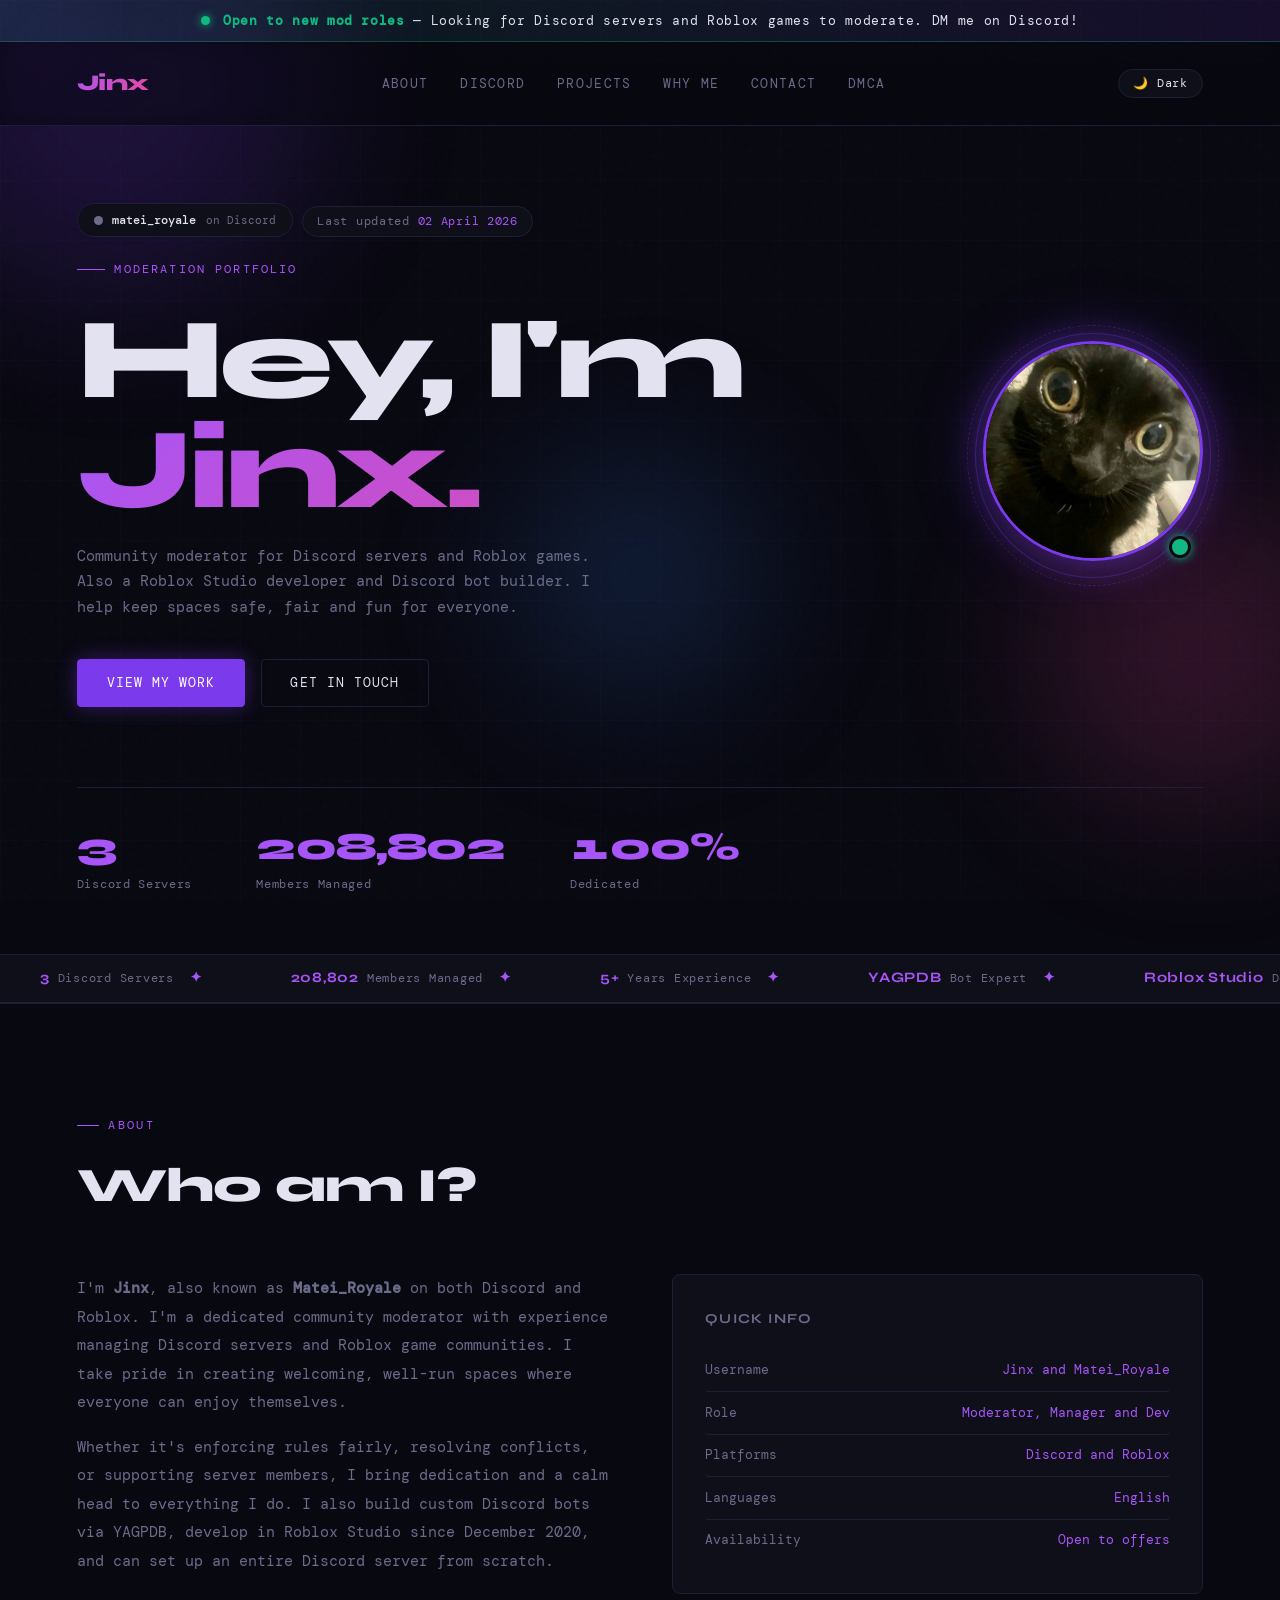
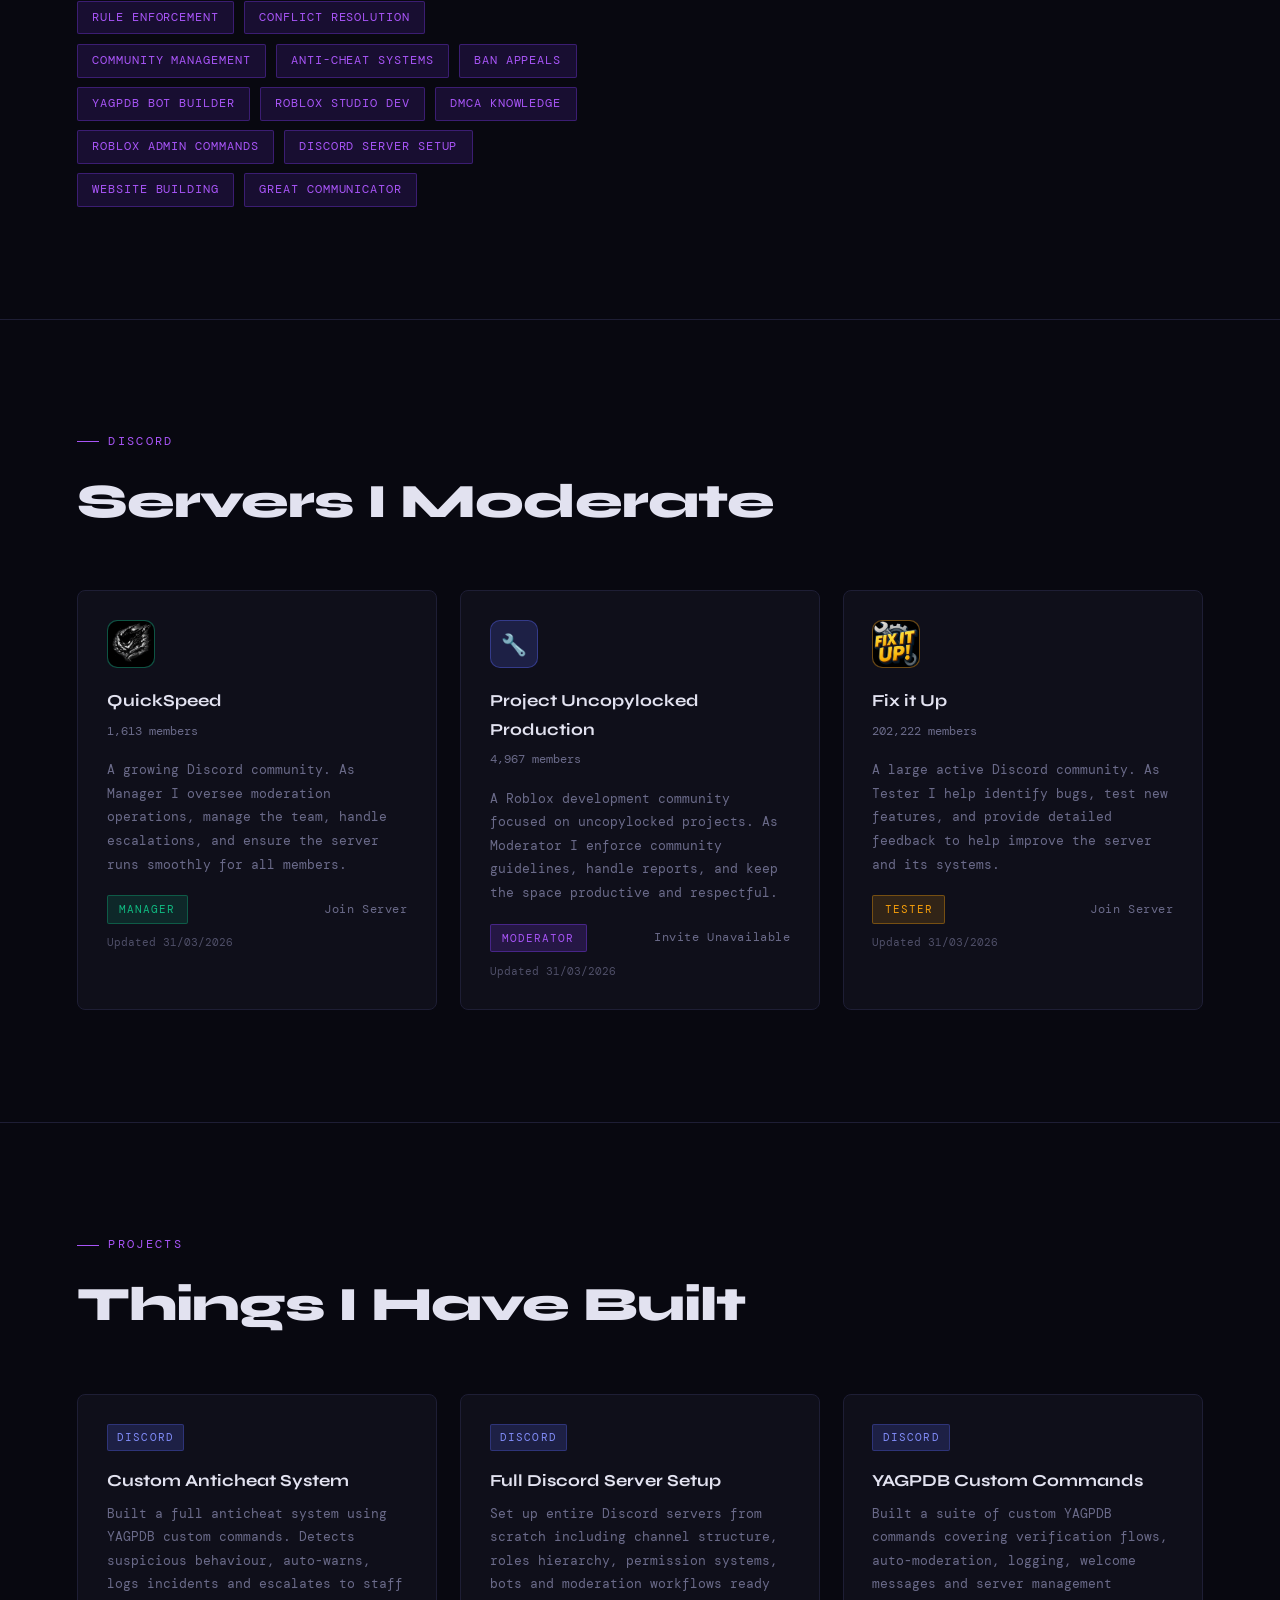
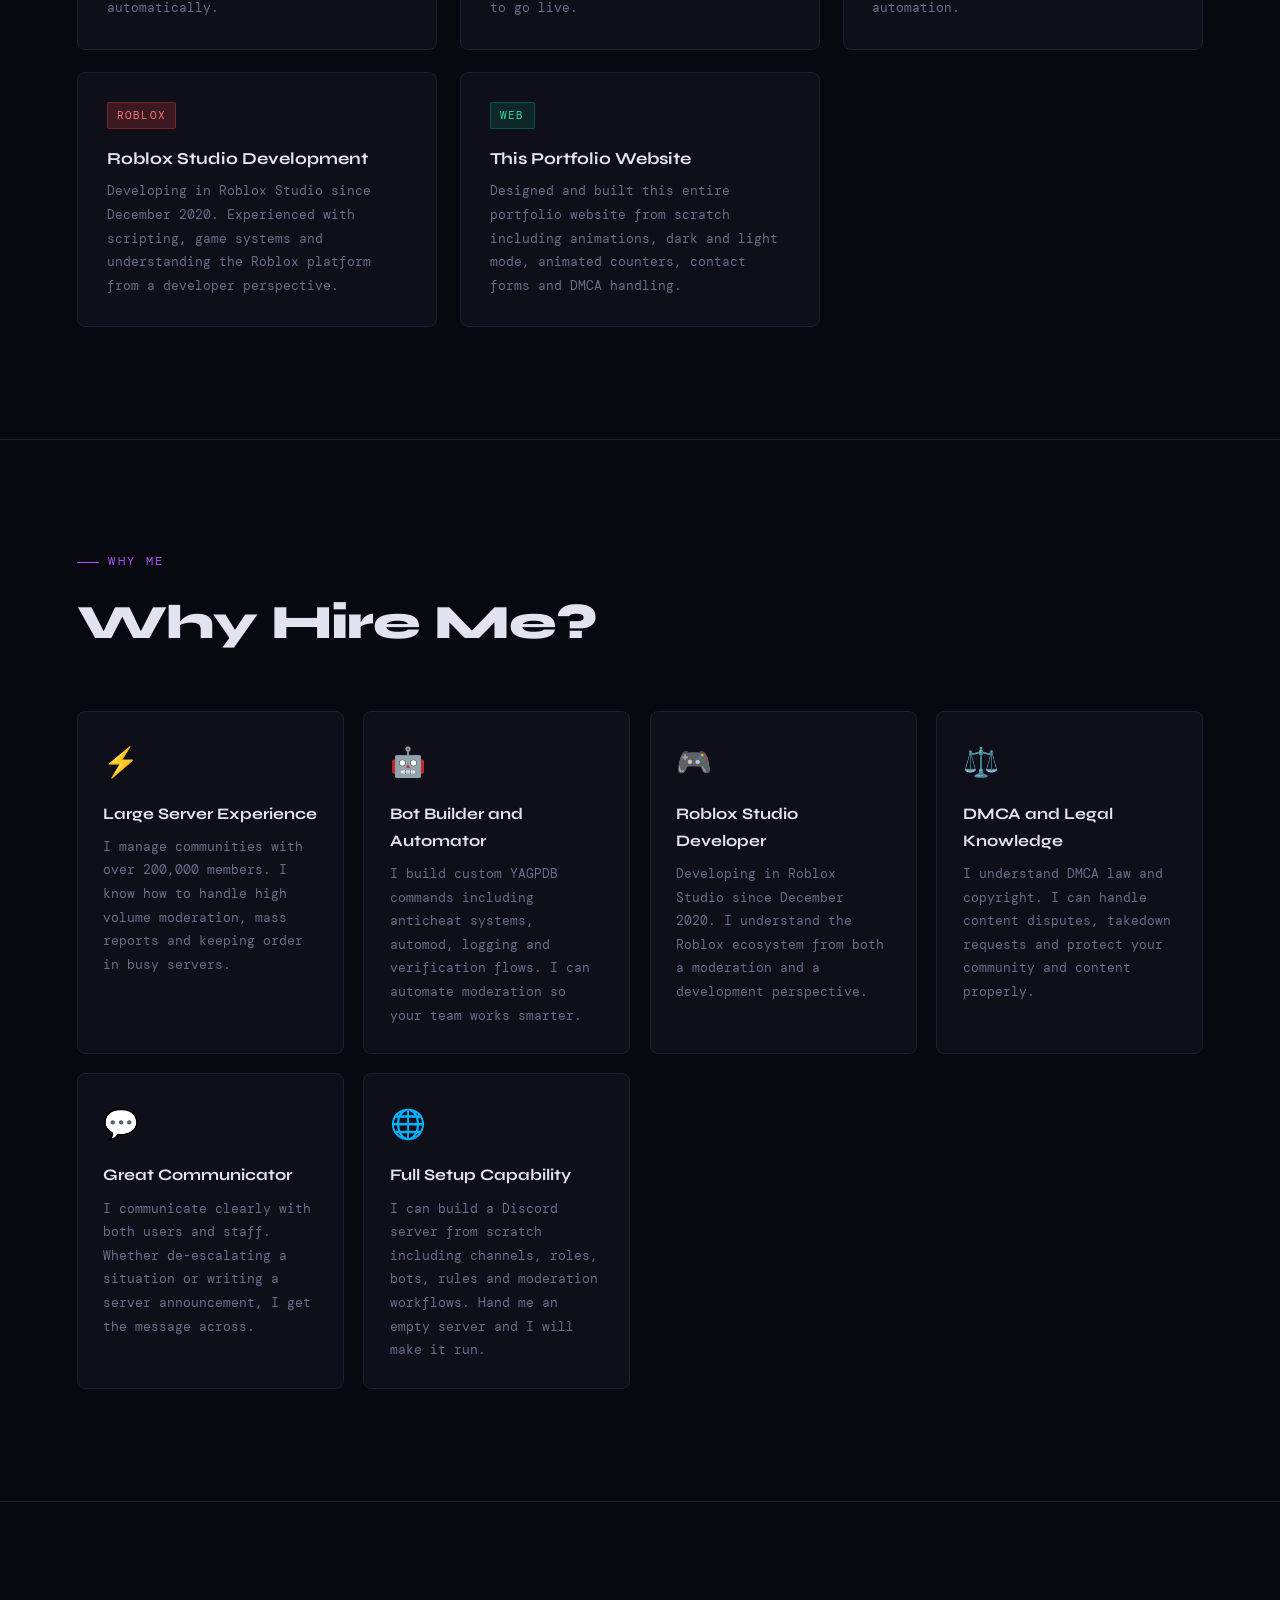
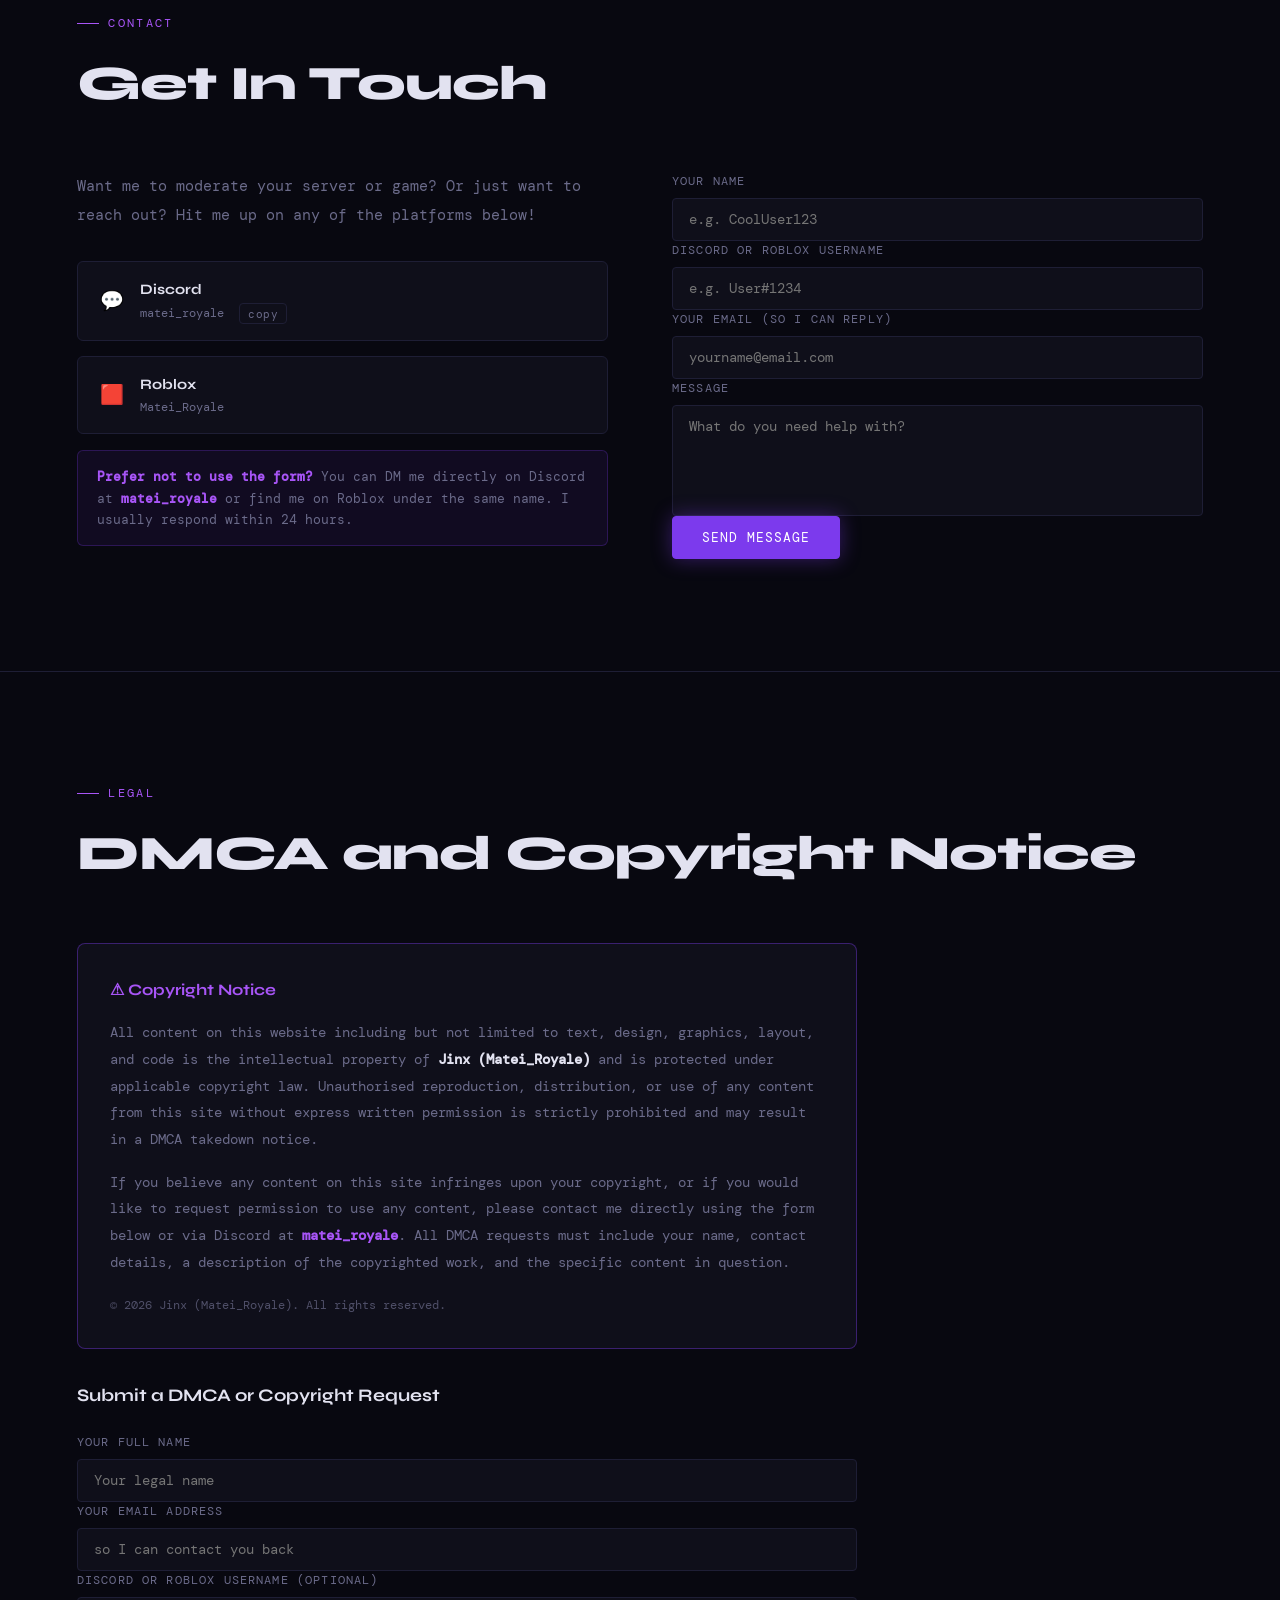
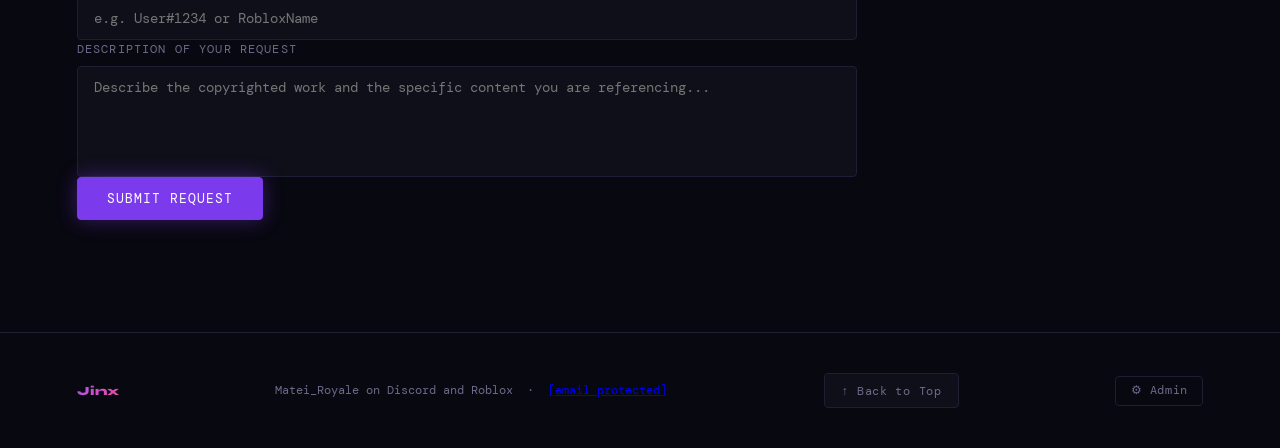
==== index.html @ ed0e7737 "Update index.html" ====
<!DOCTYPE html>
<html lang="en">
<head>
  <meta charset="UTF-8" />
  <meta name="viewport" content="width=device-width, initial-scale=1.0"/>
  <title>Jinx Moderation Portfolio</title>
  <link href="https://fonts.googleapis.com/css2?family=Syne:wght@400;700;800&family=DM+Mono:wght@300;400;500&display=swap" rel="stylesheet"/>
  <style>
    :root {
      --bg:        #080810;
      --surface:   #0f0f1a;
      --border:    #1e1e35;
      --purple:    #7c3aed;
      --purple-lt: #a855f7;
      --pink:      #ec4899;
      --text:      #e2e2f0;
      --muted:     #6b6b8a;
      --glow:      0 0 30px rgba(124,58,237,0.35);
    }

    /* ── LIGHT THEME ── */
    body.light {
      --bg:        #f4f3ff;
      --surface:   #ffffff;
      --border:    #ddd8f5;
      --text:      #1a1a2e;
      --muted:     #6b6b8a;
      --glow:      0 0 30px rgba(124,58,237,0.2);
    }
    body.light::after { opacity: .3; }
    body.light::before { opacity: .15; }

    /* ── THEME TOGGLE ── */
    .theme-toggle {
      background: var(--surface); border: 1px solid var(--border);
      color: var(--text); border-radius: 20px;
      padding: .35rem .9rem; font-family: 'DM Mono', monospace;
      font-size: .75rem; cursor: pointer; letter-spacing: .06em;
      transition: all .2s; display: flex; align-items: center; gap: .4rem;
    }
    .theme-toggle:hover { border-color: var(--purple-lt); color: var(--purple-lt); }

    /* ── AVAILABILITY BANNER ── */
    .avail-banner {
      background: linear-gradient(90deg, rgba(16,185,129,.12), rgba(124,58,237,.12));
      border-bottom: 1px solid rgba(16,185,129,.3);
      padding: .6rem 6vw;
      display: flex; align-items: center; justify-content: center; gap: .8rem;
      font-size: .8rem; letter-spacing: .05em;
      position: relative; z-index: 99;
    }
    .avail-dot {
      width: 9px; height: 9px; border-radius: 50%;
      background: #10b981;
      box-shadow: 0 0 8px #10b981;
      animation: pulse-dot 2s infinite;
      flex-shrink: 0;
    }
    @keyframes pulse-dot {
      0%, 100% { opacity: 1; transform: scale(1); }
      50% { opacity: .6; transform: scale(1.3); }
    }
    .avail-text { color: var(--text); }
    .avail-text strong { color: #10b981; }

    /* ── STATS TICKER ── */
    .ticker-wrap {
      overflow: hidden; border-top: 1px solid var(--border);
      border-bottom: 1px solid var(--border);
      background: var(--surface);
      padding: .7rem 0; position: relative; z-index: 1;
    }
    .ticker-track {
      display: flex; gap: 0;
      animation: ticker-scroll 28s linear infinite;
      width: max-content;
    }
    .ticker-wrap:hover .ticker-track { animation-play-state: paused; }
    @keyframes ticker-scroll {
      from { transform: translateX(0); }
      to   { transform: translateX(-50%); }
    }
    .ticker-item {
      display: flex; align-items: center; gap: .5rem;
      padding: 0 2.5rem; white-space: nowrap;
      font-size: .78rem; color: var(--muted); letter-spacing: .06em;
    }
    .ticker-item span { color: var(--purple-lt); font-weight: 700; font-family: 'Syne', sans-serif; font-size: .9rem; }
    .ticker-sep { color: var(--border); margin: 0 .5rem; }

    /* ── WHY HIRE ME ── */
    .why-grid {
      display: grid; grid-template-columns: repeat(auto-fill, minmax(240px, 1fr)); gap: 1.2rem;
    }
    .why-card {
      background: var(--surface); border: 1px solid var(--border);
      border-radius: 8px; padding: 1.6rem;
      transition: border-color .25s, transform .25s, box-shadow .25s;
    }
    .why-card:hover { border-color: var(--purple); transform: translateY(-3px); box-shadow: var(--glow); }
    .why-icon { font-size: 1.8rem; margin-bottom: .8rem; }
    .why-title { font-family: 'Syne', sans-serif; font-weight: 700; font-size: 1rem; margin-bottom: .5rem; }
    .why-desc { font-size: .82rem; color: var(--muted); line-height: 1.8; }

    *, *::before, *::after { box-sizing: border-box; margin: 0; padding: 0; }
    html { scroll-behavior: smooth; }
    body {
      background: var(--bg);
      color: var(--text);
      font-family: 'DM Mono', monospace;
      font-size: 15px;
      line-height: 1.7;
      overflow-x: hidden;
    }
    body::before {
      content: '';
      position: fixed; inset: 0; z-index: 0;
      background-image: url("data:image/svg+xml,%3Csvg viewBox='0 0 200 200' xmlns='http://www.w3.org/2000/svg'%3E%3Cfilter id='n'%3E%3CfeTurbulence type='fractalNoise' baseFrequency='0.9' numOctaves='4' stitchTiles='stitch'/%3E%3C/filter%3E%3Crect width='100%25' height='100%25' filter='url(%23n)' opacity='0.03'/%3E%3C/svg%3E");
      pointer-events: none; opacity: .6;
    }
    body::after {
      content: '';
      position: fixed; inset: 0; z-index: 0;
      background-image:
        linear-gradient(rgba(124,58,237,.04) 1px, transparent 1px),
        linear-gradient(90deg, rgba(124,58,237,.04) 1px, transparent 1px);
      background-size: 60px 60px;
      pointer-events: none;
    }
    section, nav, footer { position: relative; z-index: 1; }

    nav {
      display: flex; align-items: center; justify-content: space-between;
      padding: 1.4rem 6vw;
      border-bottom: 1px solid var(--border);
      backdrop-filter: blur(12px);
      background: rgba(8,8,16,.7);
      position: sticky; top: 0; z-index: 100;
    }
    .nav-logo {
      font-family: 'Syne', sans-serif;
      font-weight: 800; font-size: 1.4rem;
      letter-spacing: -.02em;
      background: linear-gradient(135deg, var(--purple-lt), var(--pink));
      -webkit-background-clip: text; -webkit-text-fill-color: transparent;
    }
    .nav-links { display: flex; gap: 2rem; list-style: none; }
    .nav-links a {
      color: var(--muted); text-decoration: none;
      font-size: .8rem; letter-spacing: .1em; text-transform: uppercase;
      transition: color .2s;
    }
    .nav-links a:hover { color: var(--purple-lt); }

    #hero {
      min-height: 92vh;
      display: flex; flex-direction: column; justify-content: center;
      padding: 8vh 6vw 6vh;
    }
    .hero-tag {
      font-size: .75rem; letter-spacing: .18em; text-transform: uppercase;
      color: var(--purple-lt);
      display: flex; align-items: center; gap: .6rem;
      margin-bottom: 1.6rem;
      opacity: 0; animation: fadeUp .6s .2s forwards;
    }
    .hero-tag::before {
      content: ''; display: block;
      width: 28px; height: 1px; background: var(--purple-lt);
    }
    h1 {
      font-family: 'Syne', sans-serif;
      font-size: clamp(3.5rem, 9vw, 7.5rem);
      font-weight: 800; line-height: .95; letter-spacing: -.04em;
      margin-bottom: 1.2rem;
      opacity: 0; animation: fadeUp .7s .35s forwards;
    }
    h1 .name-highlight {
      display: block;
      background: linear-gradient(135deg, var(--purple-lt) 0%, var(--pink) 100%);
      -webkit-background-clip: text; -webkit-text-fill-color: transparent;
    }
    .hero-sub {
      max-width: 520px;
      color: var(--muted); font-size: .95rem; margin-bottom: 2.4rem;
      opacity: 0; animation: fadeUp .7s .5s forwards;
    }
    .btn-row {
      display: flex; gap: 1rem; flex-wrap: wrap;
      opacity: 0; animation: fadeUp .7s .65s forwards;
    }
    .btn {
      display: inline-flex; align-items: center; gap: .5rem;
      padding: .75rem 1.8rem; border-radius: 4px;
      font-family: 'DM Mono', monospace; font-size: .8rem;
      letter-spacing: .08em; text-transform: uppercase;
      text-decoration: none; transition: all .25s; cursor: pointer; border: none;
    }
    .btn-primary {
      background: var(--purple); color: #fff;
      border: 1px solid var(--purple);
      box-shadow: 0 0 20px rgba(124,58,237,.4);
    }
    .btn-primary:hover {
      background: var(--purple-lt);
      box-shadow: 0 0 35px rgba(168,85,247,.5);
    }
    .btn-ghost {
      background: transparent; color: var(--text);
      border: 1px solid var(--border);
    }
    .btn-ghost:hover { border-color: var(--purple-lt); color: var(--purple-lt); }

    .hero-stats {
      display: flex; gap: 4rem; margin-top: 5rem;
      padding-top: 2.5rem; border-top: 1px solid var(--border);
      opacity: 0; animation: fadeUp .7s .8s forwards;
      flex-wrap: wrap;
    }
    .hero-stats > div {
      display: flex;
      flex-direction: column;
      align-items: flex-start;
      min-width: 0;
    }
    .stat-num {
      font-family: 'Syne', sans-serif;
      font-size: 2.4rem;
      font-weight: 800;
      color: var(--purple-lt);
      line-height: 1;
      letter-spacing: -.03em;
      display: block;
      white-space: nowrap;
      font-variant-numeric: tabular-nums;
      font-feature-settings: "tnum" 1;
    }
    .stat-num.counted {
      animation: stat-pulse 2.4s ease-in-out infinite alternate;
    }
    @keyframes stat-pulse {
      0%   { transform: translateY(0); }
      50%  { transform: translateY(-5px); }
      100% { transform: translateY(0); }
    }
    .stat-label {
      font-size: .72rem;
      color: var(--muted);
      letter-spacing: .06em;
      margin-top: .5rem;
      display: block;
      white-space: nowrap;
    }

    .section { padding: 7rem 6vw; border-top: 1px solid var(--border); }
    .section-label {
      font-size: .72rem; letter-spacing: .2em; text-transform: uppercase;
      color: var(--purple-lt); margin-bottom: .6rem;
      display: flex; align-items: center; gap: .6rem;
    }
    .section-label::before {
      content: ''; display: block; width: 22px; height: 1px; background: var(--purple-lt);
    }
    .section-title {
      font-family: 'Syne', sans-serif; font-weight: 800;
      font-size: clamp(1.8rem, 4vw, 3rem);
      letter-spacing: -.02em; margin-bottom: 3rem;
    }

    .about-grid {
      display: grid; grid-template-columns: 1fr 1fr; gap: 4rem; align-items: start;
    }
    .about-body { color: var(--muted); line-height: 1.9; }
    .about-body p + p { margin-top: 1rem; }
    .skills-list { display: flex; flex-wrap: wrap; gap: .6rem; margin-top: 1.6rem; }
    .skill-tag {
      background: rgba(124,58,237,.15); border: 1px solid rgba(124,58,237,.35);
      color: var(--purple-lt); font-size: .72rem;
      letter-spacing: .08em; text-transform: uppercase;
      padding: .3rem .9rem; border-radius: 2px;
    }
    .about-aside {
      background: var(--surface); border: 1px solid var(--border);
      border-radius: 8px; padding: 2rem;
    }
    .aside-title {
      font-family: 'Syne', sans-serif; font-size: .85rem; font-weight: 700;
      text-transform: uppercase; letter-spacing: .1em;
      color: var(--muted); margin-bottom: 1.2rem;
    }
    .info-row {
      display: flex; justify-content: space-between;
      padding: .6rem 0; border-bottom: 1px solid var(--border); font-size: .82rem;
    }
    .info-row:last-child { border-bottom: none; }
    .info-key { color: var(--muted); }
    .info-val { color: var(--purple-lt); }

    .cards { display: grid; grid-template-columns: repeat(auto-fill, minmax(290px, 1fr)); gap: 1.4rem; }
    .card {
      background: var(--surface); border: 1px solid var(--border);
      border-radius: 8px; padding: 1.8rem;
      transition: border-color .25s, box-shadow .25s, transform .25s;
      position: relative; overflow: hidden;
    }
    .card::before {
      content: ''; position: absolute; inset: 0;
      background: linear-gradient(135deg, rgba(124,58,237,.06), transparent 60%);
      opacity: 0; transition: opacity .3s;
    }
    .card:hover { border-color: var(--purple); box-shadow: var(--glow); transform: translateY(-3px); }
    .card:hover::before { opacity: 1; }

    .card-icon {
      width: 48px; height: 48px; border-radius: 10px; margin-bottom: 1.2rem;
      display: flex; align-items: center; justify-content: center;
      font-size: 1.3rem; overflow: hidden;
    }
    .card-icon img { width: 100%; height: 100%; object-fit: cover; border-radius: 10px; }
    .discord-icon { background: rgba(88,101,242,.2); border: 1px solid rgba(88,101,242,.4); }
    .roblox-icon  { background: rgba(239,68,68,.2);  border: 1px solid rgba(239,68,68,.4); }

    .card-name {
      font-family: 'Syne', sans-serif; font-weight: 700; font-size: 1.05rem; margin-bottom: .3rem;
    }
    .card-meta { font-size: .78rem; color: var(--muted); margin-bottom: 1rem; }
    .card-desc { font-size: .82rem; color: var(--muted); line-height: 1.8; }

    .card-footer {
      display: flex; align-items: center; justify-content: space-between;
      margin-top: 1.2rem; flex-wrap: wrap; gap: .6rem;
    }
    .card-badge {
      display: inline-block;
      font-size: .68rem; letter-spacing: .1em; text-transform: uppercase;
      padding: .25rem .7rem; border-radius: 2px;
    }
    .badge-mod   { background: rgba(124,58,237,.2); color: var(--purple-lt); border: 1px solid rgba(124,58,237,.4); }
    .badge-admin { background: rgba(236,72,153,.2); color: var(--pink);      border: 1px solid rgba(236,72,153,.4); }
    .badge-head  { background: rgba(245,158,11,.15); color: #f59e0b;         border: 1px solid rgba(245,158,11,.35); }
    .badge-mgr   { background: rgba(16,185,129,.15); color: #10b981;         border: 1px solid rgba(16,185,129,.35); }

    .card-link {
      font-size: .72rem; color: var(--muted); text-decoration: none;
      letter-spacing: .05em;
      transition: color .2s;
    }
    .card-link:hover { color: var(--purple-lt); }

    .card-updated {
      font-size: .68rem; color: var(--muted); margin-top: .6rem; opacity: .7;
    }

    .contact-wrap {
      display: grid; grid-template-columns: 1fr 1fr; gap: 4rem; align-items: start;
    }
    .contact-blurb { color: var(--muted); line-height: 1.9; }
    .socials { display: flex; flex-direction: column; gap: .9rem; margin-top: 2rem; }
    .social-link {
      display: flex; align-items: center; gap: 1rem;
      background: var(--surface); border: 1px solid var(--border);
      border-radius: 6px; padding: 1rem 1.4rem;
      text-decoration: none; color: var(--text);
      transition: border-color .2s, box-shadow .2s; font-size: .85rem;
    }
    .social-link:hover { border-color: var(--purple-lt); box-shadow: var(--glow); }
    .social-icon { font-size: 1.2rem; }
    .social-name { font-family: 'Syne', sans-serif; font-weight: 700; font-size: .9rem; }
    .social-handle { font-size: .75rem; color: var(--muted); }

    .contact-form { display: flex; flex-direction: column; gap: 1rem; }
    .form-field { display: flex; flex-direction: column; gap: .4rem; }
    .form-field label {
      font-size: .72rem; letter-spacing: .1em; text-transform: uppercase; color: var(--muted);
    }
    .form-field input, .form-field textarea {
      background: var(--surface); border: 1px solid var(--border);
      color: var(--text); border-radius: 4px;
      padding: .75rem 1rem; font-family: 'DM Mono', monospace; font-size: .85rem;
      outline: none; transition: border-color .2s, box-shadow .2s; resize: none;
    }
    .form-field input:focus, .form-field textarea:focus {
      border-color: var(--purple); box-shadow: 0 0 0 3px rgba(124,58,237,.15);
    }

    footer {
      border-top: 1px solid var(--border);
      padding: 2.5rem 6vw;
      display: flex; align-items: center; justify-content: space-between;
      flex-wrap: wrap; gap: 1rem;
      color: var(--muted); font-size: .78rem;
    }
    .footer-logo {
      font-family: 'Syne', sans-serif; font-weight: 800;
      background: linear-gradient(135deg, var(--purple-lt), var(--pink));
      -webkit-background-clip: text; -webkit-text-fill-color: transparent;
    }

    @keyframes fadeUp {
      from { opacity: 0; transform: translateY(22px); }
      to   { opacity: 1; transform: translateY(0); }
    }

    /* staggered reveal */
    .reveal { opacity: 0; transform: translateY(28px); transition: opacity .7s cubic-bezier(.22,1,.36,1), transform .7s cubic-bezier(.22,1,.36,1); }
    .reveal.visible { opacity: 1; transform: translateY(0); }

    /* floating orbs background */
    .orb {
      position: fixed; border-radius: 50%; pointer-events: none; z-index: 0;
      filter: blur(80px); opacity: .18;
      animation: orb-drift 14s ease-in-out infinite alternate;
    }
    .orb1 { width: 420px; height: 420px; background: var(--purple); top: -120px; left: -100px; animation-duration: 16s; }
    .orb2 { width: 320px; height: 320px; background: var(--pink); bottom: 10%; right: -80px; animation-duration: 20s; animation-delay: -6s; }
    .orb3 { width: 250px; height: 250px; background: #3b82f6; top: 50%; left: 40%; animation-duration: 18s; animation-delay: -3s; }
    @keyframes orb-drift {
      from { transform: translate(0, 0) scale(1); }
      to   { transform: translate(40px, 30px) scale(1.12); }
    }

    /* shimmer text on hero name */
    .name-highlight {
      background-size: 200% auto;
      background-image: linear-gradient(135deg, var(--purple-lt) 0%, var(--pink) 40%, #fff 60%, var(--purple-lt) 80%, var(--pink) 100%);
      -webkit-background-clip: text; -webkit-text-fill-color: transparent;
      animation: shimmer 4s linear infinite;
    }
    @keyframes shimmer {
      from { background-position: 0% center; }
      to   { background-position: 200% center; }
    }

    /* floating hero tag line */
    .hero-tag { animation: fadeUp .6s .2s forwards, float-tag 5s ease-in-out 1s infinite alternate; }
    @keyframes float-tag {
      from { transform: translateY(0); }
      to   { transform: translateY(-5px); }
    }

    /* card entrance with scale */
    .card {
      transition: border-color .3s, box-shadow .35s, transform .35s cubic-bezier(.22,1,.36,1);
    }
    .card:hover { transform: translateY(-6px) scale(1.02); }

    /* why-card pulse glow on hover */
    .why-card { transition: border-color .3s, box-shadow .35s, transform .35s cubic-bezier(.22,1,.36,1); }
    .why-card:hover { transform: translateY(-6px) scale(1.02); }
    .why-icon { display: inline-block; transition: transform .3s; }
    .why-card:hover .why-icon { transform: scale(1.25) rotate(-8deg); }

    /* skill tag pop-in */
    .skill-tag {
      transition: background .2s, color .2s, transform .2s, box-shadow .2s;
      display: inline-block;
    }
    .skill-tag:hover {
      background: rgba(124,58,237,.35); color: #fff;
      transform: translateY(-2px) scale(1.06);
      box-shadow: 0 4px 14px rgba(124,58,237,.3);
    }

    /* nav link underline animation */
    .nav-links a { position: relative; }
    .nav-links a::after {
      content: ''; position: absolute; bottom: -3px; left: 0;
      width: 0; height: 1px; background: var(--purple-lt);
      transition: width .25s;
    }
    .nav-links a:hover::after { width: 100%; }

    /* social link slide */
    .social-link { transition: border-color .2s, box-shadow .2s, transform .25s; }
    .social-link:hover { transform: translateX(6px); }

    /* btn pulse */
    .btn-primary { transition: background .25s, box-shadow .25s, transform .15s; }
    .btn-primary:hover { transform: translateY(-2px) scale(1.03); }
    .btn-ghost { transition: border-color .2s, color .2s, transform .15s; }
    .btn-ghost:hover { transform: translateY(-2px); }

    /* section label line grow */
    .section-label::before { transition: width .5s .2s; width: 0; }
    .section-label.visible::before { width: 22px; }

    /* info-row hover */
    .info-row { transition: background .2s, padding .2s; border-radius: 4px; }
    .info-row:hover { background: rgba(124,58,237,.07); padding-left: .5rem; }

    /* card-badge bounce */
    .card-badge { transition: transform .2s; display: inline-block; }
    .card:hover .card-badge { transform: scale(1.08); }

    /* page load fade in */
    body { animation: page-in .5s ease forwards; }
    @keyframes page-in {
      from { opacity: 0; } to { opacity: 1; }
    }

    /* cursor glow */
    #cursor-glow {
      width: 280px; height: 280px; border-radius: 50%;
      background: radial-gradient(circle, rgba(124,58,237,.08) 0%, transparent 70%);
      position: fixed; pointer-events: none; z-index: 0;
      transform: translate(-50%, -50%);
      transition: left .08s, top .08s;
    }


    /* ── AVATAR ── */
    .hero-layout {
      display: flex; align-items: center; gap: 4rem; flex-wrap: wrap;
    }
    .hero-text { flex: 1; min-width: 280px; }
    .hero-avatar-wrap {
      flex-shrink: 0;
      opacity: 0; animation: fadeUp .8s .4s forwards;
    }
    .hero-avatar {
      width: 220px; height: 220px; border-radius: 50%;
      border: 3px solid var(--purple);
      box-shadow: 0 0 40px rgba(124,58,237,.5), 0 0 80px rgba(124,58,237,.2);
      object-fit: cover;
      animation: avatar-float 6s ease-in-out infinite;
    }
    @keyframes avatar-float {
      0%, 100% { transform: translateY(0) rotate(-1deg); }
      50%       { transform: translateY(-12px) rotate(1deg); }
    }
    .avatar-ring { position: relative; display: inline-block; }
    .avatar-ring::before {
      content: ''; position: absolute; inset: -8px; border-radius: 50%;
      border: 1px solid rgba(124,58,237,.3);
      animation: ring-spin 8s linear infinite;
    }
    .avatar-ring::after {
      content: ''; position: absolute; inset: -16px; border-radius: 50%;
      border: 1px dashed rgba(168,85,247,.2);
      animation: ring-spin 14s linear infinite reverse;
    }
    @keyframes ring-spin {
      from { transform: rotate(0deg); }
      to   { transform: rotate(360deg); }
    }
    .online-badge {
      position: absolute; bottom: 12px; right: 12px;
      width: 22px; height: 22px; border-radius: 50%;
      background: #10b981; border: 3px solid var(--bg);
      box-shadow: 0 0 10px #10b981;
      animation: pulse-dot 2s infinite;
    }

    /* ── LAST UPDATED ── */
    .last-updated {
      display: inline-flex; align-items: center; gap: .5rem;
      font-size: .72rem; color: var(--muted); letter-spacing: .06em;
      background: var(--surface); border: 1px solid var(--border);
      border-radius: 20px; padding: .3rem .9rem;
      margin-bottom: 1.4rem;
    }
    .last-updated span { color: var(--purple-lt); }

    /* ── COPY BUTTON ── */
    .copy-btn {
      background: none; border: 1px solid var(--border); color: var(--muted);
      border-radius: 4px; padding: .15rem .5rem; font-size: .68rem;
      cursor: pointer; letter-spacing: .05em; font-family: 'DM Mono', monospace;
      transition: all .2s; margin-left: .5rem; vertical-align: middle;
    }
    .copy-btn:hover { border-color: var(--purple-lt); color: var(--purple-lt); }
    .copy-btn.copied { border-color: #10b981; color: #10b981; }

    /* ── FOOTER IMPROVED ── */
    .footer-inner {
      display: flex; align-items: center; justify-content: space-between;
      flex-wrap: wrap; gap: 1rem; width: 100%;
    }
    .footer-back {
      background: var(--surface); border: 1px solid var(--border);
      color: var(--muted); border-radius: 4px; padding: .4rem 1rem;
      font-family: 'DM Mono', monospace; font-size: .75rem;
      cursor: pointer; letter-spacing: .06em; text-decoration: none;
      transition: border-color .2s, color .2s, transform .2s;
      display: inline-flex; align-items: center; gap: .4rem;
    }
    .footer-back:hover { border-color: var(--purple-lt); color: var(--purple-lt); transform: translateY(-2px); }

    /* ── PROJECTS ── */
    .project-card {
      background: var(--surface); border: 1px solid var(--border);
      border-radius: 8px; padding: 1.8rem;
      transition: border-color .3s, box-shadow .3s, transform .35s cubic-bezier(.22,1,.36,1);
      position: relative; overflow: hidden;
    }
    .project-card::before {
      content: ''; position: absolute; inset: 0;
      background: linear-gradient(135deg, rgba(124,58,237,.06), transparent 60%);
      opacity: 0; transition: opacity .3s;
    }
    .project-card:hover { border-color: var(--purple); box-shadow: var(--glow); transform: translateY(-5px) scale(1.01); }
    .project-card:hover::before { opacity: 1; }
    .project-tag {
      font-size: .68rem; letter-spacing: .1em; text-transform: uppercase;
      padding: .2rem .6rem; border-radius: 2px; margin-bottom: 1rem; display: inline-block;
    }
    .tag-discord { background: rgba(88,101,242,.2); color: #818cf8; border: 1px solid rgba(88,101,242,.3); }
    .tag-roblox  { background: rgba(239,68,68,.2);  color: #f87171; border: 1px solid rgba(239,68,68,.3); }
    .tag-web     { background: rgba(16,185,129,.15); color: #34d399; border: 1px solid rgba(16,185,129,.3); }
    .project-name { font-family: 'Syne', sans-serif; font-weight: 700; font-size: 1.05rem; margin-bottom: .4rem; }
    .project-desc { font-size: .82rem; color: var(--muted); line-height: 1.8; }

    /* ── CONTACT NOTE ── */
    .contact-note {
      margin-top: 1rem; padding: .9rem 1.2rem;
      background: rgba(124,58,237,.08); border: 1px solid rgba(124,58,237,.25);
      border-radius: 6px; font-size: .8rem; color: var(--muted); line-height: 1.7;
    }
    .contact-note strong { color: var(--purple-lt); }


    /* ── PAGE TRANSITION ── */
    #page-transition {
      position: fixed; inset: 0; z-index: 9999;
      background: var(--purple);
      transform: scaleX(0); transform-origin: left;
      transition: transform .4s cubic-bezier(.77,0,.18,1);
      pointer-events: none;
    }
    #page-transition.slide-in  { transform: scaleX(1); transform-origin: left; }
    #page-transition.slide-out { transform: scaleX(0); transform-origin: right; }

    /* ── HAMBURGER MENU ── */
    .hamburger {
      display: none; flex-direction: column; gap: 5px;
      background: none; border: none; cursor: pointer; padding: .3rem;
    }
    .hamburger span {
      display: block; width: 24px; height: 2px;
      background: var(--text); border-radius: 2px;
      transition: transform .3s, opacity .3s;
    }
    .hamburger.open span:nth-child(1) { transform: translateY(7px) rotate(45deg); }
    .hamburger.open span:nth-child(2) { opacity: 0; }
    .hamburger.open span:nth-child(3) { transform: translateY(-7px) rotate(-45deg); }
    .mobile-nav {
      display: none; position: fixed; inset: 0; top: 60px;
      background: rgba(8,8,16,.97); backdrop-filter: blur(16px);
      z-index: 98; flex-direction: column; align-items: center;
      justify-content: center; gap: 2rem;
    }
    .mobile-nav.open { display: flex; }
    .mobile-nav a {
      color: var(--text); text-decoration: none;
      font-family: 'Syne', sans-serif; font-size: 1.8rem; font-weight: 700;
      letter-spacing: -.02em;
      transition: color .2s;
    }
    .mobile-nav a:hover { color: var(--purple-lt); }

    /* ── DISCORD STATUS ── */
    .discord-status-wrap {
      display: inline-flex; align-items: center; gap: .6rem;
      background: var(--surface); border: 1px solid var(--border);
      border-radius: 20px; padding: .35rem 1rem;
      font-size: .75rem; color: var(--muted); margin-bottom: 1rem;
    }
    .discord-status-dot {
      width: 9px; height: 9px; border-radius: 50%; flex-shrink: 0;
      background: var(--muted);
    }
    .discord-status-dot.online  { background: #23a55a; box-shadow: 0 0 6px #23a55a; }
    .discord-status-dot.idle    { background: #f0b232; box-shadow: 0 0 6px #f0b232; }
    .discord-status-dot.dnd     { background: #f23f43; box-shadow: 0 0 6px #f23f43; }
    .discord-status-dot.offline { background: #80848e; }
    .discord-status-text { color: var(--text); font-weight: 500; }

    /* ── ADMIN PANEL ── */
    #admin-overlay {
      display: none; position: fixed; inset: 0; z-index: 10000;
      background: rgba(0,0,0,.85); backdrop-filter: blur(10px);
      align-items: center; justify-content: center;
    }
    #admin-overlay.open { display: flex; }
    .admin-box {
      background: var(--surface); border: 1px solid var(--purple);
      border-radius: 12px; padding: 2.5rem; width: 90%; max-width: 520px;
      box-shadow: 0 0 60px rgba(124,58,237,.3);
    }
    .admin-title {
      font-family: 'Syne', sans-serif; font-weight: 800; font-size: 1.4rem;
      margin-bottom: 1.5rem; color: var(--purple-lt);
    }
    .admin-input {
      width: 100%; background: var(--bg); border: 1px solid var(--border);
      color: var(--text); border-radius: 4px; padding: .75rem 1rem;
      font-family: 'DM Mono', monospace; font-size: .9rem; outline: none;
      transition: border-color .2s; margin-bottom: 1rem;
    }
    .admin-input:focus { border-color: var(--purple); }
    .admin-close {
      position: absolute; top: 1rem; right: 1rem;
      background: none; border: none; color: var(--muted);
      font-size: 1.2rem; cursor: pointer; transition: color .2s;
    }
    .admin-close:hover { color: var(--text); }
    .admin-panel { display: none; }
    .admin-panel.open { display: block; }
    .admin-stat-grid {
      display: grid; grid-template-columns: 1fr 1fr; gap: 1rem; margin-bottom: 1.5rem;
    }
    .admin-stat-card {
      background: var(--bg); border: 1px solid var(--border);
      border-radius: 8px; padding: 1.2rem; text-align: center;
    }
    .admin-stat-num {
      font-family: 'Syne', sans-serif; font-size: 1.8rem;
      font-weight: 800; color: var(--purple-lt);
    }
    .admin-stat-label { font-size: .72rem; color: var(--muted); margin-top: .3rem; }
    .visitor-table {
      width: 100%; border-collapse: collapse; font-size: .75rem; margin-top: 1rem;
    }
    .visitor-table th {
      text-align: left; color: var(--muted); padding: .4rem .6rem;
      border-bottom: 1px solid var(--border); font-weight: 400; letter-spacing: .06em;
    }
    .visitor-table td {
      padding: .5rem .6rem; border-bottom: 1px solid rgba(255,255,255,.04);
      color: var(--text); vertical-align: top;
    }
    .visitor-table tr:last-child td { border-bottom: none; }
    .admin-btn-row { display: flex; gap: .6rem; margin-top: 1.2rem; flex-wrap: wrap; }
    .admin-danger {
      background: rgba(239,68,68,.15); border: 1px solid rgba(239,68,68,.4);
      color: #f87171; border-radius: 4px; padding: .4rem .9rem;
      font-family: 'DM Mono', monospace; font-size: .75rem; cursor: pointer;
      transition: background .2s;
    }
    .admin-danger:hover { background: rgba(239,68,68,.3); }

    @media (max-width: 700px) {
      .hamburger { display: flex; }
      .nav-links, .theme-toggle { display: none; }
      .about-grid, .contact-wrap { grid-template-columns: 1fr; gap: 2.5rem; }
      .hero-stats { gap: 2rem; }
      .hero-layout { flex-direction: column-reverse; gap: 2rem; }
      .hero-avatar { width: 150px; height: 150px; }
    }

  </style>
</head>
<body>

<div id="page-transition"></div>

<div class="orb orb1"></div>
<div class="orb orb2"></div>
<div class="orb orb3"></div>
<div id="cursor-glow"></div>

<div class="avail-banner">
  <div class="avail-dot"></div>
  <p class="avail-text"><strong>Open to new mod roles</strong> — Looking for Discord servers and Roblox games to moderate. DM me on Discord!</p>
</div>

<nav>
  <span class="nav-logo">Jinx</span>
  <ul class="nav-links">
    <li><a href="#about">About</a></li>
    <li><a href="#discord">Discord</a></li>
    <li><a href="#projects">Projects</a></li>
    <li><a href="#why">Why Me</a></li>
    <li><a href="#contact">Contact</a></li>
    <li><a href="#dmca">DMCA</a></li>
  </ul>
  <button class="theme-toggle" onclick="toggleTheme()" id="theme-btn">🌙 Dark</button>
  <button class="hamburger" id="hamburger" onclick="toggleMobileNav()" aria-label="Menu">
    <span></span><span></span><span></span>
  </button>
</nav>

<!-- MOBILE NAV -->
<div class="mobile-nav" id="mobile-nav">
  <a href="#about"    onclick="closeMobileNav()">About</a>
  <a href="#discord"  onclick="closeMobileNav()">Discord</a>
  <a href="#projects" onclick="closeMobileNav()">Projects</a>
  <a href="#why"      onclick="closeMobileNav()">Why Me</a>
  <a href="#contact"  onclick="closeMobileNav()">Contact</a>
  <a href="#dmca"     onclick="closeMobileNav()">DMCA</a>
</div>

<section id="hero">
  <div class="hero-layout">
    <div class="hero-text">
      <div class="discord-status-wrap" id="discord-status-wrap">
        <div class="discord-status-dot" id="discord-status-dot"></div>
        <span class="discord-status-text" id="discord-status-text">Fetching status...</span>
        <span style="color:var(--muted);font-size:.7rem;">on Discord</span>
      </div>
      <div class="last-updated">Last updated <span>02 April 2026</span></div>
      <p class="hero-tag">Moderation Portfolio</p>
      <h1>
        Hey, I'm
        <span class="name-highlight">Jinx.</span>
      </h1>
      <p class="hero-sub">
        Community moderator for Discord servers and Roblox games. Also a Roblox Studio developer and Discord bot builder. I help keep spaces safe, fair and fun for everyone.
      </p>
      <div class="btn-row">
        <a href="#discord" class="btn btn-primary">View My Work</a>
        <a href="#contact" class="btn btn-ghost">Get In Touch</a>
      </div>
    </div>
    <div class="hero-avatar-wrap">
      <div class="avatar-ring" style="position:relative;">
        <img class="hero-avatar" src="[data-uri]" alt="Jinx avatar"/>
        <div class="online-badge"></div>
      </div>
    </div>
  </div>
  <div class="hero-stats">
    <div>
      <div class="stat-num" data-count="3">0</div>
      <div class="stat-label">Discord Servers</div>
    </div>
    <div>
      <div class="stat-num" data-count="208802">0</div>
      <div class="stat-label">Members Managed</div>
    </div>
    <div>
      <div class="stat-num" data-count="100" data-suffix="%">0%</div>
      <div class="stat-label">Dedicated</div>
    </div>
  </div>
</section>

<div class="ticker-wrap">
  <div class="ticker-track" id="ticker">
    <div class="ticker-item"><span>3</span> Discord Servers <span class="ticker-sep">✦</span></div>
    <div class="ticker-item"><span>208,802</span> Members Managed <span class="ticker-sep">✦</span></div>
    <div class="ticker-item"><span>5+</span> Years Experience <span class="ticker-sep">✦</span></div>
    <div class="ticker-item"><span>YAGPDB</span> Bot Expert <span class="ticker-sep">✦</span></div>
    <div class="ticker-item"><span>Roblox Studio</span> Developer since 2020 <span class="ticker-sep">✦</span></div>
    <div class="ticker-item"><span>DMCA</span> Knowledgeable <span class="ticker-sep">✦</span></div>
    <div class="ticker-item"><span>Anti-Cheat</span> Systems Builder <span class="ticker-sep">✦</span></div>
    <div class="ticker-item"><span>202,222</span> Fix it Up Members <span class="ticker-sep">✦</span></div>
    <div class="ticker-item"><span>100%</span> Dedicated <span class="ticker-sep">✦</span></div>
    <div class="ticker-item"><span>3</span> Discord Servers <span class="ticker-sep">✦</span></div>
    <div class="ticker-item"><span>208,802</span> Members Managed <span class="ticker-sep">✦</span></div>
    <div class="ticker-item"><span>5+</span> Years Experience <span class="ticker-sep">✦</span></div>
    <div class="ticker-item"><span>YAGPDB</span> Bot Expert <span class="ticker-sep">✦</span></div>
    <div class="ticker-item"><span>Roblox Studio</span> Developer since 2020 <span class="ticker-sep">✦</span></div>
    <div class="ticker-item"><span>DMCA</span> Knowledgeable <span class="ticker-sep">✦</span></div>
    <div class="ticker-item"><span>Anti-Cheat</span> Systems Builder <span class="ticker-sep">✦</span></div>
    <div class="ticker-item"><span>202,222</span> Fix it Up Members <span class="ticker-sep">✦</span></div>
    <div class="ticker-item"><span>100%</span> Dedicated <span class="ticker-sep">✦</span></div>
  </div>
</div>

<section id="about" class="section">
  <p class="section-label reveal">About</p>
  <h2 class="section-title reveal">Who am I?</h2>
  <div class="about-grid">
    <div class="about-body reveal">
      <p>
        I'm <strong>Jinx</strong>, also known as <strong>Matei_Royale</strong> on both Discord and Roblox. I'm a dedicated community moderator with experience managing Discord servers and Roblox game communities. I take pride in creating welcoming, well-run spaces where everyone can enjoy themselves.
      </p>
      <p>
        Whether it's enforcing rules fairly, resolving conflicts, or supporting server members, I bring dedication and a calm head to everything I do. I also build custom Discord bots via YAGPDB, develop in Roblox Studio since December 2020, and can set up an entire Discord server from scratch.
      </p>
      <div class="skills-list">
        <span class="skill-tag">Rule Enforcement</span>
        <span class="skill-tag">Conflict Resolution</span>
        <span class="skill-tag">Community Management</span>
        <span class="skill-tag">Anti-Cheat Systems</span>
        <span class="skill-tag">Ban Appeals</span>
        <span class="skill-tag">YAGPDB Bot Builder</span>
        <span class="skill-tag">Roblox Studio Dev</span>
        <span class="skill-tag">DMCA Knowledge</span>
        <span class="skill-tag">Roblox Admin Commands</span>
        <span class="skill-tag">Discord Server Setup</span>
        <span class="skill-tag">Website Building</span>
        <span class="skill-tag">Great Communicator</span>
      </div>
    </div>
    <div class="about-aside reveal">
      <p class="aside-title">Quick Info</p>
      <div class="info-row"><span class="info-key">Username</span><span class="info-val">Jinx and Matei_Royale</span></div>
      <div class="info-row"><span class="info-key">Role</span><span class="info-val">Moderator, Manager and Dev</span></div>
      <div class="info-row"><span class="info-key">Platforms</span><span class="info-val">Discord and Roblox</span></div>
      <div class="info-row"><span class="info-key">Languages</span><span class="info-val">English</span></div>
      <div class="info-row"><span class="info-key">Availability</span><span class="info-val">Open to offers</span></div>
    </div>
  </div>
</section>

<section id="discord" class="section">
  <p class="section-label reveal">Discord</p>
  <h2 class="section-title reveal">Servers I Moderate</h2>
  <div class="cards">

    <div class="card reveal">
      <div class="card-icon" style="background:rgba(16,185,129,.15); border:1px solid rgba(16,185,129,.3);">
        <img id="quickspeed-icon" src="[data-uri]" alt="QuickSpeed icon" style="width:100%;height:100%;object-fit:cover;border-radius:10px;" />
      </div>
      <div class="card-name">QuickSpeed</div>
      <div class="card-meta"><span class="count-badge" data-count="1613">0</span> members</div>
      <div class="card-desc">A growing Discord community. As Manager I oversee moderation operations, manage the team, handle escalations, and ensure the server runs smoothly for all members.</div>
      <div class="card-footer">
        <span class="card-badge badge-mgr">Manager</span>
        <a href="https://discord.gg/vthSqS5PZz" target="_blank" class="card-link">Join Server</a>
      </div>
      <div class="card-updated">Updated 31/03/2026</div>
    </div>

    <div class="card reveal">
      <div class="card-icon discord-icon">🔧</div>
      <div class="card-name">Project Uncopylocked Production</div>
      <div class="card-meta"><span class="count-badge" data-count="4967">0</span> members</div>
      <div class="card-desc">A Roblox development community focused on uncopylocked projects. As Moderator I enforce community guidelines, handle reports, and keep the space productive and respectful.</div>
      <div class="card-footer">
        <span class="card-badge badge-mod">Moderator</span>
        <span class="card-link" style="cursor:default;">Invite Unavailable</span>
      </div>
      <div class="card-updated">Updated 31/03/2026</div>
    </div>


    <div class="card reveal">
      <div class="card-icon" style="background:rgba(245,158,11,.15); border:1px solid rgba(245,158,11,.3); width:48px; height:48px; border-radius:10px; overflow:hidden;">
        <img src="[data-uri]" style="width:100%; height:100%; object-fit:cover; border-radius:10px;" alt="Fix it Up icon"/>
      </div>
      <div class="card-name">Fix it Up</div>
      <div class="card-meta"><span class="count-badge" data-count="202222">0</span> members</div>
      <div class="card-desc">A large active Discord community. As Tester I help identify bugs, test new features, and provide detailed feedback to help improve the server and its systems.</div>
      <div class="card-footer">
        <span class="card-badge badge-head">Tester</span>
        <a href="https://discord.gg/3YJSu28ca" target="_blank" class="card-link">Join Server</a>
      </div>
      <div class="card-updated">Updated 31/03/2026</div>
    </div>

  </div>
</section>

<section id="projects" class="section">
  <p class="section-label reveal">Projects</p>
  <h2 class="section-title reveal">Things I Have Built</h2>
  <div class="cards">

    <div class="project-card reveal">
      <span class="project-tag tag-discord">Discord</span>
      <div class="project-name">Custom Anticheat System</div>
      <div class="project-desc">Built a full anticheat system using YAGPDB custom commands. Detects suspicious behaviour, auto-warns, logs incidents and escalates to staff automatically.</div>
    </div>

    <div class="project-card reveal">
      <span class="project-tag tag-discord">Discord</span>
      <div class="project-name">Full Discord Server Setup</div>
      <div class="project-desc">Set up entire Discord servers from scratch including channel structure, roles hierarchy, permission systems, bots and moderation workflows ready to go live.</div>
    </div>

    <div class="project-card reveal">
      <span class="project-tag tag-discord">Discord</span>
      <div class="project-name">YAGPDB Custom Commands</div>
      <div class="project-desc">Built a suite of custom YAGPDB commands covering verification flows, auto-moderation, logging, welcome messages and server management automation.</div>
    </div>

    <div class="project-card reveal">
      <span class="project-tag tag-roblox">Roblox</span>
      <div class="project-name">Roblox Studio Development</div>
      <div class="project-desc">Developing in Roblox Studio since December 2020. Experienced with scripting, game systems and understanding the Roblox platform from a developer perspective.</div>
    </div>

    <div class="project-card reveal">
      <span class="project-tag tag-web">Web</span>
      <div class="project-name">This Portfolio Website</div>
      <div class="project-desc">Designed and built this entire portfolio website from scratch including animations, dark and light mode, animated counters, contact forms and DMCA handling.</div>
    </div>

  </div>
</section>

<section id="why" class="section">
  <p class="section-label reveal">Why Me</p>
  <h2 class="section-title reveal">Why Hire Me?</h2>
  <div class="why-grid">
    <div class="why-card reveal">
      <div class="why-icon">⚡</div>
      <div class="why-title">Large Server Experience</div>
      <div class="why-desc">I manage communities with over 200,000 members. I know how to handle high volume moderation, mass reports and keeping order in busy servers.</div>
    </div>
    <div class="why-card reveal">
      <div class="why-icon">🤖</div>
      <div class="why-title">Bot Builder and Automator</div>
      <div class="why-desc">I build custom YAGPDB commands including anticheat systems, automod, logging and verification flows. I can automate moderation so your team works smarter.</div>
    </div>
    <div class="why-card reveal">
      <div class="why-icon">🎮</div>
      <div class="why-title">Roblox Studio Developer</div>
      <div class="why-desc">Developing in Roblox Studio since December 2020. I understand the Roblox ecosystem from both a moderation and a development perspective.</div>
    </div>
    <div class="why-card reveal">
      <div class="why-icon">⚖️</div>
      <div class="why-title">DMCA and Legal Knowledge</div>
      <div class="why-desc">I understand DMCA law and copyright. I can handle content disputes, takedown requests and protect your community and content properly.</div>
    </div>
    <div class="why-card reveal">
      <div class="why-icon">💬</div>
      <div class="why-title">Great Communicator</div>
      <div class="why-desc">I communicate clearly with both users and staff. Whether de-escalating a situation or writing a server announcement, I get the message across.</div>
    </div>
    <div class="why-card reveal">
      <div class="why-icon">🌐</div>
      <div class="why-title">Full Setup Capability</div>
      <div class="why-desc">I can build a Discord server from scratch including channels, roles, bots, rules and moderation workflows. Hand me an empty server and I will make it run.</div>
    </div>
  </div>
</section>

<section id="contact" class="section">
  <p class="section-label reveal">Contact</p>
  <h2 class="section-title reveal">Get In Touch</h2>
  <div class="contact-wrap">
    <div>
      <p class="contact-blurb reveal">
        Want me to moderate your server or game? Or just want to reach out?
        Hit me up on any of the platforms below!
      </p>
      <div class="socials reveal">
        <a href="https://discord.com/users/matei_royale" target="_blank" class="social-link">
          <span class="social-icon">💬</span>
          <div>
            <div class="social-name">Discord</div>
            <div class="social-handle">matei_royale <button class="copy-btn" onclick="copyDiscord(this)">copy</button></div>
          </div>
        </a>
        <a href="#" class="social-link">
          <span class="social-icon">🟥</span>
          <div>
            <div class="social-name">Roblox</div>
            <div class="social-handle">Matei_Royale</div>
          </div>
        </a>
      </div>
      <div class="contact-note reveal">
        <strong>Prefer not to use the form?</strong> You can DM me directly on Discord at <strong>matei_royale</strong> or find me on Roblox under the same name. I usually respond within 24 hours.
      </div>
    </div>
    <div class="contact-form reveal">
      <form id="contact-form" action="https://formspree.io/f/xreokjey" method="POST" onsubmit="handleContact(event)">
        <div class="form-field">
          <label>Your Name</label>
          <input type="text" name="name" id="contact-name" placeholder="e.g. CoolUser123" required/>
        </div>
        <div class="form-field">
          <label>Discord or Roblox Username</label>
          <input type="text" name="username" placeholder="e.g. User#1234"/>
        </div>
        <div class="form-field">
          <label>Your Email (so I can reply)</label>
          <input type="email" name="_replyto" placeholder="yourname@email.com" required/>
        </div>
        <div class="form-field">
          <label>Message</label>
          <textarea rows="5" name="message" placeholder="What do you need help with?" required></textarea>
        </div>
        <input type="hidden" name="_subject" value="New message from Jinx Portfolio"/>
        <button type="submit" class="btn btn-primary" style="align-self:flex-start;" id="contact-btn">Send Message</button>
        <p id="contact-status" style="font-size:.8rem; color:var(--purple-lt); margin-top:.8rem; display:none;"></p>
      </form>
    </div>
  </div>
</section>

<section id="dmca" class="section">
  <p class="section-label reveal">Legal</p>
  <h2 class="section-title reveal">DMCA and Copyright Notice</h2>
  <div class="reveal" style="max-width:780px;">
    <div style="background:var(--surface); border:1px solid rgba(124,58,237,.4); border-radius:8px; padding:2rem; margin-bottom:2rem;">
      <p style="font-family:'Syne',sans-serif; font-weight:700; font-size:1rem; color:var(--purple-lt); margin-bottom:1rem;">&#9888; Copyright Notice</p>
      <p style="color:var(--muted); line-height:1.9; font-size:.88rem;">
        All content on this website including but not limited to text, design, graphics, layout, and code is the intellectual property of <strong style="color:var(--text);">Jinx (Matei_Royale)</strong> and is protected under applicable copyright law. Unauthorised reproduction, distribution, or use of any content from this site without express written permission is strictly prohibited and may result in a DMCA takedown notice.
      </p>
      <p style="color:var(--muted); line-height:1.9; font-size:.88rem; margin-top:1rem;">
        If you believe any content on this site infringes upon your copyright, or if you would like to request permission to use any content, please contact me directly using the form below or via Discord at <strong style="color:var(--purple-lt);">matei_royale</strong>. All DMCA requests must include your name, contact details, a description of the copyrighted work, and the specific content in question.
      </p>
      <p style="color:var(--muted); font-size:.78rem; margin-top:1.2rem; opacity:.7;">
        &copy; 2026 Jinx (Matei_Royale). All rights reserved.
      </p>
    </div>

    <h3 style="font-family:'Syne',sans-serif; font-weight:700; font-size:1.1rem; margin-bottom:1.4rem;">Submit a DMCA or Copyright Request</h3>
    <div class="contact-form">
      <form id="dmca-form" action="https://formspree.io/f/xreokjey" method="POST" onsubmit="handleDMCA(event)">
        <div class="form-field">
          <label>Your Full Name</label>
          <input type="text" name="name" id="dmca-name" placeholder="Your legal name" required/>
        </div>
        <div class="form-field">
          <label>Your Email Address</label>
          <input type="email" name="_replyto" id="dmca-email" placeholder="so I can contact you back" required/>
        </div>
        <div class="form-field">
          <label>Discord or Roblox Username (optional)</label>
          <input type="text" name="username" id="dmca-user" placeholder="e.g. User#1234 or RobloxName"/>
        </div>
        <div class="form-field">
          <label>Description of your Request</label>
          <textarea rows="5" name="message" id="dmca-msg" placeholder="Describe the copyrighted work and the specific content you are referencing..." required></textarea>
        </div>
        <input type="hidden" name="_subject" value="DMCA Request via Jinx Portfolio"/>
        <button type="submit" class="btn btn-primary" style="align-self:flex-start;" id="dmca-btn">Submit Request</button>
        <p id="dmca-status" style="font-size:.8rem; color:var(--purple-lt); margin-top:.8rem; display:none;"></p>
      </form>
    </div>
  </div>
</section>


<footer>
  <div class="footer-inner">
    <span class="footer-logo">Jinx</span>
    <span style="color:var(--muted); font-size:.78rem;">Matei_Royale on Discord and Roblox &nbsp;·&nbsp; <a href="/cdn-cgi/l/email-protection" class="__cf_email__" data-cfemail="7f1516110708100d140f100b19101613103f18121e1613511c1012">[email&#160;protected]</a></span>
    <a href="#hero" class="footer-back">↑ Back to Top</a>
    <button onclick="openAdmin()" style="background:none;border:1px solid var(--border);color:var(--muted);border-radius:4px;padding:.4rem .9rem;font-family:'DM Mono',monospace;font-size:.72rem;cursor:pointer;letter-spacing:.05em;transition:all .2s;" onmouseover="this.style.borderColor='var(--purple-lt)';this.style.color='var(--purple-lt)'" onmouseout="this.style.borderColor='var(--border)';this.style.color='var(--muted)'">⚙ Admin</button>
  </div>
</footer>
<script>
document.addEventListener('DOMContentLoaded', function() {

  // Copy Discord username
  function copyDiscord(btn) {
    navigator.clipboard.writeText('matei_royale').then(function() {
      btn.textContent = 'copied!';
      btn.classList.add('copied');
      setTimeout(function() { btn.textContent = 'copy'; btn.classList.remove('copied'); }, 2000);
    });
  }
  window.copyDiscord = copyDiscord;

  // Cursor glow follow
  var cursorGlow = document.getElementById('cursor-glow');
  if (cursorGlow) {
    document.addEventListener('mousemove', function(e) {
      cursorGlow.style.left = e.clientX + 'px';
      cursorGlow.style.top  = e.clientY + 'px';
    });
  }

  // Particle burst on click
  function spawnParticles(x, y) {
    for (var i = 0; i < 8; i++) {
      (function(i) {
        var p = document.createElement('div');
        var angle = (i / 8) * Math.PI * 2;
        var dist  = 40 + Math.random() * 40;
        p.style.cssText = 'position:fixed;width:6px;height:6px;border-radius:50%;background:hsl(' + (270 + Math.random()*60) + ',80%,65%);left:' + x + 'px;top:' + y + 'px;pointer-events:none;z-index:9999;transform:translate(-50%,-50%);transition:transform .6s ease-out,opacity .6s ease-out;';
        document.body.appendChild(p);
        requestAnimationFrame(function() {
          p.style.transform = 'translate(calc(-50% + ' + (Math.cos(angle)*dist) + 'px), calc(-50% + ' + (Math.sin(angle)*dist) + 'px))';
          p.style.opacity = '0';
        });
        setTimeout(function() { p.remove(); }, 650);
      })(i);
    }
  }
  document.addEventListener('click', function(e) { spawnParticles(e.clientX, e.clientY); });

  // Theme toggle
  function toggleTheme() {
    var body = document.body;
    var btn = document.getElementById('theme-btn');
    body.classList.toggle('light');
    btn.textContent = body.classList.contains('light') ? '☀️ Light' : '🌙 Dark';
  }
  window.toggleTheme = toggleTheme;

  // Animate count
  function animateCount(el, target, suffix, duration, callback) {
    var start = performance.now();
    function update(now) {
      var progress = Math.min((now - start) / duration, 1);
      var ease = 1 - Math.pow(1 - progress, 3);
      var current = Math.floor(ease * target);
      el.textContent = current.toLocaleString() + (suffix || '');
      if (progress < 1) {
        requestAnimationFrame(update);
      } else {
        el.textContent = target.toLocaleString() + (suffix || '');
        if (callback) callback();
      }
    }
    requestAnimationFrame(update);
  }

  // Animate hero stats via IntersectionObserver
  var statObserver = new IntersectionObserver(function(entries) {
    entries.forEach(function(entry) {
      if (entry.isIntersecting) {
        var el = entry.target;
        var target = parseInt(el.dataset.count);
        var suffix = el.dataset.suffix || '';
        var delay = parseInt(el.dataset.delay || '0');
        setTimeout(function() {
          animateCount(el, target, suffix, 1800, function() {
            // stagger the pulse so each stat bounces at slightly different times
            setTimeout(function() { el.classList.add('counted'); }, delay * 150);
          });
        }, 200 + delay * 100);
        statObserver.unobserve(el);
      }
    });
  }, { threshold: 0.2 });
  var statEls = document.querySelectorAll('.stat-num[data-count]');
  statEls.forEach(function(el, i) {
    el.textContent = '0' + (el.dataset.suffix || '');
    el.dataset.delay = i;
    statObserver.observe(el);
  });

  // Animate card member counts
  var countObserver = new IntersectionObserver(function(entries) {
    entries.forEach(function(entry) {
      if (entry.isIntersecting) {
        var el = entry.target;
        animateCount(el, parseInt(el.dataset.count), '', 1400);
        countObserver.unobserve(el);
      }
    });
  }, { threshold: 0.2 });
  document.querySelectorAll('.count-badge[data-count]').forEach(function(el) {
    el.textContent = '0';
    countObserver.observe(el);
  });

  // Scroll reveal
  var reveals = document.querySelectorAll('.reveal');
  var revealObserver = new IntersectionObserver(function(entries) {
    entries.forEach(function(e, i) {
      if (e.isIntersecting) {
        setTimeout(function() { e.target.classList.add('visible'); }, i * 80);
        revealObserver.unobserve(e.target);
      }
    });
  }, { threshold: 0.08 });
  reveals.forEach(function(el) { revealObserver.observe(el); });

  // Contact form
  var contactForm = document.getElementById('contact-form');
  if (contactForm) {
    contactForm.addEventListener('submit', function(e) {
      e.preventDefault();
      var btn = document.getElementById('contact-btn');
      var status = document.getElementById('contact-status');
      btn.textContent = 'Sending...';
      btn.disabled = true;
      fetch('https://formspree.io/f/xreokjey', {
        method: 'POST',
        body: new FormData(contactForm),
        headers: { 'Accept': 'application/json' }
      }).then(function(res) {
        if (res.ok) {
          status.textContent = 'Message sent! Jinx will get back to you soon.';
          status.style.color = 'var(--purple-lt)';
          status.style.display = 'block';
          contactForm.reset();
        } else {
          status.textContent = 'Something went wrong. Please contact via Discord.';
          status.style.color = 'var(--pink)';
          status.style.display = 'block';
        }
        btn.textContent = 'Send Message';
        btn.disabled = false;
      }).catch(function() {
        status.textContent = 'Connection error. Please try again.';
        status.style.color = 'var(--pink)';
        status.style.display = 'block';
        btn.textContent = 'Send Message';
        btn.disabled = false;
      });
    });
  }

  // DMCA form
  var dmcaForm = document.getElementById('dmca-form');
  if (dmcaForm) {
    dmcaForm.addEventListener('submit', function(e) {
      e.preventDefault();
      var btn = document.getElementById('dmca-btn');
      var status = document.getElementById('dmca-status');
      btn.textContent = 'Submitting...';
      btn.disabled = true;
      fetch('https://formspree.io/f/xreokjey', {
        method: 'POST',
        body: new FormData(dmcaForm),
        headers: { 'Accept': 'application/json' }
      }).then(function(res) {
        if (res.ok) {
          status.textContent = 'Request submitted! Jinx will contact you at your email.';
          status.style.color = 'var(--purple-lt)';
          status.style.display = 'block';
          dmcaForm.reset();
        } else {
          status.textContent = 'Something went wrong. Please contact via Discord.';
          status.style.color = 'var(--pink)';
          status.style.display = 'block';
        }
        btn.textContent = 'Submit Request';
        btn.disabled = false;
      }).catch(function() {
        status.textContent = 'Connection error. Please try again.';
        status.style.color = 'var(--pink)';
        status.style.display = 'block';
        btn.textContent = 'Submit Request';
        btn.disabled = false;
      });
    });
  }

  // ── HAMBURGER MENU ──
  function toggleMobileNav() {
    var nav = document.getElementById('mobile-nav');
    var btn = document.getElementById('hamburger');
    nav.classList.toggle('open');
    btn.classList.toggle('open');
  }
  function closeMobileNav() {
    document.getElementById('mobile-nav').classList.remove('open');
    document.getElementById('hamburger').classList.remove('open');
  }
  window.toggleMobileNav = toggleMobileNav;
  window.closeMobileNav = closeMobileNav;

  // ── PAGE TRANSITION on nav clicks ──
  var pt = document.getElementById('page-transition');
  function doTransition(href) {
    pt.classList.add('slide-in');
    setTimeout(function() {
      var target = document.querySelector(href);
      if (target) target.scrollIntoView({ behavior: 'auto' });
      pt.classList.remove('slide-in');
      pt.classList.add('slide-out');
      setTimeout(function() { pt.classList.remove('slide-out'); }, 400);
    }, 400);
  }
  document.querySelectorAll('a[href^="#"]').forEach(function(a) {
    a.addEventListener('click', function(e) {
      var href = a.getAttribute('href');
      if (href && href.length > 1) {
        e.preventDefault();
        closeMobileNav();
        doTransition(href);
      }
    });
  });

  // ── DISCORD STATUS via Lanyard ──
  var DISCORD_ID = '790275674785972245';
  fetch('https://api.lanyard.rest/v1/users/' + DISCORD_ID)
    .then(function(r) { return r.json(); })
    .then(function(data) {
      if (!data.success) return;
      var dot  = document.getElementById('discord-status-dot');
      var text = document.getElementById('discord-status-text');
      var s = data.data.discord_status;
      var labels = { online: 'Online', idle: 'Idle', dnd: 'Do Not Disturb', offline: 'Offline' };
      dot.className  = 'discord-status-dot ' + s;
      text.textContent = labels[s] || 'Unknown';

      // also update the online badge on avatar
      var badge = document.querySelector('.online-badge');
      if (badge) {
        var colors = { online:'#23a55a', idle:'#f0b232', dnd:'#f23f43', offline:'#80848e' };
        badge.style.background = colors[s] || '#80848e';
        badge.style.boxShadow  = '0 0 10px ' + (colors[s] || '#80848e');
      }
    })
    .catch(function() {
      var text = document.getElementById('discord-status-text');
      if (text) text.textContent = 'matei_royale';
    });

  // ── VISITOR TRACKING (localStorage) ──
  var ADMIN_PASS = 'Jinx2026';

  function getVisitors() {
    try { return JSON.parse(localStorage.getItem('jx_visitors') || '[]'); } catch(e) { return []; }
  }
  function saveVisitors(v) {
    try { localStorage.setItem('jx_visitors', JSON.stringify(v)); } catch(e) {}
  }
  function getTotalVisits() {
    return parseInt(localStorage.getItem('jx_total') || '0');
  }
  function incVisits() {
    var t = getTotalVisits() + 1;
    localStorage.setItem('jx_total', t);
    return t;
  }
  function getTodayKey() {
    return new Date().toISOString().slice(0,10);
  }
  function getTodayVisits() {
    var key = 'jx_today_' + getTodayKey();
    return parseInt(localStorage.getItem(key) || '0');
  }
  function incTodayVisits() {
    var key = 'jx_today_' + getTodayKey();
    var t = getTodayVisits() + 1;
    localStorage.setItem(key, t);
    return t;
  }
  function getUniqueVisitors() {
    var ids = JSON.parse(localStorage.getItem('jx_unique_ids') || '[]');
    return ids.length;
  }

  // Record this visit
  (function recordVisit() {
    var ua = navigator.userAgent;

    // ── Detect browser ──
    var browser = 'Unknown';
    if (ua.indexOf('Edg') !== -1) browser = 'Edge';
    else if (ua.indexOf('OPR') !== -1 || ua.indexOf('Opera') !== -1) browser = 'Opera';
    else if (ua.indexOf('Firefox') !== -1) browser = 'Firefox';
    else if (ua.indexOf('Chrome') !== -1) browser = 'Chrome';
    else if (ua.indexOf('Safari') !== -1) browser = 'Safari';

    // ── Detect OS / device name ──
    var os = 'Unknown OS';
    if (/Windows NT 10/.test(ua)) os = 'Windows 10/11';
    else if (/Windows NT 6/.test(ua)) os = 'Windows 7/8';
    else if (/Mac OS X/.test(ua) && !/iPhone|iPad/.test(ua)) os = 'macOS';
    else if (/iPhone/.test(ua)) os = 'iPhone';
    else if (/iPad/.test(ua)) os = 'iPad';
    else if (/Android/.test(ua)) os = 'Android';
    else if (/Linux/.test(ua)) os = 'Linux';
    var isMobile = /Mobi|Android|iPhone|iPad/i.test(ua);
    var deviceType = isMobile ? 'Mobile' : 'Desktop';
    var deviceName = os + ' / ' + browser;

    var ref = document.referrer ? (function(){ try { return new URL(document.referrer).hostname; } catch(e) { return 'Direct'; } })() : 'Direct';

    // ── Unique visitor fingerprint (per device+browser, persists across sessions) ──
    var fp = localStorage.getItem('jx_fp');
    if (!fp) {
      fp = Math.random().toString(36).slice(2) + Math.random().toString(36).slice(2);
      localStorage.setItem('jx_fp', fp);
    }

    // ── Only count as a new visit once per day per device ──
    var todayKey = 'jx_visited_' + new Date().toISOString().slice(0,10) + '_' + fp;
    var alreadyVisitedToday = localStorage.getItem(todayKey);

    // ── Track unique visitors (one per device ever) ──
    var isNewUnique = !localStorage.getItem('jx_unique_' + fp);
    if (isNewUnique) {
      localStorage.setItem('jx_unique_' + fp, '1');
      var ids = JSON.parse(localStorage.getItem('jx_unique_ids') || '[]');
      ids.push(fp);
      localStorage.setItem('jx_unique_ids', JSON.stringify(ids));
    }

    if (!alreadyVisitedToday) {
      // Mark visited today
      localStorage.setItem(todayKey, '1');
      incVisits();
      incTodayVisits();

      // ── Fetch location and save visitor record ──
      fetch('https://ipapi.co/json/')
        .then(function(r) { return r.json(); })
        .then(function(d) {
          var flag = '';
          if (d.country_code) {
            try {
              flag = Array.from(d.country_code).map(function(c) {
                return String.fromCodePoint(0x1F1E6 + c.charCodeAt(0) - 65);
              }).join('');
            } catch(e) {}
          }
          var visitor = {
            time: new Date().toLocaleString(),
            country: d.country_name || 'Unknown',
            city: d.city || '',
            flag: flag,
            browser: browser,
            device: deviceType,
            deviceName: deviceName,
            referrer: ref,
            isNew: isNewUnique ? 'First visit' : 'Returning'
          };
          var visitors = getVisitors();
          visitors.unshift(visitor);
          if (visitors.length > 100) visitors = visitors.slice(0, 100);
          saveVisitors(visitors);
        })
        .catch(function() {
          var visitor = {
            time: new Date().toLocaleString(),
            country: 'Unknown', city: '', flag: '',
            browser: browser, device: deviceType,
            deviceName: deviceName, referrer: ref,
            isNew: isNewUnique ? 'First visit' : 'Returning'
          };
          var visitors = getVisitors();
          visitors.unshift(visitor);
          if (visitors.length > 100) visitors = visitors.slice(0, 100);
          saveVisitors(visitors);
        });
    }
  })();

  // TOTP helpers
  var TOTP_SECRET_KEY = 'YAFUXLMH2WIMVZBP';
  function base32ToBytes(b32) {
    var alpha = 'ABCDEFGHIJKLMNOPQRSTUVWXYZ234567';
    var bits = 0, val = 0, out = [];
    // Remove spaces, padding, lowercase
    b32 = b32.replace(/\s/g,'').replace(/=+$/,'').toUpperCase();
    for (var i = 0; i < b32.length; i++) {
      var idx = alpha.indexOf(b32[i]);
      if (idx === -1) continue; // skip invalid chars
      val = (val << 5) | idx;
      bits += 5;
      if (bits >= 8) { out.push((val >>> (bits - 8)) & 0xff); bits -= 8; }
    }
    return new Uint8Array(out);
  }
  async function getTOTPCode(ts) {
    var counter = Math.floor((ts || Date.now() / 1000) / 30);
    var key = base32ToBytes(TOTP_SECRET_KEY);
    var msg = new Uint8Array(8);
    for (var i = 7; i >= 0; i--) { msg[i] = counter & 0xff; counter = counter >>> 8; }
    var ck = await crypto.subtle.importKey('raw', key, {name:'HMAC',hash:'SHA-1'}, false, ['sign']);
    var sig = new Uint8Array(await crypto.subtle.sign('HMAC', ck, msg));
    var off = sig[19] & 0x0f;
    var code = ((sig[off]&0x7f)<<24)|(sig[off+1]<<16)|(sig[off+2]<<8)|sig[off+3];
    return String(code % 1000000).padStart(6, '0');
  }
  async function verifyTOTP(input) {
    var now = Math.floor(Date.now() / 1000);
    for (var d = -1; d <= 1; d++) {
      if ((await getTOTPCode(now + d * 30)) === input) return true;
    }
    return false;
  }
  var totpTimer = null;
  function startTOTPTimer() {
    function tick() {
      var sec = 30 - (Math.floor(Date.now() / 1000) % 30);
      var ring = document.getElementById('totp-ring-circle');
      var num  = document.getElementById('totp-timer-num');
      if (ring) { ring.setAttribute('stroke-dashoffset', 94.25 - (94.25 * sec / 30)); ring.setAttribute('stroke', sec <= 5 ? '#f23f43' : 'var(--purple-lt)'); }
      if (num)  num.textContent = sec;
    }
    tick(); totpTimer = setInterval(tick, 1000);
  }
  function stopTOTPTimer() { if (totpTimer) { clearInterval(totpTimer); totpTimer = null; } }

  // ── ADMIN PANEL ──
  function openAdmin() {
    document.getElementById('admin-overlay').classList.add('open');
    document.getElementById('admin-login').style.display = 'block';
    document.getElementById('admin-panel').classList.remove('open');
    document.getElementById('admin-step1').style.display = 'block';
    document.getElementById('admin-step2').style.display = 'none';
    document.getElementById('admin-setup').style.display = 'none';
    document.getElementById('admin-pass').value = '';
    document.getElementById('admin-err').style.display = 'none';
  }
  function closeAdmin() { document.getElementById('admin-overlay').classList.remove('open'); stopTOTPTimer(); }
  function backToStep1() {
    document.getElementById('admin-step1').style.display = 'block';
    document.getElementById('admin-step2').style.display = 'none';
    document.getElementById('admin-setup').style.display = 'none';
    stopTOTPTimer();
  }
  function checkAdminPass() {
    var pass = document.getElementById('admin-pass').value;
    if (pass === ADMIN_PASS) {
      document.getElementById('admin-step1').style.display = 'none';
      document.getElementById('admin-err').style.display = 'none';
      if (localStorage.getItem('jx_totp_setup') === '1') {
        document.getElementById('admin-step2').style.display = 'block';
        document.getElementById('admin-totp').value = '';
        document.getElementById('admin-totp-err').style.display = 'none';
        startTOTPTimer();
        setTimeout(function() { document.getElementById('admin-totp').focus(); }, 100);
      } else {
        document.getElementById('admin-setup').style.display = 'block';
      }
    } else {
      document.getElementById('admin-err').style.display = 'block';
      document.getElementById('admin-pass').value = '';
    }
  }
  async function checkTOTP() {
    var input = document.getElementById('admin-totp').value.trim();
    if (input.length !== 6) { document.getElementById('admin-totp-err').style.display = 'block'; return; }
    var ok = await verifyTOTP(input);
    if (ok) {
      stopTOTPTimer();
      document.getElementById('admin-login').style.display = 'none';
      document.getElementById('admin-panel').classList.add('open');
      loadAdminData();
    } else {
      document.getElementById('admin-totp-err').style.display = 'block';
      document.getElementById('admin-totp').value = '';
      document.getElementById('admin-totp').focus();
    }
  }
  async function confirmSetup() {
    var input = document.getElementById('admin-setup-code').value.trim();
    var ok = await verifyTOTP(input);
    if (ok) {
      localStorage.setItem('jx_totp_setup', '1');
      document.getElementById('admin-setup').style.display = 'none';
      document.getElementById('admin-step2').style.display = 'block';
      document.getElementById('admin-totp').value = '';
      document.getElementById('admin-totp-err').style.display = 'none';
      startTOTPTimer();
    } else {
      document.getElementById('admin-setup-err').style.display = 'block';
    }
  }
  window.checkTOTP = checkTOTP;
  window.confirmSetup = confirmSetup;
  window.backToStep1 = backToStep1;

  function loadAdminData() {
    var visitors = getVisitors();
    document.getElementById('adm-total').textContent  = getTotalVisits().toLocaleString();
    document.getElementById('adm-today').textContent  = getTodayVisits().toLocaleString();
    document.getElementById('adm-unique').textContent = getUniqueVisitors().toLocaleString();
    document.getElementById('adm-pages').textContent  = getTotalVisits().toLocaleString();

    var tbody = document.getElementById('visitor-tbody');
    if (visitors.length === 0) {
      tbody.innerHTML = '<tr><td colspan="5" style="color:var(--muted);text-align:center;padding:1rem;">No visitors recorded yet.</td></tr>';
      return;
    }
    tbody.innerHTML = visitors.map(function(v) {
      var statusColor = v.isNew === 'First visit' ? '#23a55a' : '#a855f7';
      return '<tr>'
        + '<td>' + (v.time||'') + '</td>'
        + '<td>' + (v.flag||'') + ' ' + (v.country||'Unknown') + (v.city ? ' ('+v.city+')' : '') + '</td>'
        + '<td>' + (v.deviceName||v.device||'Unknown') + '</td>'
        + '<td>' + (v.browser||'Unknown') + '</td>'
        + '<td style="color:'+statusColor+';">' + (v.isNew||'Returning') + '</td>'
        + '<td>' + (v.referrer||'Direct') + '</td>'
        + '</tr>';
    }).join('');
  }
  function clearVisitors() {
    if (confirm('Clear all visitor data? This cannot be undone.')) {
      // Remove all jx_ keys
      var toRemove = [];
      for (var i = 0; i < localStorage.length; i++) {
        var k = localStorage.key(i);
        if (k && k.indexOf('jx_') === 0) toRemove.push(k);
      }
      toRemove.forEach(function(k) { localStorage.removeItem(k); });
      // Re-render panel
      document.getElementById('adm-total').textContent  = '0';
      document.getElementById('adm-today').textContent  = '0';
      document.getElementById('adm-unique').textContent = '0';
      document.getElementById('adm-pages').textContent  = '0';
      document.getElementById('visitor-tbody').innerHTML = '<tr><td colspan="6" style="color:var(--muted);text-align:center;padding:1rem;">No visitors recorded yet.</td></tr>';
    }
  }
  window.openAdmin = openAdmin;
  window.closeAdmin = closeAdmin;
  window.checkAdminPass = checkAdminPass;
  window.clearVisitors = clearVisitors;

  // Close admin on overlay click
  document.getElementById('admin-overlay').addEventListener('click', function(e) {
    if (e.target === this) closeAdmin();
  });

}); // end DOMContentLoaded
</script>

<!-- ADMIN PANEL -->
<div id="admin-overlay">
  <div class="admin-box" style="position:relative; max-height:85vh; overflow-y:auto;">
    <button class="admin-close" onclick="closeAdmin()">✕</button>
    <div id="admin-login">
      <div id="admin-step1">
        <div class="admin-title">&#x1F510; Admin Access</div>
        <p style="font-size:.78rem;color:var(--muted);margin-bottom:1rem;">Step 1 of 2 &#8212; Enter your password</p>
        <input class="admin-input" type="password" id="admin-pass" placeholder="Enter password..." onkeydown="if(event.key==='Enter')checkAdminPass()"/>
        <button class="btn btn-primary" style="width:100%;margin-top:.3rem;" onclick="checkAdminPass()">Continue</button>
        <p id="admin-err" style="color:var(--pink);font-size:.78rem;margin-top:.6rem;display:none;">Incorrect password.</p>
      </div>
      <div id="admin-step2" style="display:none;">
        <div class="admin-title">&#x1F4F1; Authenticator Code</div>
        <p style="font-size:.78rem;color:var(--muted);margin-bottom:1rem;">Step 2 of 2 &#8212; Enter the 6-digit code from your authenticator app</p>
        <div style="display:flex;align-items:center;gap:.6rem;margin-bottom:1rem;">
          <div style="position:relative;width:38px;height:38px;flex-shrink:0;">
            <svg width="38" height="38" style="transform:rotate(-90deg);">
              <circle cx="19" cy="19" r="15" fill="none" stroke="var(--border)" stroke-width="3"/>
              <circle id="totp-ring-circle" cx="19" cy="19" r="15" fill="none" stroke="var(--purple-lt)" stroke-width="3" stroke-dasharray="94.25" stroke-dashoffset="0"/>
            </svg>
            <span id="totp-timer-num" style="position:absolute;inset:0;display:flex;align-items:center;justify-content:center;font-size:.6rem;color:var(--purple-lt);font-family:DM Mono,monospace;">30</span>
          </div>
          <p style="font-size:.72rem;color:var(--muted);">Code refreshes every 30 seconds</p>
        </div>
        <input class="admin-input" type="text" id="admin-totp" placeholder="000000" maxlength="6" style="font-size:1.4rem;letter-spacing:.3em;text-align:center;" onkeydown="if(event.key==='Enter')checkTOTP()" oninput="this.value=this.value.replace(/[^0-9]/g,'')"/>
        <button class="btn btn-primary" style="width:100%;margin-top:.3rem;" onclick="checkTOTP()">Verify</button>
        <p id="admin-totp-err" style="color:var(--pink);font-size:.78rem;margin-top:.6rem;display:none;">Incorrect code. Try again.</p>
        <button onclick="backToStep1()" style="background:none;border:none;color:var(--muted);font-size:.75rem;cursor:pointer;margin-top:.8rem;font-family:'DM Mono',monospace;">Back</button>
      </div>
      <div id="admin-setup" style="display:none;">
        <div class="admin-title">&#x1F4F2; First Time Setup</div>
        <p style="font-size:.78rem;color:var(--muted);margin-bottom:1rem;">Scan this QR code with Google Authenticator, then enter the code shown to confirm.</p>
        <div style="text-align:center;margin-bottom:1rem;">
          <img src="https://api.qrserver.com/v1/create-qr-code/?size=200x200&data=otpauth%3A%2F%2Ftotp%2FJinxPortfolio%3Fsecret%3DYAFUXLMH2WIMVZBP%26issuer%3DJinxPortfolio" style="border-radius:8px;border:4px solid var(--bg);"/>
        </div>
        <p style="font-size:.68rem;color:var(--muted);text-align:center;margin-bottom:1rem;">Manual key (type exactly): <span style="color:var(--purple-lt);letter-spacing:.2em;font-size:.8rem;">YAFUXLMH2WIMVZBP</span></p>
        <input class="admin-input" type="text" id="admin-setup-code" placeholder="Enter 6-digit code to confirm" maxlength="6" style="text-align:center;letter-spacing:.2em;" onkeydown="if(event.key==='Enter')confirmSetup()"/>
        <button class="btn btn-primary" style="width:100%;margin-top:.3rem;" onclick="confirmSetup()">Confirm Setup</button>
        <p id="admin-setup-err" style="color:var(--pink);font-size:.78rem;margin-top:.6rem;display:none;">Code incorrect. Check your app and try again.</p>
      </div>
    </div>
    <div class="admin-panel" id="admin-panel">
      <div class="admin-title">📊 Site Dashboard</div>
      <div class="admin-stat-grid">
        <div class="admin-stat-card">
          <div class="admin-stat-num" id="adm-total">0</div>
          <div class="admin-stat-label">Total Visits</div>
        </div>
        <div class="admin-stat-card">
          <div class="admin-stat-num" id="adm-today">0</div>
          <div class="admin-stat-label">Visits Today</div>
        </div>
        <div class="admin-stat-card">
          <div class="admin-stat-num" id="adm-unique">0</div>
          <div class="admin-stat-label">Unique Visitors</div>
        </div>
        <div class="admin-stat-card">
          <div class="admin-stat-num" id="adm-pages">0</div>
          <div class="admin-stat-label">Page Views</div>
        </div>
      </div>
      <div style="font-family:'Syne',sans-serif;font-weight:700;font-size:.85rem;margin-bottom:.8rem;color:var(--muted);">RECENT VISITORS</div>
      <div style="overflow-x:auto;">
        <table class="visitor-table">
          <thead>
            <tr>
              <th>Time</th>
              <th>Country</th>
              <th>Device</th>
              <th>Browser / OS</th>
              <th>Status</th>
              <th>Referrer</th>
            </tr>
          </thead>
          <tbody id="visitor-tbody">
            <tr><td colspan="5" style="color:var(--muted);text-align:center;padding:1rem;">Loading visitor data...</td></tr>
          </tbody>
        </table>
      </div>
      <div class="admin-btn-row">
        <button class="admin-danger" onclick="clearVisitors()">Clear All Data</button>
      </div>
    </div>
  </div>
</div>

</body>
</html>
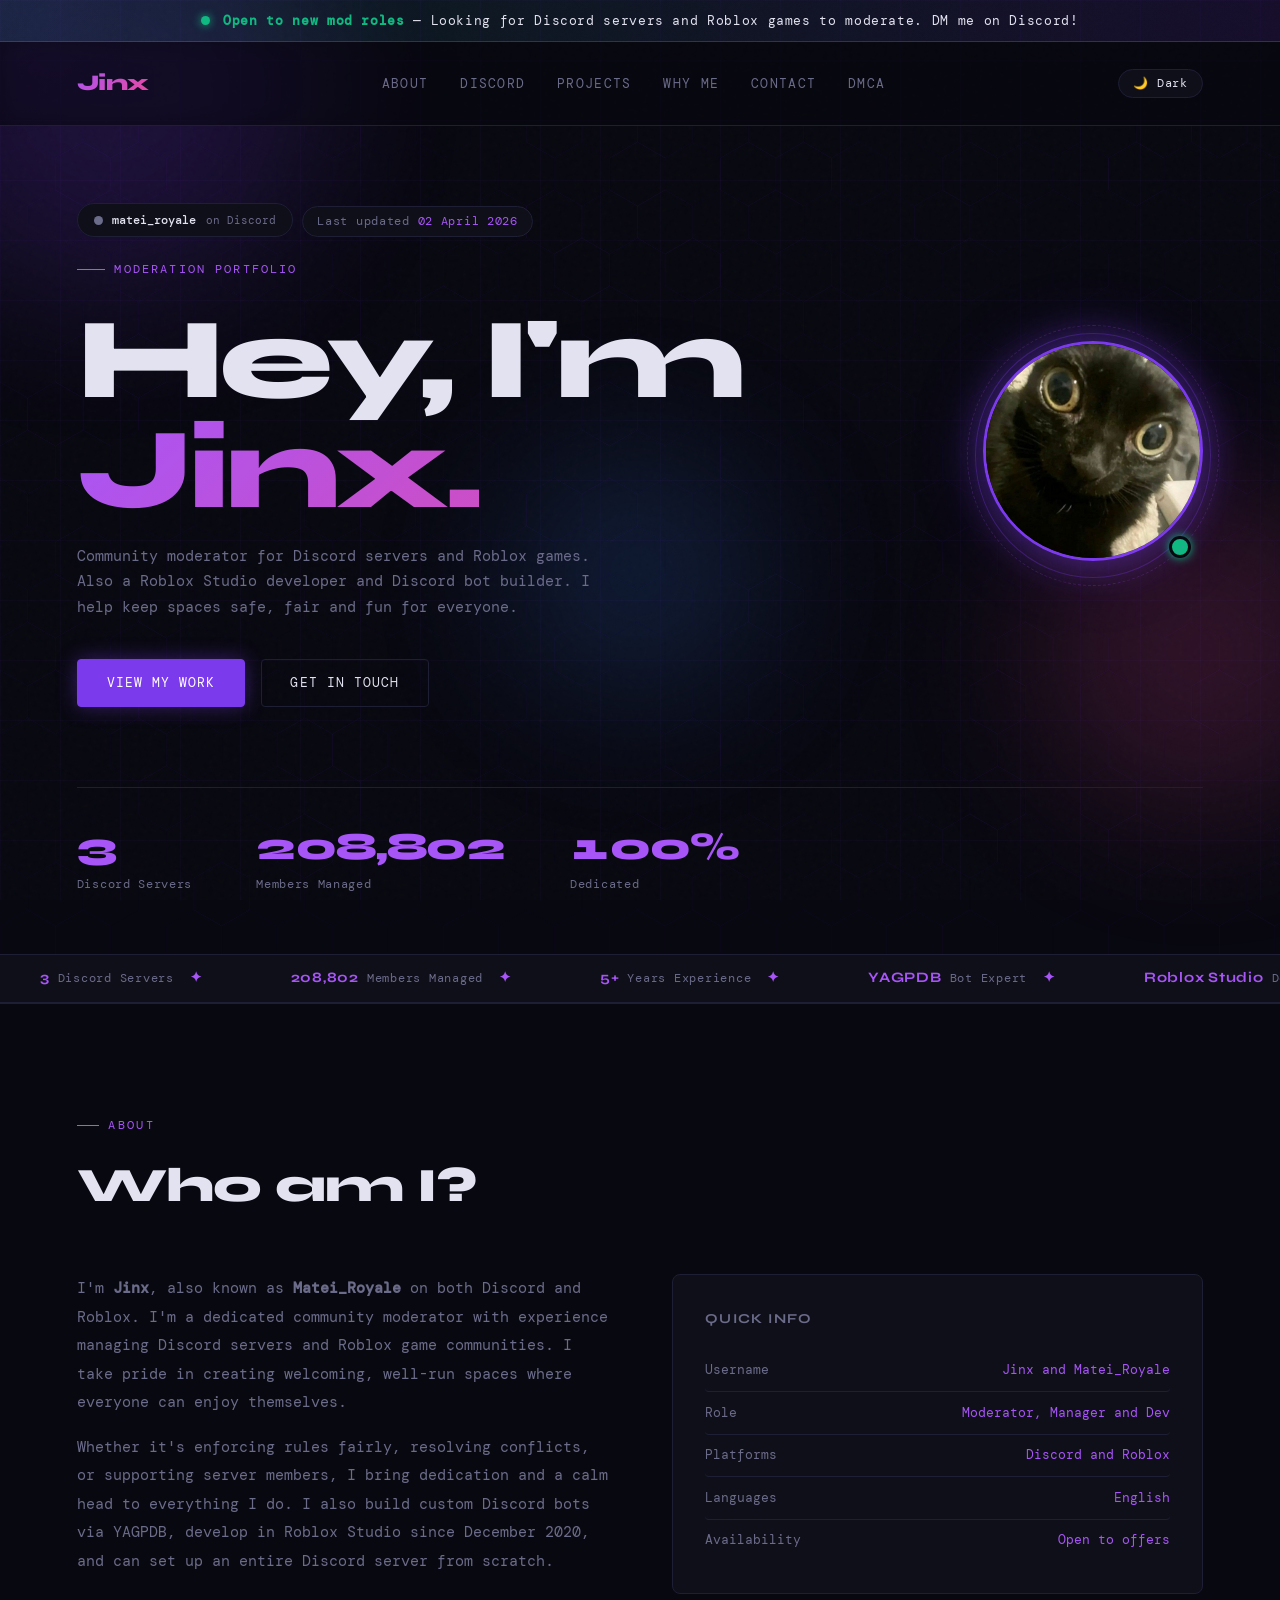
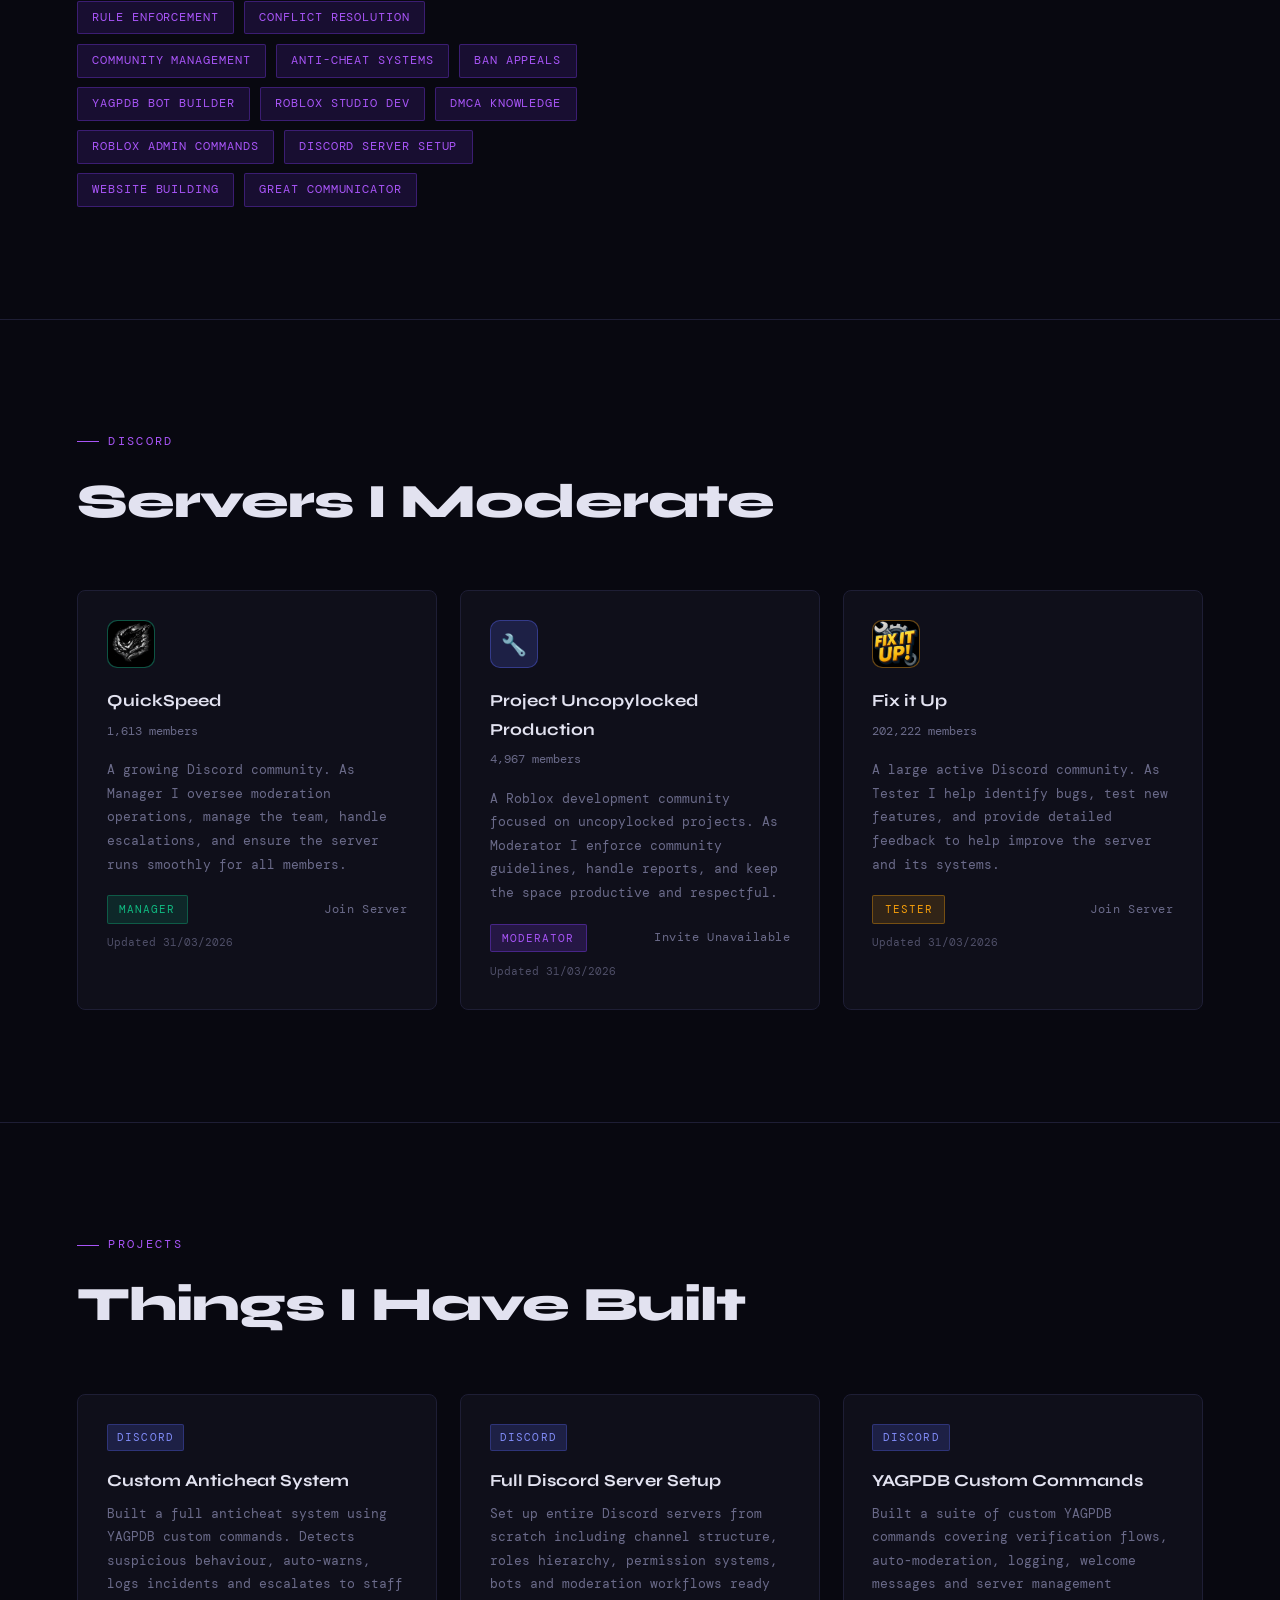
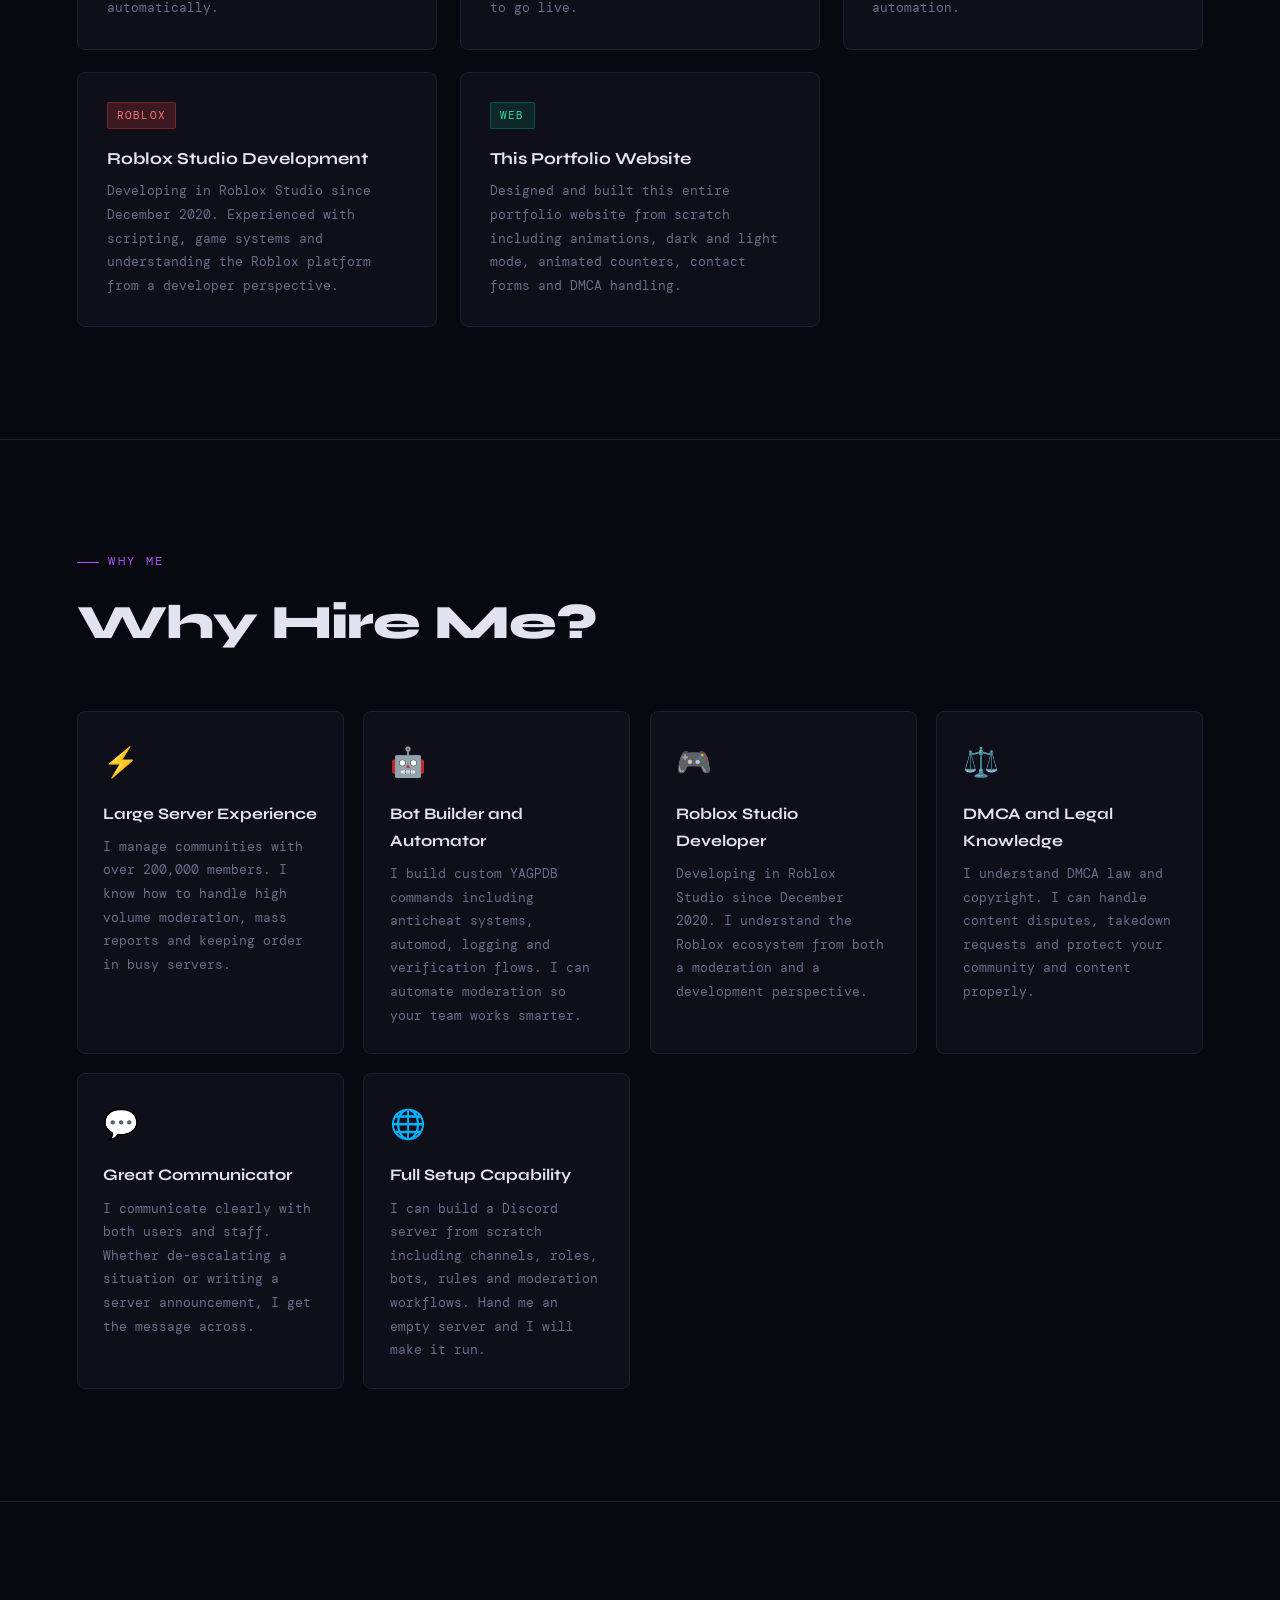
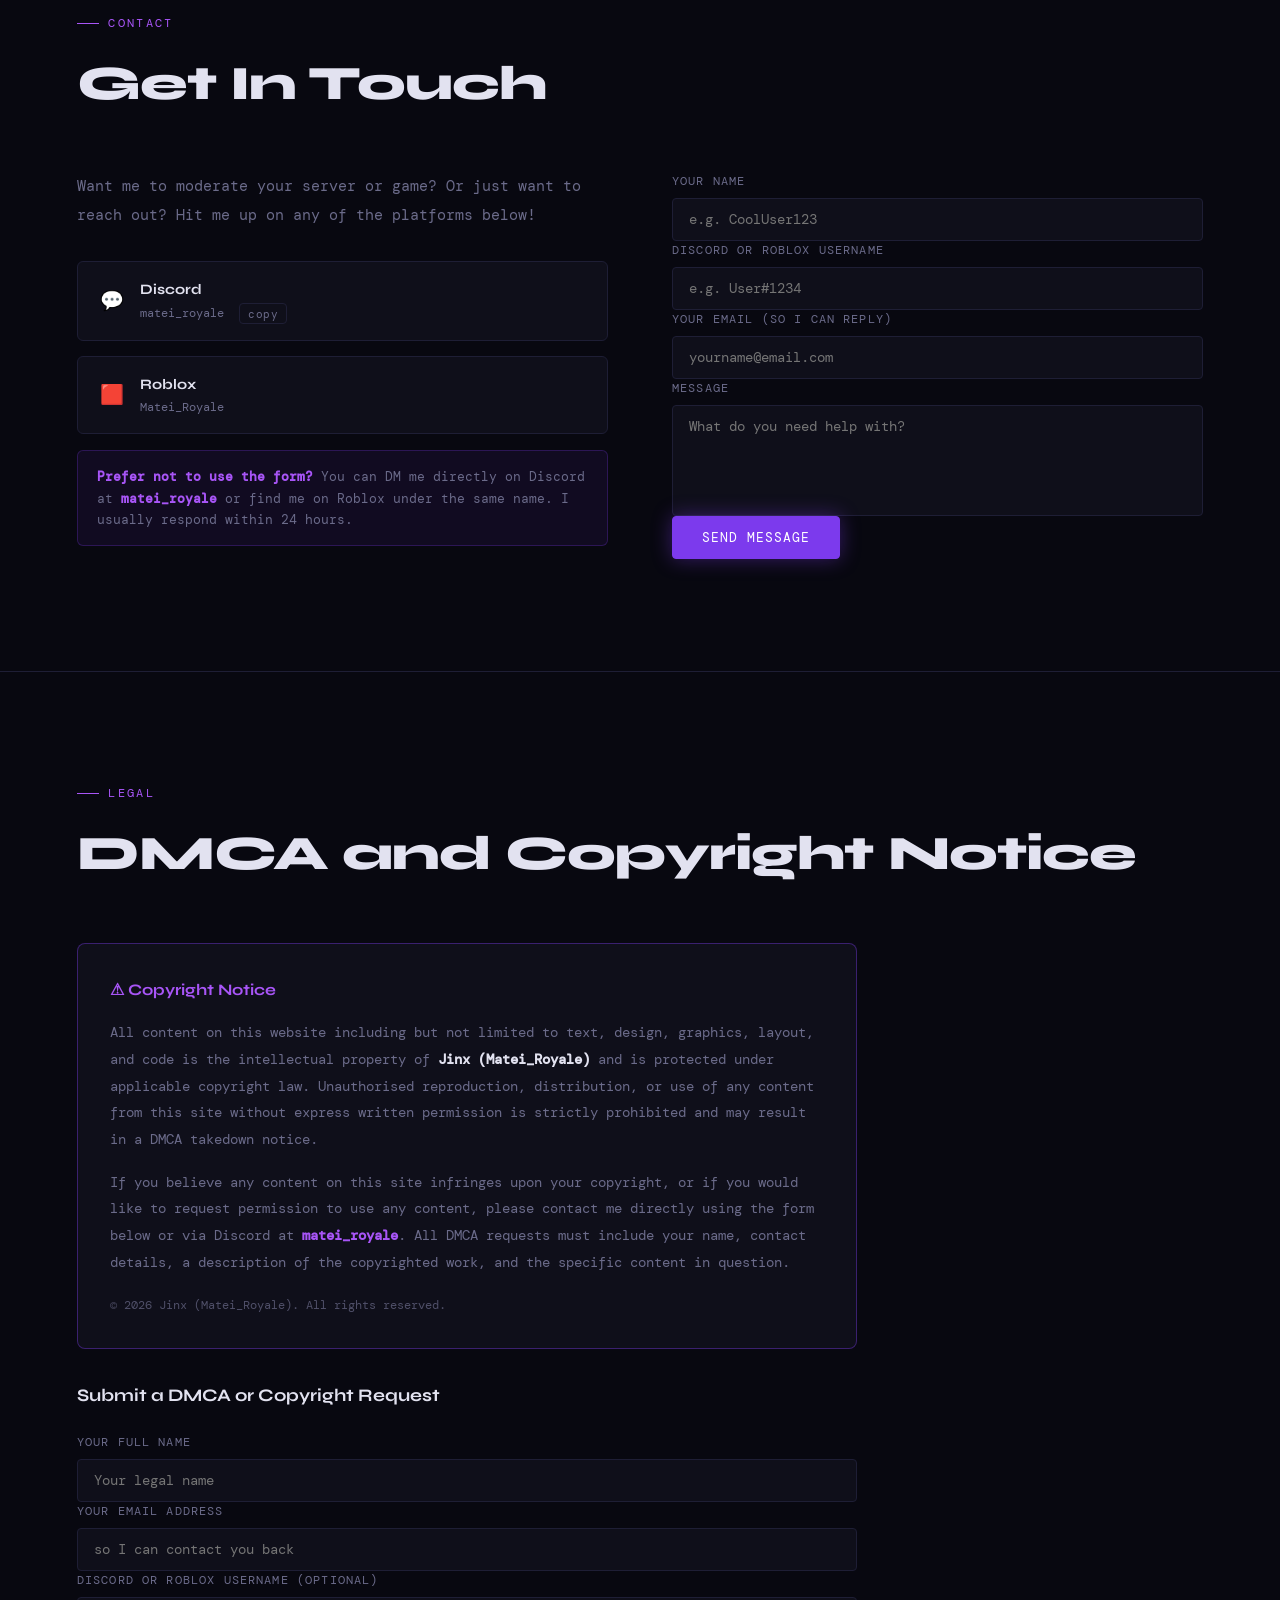
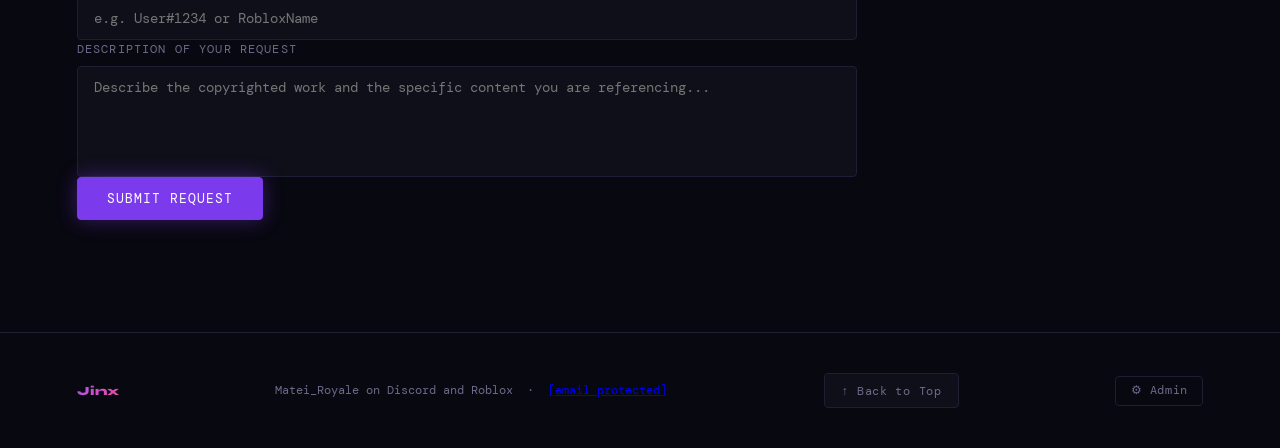
==== commit 791ce10a: "Update index.html" ====
--- a/index.html
+++ b/index.html
@@ -622,13 +622,14 @@
     /* ── PAGE TRANSITION ── */
     #page-transition {
       position: fixed; inset: 0; z-index: 9999;
-      background: var(--purple);
-      transform: scaleX(0); transform-origin: left;
-      transition: transform .4s cubic-bezier(.77,0,.18,1);
+      background: linear-gradient(135deg, var(--purple) 0%, var(--pink) 100%);
+      clip-path: inset(0 100% 0 0);
+      transition: clip-path .55s cubic-bezier(.77,0,.18,1);
       pointer-events: none;
-    }
-    #page-transition.slide-in  { transform: scaleX(1); transform-origin: left; }
-    #page-transition.slide-out { transform: scaleX(0); transform-origin: right; }
+      will-change: clip-path;
+    }
+    #page-transition.wipe-in  { clip-path: inset(0 0% 0 0); }
+    #page-transition.wipe-out { clip-path: inset(0 0 0 100%); transition: clip-path .45s cubic-bezier(.77,0,.18,1); }
 
     /* ── HAMBURGER MENU ── */
     .hamburger {
@@ -790,13 +791,21 @@
   <a href="#dmca"     onclick="closeMobileNav()">DMCA</a>
 </div>
 
-<section id="hero">
-  <div class="hero-layout">
+<section id="hero" style="position:relative;">
+  <canvas id="hero-canvas" style="position:absolute;inset:0;width:100%;height:100%;pointer-events:none;z-index:0;opacity:.55;"></canvas>
+  <div class="hero-layout" style="position:relative;z-index:1;">
     <div class="hero-text">
       <div class="discord-status-wrap" id="discord-status-wrap">
         <div class="discord-status-dot" id="discord-status-dot"></div>
         <span class="discord-status-text" id="discord-status-text">Fetching status...</span>
         <span style="color:var(--muted);font-size:.7rem;">on Discord</span>
+      </div>
+      <div id="spotify-wrap" style="display:none;align-items:center;gap:.6rem;background:var(--surface);border:1px solid rgba(30,215,96,.3);border-radius:20px;padding:.35rem 1rem;margin-bottom:.6rem;font-size:.72rem;">
+        <span style="color:#1ed760;font-size:.85rem;">♫</span>
+        <span style="color:var(--muted);">Listening to</span>
+        <span id="spotify-track" style="color:var(--text);font-weight:500;max-width:200px;white-space:nowrap;overflow:hidden;text-overflow:ellipsis;"></span>
+        <span style="color:var(--muted);">by</span>
+        <span id="spotify-artist" style="color:#1ed760;max-width:120px;white-space:nowrap;overflow:hidden;text-overflow:ellipsis;"></span>
       </div>
       <div class="last-updated">Last updated <span>02 April 2026</span></div>
       <p class="hero-tag">Moderation Portfolio</p>
@@ -819,7 +828,7 @@
       </div>
     </div>
   </div>
-  <div class="hero-stats">
+  <div class="hero-stats" style="position:relative;z-index:1;">
     <div>
       <div class="stat-num" data-count="3">0</div>
       <div class="stat-label">Discord Servers</div>
@@ -1335,15 +1344,25 @@
 
   // ── PAGE TRANSITION on nav clicks ──
   var pt = document.getElementById('page-transition');
+  var ptBusy = false;
   function doTransition(href) {
-    pt.classList.add('slide-in');
+    if (ptBusy) return;
+    ptBusy = true;
+    // Wipe IN (covers screen)
+    pt.classList.remove('wipe-out');
+    pt.classList.add('wipe-in');
     setTimeout(function() {
+      // Scroll while covered
       var target = document.querySelector(href);
       if (target) target.scrollIntoView({ behavior: 'auto' });
-      pt.classList.remove('slide-in');
-      pt.classList.add('slide-out');
-      setTimeout(function() { pt.classList.remove('slide-out'); }, 400);
-    }, 400);
+      // Wipe OUT (reveals new view)
+      pt.classList.remove('wipe-in');
+      pt.classList.add('wipe-out');
+      setTimeout(function() {
+        pt.classList.remove('wipe-out');
+        ptBusy = false;
+      }, 500);
+    }, 580);
   }
   document.querySelectorAll('a[href^="#"]').forEach(function(a) {
     a.addEventListener('click', function(e) {
@@ -1355,6 +1374,102 @@
       }
     });
   });
+
+  // ── HERO CANVAS: Hex grid + falling particles ──
+  (function initHeroCanvas() {
+    var canvas = document.getElementById('hero-canvas');
+    if (!canvas) return;
+    var ctx = canvas.getContext('2d');
+    var W, H, particles = [], hexes = [];
+
+    function resize() {
+      var section = canvas.parentElement;
+      W = canvas.width  = section.offsetWidth;
+      H = canvas.height = section.offsetHeight;
+      buildHexGrid();
+    }
+
+    // Hex grid
+    function buildHexGrid() {
+      hexes = [];
+      var size = 32, hx = size * Math.sqrt(3), hy = size * 1.5;
+      for (var row = -1; row < H / hy + 2; row++) {
+        for (var col = -1; col < W / hx + 2; col++) {
+          var x = col * hx + (row % 2) * hx / 2;
+          var y = row * hy;
+          hexes.push({ x: x, y: y, size: size, alpha: Math.random() * 0.06 + 0.02, pulse: Math.random() * Math.PI * 2 });
+        }
+      }
+    }
+
+    function drawHex(x, y, size, alpha) {
+      ctx.beginPath();
+      for (var i = 0; i < 6; i++) {
+        var angle = Math.PI / 180 * (60 * i - 30);
+        var px = x + size * Math.cos(angle);
+        var py = y + size * Math.sin(angle);
+        i === 0 ? ctx.moveTo(px, py) : ctx.lineTo(px, py);
+      }
+      ctx.closePath();
+      ctx.strokeStyle = 'rgba(124,58,237,' + alpha + ')';
+      ctx.lineWidth = .8;
+      ctx.stroke();
+    }
+
+    // Particles
+    function Particle() {
+      this.reset();
+    }
+    Particle.prototype.reset = function() {
+      this.x = Math.random() * W;
+      this.y = -10;
+      this.size = Math.random() * 2.5 + .5;
+      this.speed = Math.random() * .6 + .2;
+      this.opacity = Math.random() * .5 + .2;
+      this.drift = (Math.random() - .5) * .3;
+      var colors = ['124,58,237', '168,85,247', '236,72,153', '99,102,241'];
+      this.color = colors[Math.floor(Math.random() * colors.length)];
+    };
+    Particle.prototype.update = function() {
+      this.y += this.speed;
+      this.x += this.drift;
+      this.opacity -= .0008;
+      if (this.y > H + 10 || this.opacity <= 0) this.reset();
+    };
+    Particle.prototype.draw = function() {
+      ctx.beginPath();
+      ctx.arc(this.x, this.y, this.size, 0, Math.PI * 2);
+      ctx.fillStyle = 'rgba(' + this.color + ',' + this.opacity + ')';
+      ctx.fill();
+    };
+
+    for (var i = 0; i < 55; i++) {
+      var p = new Particle();
+      p.y = Math.random() * H; // start spread out
+      particles.push(p);
+    }
+
+    var t = 0;
+    function animate() {
+      ctx.clearRect(0, 0, W, H);
+      t += 0.012;
+
+      // Draw hex grid
+      hexes.forEach(function(h) {
+        var pulse = h.alpha + Math.sin(t + h.pulse) * 0.025;
+        drawHex(h.x, h.y, h.size, Math.max(0, pulse));
+      });
+
+      // Draw particles
+      particles.forEach(function(p) { p.update(); p.draw(); });
+
+      requestAnimationFrame(animate);
+    }
+
+    window.addEventListener('resize', resize);
+    resize();
+    animate();
+  })();
 
   // ── DISCORD STATUS via Lanyard ──
   var DISCORD_ID = '790275674785972245';
@@ -1369,12 +1484,23 @@
       dot.className  = 'discord-status-dot ' + s;
       text.textContent = labels[s] || 'Unknown';
 
-      // also update the online badge on avatar
+      // Update avatar online badge colour
       var badge = document.querySelector('.online-badge');
       if (badge) {
         var colors = { online:'#23a55a', idle:'#f0b232', dnd:'#f23f43', offline:'#80848e' };
         badge.style.background = colors[s] || '#80848e';
         badge.style.boxShadow  = '0 0 10px ' + (colors[s] || '#80848e');
+      }
+
+      // Spotify now playing
+      var sp = data.data.spotify;
+      var spWrap = document.getElementById('spotify-wrap');
+      if (sp && spWrap) {
+        document.getElementById('spotify-track').textContent  = sp.song   || '';
+        document.getElementById('spotify-artist').textContent = sp.artist || '';
+        spWrap.style.display = 'flex';
+      } else if (spWrap) {
+        spWrap.style.display = 'none';
       }
     })
     .catch(function() {
@@ -1677,6 +1803,18 @@
   window.checkAdminPass = checkAdminPass;
   window.clearVisitors = clearVisitors;
 
+  // Close mobile nav when tapping outside
+  document.addEventListener('click', function(e) {
+    var nav = document.getElementById('mobile-nav');
+    var burger = document.getElementById('hamburger');
+    if (nav && nav.classList.contains('open')) {
+      if (!nav.contains(e.target) && e.target !== burger && !burger.contains(e.target)) {
+        nav.classList.remove('open');
+        burger.classList.remove('open');
+      }
+    }
+  });
+
   // Close admin on overlay click
   document.getElementById('admin-overlay').addEventListener('click', function(e) {
     if (e.target === this) closeAdmin();
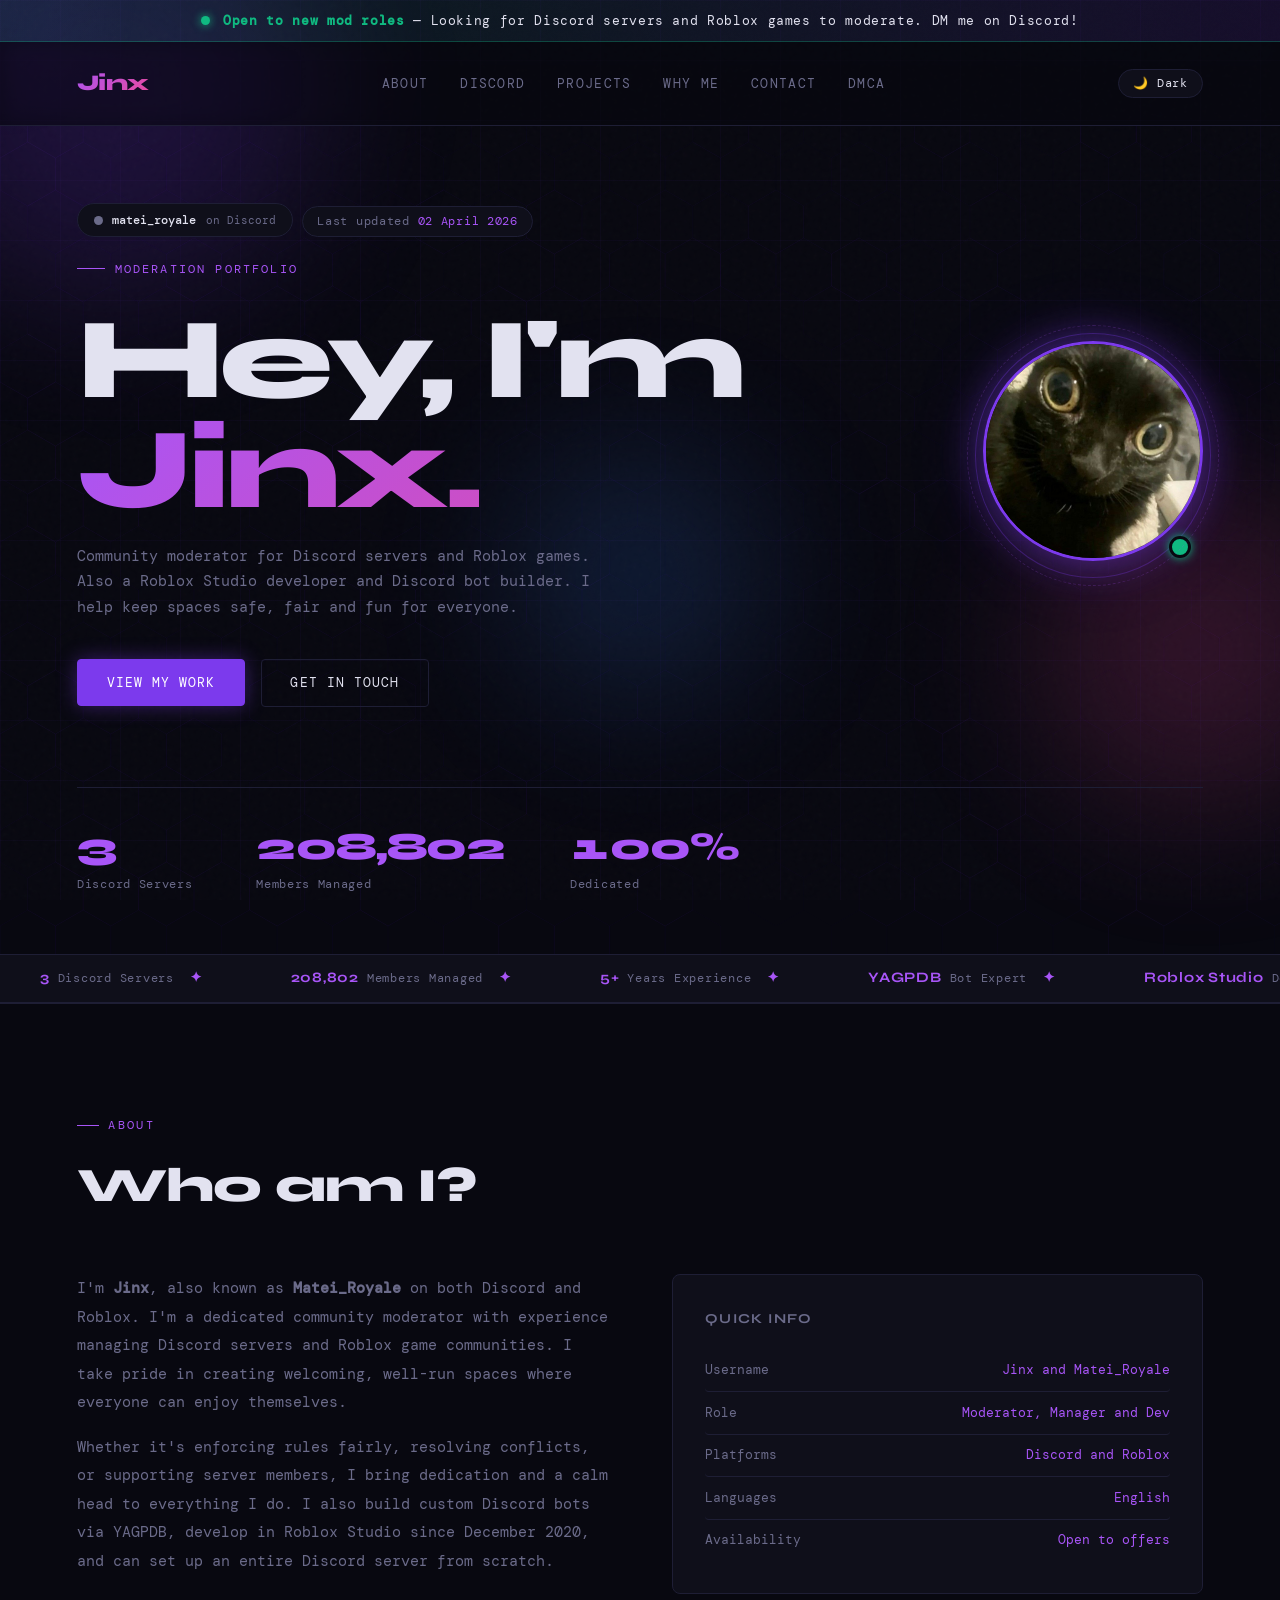
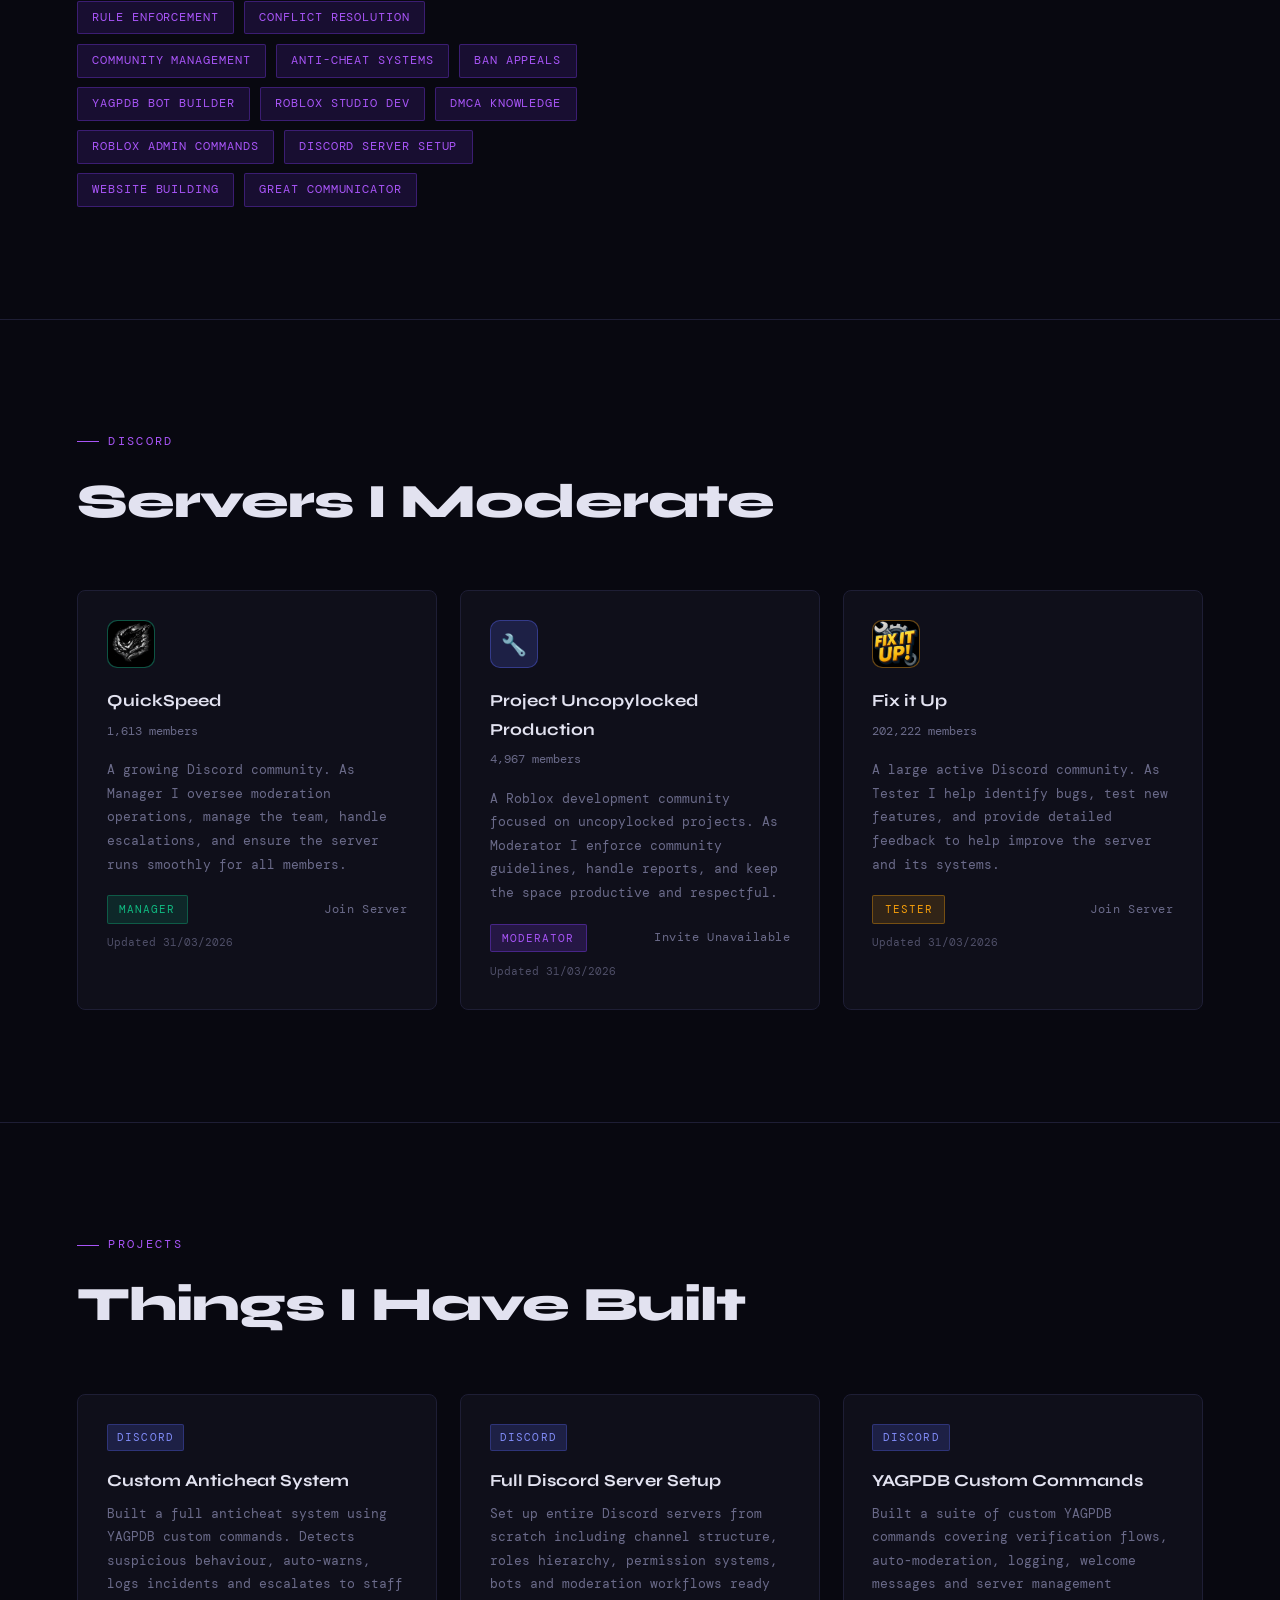
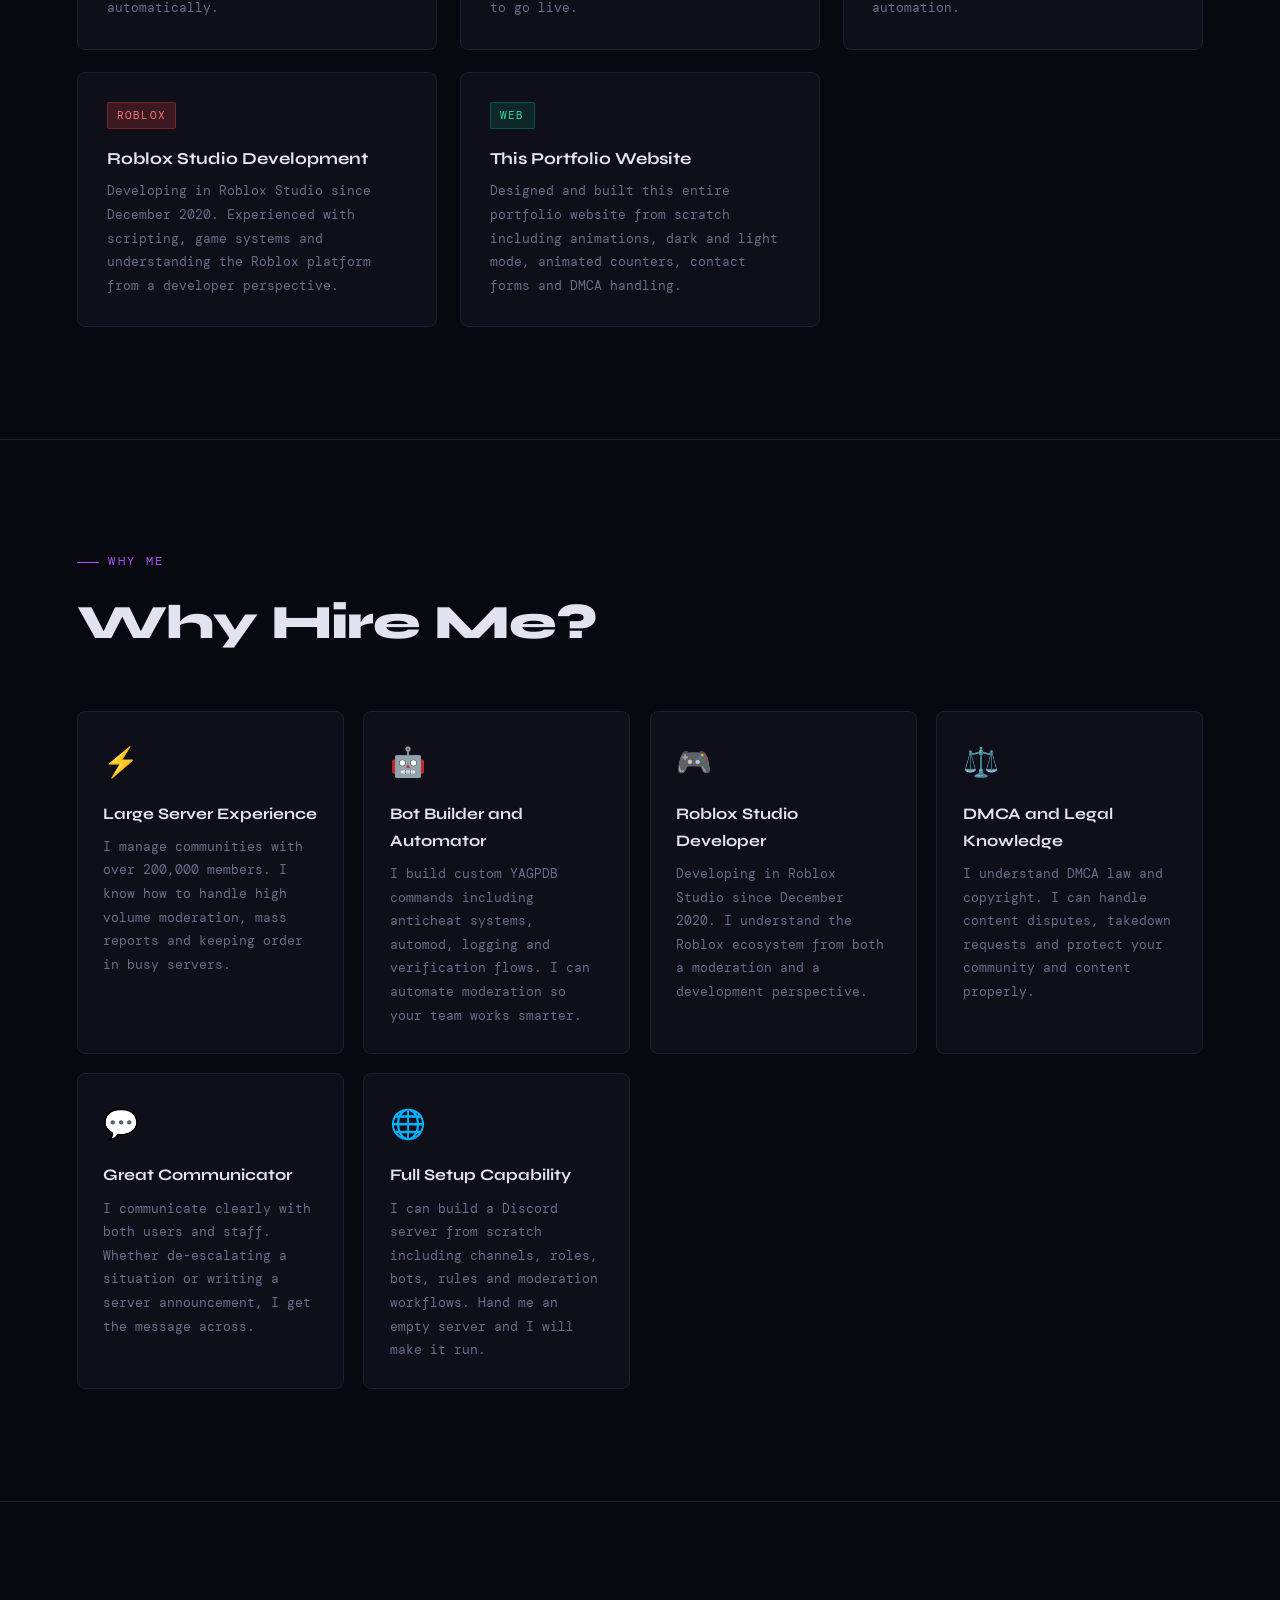
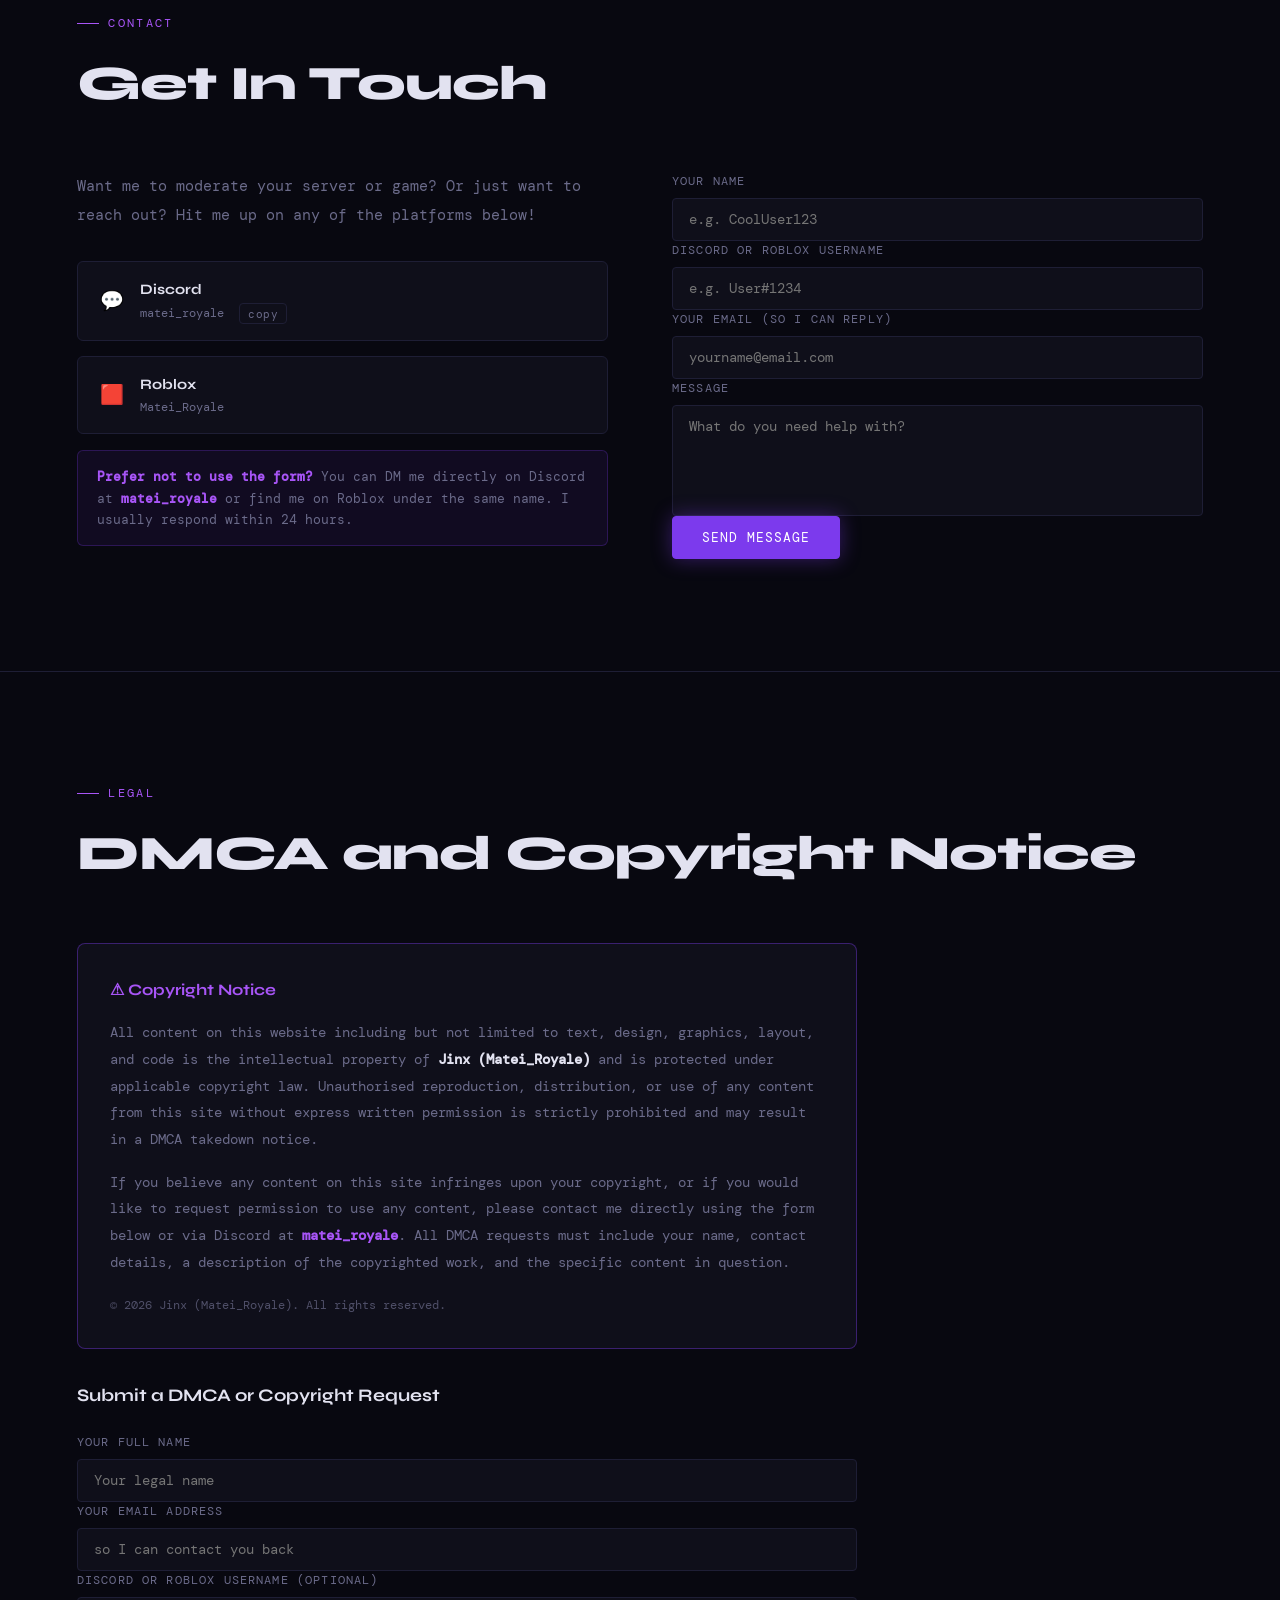
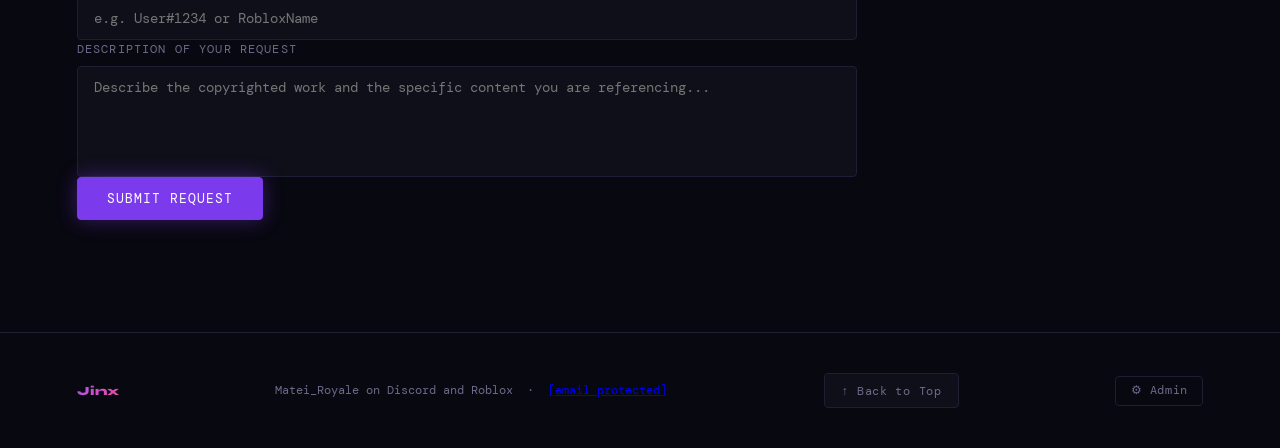
==== commit 7b350ec0: "Remove admin setup functionality from index.html Removed admin setup code and related elements from " ====
--- a/index.html
+++ b/index.html
@@ -1694,7 +1694,6 @@
     document.getElementById('admin-panel').classList.remove('open');
     document.getElementById('admin-step1').style.display = 'block';
     document.getElementById('admin-step2').style.display = 'none';
-    document.getElementById('admin-setup').style.display = 'none';
     document.getElementById('admin-pass').value = '';
     document.getElementById('admin-err').style.display = 'none';
   }
@@ -1702,7 +1701,6 @@
   function backToStep1() {
     document.getElementById('admin-step1').style.display = 'block';
     document.getElementById('admin-step2').style.display = 'none';
-    document.getElementById('admin-setup').style.display = 'none';
     stopTOTPTimer();
   }
   function checkAdminPass() {
@@ -1710,15 +1708,12 @@
     if (pass === ADMIN_PASS) {
       document.getElementById('admin-step1').style.display = 'none';
       document.getElementById('admin-err').style.display = 'none';
-      if (localStorage.getItem('jx_totp_setup') === '1') {
-        document.getElementById('admin-step2').style.display = 'block';
-        document.getElementById('admin-totp').value = '';
-        document.getElementById('admin-totp-err').style.display = 'none';
-        startTOTPTimer();
-        setTimeout(function() { document.getElementById('admin-totp').focus(); }, 100);
-      } else {
-        document.getElementById('admin-setup').style.display = 'block';
-      }
+      // Always require TOTP — setup is permanent via the app
+      document.getElementById('admin-step2').style.display = 'block';
+      document.getElementById('admin-totp').value = '';
+      document.getElementById('admin-totp-err').style.display = 'none';
+      startTOTPTimer();
+      setTimeout(function() { document.getElementById('admin-totp').focus(); }, 100);
     } else {
       document.getElementById('admin-err').style.display = 'block';
       document.getElementById('admin-pass').value = '';
@@ -1739,22 +1734,7 @@
       document.getElementById('admin-totp').focus();
     }
   }
-  async function confirmSetup() {
-    var input = document.getElementById('admin-setup-code').value.trim();
-    var ok = await verifyTOTP(input);
-    if (ok) {
-      localStorage.setItem('jx_totp_setup', '1');
-      document.getElementById('admin-setup').style.display = 'none';
-      document.getElementById('admin-step2').style.display = 'block';
-      document.getElementById('admin-totp').value = '';
-      document.getElementById('admin-totp-err').style.display = 'none';
-      startTOTPTimer();
-    } else {
-      document.getElementById('admin-setup-err').style.display = 'block';
-    }
-  }
   window.checkTOTP = checkTOTP;
-  window.confirmSetup = confirmSetup;
   window.backToStep1 = backToStep1;
 
   function loadAdminData() {
@@ -1853,17 +1833,7 @@
         <p id="admin-totp-err" style="color:var(--pink);font-size:.78rem;margin-top:.6rem;display:none;">Incorrect code. Try again.</p>
         <button onclick="backToStep1()" style="background:none;border:none;color:var(--muted);font-size:.75rem;cursor:pointer;margin-top:.8rem;font-family:'DM Mono',monospace;">Back</button>
       </div>
-      <div id="admin-setup" style="display:none;">
-        <div class="admin-title">&#x1F4F2; First Time Setup</div>
-        <p style="font-size:.78rem;color:var(--muted);margin-bottom:1rem;">Scan this QR code with Google Authenticator, then enter the code shown to confirm.</p>
-        <div style="text-align:center;margin-bottom:1rem;">
-          <img src="https://api.qrserver.com/v1/create-qr-code/?size=200x200&data=otpauth%3A%2F%2Ftotp%2FJinxPortfolio%3Fsecret%3DYAFUXLMH2WIMVZBP%26issuer%3DJinxPortfolio" style="border-radius:8px;border:4px solid var(--bg);"/>
-        </div>
-        <p style="font-size:.68rem;color:var(--muted);text-align:center;margin-bottom:1rem;">Manual key (type exactly): <span style="color:var(--purple-lt);letter-spacing:.2em;font-size:.8rem;">YAFUXLMH2WIMVZBP</span></p>
-        <input class="admin-input" type="text" id="admin-setup-code" placeholder="Enter 6-digit code to confirm" maxlength="6" style="text-align:center;letter-spacing:.2em;" onkeydown="if(event.key==='Enter')confirmSetup()"/>
-        <button class="btn btn-primary" style="width:100%;margin-top:.3rem;" onclick="confirmSetup()">Confirm Setup</button>
-        <p id="admin-setup-err" style="color:var(--pink);font-size:.78rem;margin-top:.6rem;display:none;">Code incorrect. Check your app and try again.</p>
-      </div>
+
     </div>
     <div class="admin-panel" id="admin-panel">
       <div class="admin-title">📊 Site Dashboard</div>
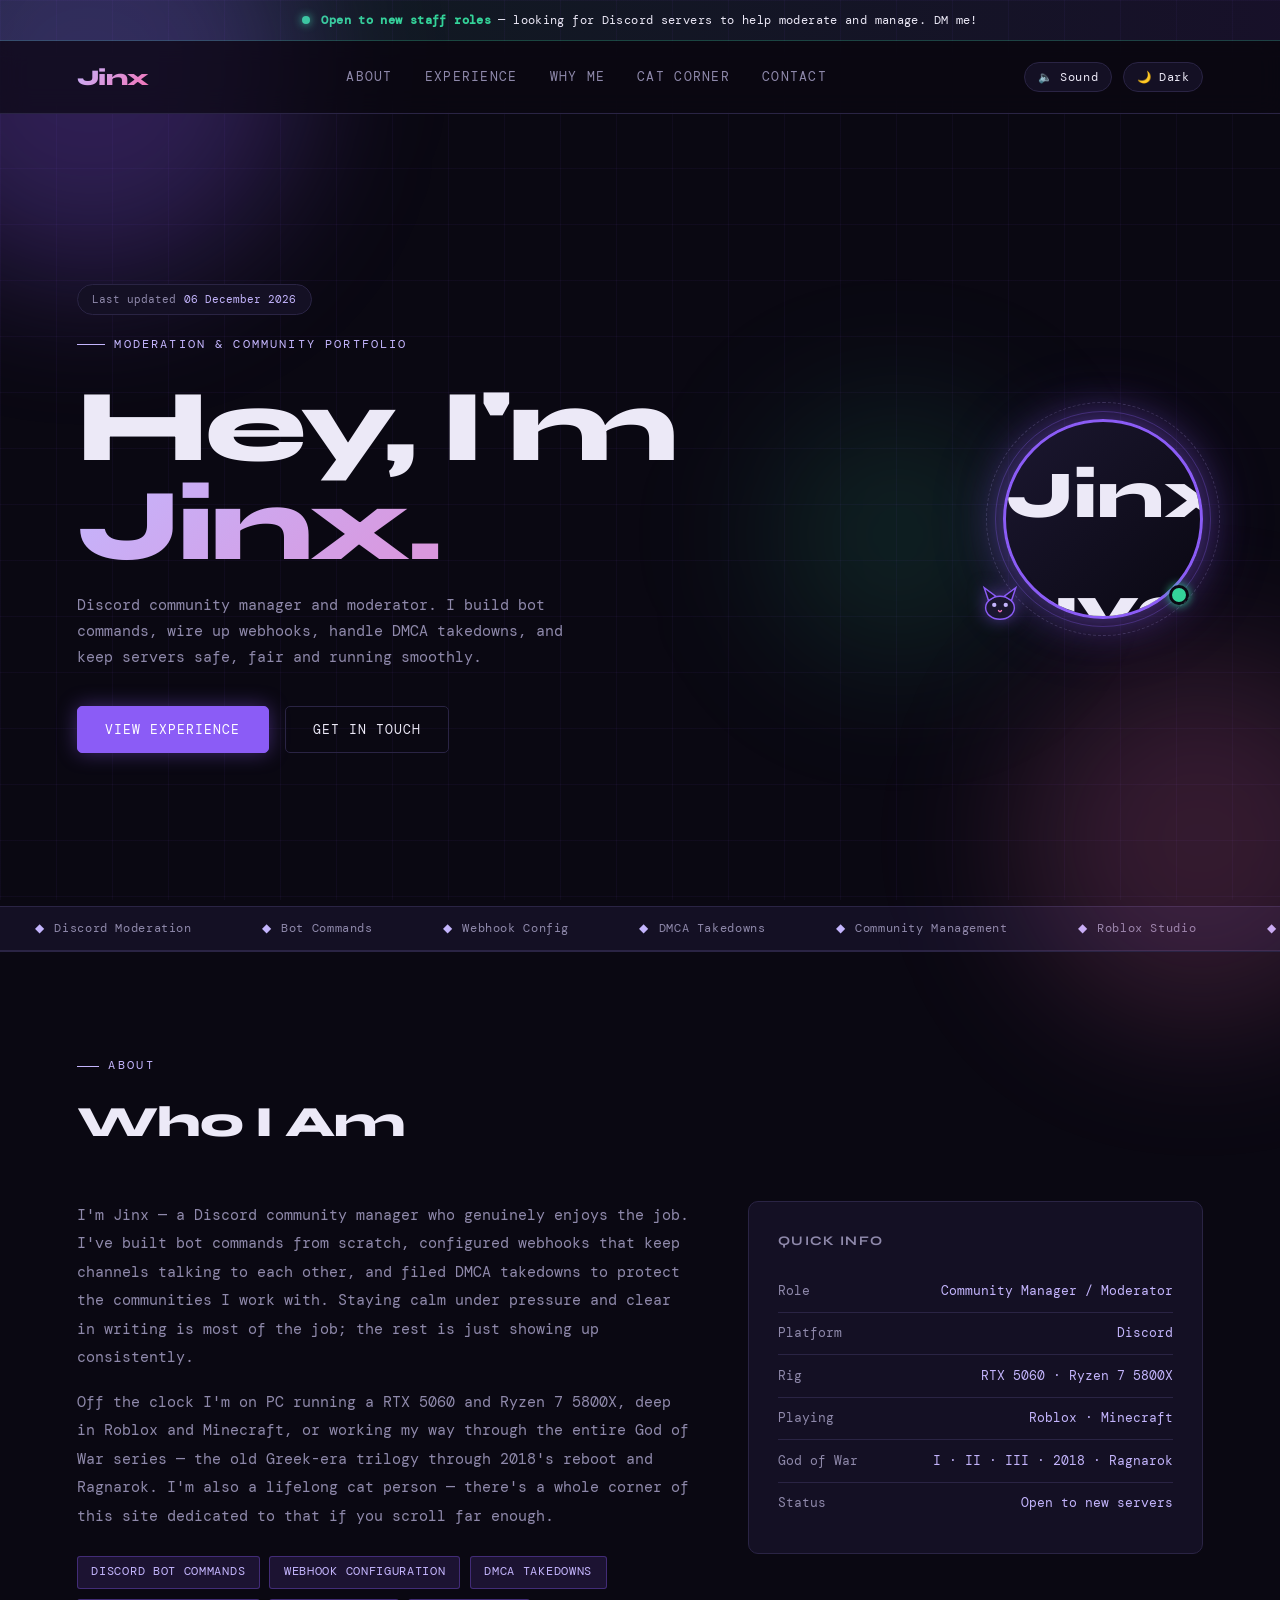
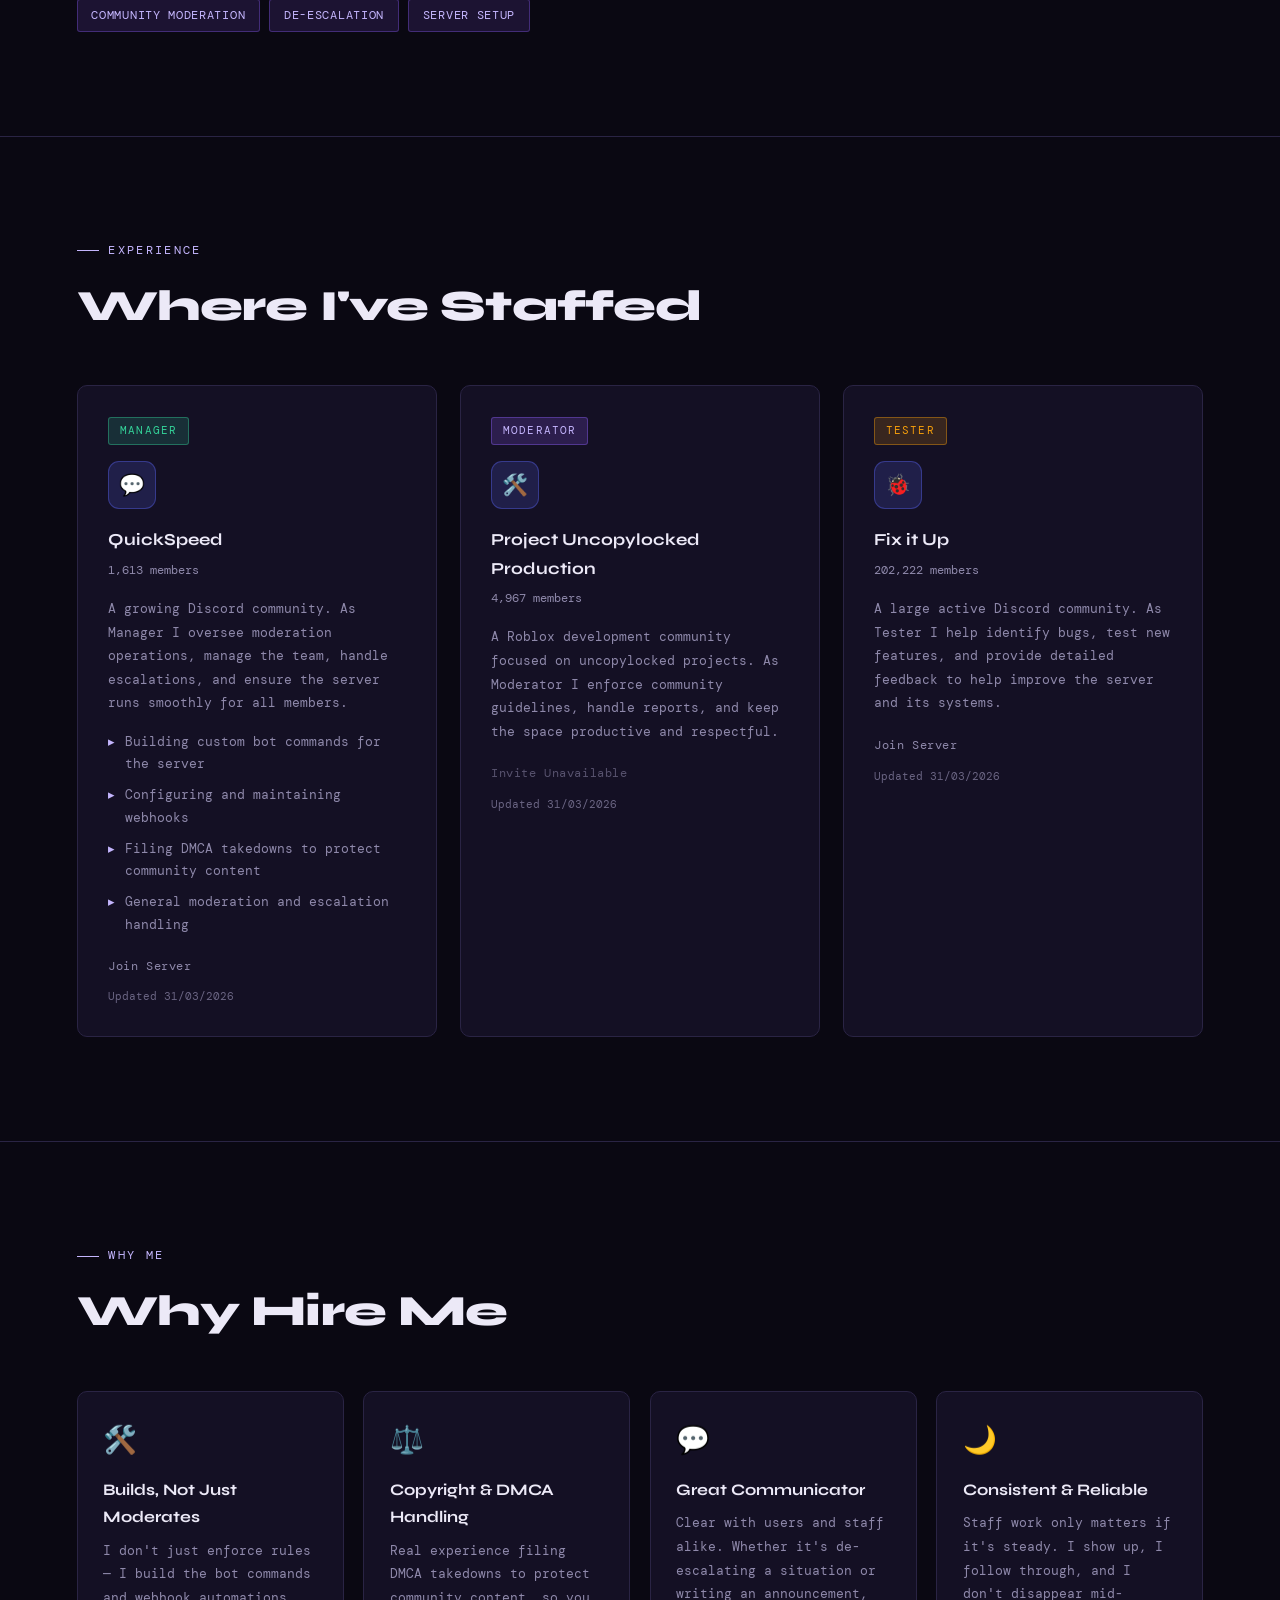
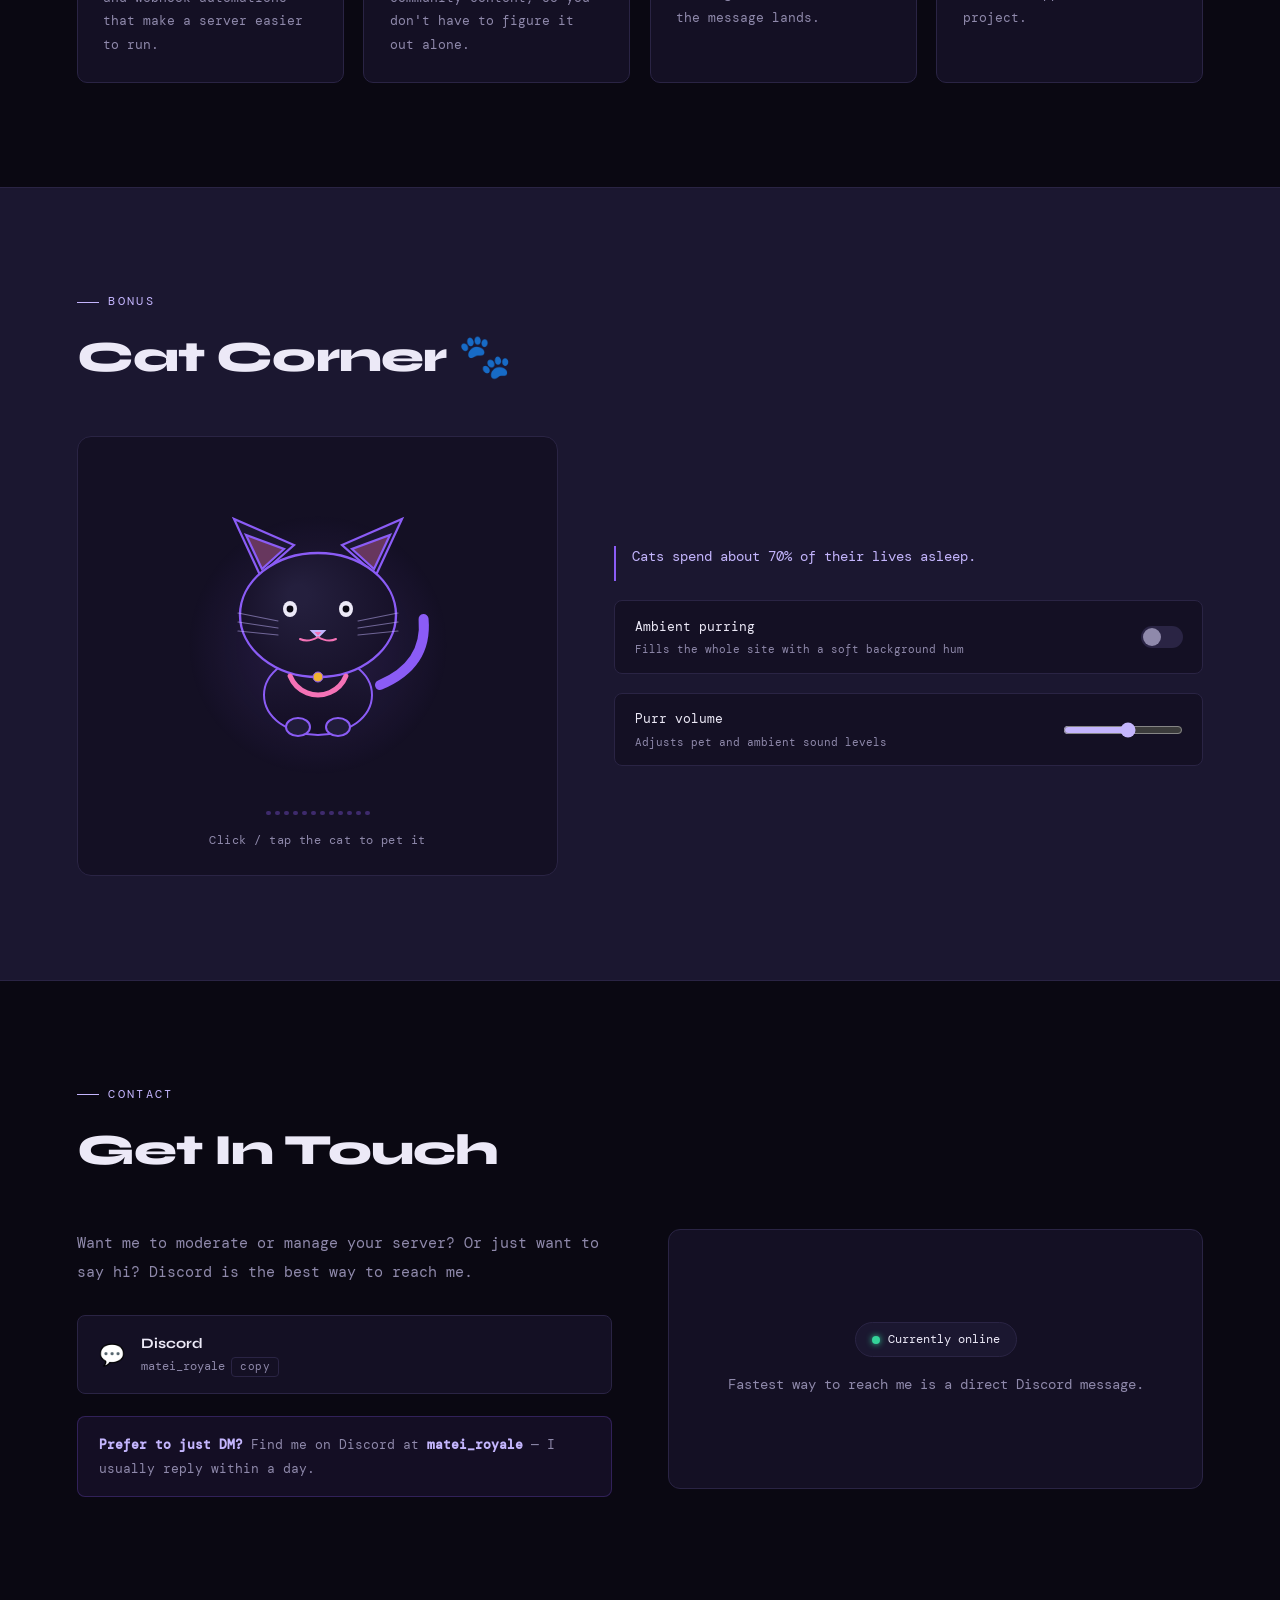
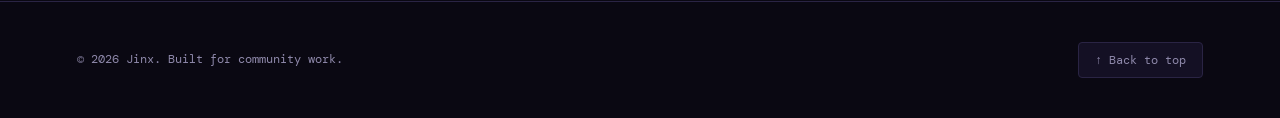
==== commit 1be14643: "Update print statement from 'Hello' to 'Goodbye'" ====
--- a/index.html
+++ b/index.html
@@ -1,760 +1,341 @@
 <!DOCTYPE html>
 <html lang="en">
 <head>
-  <meta charset="UTF-8" />
-  <meta name="viewport" content="width=device-width, initial-scale=1.0"/>
-  <title>Jinx Moderation Portfolio</title>
-  <link href="https://fonts.googleapis.com/css2?family=Syne:wght@400;700;800&family=DM+Mono:wght@300;400;500&display=swap" rel="stylesheet"/>
-  <style>
-    :root {
-      --bg:        #080810;
-      --surface:   #0f0f1a;
-      --border:    #1e1e35;
-      --purple:    #7c3aed;
-      --purple-lt: #a855f7;
-      --pink:      #ec4899;
-      --text:      #e2e2f0;
-      --muted:     #6b6b8a;
-      --glow:      0 0 30px rgba(124,58,237,0.35);
-    }
-
-    /* ── LIGHT THEME ── */
-    body.light {
-      --bg:        #f4f3ff;
-      --surface:   #ffffff;
-      --border:    #ddd8f5;
-      --text:      #1a1a2e;
-      --muted:     #6b6b8a;
-      --glow:      0 0 30px rgba(124,58,237,0.2);
-    }
-    body.light::after { opacity: .3; }
-    body.light::before { opacity: .15; }
-
-    /* ── THEME TOGGLE ── */
-    .theme-toggle {
-      background: var(--surface); border: 1px solid var(--border);
-      color: var(--text); border-radius: 20px;
-      padding: .35rem .9rem; font-family: 'DM Mono', monospace;
-      font-size: .75rem; cursor: pointer; letter-spacing: .06em;
-      transition: all .2s; display: flex; align-items: center; gap: .4rem;
-    }
-    .theme-toggle:hover { border-color: var(--purple-lt); color: var(--purple-lt); }
-
-    /* ── AVAILABILITY BANNER ── */
-    .avail-banner {
-      background: linear-gradient(90deg, rgba(16,185,129,.12), rgba(124,58,237,.12));
-      border-bottom: 1px solid rgba(16,185,129,.3);
-      padding: .6rem 6vw;
-      display: flex; align-items: center; justify-content: center; gap: .8rem;
-      font-size: .8rem; letter-spacing: .05em;
-      position: relative; z-index: 99;
-    }
-    .avail-dot {
-      width: 9px; height: 9px; border-radius: 50%;
-      background: #10b981;
-      box-shadow: 0 0 8px #10b981;
-      animation: pulse-dot 2s infinite;
-      flex-shrink: 0;
-    }
-    @keyframes pulse-dot {
-      0%, 100% { opacity: 1; transform: scale(1); }
-      50% { opacity: .6; transform: scale(1.3); }
-    }
-    .avail-text { color: var(--text); }
-    .avail-text strong { color: #10b981; }
-
-    /* ── STATS TICKER ── */
-    .ticker-wrap {
-      overflow: hidden; border-top: 1px solid var(--border);
-      border-bottom: 1px solid var(--border);
-      background: var(--surface);
-      padding: .7rem 0; position: relative; z-index: 1;
-    }
-    .ticker-track {
-      display: flex; gap: 0;
-      animation: ticker-scroll 28s linear infinite;
-      width: max-content;
-    }
-    .ticker-wrap:hover .ticker-track { animation-play-state: paused; }
-    @keyframes ticker-scroll {
-      from { transform: translateX(0); }
-      to   { transform: translateX(-50%); }
-    }
-    .ticker-item {
-      display: flex; align-items: center; gap: .5rem;
-      padding: 0 2.5rem; white-space: nowrap;
-      font-size: .78rem; color: var(--muted); letter-spacing: .06em;
-    }
-    .ticker-item span { color: var(--purple-lt); font-weight: 700; font-family: 'Syne', sans-serif; font-size: .9rem; }
-    .ticker-sep { color: var(--border); margin: 0 .5rem; }
-
-    /* ── WHY HIRE ME ── */
-    .why-grid {
-      display: grid; grid-template-columns: repeat(auto-fill, minmax(240px, 1fr)); gap: 1.2rem;
-    }
-    .why-card {
-      background: var(--surface); border: 1px solid var(--border);
-      border-radius: 8px; padding: 1.6rem;
-      transition: border-color .25s, transform .25s, box-shadow .25s;
-    }
-    .why-card:hover { border-color: var(--purple); transform: translateY(-3px); box-shadow: var(--glow); }
-    .why-icon { font-size: 1.8rem; margin-bottom: .8rem; }
-    .why-title { font-family: 'Syne', sans-serif; font-weight: 700; font-size: 1rem; margin-bottom: .5rem; }
-    .why-desc { font-size: .82rem; color: var(--muted); line-height: 1.8; }
-
-    *, *::before, *::after { box-sizing: border-box; margin: 0; padding: 0; }
-    html { scroll-behavior: smooth; }
-    body {
-      background: var(--bg);
-      color: var(--text);
-      font-family: 'DM Mono', monospace;
-      font-size: 15px;
-      line-height: 1.7;
-      overflow-x: hidden;
-    }
-    body::before {
-      content: '';
-      position: fixed; inset: 0; z-index: 0;
-      background-image: url("data:image/svg+xml,%3Csvg viewBox='0 0 200 200' xmlns='http://www.w3.org/2000/svg'%3E%3Cfilter id='n'%3E%3CfeTurbulence type='fractalNoise' baseFrequency='0.9' numOctaves='4' stitchTiles='stitch'/%3E%3C/filter%3E%3Crect width='100%25' height='100%25' filter='url(%23n)' opacity='0.03'/%3E%3C/svg%3E");
-      pointer-events: none; opacity: .6;
-    }
-    body::after {
-      content: '';
-      position: fixed; inset: 0; z-index: 0;
-      background-image:
-        linear-gradient(rgba(124,58,237,.04) 1px, transparent 1px),
-        linear-gradient(90deg, rgba(124,58,237,.04) 1px, transparent 1px);
-      background-size: 60px 60px;
-      pointer-events: none;
-    }
-    section, nav, footer { position: relative; z-index: 1; }
-
-    nav {
-      display: flex; align-items: center; justify-content: space-between;
-      padding: 1.4rem 6vw;
-      border-bottom: 1px solid var(--border);
-      backdrop-filter: blur(12px);
-      background: rgba(8,8,16,.7);
-      position: sticky; top: 0; z-index: 100;
-    }
-    .nav-logo {
-      font-family: 'Syne', sans-serif;
-      font-weight: 800; font-size: 1.4rem;
-      letter-spacing: -.02em;
-      background: linear-gradient(135deg, var(--purple-lt), var(--pink));
-      -webkit-background-clip: text; -webkit-text-fill-color: transparent;
-    }
-    .nav-links { display: flex; gap: 2rem; list-style: none; }
-    .nav-links a {
-      color: var(--muted); text-decoration: none;
-      font-size: .8rem; letter-spacing: .1em; text-transform: uppercase;
-      transition: color .2s;
-    }
-    .nav-links a:hover { color: var(--purple-lt); }
-
-    #hero {
-      min-height: 92vh;
-      display: flex; flex-direction: column; justify-content: center;
-      padding: 8vh 6vw 6vh;
-    }
-    .hero-tag {
-      font-size: .75rem; letter-spacing: .18em; text-transform: uppercase;
-      color: var(--purple-lt);
-      display: flex; align-items: center; gap: .6rem;
-      margin-bottom: 1.6rem;
-      opacity: 0; animation: fadeUp .6s .2s forwards;
-    }
-    .hero-tag::before {
-      content: ''; display: block;
-      width: 28px; height: 1px; background: var(--purple-lt);
-    }
-    h1 {
-      font-family: 'Syne', sans-serif;
-      font-size: clamp(3.5rem, 9vw, 7.5rem);
-      font-weight: 800; line-height: .95; letter-spacing: -.04em;
-      margin-bottom: 1.2rem;
-      opacity: 0; animation: fadeUp .7s .35s forwards;
-    }
-    h1 .name-highlight {
-      display: block;
-      background: linear-gradient(135deg, var(--purple-lt) 0%, var(--pink) 100%);
-      -webkit-background-clip: text; -webkit-text-fill-color: transparent;
-    }
-    .hero-sub {
-      max-width: 520px;
-      color: var(--muted); font-size: .95rem; margin-bottom: 2.4rem;
-      opacity: 0; animation: fadeUp .7s .5s forwards;
-    }
-    .btn-row {
-      display: flex; gap: 1rem; flex-wrap: wrap;
-      opacity: 0; animation: fadeUp .7s .65s forwards;
-    }
-    .btn {
-      display: inline-flex; align-items: center; gap: .5rem;
-      padding: .75rem 1.8rem; border-radius: 4px;
-      font-family: 'DM Mono', monospace; font-size: .8rem;
-      letter-spacing: .08em; text-transform: uppercase;
-      text-decoration: none; transition: all .25s; cursor: pointer; border: none;
-    }
-    .btn-primary {
-      background: var(--purple); color: #fff;
-      border: 1px solid var(--purple);
-      box-shadow: 0 0 20px rgba(124,58,237,.4);
-    }
-    .btn-primary:hover {
-      background: var(--purple-lt);
-      box-shadow: 0 0 35px rgba(168,85,247,.5);
-    }
-    .btn-ghost {
-      background: transparent; color: var(--text);
-      border: 1px solid var(--border);
-    }
-    .btn-ghost:hover { border-color: var(--purple-lt); color: var(--purple-lt); }
-
-    .hero-stats {
-      display: flex; gap: 4rem; margin-top: 5rem;
-      padding-top: 2.5rem; border-top: 1px solid var(--border);
-      opacity: 0; animation: fadeUp .7s .8s forwards;
-      flex-wrap: wrap;
-    }
-    .hero-stats > div {
-      display: flex;
-      flex-direction: column;
-      align-items: flex-start;
-      min-width: 0;
-    }
-    .stat-num {
-      font-family: 'Syne', sans-serif;
-      font-size: 2.4rem;
-      font-weight: 800;
-      color: var(--purple-lt);
-      line-height: 1;
-      letter-spacing: -.03em;
-      display: block;
-      white-space: nowrap;
-      font-variant-numeric: tabular-nums;
-      font-feature-settings: "tnum" 1;
-    }
-    .stat-num.counted {
-      animation: stat-pulse 2.4s ease-in-out infinite alternate;
-    }
-    @keyframes stat-pulse {
-      0%   { transform: translateY(0); }
-      50%  { transform: translateY(-5px); }
-      100% { transform: translateY(0); }
-    }
-    .stat-label {
-      font-size: .72rem;
-      color: var(--muted);
-      letter-spacing: .06em;
-      margin-top: .5rem;
-      display: block;
-      white-space: nowrap;
-    }
-
-    .section { padding: 7rem 6vw; border-top: 1px solid var(--border); }
-    .section-label {
-      font-size: .72rem; letter-spacing: .2em; text-transform: uppercase;
-      color: var(--purple-lt); margin-bottom: .6rem;
-      display: flex; align-items: center; gap: .6rem;
-    }
-    .section-label::before {
-      content: ''; display: block; width: 22px; height: 1px; background: var(--purple-lt);
-    }
-    .section-title {
-      font-family: 'Syne', sans-serif; font-weight: 800;
-      font-size: clamp(1.8rem, 4vw, 3rem);
-      letter-spacing: -.02em; margin-bottom: 3rem;
-    }
-
-    .about-grid {
-      display: grid; grid-template-columns: 1fr 1fr; gap: 4rem; align-items: start;
-    }
-    .about-body { color: var(--muted); line-height: 1.9; }
-    .about-body p + p { margin-top: 1rem; }
-    .skills-list { display: flex; flex-wrap: wrap; gap: .6rem; margin-top: 1.6rem; }
-    .skill-tag {
-      background: rgba(124,58,237,.15); border: 1px solid rgba(124,58,237,.35);
-      color: var(--purple-lt); font-size: .72rem;
-      letter-spacing: .08em; text-transform: uppercase;
-      padding: .3rem .9rem; border-radius: 2px;
-    }
-    .about-aside {
-      background: var(--surface); border: 1px solid var(--border);
-      border-radius: 8px; padding: 2rem;
-    }
-    .aside-title {
-      font-family: 'Syne', sans-serif; font-size: .85rem; font-weight: 700;
-      text-transform: uppercase; letter-spacing: .1em;
-      color: var(--muted); margin-bottom: 1.2rem;
-    }
-    .info-row {
-      display: flex; justify-content: space-between;
-      padding: .6rem 0; border-bottom: 1px solid var(--border); font-size: .82rem;
-    }
-    .info-row:last-child { border-bottom: none; }
-    .info-key { color: var(--muted); }
-    .info-val { color: var(--purple-lt); }
-
-    .cards { display: grid; grid-template-columns: repeat(auto-fill, minmax(290px, 1fr)); gap: 1.4rem; }
-    .card {
-      background: var(--surface); border: 1px solid var(--border);
-      border-radius: 8px; padding: 1.8rem;
-      transition: border-color .25s, box-shadow .25s, transform .25s;
-      position: relative; overflow: hidden;
-    }
-    .card::before {
-      content: ''; position: absolute; inset: 0;
-      background: linear-gradient(135deg, rgba(124,58,237,.06), transparent 60%);
-      opacity: 0; transition: opacity .3s;
-    }
-    .card:hover { border-color: var(--purple); box-shadow: var(--glow); transform: translateY(-3px); }
-    .card:hover::before { opacity: 1; }
-
-    .card-icon {
-      width: 48px; height: 48px; border-radius: 10px; margin-bottom: 1.2rem;
-      display: flex; align-items: center; justify-content: center;
-      font-size: 1.3rem; overflow: hidden;
-    }
-    .card-icon img { width: 100%; height: 100%; object-fit: cover; border-radius: 10px; }
-    .discord-icon { background: rgba(88,101,242,.2); border: 1px solid rgba(88,101,242,.4); }
-    .roblox-icon  { background: rgba(239,68,68,.2);  border: 1px solid rgba(239,68,68,.4); }
-
-    .card-name {
-      font-family: 'Syne', sans-serif; font-weight: 700; font-size: 1.05rem; margin-bottom: .3rem;
-    }
-    .card-meta { font-size: .78rem; color: var(--muted); margin-bottom: 1rem; }
-    .card-desc { font-size: .82rem; color: var(--muted); line-height: 1.8; }
-
-    .card-footer {
-      display: flex; align-items: center; justify-content: space-between;
-      margin-top: 1.2rem; flex-wrap: wrap; gap: .6rem;
-    }
-    .card-badge {
-      display: inline-block;
-      font-size: .68rem; letter-spacing: .1em; text-transform: uppercase;
-      padding: .25rem .7rem; border-radius: 2px;
-    }
-    .badge-mod   { background: rgba(124,58,237,.2); color: var(--purple-lt); border: 1px solid rgba(124,58,237,.4); }
-    .badge-admin { background: rgba(236,72,153,.2); color: var(--pink);      border: 1px solid rgba(236,72,153,.4); }
-    .badge-head  { background: rgba(245,158,11,.15); color: #f59e0b;         border: 1px solid rgba(245,158,11,.35); }
-    .badge-mgr   { background: rgba(16,185,129,.15); color: #10b981;         border: 1px solid rgba(16,185,129,.35); }
-
-    .card-link {
-      font-size: .72rem; color: var(--muted); text-decoration: none;
-      letter-spacing: .05em;
-      transition: color .2s;
-    }
-    .card-link:hover { color: var(--purple-lt); }
-
-    .card-updated {
-      font-size: .68rem; color: var(--muted); margin-top: .6rem; opacity: .7;
-    }
-
-    .contact-wrap {
-      display: grid; grid-template-columns: 1fr 1fr; gap: 4rem; align-items: start;
-    }
-    .contact-blurb { color: var(--muted); line-height: 1.9; }
-    .socials { display: flex; flex-direction: column; gap: .9rem; margin-top: 2rem; }
-    .social-link {
-      display: flex; align-items: center; gap: 1rem;
-      background: var(--surface); border: 1px solid var(--border);
-      border-radius: 6px; padding: 1rem 1.4rem;
-      text-decoration: none; color: var(--text);
-      transition: border-color .2s, box-shadow .2s; font-size: .85rem;
-    }
-    .social-link:hover { border-color: var(--purple-lt); box-shadow: var(--glow); }
-    .social-icon { font-size: 1.2rem; }
-    .social-name { font-family: 'Syne', sans-serif; font-weight: 700; font-size: .9rem; }
-    .social-handle { font-size: .75rem; color: var(--muted); }
-
-    .contact-form { display: flex; flex-direction: column; gap: 1rem; }
-    .form-field { display: flex; flex-direction: column; gap: .4rem; }
-    .form-field label {
-      font-size: .72rem; letter-spacing: .1em; text-transform: uppercase; color: var(--muted);
-    }
-    .form-field input, .form-field textarea {
-      background: var(--surface); border: 1px solid var(--border);
-      color: var(--text); border-radius: 4px;
-      padding: .75rem 1rem; font-family: 'DM Mono', monospace; font-size: .85rem;
-      outline: none; transition: border-color .2s, box-shadow .2s; resize: none;
-    }
-    .form-field input:focus, .form-field textarea:focus {
-      border-color: var(--purple); box-shadow: 0 0 0 3px rgba(124,58,237,.15);
-    }
-
-    footer {
-      border-top: 1px solid var(--border);
-      padding: 2.5rem 6vw;
-      display: flex; align-items: center; justify-content: space-between;
-      flex-wrap: wrap; gap: 1rem;
-      color: var(--muted); font-size: .78rem;
-    }
-    .footer-logo {
-      font-family: 'Syne', sans-serif; font-weight: 800;
-      background: linear-gradient(135deg, var(--purple-lt), var(--pink));
-      -webkit-background-clip: text; -webkit-text-fill-color: transparent;
-    }
-
-    @keyframes fadeUp {
-      from { opacity: 0; transform: translateY(22px); }
-      to   { opacity: 1; transform: translateY(0); }
-    }
-
-    /* staggered reveal */
-    .reveal { opacity: 0; transform: translateY(28px); transition: opacity .7s cubic-bezier(.22,1,.36,1), transform .7s cubic-bezier(.22,1,.36,1); }
-    .reveal.visible { opacity: 1; transform: translateY(0); }
-
-    /* floating orbs background */
-    .orb {
-      position: fixed; border-radius: 50%; pointer-events: none; z-index: 0;
-      filter: blur(80px); opacity: .18;
-      animation: orb-drift 14s ease-in-out infinite alternate;
-    }
-    .orb1 { width: 420px; height: 420px; background: var(--purple); top: -120px; left: -100px; animation-duration: 16s; }
-    .orb2 { width: 320px; height: 320px; background: var(--pink); bottom: 10%; right: -80px; animation-duration: 20s; animation-delay: -6s; }
-    .orb3 { width: 250px; height: 250px; background: #3b82f6; top: 50%; left: 40%; animation-duration: 18s; animation-delay: -3s; }
-    @keyframes orb-drift {
-      from { transform: translate(0, 0) scale(1); }
-      to   { transform: translate(40px, 30px) scale(1.12); }
-    }
-
-    /* shimmer text on hero name */
-    .name-highlight {
-      background-size: 200% auto;
-      background-image: linear-gradient(135deg, var(--purple-lt) 0%, var(--pink) 40%, #fff 60%, var(--purple-lt) 80%, var(--pink) 100%);
-      -webkit-background-clip: text; -webkit-text-fill-color: transparent;
-      animation: shimmer 4s linear infinite;
-    }
-    @keyframes shimmer {
-      from { background-position: 0% center; }
-      to   { background-position: 200% center; }
-    }
-
-    /* floating hero tag line */
-    .hero-tag { animation: fadeUp .6s .2s forwards, float-tag 5s ease-in-out 1s infinite alternate; }
-    @keyframes float-tag {
-      from { transform: translateY(0); }
-      to   { transform: translateY(-5px); }
-    }
-
-    /* card entrance with scale */
-    .card {
-      transition: border-color .3s, box-shadow .35s, transform .35s cubic-bezier(.22,1,.36,1);
-    }
-    .card:hover { transform: translateY(-6px) scale(1.02); }
-
-    /* why-card pulse glow on hover */
-    .why-card { transition: border-color .3s, box-shadow .35s, transform .35s cubic-bezier(.22,1,.36,1); }
-    .why-card:hover { transform: translateY(-6px) scale(1.02); }
-    .why-icon { display: inline-block; transition: transform .3s; }
-    .why-card:hover .why-icon { transform: scale(1.25) rotate(-8deg); }
-
-    /* skill tag pop-in */
-    .skill-tag {
-      transition: background .2s, color .2s, transform .2s, box-shadow .2s;
-      display: inline-block;
-    }
-    .skill-tag:hover {
-      background: rgba(124,58,237,.35); color: #fff;
-      transform: translateY(-2px) scale(1.06);
-      box-shadow: 0 4px 14px rgba(124,58,237,.3);
-    }
-
-    /* nav link underline animation */
-    .nav-links a { position: relative; }
-    .nav-links a::after {
-      content: ''; position: absolute; bottom: -3px; left: 0;
-      width: 0; height: 1px; background: var(--purple-lt);
-      transition: width .25s;
-    }
-    .nav-links a:hover::after { width: 100%; }
-
-    /* social link slide */
-    .social-link { transition: border-color .2s, box-shadow .2s, transform .25s; }
-    .social-link:hover { transform: translateX(6px); }
-
-    /* btn pulse */
-    .btn-primary { transition: background .25s, box-shadow .25s, transform .15s; }
-    .btn-primary:hover { transform: translateY(-2px) scale(1.03); }
-    .btn-ghost { transition: border-color .2s, color .2s, transform .15s; }
-    .btn-ghost:hover { transform: translateY(-2px); }
-
-    /* section label line grow */
-    .section-label::before { transition: width .5s .2s; width: 0; }
-    .section-label.visible::before { width: 22px; }
-
-    /* info-row hover */
-    .info-row { transition: background .2s, padding .2s; border-radius: 4px; }
-    .info-row:hover { background: rgba(124,58,237,.07); padding-left: .5rem; }
-
-    /* card-badge bounce */
-    .card-badge { transition: transform .2s; display: inline-block; }
-    .card:hover .card-badge { transform: scale(1.08); }
-
-    /* page load fade in */
-    body { animation: page-in .5s ease forwards; }
-    @keyframes page-in {
-      from { opacity: 0; } to { opacity: 1; }
-    }
-
-    /* cursor glow */
-    #cursor-glow {
-      width: 280px; height: 280px; border-radius: 50%;
-      background: radial-gradient(circle, rgba(124,58,237,.08) 0%, transparent 70%);
-      position: fixed; pointer-events: none; z-index: 0;
-      transform: translate(-50%, -50%);
-      transition: left .08s, top .08s;
-    }
-
-
-    /* ── AVATAR ── */
-    .hero-layout {
-      display: flex; align-items: center; gap: 4rem; flex-wrap: wrap;
-    }
-    .hero-text { flex: 1; min-width: 280px; }
-    .hero-avatar-wrap {
-      flex-shrink: 0;
-      opacity: 0; animation: fadeUp .8s .4s forwards;
-    }
-    .hero-avatar {
-      width: 220px; height: 220px; border-radius: 50%;
-      border: 3px solid var(--purple);
-      box-shadow: 0 0 40px rgba(124,58,237,.5), 0 0 80px rgba(124,58,237,.2);
-      object-fit: cover;
-      animation: avatar-float 6s ease-in-out infinite;
-    }
-    @keyframes avatar-float {
-      0%, 100% { transform: translateY(0) rotate(-1deg); }
-      50%       { transform: translateY(-12px) rotate(1deg); }
-    }
-    .avatar-ring { position: relative; display: inline-block; }
-    .avatar-ring::before {
-      content: ''; position: absolute; inset: -8px; border-radius: 50%;
-      border: 1px solid rgba(124,58,237,.3);
-      animation: ring-spin 8s linear infinite;
-    }
-    .avatar-ring::after {
-      content: ''; position: absolute; inset: -16px; border-radius: 50%;
-      border: 1px dashed rgba(168,85,247,.2);
-      animation: ring-spin 14s linear infinite reverse;
-    }
-    @keyframes ring-spin {
-      from { transform: rotate(0deg); }
-      to   { transform: rotate(360deg); }
-    }
-    .online-badge {
-      position: absolute; bottom: 12px; right: 12px;
-      width: 22px; height: 22px; border-radius: 50%;
-      background: #10b981; border: 3px solid var(--bg);
-      box-shadow: 0 0 10px #10b981;
-      animation: pulse-dot 2s infinite;
-    }
-
-    /* ── LAST UPDATED ── */
-    .last-updated {
-      display: inline-flex; align-items: center; gap: .5rem;
-      font-size: .72rem; color: var(--muted); letter-spacing: .06em;
-      background: var(--surface); border: 1px solid var(--border);
-      border-radius: 20px; padding: .3rem .9rem;
-      margin-bottom: 1.4rem;
-    }
-    .last-updated span { color: var(--purple-lt); }
-
-    /* ── COPY BUTTON ── */
-    .copy-btn {
-      background: none; border: 1px solid var(--border); color: var(--muted);
-      border-radius: 4px; padding: .15rem .5rem; font-size: .68rem;
-      cursor: pointer; letter-spacing: .05em; font-family: 'DM Mono', monospace;
-      transition: all .2s; margin-left: .5rem; vertical-align: middle;
-    }
-    .copy-btn:hover { border-color: var(--purple-lt); color: var(--purple-lt); }
-    .copy-btn.copied { border-color: #10b981; color: #10b981; }
-
-    /* ── FOOTER IMPROVED ── */
-    .footer-inner {
-      display: flex; align-items: center; justify-content: space-between;
-      flex-wrap: wrap; gap: 1rem; width: 100%;
-    }
-    .footer-back {
-      background: var(--surface); border: 1px solid var(--border);
-      color: var(--muted); border-radius: 4px; padding: .4rem 1rem;
-      font-family: 'DM Mono', monospace; font-size: .75rem;
-      cursor: pointer; letter-spacing: .06em; text-decoration: none;
-      transition: border-color .2s, color .2s, transform .2s;
-      display: inline-flex; align-items: center; gap: .4rem;
-    }
-    .footer-back:hover { border-color: var(--purple-lt); color: var(--purple-lt); transform: translateY(-2px); }
-
-    /* ── PROJECTS ── */
-    .project-card {
-      background: var(--surface); border: 1px solid var(--border);
-      border-radius: 8px; padding: 1.8rem;
-      transition: border-color .3s, box-shadow .3s, transform .35s cubic-bezier(.22,1,.36,1);
-      position: relative; overflow: hidden;
-    }
-    .project-card::before {
-      content: ''; position: absolute; inset: 0;
-      background: linear-gradient(135deg, rgba(124,58,237,.06), transparent 60%);
-      opacity: 0; transition: opacity .3s;
-    }
-    .project-card:hover { border-color: var(--purple); box-shadow: var(--glow); transform: translateY(-5px) scale(1.01); }
-    .project-card:hover::before { opacity: 1; }
-    .project-tag {
-      font-size: .68rem; letter-spacing: .1em; text-transform: uppercase;
-      padding: .2rem .6rem; border-radius: 2px; margin-bottom: 1rem; display: inline-block;
-    }
-    .tag-discord { background: rgba(88,101,242,.2); color: #818cf8; border: 1px solid rgba(88,101,242,.3); }
-    .tag-roblox  { background: rgba(239,68,68,.2);  color: #f87171; border: 1px solid rgba(239,68,68,.3); }
-    .tag-web     { background: rgba(16,185,129,.15); color: #34d399; border: 1px solid rgba(16,185,129,.3); }
-    .project-name { font-family: 'Syne', sans-serif; font-weight: 700; font-size: 1.05rem; margin-bottom: .4rem; }
-    .project-desc { font-size: .82rem; color: var(--muted); line-height: 1.8; }
-
-    /* ── CONTACT NOTE ── */
-    .contact-note {
-      margin-top: 1rem; padding: .9rem 1.2rem;
-      background: rgba(124,58,237,.08); border: 1px solid rgba(124,58,237,.25);
-      border-radius: 6px; font-size: .8rem; color: var(--muted); line-height: 1.7;
-    }
-    .contact-note strong { color: var(--purple-lt); }
-
-
-    /* ── PAGE TRANSITION ── */
-    #page-transition {
-      position: fixed; inset: 0; z-index: 9999;
-      background: linear-gradient(135deg, var(--purple) 0%, var(--pink) 100%);
-      clip-path: inset(0 100% 0 0);
-      transition: clip-path .55s cubic-bezier(.77,0,.18,1);
-      pointer-events: none;
-      will-change: clip-path;
-    }
-    #page-transition.wipe-in  { clip-path: inset(0 0% 0 0); }
-    #page-transition.wipe-out { clip-path: inset(0 0 0 100%); transition: clip-path .45s cubic-bezier(.77,0,.18,1); }
-
-    /* ── HAMBURGER MENU ── */
-    .hamburger {
-      display: none; flex-direction: column; gap: 5px;
-      background: none; border: none; cursor: pointer; padding: .3rem;
-    }
-    .hamburger span {
-      display: block; width: 24px; height: 2px;
-      background: var(--text); border-radius: 2px;
-      transition: transform .3s, opacity .3s;
-    }
-    .hamburger.open span:nth-child(1) { transform: translateY(7px) rotate(45deg); }
-    .hamburger.open span:nth-child(2) { opacity: 0; }
-    .hamburger.open span:nth-child(3) { transform: translateY(-7px) rotate(-45deg); }
-    .mobile-nav {
-      display: none; position: fixed; inset: 0; top: 60px;
-      background: rgba(8,8,16,.97); backdrop-filter: blur(16px);
-      z-index: 98; flex-direction: column; align-items: center;
-      justify-content: center; gap: 2rem;
-    }
-    .mobile-nav.open { display: flex; }
-    .mobile-nav a {
-      color: var(--text); text-decoration: none;
-      font-family: 'Syne', sans-serif; font-size: 1.8rem; font-weight: 700;
-      letter-spacing: -.02em;
-      transition: color .2s;
-    }
-    .mobile-nav a:hover { color: var(--purple-lt); }
-
-    /* ── DISCORD STATUS ── */
-    .discord-status-wrap {
-      display: inline-flex; align-items: center; gap: .6rem;
-      background: var(--surface); border: 1px solid var(--border);
-      border-radius: 20px; padding: .35rem 1rem;
-      font-size: .75rem; color: var(--muted); margin-bottom: 1rem;
-    }
-    .discord-status-dot {
-      width: 9px; height: 9px; border-radius: 50%; flex-shrink: 0;
-      background: var(--muted);
-    }
-    .discord-status-dot.online  { background: #23a55a; box-shadow: 0 0 6px #23a55a; }
-    .discord-status-dot.idle    { background: #f0b232; box-shadow: 0 0 6px #f0b232; }
-    .discord-status-dot.dnd     { background: #f23f43; box-shadow: 0 0 6px #f23f43; }
-    .discord-status-dot.offline { background: #80848e; }
-    .discord-status-text { color: var(--text); font-weight: 500; }
-
-    /* ── ADMIN PANEL ── */
-    #admin-overlay {
-      display: none; position: fixed; inset: 0; z-index: 10000;
-      background: rgba(0,0,0,.85); backdrop-filter: blur(10px);
-      align-items: center; justify-content: center;
-    }
-    #admin-overlay.open { display: flex; }
-    .admin-box {
-      background: var(--surface); border: 1px solid var(--purple);
-      border-radius: 12px; padding: 2.5rem; width: 90%; max-width: 520px;
-      box-shadow: 0 0 60px rgba(124,58,237,.3);
-    }
-    .admin-title {
-      font-family: 'Syne', sans-serif; font-weight: 800; font-size: 1.4rem;
-      margin-bottom: 1.5rem; color: var(--purple-lt);
-    }
-    .admin-input {
-      width: 100%; background: var(--bg); border: 1px solid var(--border);
-      color: var(--text); border-radius: 4px; padding: .75rem 1rem;
-      font-family: 'DM Mono', monospace; font-size: .9rem; outline: none;
-      transition: border-color .2s; margin-bottom: 1rem;
-    }
-    .admin-input:focus { border-color: var(--purple); }
-    .admin-close {
-      position: absolute; top: 1rem; right: 1rem;
-      background: none; border: none; color: var(--muted);
-      font-size: 1.2rem; cursor: pointer; transition: color .2s;
-    }
-    .admin-close:hover { color: var(--text); }
-    .admin-panel { display: none; }
-    .admin-panel.open { display: block; }
-    .admin-stat-grid {
-      display: grid; grid-template-columns: 1fr 1fr; gap: 1rem; margin-bottom: 1.5rem;
-    }
-    .admin-stat-card {
-      background: var(--bg); border: 1px solid var(--border);
-      border-radius: 8px; padding: 1.2rem; text-align: center;
-    }
-    .admin-stat-num {
-      font-family: 'Syne', sans-serif; font-size: 1.8rem;
-      font-weight: 800; color: var(--purple-lt);
-    }
-    .admin-stat-label { font-size: .72rem; color: var(--muted); margin-top: .3rem; }
-    .visitor-table {
-      width: 100%; border-collapse: collapse; font-size: .75rem; margin-top: 1rem;
-    }
-    .visitor-table th {
-      text-align: left; color: var(--muted); padding: .4rem .6rem;
-      border-bottom: 1px solid var(--border); font-weight: 400; letter-spacing: .06em;
-    }
-    .visitor-table td {
-      padding: .5rem .6rem; border-bottom: 1px solid rgba(255,255,255,.04);
-      color: var(--text); vertical-align: top;
-    }
-    .visitor-table tr:last-child td { border-bottom: none; }
-    .admin-btn-row { display: flex; gap: .6rem; margin-top: 1.2rem; flex-wrap: wrap; }
-    .admin-danger {
-      background: rgba(239,68,68,.15); border: 1px solid rgba(239,68,68,.4);
-      color: #f87171; border-radius: 4px; padding: .4rem .9rem;
-      font-family: 'DM Mono', monospace; font-size: .75rem; cursor: pointer;
-      transition: background .2s;
-    }
-    .admin-danger:hover { background: rgba(239,68,68,.3); }
-
-    @media (max-width: 700px) {
-      .hamburger { display: flex; }
-      .nav-links, .theme-toggle { display: none; }
-      .about-grid, .contact-wrap { grid-template-columns: 1fr; gap: 2.5rem; }
-      .hero-stats { gap: 2rem; }
-      .hero-layout { flex-direction: column-reverse; gap: 2rem; }
-      .hero-avatar { width: 150px; height: 150px; }
-    }
-
-  </style>
+<meta charset="UTF-8" />
+<meta name="viewport" content="width=device-width, initial-scale=1.0"/>
+<title>Jinx — Discord Staff Portfolio</title>
+<meta name="description" content="Jinx — Discord community manager and moderator. Bot commands, webhooks, DMCA handling, and community care."/>
+<link href="https://fonts.googleapis.com/css2?family=Syne:wght@400;700;800&family=DM+Mono:wght@300;400;500&display=swap" rel="stylesheet"/>
+<style>
+  :root{
+    --bg:        #0a0812;
+    --surface:   #141024;
+    --surface-2: #1b1730;
+    --border:    #2a2444;
+    --purple:    #8b5cf6;
+    --purple-lt: #c4b5fd;
+    --pink:      #f472b6;
+    --mint:      #34d399;
+    --text:      #ece9f7;
+    --muted:     #8f89ab;
+    --glow: 0 0 30px rgba(139,92,246,.35);
+  }
+  body.light{
+    --bg:        #f6f4ff;
+    --surface:   #ffffff;
+    --surface-2: #f0ecff;
+    --border:    #ddd6f5;
+    --text:      #1a1730;
+    --muted:     #6f6a8a;
+    --glow: 0 0 30px rgba(139,92,246,.18);
+  }
+  body.light .orb{ opacity:.25; }
+  body.light .grid-overlay{ opacity:.4; }
+
+  *,*::before,*::after{ box-sizing:border-box; margin:0; padding:0; }
+  html{ scroll-behavior:smooth; }
+  body{
+    background:var(--bg); color:var(--text);
+    font-family:'DM Mono',monospace; font-size:15px; line-height:1.7;
+    overflow-x:hidden;
+  }
+  ::selection{ background:rgba(139,92,246,.35); color:#fff; }
+
+  .grid-overlay{
+    position:fixed; inset:0; z-index:0; pointer-events:none;
+    background-image:
+      linear-gradient(rgba(139,92,246,.05) 1px, transparent 1px),
+      linear-gradient(90deg, rgba(139,92,246,.05) 1px, transparent 1px);
+    background-size:56px 56px;
+    transition:opacity .4s;
+  }
+  .orb{
+    position:fixed; border-radius:50%; filter:blur(70px); z-index:0; pointer-events:none;
+    transition:opacity .4s;
+  }
+  .orb1{ width:420px; height:420px; top:-140px; left:-120px; background:rgba(139,92,246,.28); }
+  .orb2{ width:360px; height:360px; bottom:-120px; right:-100px; background:rgba(244,114,182,.18); }
+  .orb3{ width:260px; height:260px; top:45%; left:60%; background:rgba(52,211,153,.12); }
+
+  #cursor-glow{
+    position:fixed; width:260px; height:260px; border-radius:50%;
+    background:radial-gradient(circle, rgba(139,92,246,.10), transparent 70%);
+    pointer-events:none; z-index:1; transform:translate(-50%,-50%);
+    transition:opacity .3s; opacity:0;
+  }
+
+  section, nav, footer{ position:relative; z-index:2; }
+
+  /* NAV */
+  nav{
+    display:flex; align-items:center; justify-content:space-between;
+    padding:1.3rem 6vw; border-bottom:1px solid var(--border);
+    backdrop-filter:blur(12px); background:rgba(10,8,18,.7);
+    position:sticky; top:0; z-index:100;
+  }
+  body.light nav{ background:rgba(246,244,255,.8); }
+  .nav-logo{
+    font-family:'Syne',sans-serif; font-weight:800; font-size:1.4rem; letter-spacing:-.02em;
+    background:linear-gradient(135deg, var(--purple-lt), var(--pink));
+    -webkit-background-clip:text; -webkit-text-fill-color:transparent;
+    cursor:pointer; border:none; background-color:transparent;
+  }
+  .nav-links{ display:flex; gap:2rem; list-style:none; }
+  .nav-links a{
+    color:var(--muted); text-decoration:none; font-size:.8rem;
+    letter-spacing:.1em; text-transform:uppercase; transition:color .2s;
+  }
+  .nav-links a:hover{ color:var(--purple-lt); }
+  .nav-right{ display:flex; align-items:center; gap:.7rem; }
+  .icon-btn{
+    background:var(--surface); border:1px solid var(--border); color:var(--text);
+    border-radius:20px; padding:.4rem .8rem; font-family:'DM Mono',monospace;
+    font-size:.72rem; cursor:pointer; letter-spacing:.05em; transition:all .2s;
+    display:flex; align-items:center; gap:.4rem;
+  }
+  .icon-btn:hover{ border-color:var(--purple-lt); color:var(--purple-lt); }
+  .icon-btn.active{ border-color:var(--mint); color:var(--mint); }
+  .hamburger{ display:none; flex-direction:column; gap:5px; background:none; border:none; cursor:pointer; padding:.3rem; }
+  .hamburger span{ display:block; width:24px; height:2px; background:var(--text); border-radius:2px; transition:.3s; }
+  .hamburger.open span:nth-child(1){ transform:translateY(7px) rotate(45deg); }
+  .hamburger.open span:nth-child(2){ opacity:0; }
+  .hamburger.open span:nth-child(3){ transform:translateY(-7px) rotate(-45deg); }
+  .mobile-nav{
+    display:none; position:fixed; inset:0; top:60px; background:rgba(10,8,18,.97);
+    backdrop-filter:blur(16px); z-index:98; flex-direction:column;
+    align-items:center; justify-content:center; gap:2rem;
+  }
+  .mobile-nav.open{ display:flex; }
+  .mobile-nav a{ color:var(--text); text-decoration:none; font-family:'Syne',sans-serif; font-size:1.7rem; font-weight:700; }
+  .mobile-nav a:hover{ color:var(--purple-lt); }
+
+  /* BANNER */
+  .avail-banner{
+    background:linear-gradient(90deg, rgba(52,211,153,.10), rgba(139,92,246,.10));
+    border-bottom:1px solid rgba(52,211,153,.25);
+    padding:.6rem 6vw; display:flex; align-items:center; justify-content:center; gap:.7rem;
+    font-size:.78rem; letter-spacing:.03em; text-align:center;
+  }
+  .avail-dot{ width:8px; height:8px; border-radius:50%; background:var(--mint); box-shadow:0 0 8px var(--mint); animation:pulse 2s infinite; flex-shrink:0; }
+  @keyframes pulse{ 0%,100%{opacity:1;transform:scale(1);} 50%{opacity:.6;transform:scale(1.3);} }
+  .avail-banner strong{ color:var(--mint); }
+
+  /* HERO */
+  #hero{ min-height:88vh; display:flex; flex-direction:column; justify-content:center; padding:8vh 6vw 6vh; }
+  .hero-layout{ display:flex; align-items:center; gap:4rem; flex-wrap:wrap; }
+  .hero-text{ flex:1; min-width:280px; }
+  .hero-tag{
+    font-size:.75rem; letter-spacing:.18em; text-transform:uppercase; color:var(--purple-lt);
+    display:flex; align-items:center; gap:.6rem; margin-bottom:1.4rem;
+    opacity:0; animation:fadeUp .6s .2s forwards;
+  }
+  .hero-tag::before{ content:''; width:28px; height:1px; background:var(--purple-lt); }
+  .last-updated{
+    display:inline-flex; align-items:center; gap:.5rem; font-size:.7rem; color:var(--muted);
+    background:var(--surface); border:1px solid var(--border); border-radius:20px;
+    padding:.3rem .9rem; margin-bottom:1.2rem;
+    opacity:0; animation:fadeUp .6s .1s forwards;
+  }
+  .last-updated span{ color:var(--purple-lt); }
+  h1{
+    font-family:'Syne',sans-serif; font-size:clamp(3rem,8vw,6.4rem); font-weight:800;
+    line-height:.97; letter-spacing:-.03em; margin-bottom:1.1rem;
+    opacity:0; animation:fadeUp .7s .35s forwards;
+  }
+  h1 .highlight{
+    display:block; background:linear-gradient(135deg, var(--purple-lt) 0%, var(--pink) 100%);
+    -webkit-background-clip:text; -webkit-text-fill-color:transparent;
+  }
+  .hero-sub{ max-width:520px; color:var(--muted); font-size:.95rem; margin-bottom:2.2rem; opacity:0; animation:fadeUp .7s .5s forwards; }
+  .btn-row{ display:flex; gap:1rem; flex-wrap:wrap; opacity:0; animation:fadeUp .7s .65s forwards; }
+  .btn{
+    display:inline-flex; align-items:center; gap:.5rem; padding:.75rem 1.7rem; border-radius:5px;
+    font-family:'DM Mono',monospace; font-size:.8rem; letter-spacing:.08em; text-transform:uppercase;
+    text-decoration:none; transition:all .25s; cursor:pointer; border:none;
+  }
+  .btn-primary{ background:var(--purple); color:#fff; border:1px solid var(--purple); box-shadow:0 0 20px rgba(139,92,246,.4); }
+  .btn-primary:hover{ background:var(--purple-lt); color:#0a0812; box-shadow:0 0 35px rgba(196,181,253,.55); transform:translateY(-2px); }
+  .btn-ghost{ background:transparent; color:var(--text); border:1px solid var(--border); }
+  .btn-ghost:hover{ border-color:var(--purple-lt); color:var(--purple-lt); transform:translateY(-2px); }
+
+  @keyframes fadeUp{ from{opacity:0; transform:translateY(16px);} to{opacity:1; transform:translateY(0);} }
+
+  /* AVATAR + CAT FAMILIAR */
+  .hero-avatar-wrap{ flex-shrink:0; opacity:0; animation:fadeUp .8s .4s forwards; position:relative; }
+  .avatar-ring{ position:relative; display:inline-block; }
+  .avatar-ring::before{ content:''; position:absolute; inset:-8px; border-radius:50%; border:1px solid rgba(139,92,246,.3); animation:ringspin 8s linear infinite; }
+  .avatar-ring::after{ content:''; position:absolute; inset:-17px; border-radius:50%; border:1px dashed rgba(196,181,253,.2); animation:ringspin 14s linear infinite reverse; }
+  @keyframes ringspin{ from{transform:rotate(0);} to{transform:rotate(360deg);} }
+  .hero-avatar{
+    width:200px; height:200px; border-radius:50%; border:3px solid var(--purple);
+    box-shadow:0 0 40px rgba(139,92,246,.5), 0 0 80px rgba(139,92,246,.2);
+    animation:float 6s ease-in-out infinite;
+    display:flex; align-items:center; justify-content:center; overflow:hidden;
+    background:linear-gradient(135deg, #1b1730, #0a0812);
+    font-family:'Syne',sans-serif; font-weight:800; font-size:4.2rem;
+    background-clip:padding-box;
+  }
+  .hero-avatar img{ width:100%; height:100%; object-fit:cover; }
+  .hero-avatar span{ background:linear-gradient(135deg,var(--purple-lt),var(--pink)); -webkit-background-clip:text; -webkit-text-fill-color:transparent; }
+  @keyframes float{ 0%,100%{transform:translateY(0) rotate(-1deg);} 50%{transform:translateY(-12px) rotate(1deg);} }
+  .online-badge{
+    position:absolute; bottom:14px; right:14px; width:20px; height:20px; border-radius:50%;
+    background:var(--mint); border:3px solid var(--bg); box-shadow:0 0 10px var(--mint); animation:pulse 2s infinite;
+  }
+  .familiar{
+    position:absolute; bottom:-6px; left:-26px; width:46px; height:46px; cursor:pointer;
+    filter:drop-shadow(0 0 8px rgba(139,92,246,.5)); transition:transform .2s;
+  }
+  .familiar:hover{ transform:scale(1.12) rotate(-4deg); }
+
+  /* TICKER */
+  .ticker-wrap{ overflow:hidden; border-top:1px solid var(--border); border-bottom:1px solid var(--border); background:var(--surface); padding:.7rem 0; }
+  .ticker-track{ display:flex; width:max-content; animation:tickerscroll 32s linear infinite; }
+  .ticker-wrap:hover .ticker-track{ animation-play-state:paused; }
+  @keyframes tickerscroll{ from{transform:translateX(0);} to{transform:translateX(-50%);} }
+  .ticker-item{ display:flex; align-items:center; gap:.6rem; padding:0 2.2rem; white-space:nowrap; font-size:.78rem; color:var(--muted); letter-spacing:.05em; }
+  .ticker-item .dot{ color:var(--purple-lt); }
+
+  /* SECTIONS */
+  .section{ padding:6.5rem 6vw; border-top:1px solid var(--border); }
+  .section-label{ font-size:.72rem; letter-spacing:.2em; text-transform:uppercase; color:var(--purple-lt); margin-bottom:.6rem; display:flex; align-items:center; gap:.6rem; }
+  .section-label::before{ content:''; width:22px; height:1px; background:var(--purple-lt); }
+  .section-title{ font-family:'Syne',sans-serif; font-weight:800; font-size:clamp(1.7rem,4vw,2.7rem); letter-spacing:-.02em; margin-bottom:2.6rem; }
+
+  .reveal{ opacity:0; transform:translateY(24px); transition:opacity .6s ease, transform .6s ease; }
+  .reveal.in{ opacity:1; transform:translateY(0); }
+
+  /* ABOUT */
+  .about-grid{ display:grid; grid-template-columns:1.15fr .85fr; gap:3.5rem; align-items:start; }
+  @media (max-width:800px){ .about-grid, .contact-wrap{ grid-template-columns:1fr; } }
+  .about-body{ color:var(--muted); line-height:1.9; }
+  .about-body p+p{ margin-top:1rem; }
+  .skills-list{ display:flex; flex-wrap:wrap; gap:.6rem; margin-top:1.6rem; }
+  .skill-tag{
+    background:rgba(139,92,246,.14); border:1px solid rgba(139,92,246,.35); color:var(--purple-lt);
+    font-size:.72rem; letter-spacing:.06em; text-transform:uppercase; padding:.3rem .85rem; border-radius:3px;
+  }
+  .about-aside{ background:var(--surface); border:1px solid var(--border); border-radius:10px; padding:1.8rem; }
+  .aside-title{ font-family:'Syne',sans-serif; font-size:.82rem; font-weight:700; text-transform:uppercase; letter-spacing:.1em; color:var(--muted); margin-bottom:1.1rem; }
+  .info-row{ display:flex; justify-content:space-between; gap:1rem; padding:.6rem 0; border-bottom:1px solid var(--border); font-size:.82rem; }
+  .info-row:last-child{ border-bottom:none; }
+  .info-key{ color:var(--muted); }
+  .info-val{ color:var(--purple-lt); text-align:right; }
+
+  /* EXPERIENCE CARD */
+  .cards{ display:grid; grid-template-columns:repeat(auto-fill,minmax(300px,1fr)); gap:1.4rem; }
+  .card{
+    background:var(--surface); border:1px solid var(--border); border-radius:10px; padding:1.9rem;
+    transition:border-color .25s, box-shadow .25s, transform .25s; position:relative; overflow:hidden;
+  }
+  .card::before{ content:''; position:absolute; inset:0; background:linear-gradient(135deg, rgba(139,92,246,.07), transparent 60%); opacity:0; transition:opacity .3s; }
+  .card:hover{ border-color:var(--purple); box-shadow:var(--glow); transform:translateY(-3px); }
+  .card:hover::before{ opacity:1; }
+  .card-icon{ width:48px; height:48px; border-radius:11px; margin-bottom:1.1rem; display:flex; align-items:center; justify-content:center; font-size:1.3rem; background:rgba(88,101,242,.18); border:1px solid rgba(88,101,242,.4); }
+  .card-name{ font-family:'Syne',sans-serif; font-weight:700; font-size:1.05rem; margin-bottom:.3rem; }
+  .card-meta{ font-size:.78rem; color:var(--muted); margin-bottom:1rem; }
+  .card-desc{ font-size:.82rem; color:var(--muted); line-height:1.8; }
+  .card-badge{ display:inline-block; font-size:.66rem; letter-spacing:.1em; text-transform:uppercase; padding:.25rem .7rem; border-radius:3px; background:rgba(139,92,246,.2); color:var(--purple-lt); border:1px solid rgba(139,92,246,.4); margin-bottom:1rem; }
+  .card-badge.badge-manager{ background:rgba(52,211,153,.16); color:var(--mint); border-color:rgba(52,211,153,.4); }
+  .card-badge.badge-tester{ background:rgba(245,158,11,.16); color:#f59e0b; border-color:rgba(245,158,11,.4); }
+  .card-meta-row{ display:flex; align-items:center; justify-content:space-between; margin-top:1.3rem; flex-wrap:wrap; gap:.6rem; }
+  .card-link{ font-size:.72rem; color:var(--muted); text-decoration:none; letter-spacing:.05em; transition:color .2s; }
+  .card-link:hover{ color:var(--purple-lt); }
+  .card-link.disabled{ color:var(--muted); opacity:.55; pointer-events:none; }
+  .card-updated{ font-size:.68rem; color:var(--muted); margin-top:.7rem; opacity:.7; }
+  .responsibility-list{ list-style:none; margin-top:1rem; display:flex; flex-direction:column; gap:.55rem; }
+  .responsibility-list li{ font-size:.82rem; color:var(--muted); display:flex; gap:.6rem; align-items:flex-start; }
+  .responsibility-list li::before{ content:'▸'; color:var(--purple-lt); flex-shrink:0; }
+  .aside-note{ margin-top:1.4rem; font-size:.8rem; color:var(--muted); line-height:1.8; padding:1rem 1.2rem; background:var(--surface); border:1px solid var(--border); border-radius:8px; }
+
+  /* WHY GRID */
+  .why-grid{ display:grid; grid-template-columns:repeat(auto-fill,minmax(240px,1fr)); gap:1.2rem; }
+  .why-card{ background:var(--surface); border:1px solid var(--border); border-radius:10px; padding:1.6rem; transition:border-color .25s,transform .25s,box-shadow .25s; }
+  .why-card:hover{ border-color:var(--purple); transform:translateY(-3px); box-shadow:var(--glow); }
+  .why-icon{ font-size:1.7rem; margin-bottom:.8rem; }
+  .why-title{ font-family:'Syne',sans-serif; font-weight:700; font-size:1rem; margin-bottom:.5rem; }
+  .why-desc{ font-size:.82rem; color:var(--muted); line-height:1.8; }
+
+  /* CAT CORNER */
+  #cat-corner{ background:var(--surface-2); }
+  .cat-layout{ display:grid; grid-template-columns:.9fr 1.1fr; gap:3.5rem; align-items:center; }
+  @media (max-width:800px){ .cat-layout{ grid-template-columns:1fr; } }
+  .cat-stage{
+    background:var(--surface); border:1px solid var(--border); border-radius:14px;
+    padding:1.5rem; display:flex; flex-direction:column; align-items:center; gap:1rem;
+    box-shadow:0 0 0 rgba(0,0,0,0);
+  }
+  #cat-canvas{ width:100%; max-width:340px; height:320px; cursor:pointer; touch-action:none; }
+  .cat-hint{ font-size:.72rem; color:var(--muted); letter-spacing:.04em; text-align:center; }
+  .cat-controls{ display:flex; flex-direction:column; gap:1.2rem; }
+  .control-row{ display:flex; align-items:center; justify-content:space-between; gap:1rem; background:var(--surface); border:1px solid var(--border); border-radius:8px; padding:.9rem 1.2rem; }
+  .control-label{ font-size:.8rem; }
+  .control-label small{ display:block; color:var(--muted); font-size:.68rem; margin-top:.15rem; }
+  .toggle-switch{ position:relative; width:42px; height:22px; border-radius:20px; background:var(--border); border:none; cursor:pointer; flex-shrink:0; transition:background .25s; }
+  .toggle-switch::after{ content:''; position:absolute; top:2px; left:2px; width:18px; height:18px; border-radius:50%; background:var(--muted); transition:transform .25s, background .25s; }
+  .toggle-switch.on{ background:rgba(52,211,153,.3); }
+  .toggle-switch.on::after{ transform:translateX(20px); background:var(--mint); }
+  input[type=range]{ width:120px; accent-color:var(--purple-lt); }
+  .cat-fact{
+    font-size:.85rem; color:var(--purple-lt); min-height:2.6em; line-height:1.6;
+    border-left:2px solid var(--purple); padding-left:1rem;
+  }
+  .purr-meter{ display:flex; gap:4px; align-items:flex-end; height:18px; }
+  .purr-bar{ width:5px; background:var(--purple); border-radius:2px; height:4px; transition:height .1s; }
+
+  /* CONTACT */
+  .contact-wrap{ display:grid; grid-template-columns:1fr 1fr; gap:3.5rem; align-items:start; }
+  .contact-blurb{ color:var(--muted); line-height:1.9; }
+  .socials{ display:flex; flex-direction:column; gap:.9rem; margin-top:1.8rem; }
+  .social-link{
+    display:flex; align-items:center; gap:1rem; background:var(--surface); border:1px solid var(--border);
+    border-radius:8px; padding:1rem 1.3rem; text-decoration:none; color:var(--text);
+    transition:border-color .2s, box-shadow .2s; font-size:.85rem;
+  }
+  .social-link:hover{ border-color:var(--purple-lt); box-shadow:var(--glow); }
+  .social-icon{ font-size:1.3rem; }
+  .social-name{ font-family:'Syne',sans-serif; font-weight:700; font-size:.9rem; }
+  .social-handle{ font-size:.75rem; color:var(--muted); display:flex; align-items:center; gap:.4rem; }
+  .copy-btn{
+    background:none; border:1px solid var(--border); color:var(--muted); border-radius:4px;
+    padding:.15rem .5rem; font-size:.66rem; cursor:pointer; letter-spacing:.05em;
+    font-family:'DM Mono',monospace; transition:all .2s;
+  }
+  .copy-btn:hover{ border-color:var(--purple-lt); color:var(--purple-lt); }
+  .copy-btn.copied{ border-color:var(--mint); color:var(--mint); }
+  .contact-note{ margin-top:1.4rem; padding:1rem 1.3rem; background:rgba(139,92,246,.08); border:1px solid rgba(139,92,246,.25); border-radius:8px; font-size:.82rem; color:var(--muted); line-height:1.8; }
+  .contact-note strong{ color:var(--purple-lt); }
+  .contact-visual{
+    background:var(--surface); border:1px solid var(--border); border-radius:12px; padding:2rem;
+    display:flex; flex-direction:column; gap:1rem; align-items:center; justify-content:center; min-height:260px;
+  }
+  .status-pill{ display:inline-flex; align-items:center; gap:.5rem; background:var(--surface-2); border:1px solid var(--border); border-radius:20px; padding:.4rem 1rem; font-size:.75rem; }
+  .status-pill .dot{ width:8px; height:8px; border-radius:50%; background:var(--mint); box-shadow:0 0 6px var(--mint); }
+
+  /* FOOTER */
+  footer{ padding:2.5rem 6vw; border-top:1px solid var(--border); }
+  .footer-inner{ display:flex; align-items:center; justify-content:space-between; flex-wrap:wrap; gap:1rem; font-size:.78rem; color:var(--muted); }
+  .footer-back{
+    background:var(--surface); border:1px solid var(--border); color:var(--muted); border-radius:4px;
+    padding:.4rem 1rem; font-family:'DM Mono',monospace; font-size:.75rem; cursor:pointer;
+    text-decoration:none; display:inline-flex; align-items:center; gap:.4rem; transition:all .2s;
+  }
+  .footer-back:hover{ border-color:var(--purple-lt); color:var(--purple-lt); transform:translateY(-2px); }
+
+  @media (max-width:760px){
+    .nav-links{ display:none; }
+    .hamburger{ display:flex; }
+    #hero{ min-height:auto; padding-top:6vh; }
+    .hero-layout{ flex-direction:column-reverse; text-align:left; }
+  }
+  @media (prefers-reduced-motion: reduce){
+    *{ animation-duration:.001ms !important; animation-iteration-count:1 !important; transition-duration:.001ms !important; }
+  }
+</style>
 </head>
 <body>
 
-<div id="page-transition"></div>
-
+<div class="grid-overlay"></div>
 <div class="orb orb1"></div>
 <div class="orb orb2"></div>
 <div class="orb orb3"></div>
@@ -762,268 +343,193 @@
 
 <div class="avail-banner">
   <div class="avail-dot"></div>
-  <p class="avail-text"><strong>Open to new mod roles</strong> — Looking for Discord servers and Roblox games to moderate. DM me on Discord!</p>
+  <p><strong>Open to new staff roles</strong> — looking for Discord servers to help moderate and manage. DM me!</p>
 </div>
 
 <nav>
-  <span class="nav-logo">Jinx</span>
+  <button class="nav-logo" onclick="window.scrollTo({top:0,behavior:'smooth'})">Jinx</button>
   <ul class="nav-links">
     <li><a href="#about">About</a></li>
-    <li><a href="#discord">Discord</a></li>
-    <li><a href="#projects">Projects</a></li>
+    <li><a href="#experience">Experience</a></li>
     <li><a href="#why">Why Me</a></li>
+    <li><a href="#cat-corner">Cat Corner</a></li>
     <li><a href="#contact">Contact</a></li>
-    <li><a href="#dmca">DMCA</a></li>
   </ul>
-  <button class="theme-toggle" onclick="toggleTheme()" id="theme-btn">🌙 Dark</button>
-  <button class="hamburger" id="hamburger" onclick="toggleMobileNav()" aria-label="Menu">
-    <span></span><span></span><span></span>
-  </button>
+  <div class="nav-right">
+    <button class="icon-btn" id="ambient-btn" onclick="toggleAmbient()">🔈 Sound</button>
+    <button class="icon-btn" id="theme-btn" onclick="toggleTheme()">🌙 Dark</button>
+    <button class="hamburger" id="hamburger" onclick="toggleMobileNav()" aria-label="Menu"><span></span><span></span><span></span></button>
+  </div>
 </nav>
 
-<!-- MOBILE NAV -->
 <div class="mobile-nav" id="mobile-nav">
-  <a href="#about"    onclick="closeMobileNav()">About</a>
-  <a href="#discord"  onclick="closeMobileNav()">Discord</a>
-  <a href="#projects" onclick="closeMobileNav()">Projects</a>
-  <a href="#why"      onclick="closeMobileNav()">Why Me</a>
-  <a href="#contact"  onclick="closeMobileNav()">Contact</a>
-  <a href="#dmca"     onclick="closeMobileNav()">DMCA</a>
+  <a href="#about" onclick="closeMobileNav()">About</a>
+  <a href="#experience" onclick="closeMobileNav()">Experience</a>
+  <a href="#why" onclick="closeMobileNav()">Why Me</a>
+  <a href="#cat-corner" onclick="closeMobileNav()">Cat Corner</a>
+  <a href="#contact" onclick="closeMobileNav()">Contact</a>
 </div>
 
-<section id="hero" style="position:relative;">
-  <canvas id="hero-canvas" style="position:absolute;inset:0;width:100%;height:100%;pointer-events:none;z-index:0;opacity:.55;"></canvas>
-  <div class="hero-layout" style="position:relative;z-index:1;">
+<section id="hero">
+  <div class="hero-layout">
     <div class="hero-text">
-      <div class="discord-status-wrap" id="discord-status-wrap">
-        <div class="discord-status-dot" id="discord-status-dot"></div>
-        <span class="discord-status-text" id="discord-status-text">Fetching status...</span>
-        <span style="color:var(--muted);font-size:.7rem;">on Discord</span>
-      </div>
-      <div id="spotify-wrap" style="display:none;align-items:center;gap:.6rem;background:var(--surface);border:1px solid rgba(30,215,96,.3);border-radius:20px;padding:.35rem 1rem;margin-bottom:.6rem;font-size:.72rem;">
-        <span style="color:#1ed760;font-size:.85rem;">♫</span>
-        <span style="color:var(--muted);">Listening to</span>
-        <span id="spotify-track" style="color:var(--text);font-weight:500;max-width:200px;white-space:nowrap;overflow:hidden;text-overflow:ellipsis;"></span>
-        <span style="color:var(--muted);">by</span>
-        <span id="spotify-artist" style="color:#1ed760;max-width:120px;white-space:nowrap;overflow:hidden;text-overflow:ellipsis;"></span>
-      </div>
-      <div class="last-updated">Last updated <span>02 April 2026</span></div>
-      <p class="hero-tag">Moderation Portfolio</p>
-      <h1>
-        Hey, I'm
-        <span class="name-highlight">Jinx.</span>
-      </h1>
+      <div class="last-updated">Last updated <span id="last-updated-date">—</span></div>
+      <p class="hero-tag">Moderation &amp; Community Portfolio</p>
+      <h1>Hey, I'm<span class="highlight">Jinx.</span></h1>
       <p class="hero-sub">
-        Community moderator for Discord servers and Roblox games. Also a Roblox Studio developer and Discord bot builder. I help keep spaces safe, fair and fun for everyone.
+        Discord community manager and moderator. I build bot commands, wire up webhooks,
+        handle DMCA takedowns, and keep servers safe, fair and running smoothly.
       </p>
       <div class="btn-row">
-        <a href="#discord" class="btn btn-primary">View My Work</a>
-        <a href="#contact" class="btn btn-ghost">Get In Touch</a>
+        <a href="#experience" class="btn btn-primary" onmouseenter="Sound.hover()">View Experience</a>
+        <a href="#contact" class="btn btn-ghost" onmouseenter="Sound.hover()">Get In Touch</a>
       </div>
     </div>
     <div class="hero-avatar-wrap">
-      <div class="avatar-ring" style="position:relative;">
-        <img class="hero-avatar" src="[data-uri]" alt="Jinx avatar"/>
+      <div class="avatar-ring">
+        <div class="hero-avatar"><img src="https://static2.klipy.com/ii/39f2394ae36df6e199be9eb7c9fa1012/48/53/6uWKZpAD.gif" alt="Jinx avatar" loading="lazy"/></div>
         <div class="online-badge"></div>
       </div>
-    </div>
-  </div>
-  <div class="hero-stats" style="position:relative;z-index:1;">
-    <div>
-      <div class="stat-num" data-count="3">0</div>
-      <div class="stat-label">Discord Servers</div>
-    </div>
-    <div>
-      <div class="stat-num" data-count="208802">0</div>
-      <div class="stat-label">Members Managed</div>
-    </div>
-    <div>
-      <div class="stat-num" data-count="100" data-suffix="%">0%</div>
-      <div class="stat-label">Dedicated</div>
+      <svg class="familiar" id="familiar-svg" viewBox="0 0 64 64" onclick="Cat.petFromHero()">
+        <ellipse cx="32" cy="40" rx="20" ry="16" fill="#1b1730" stroke="#8b5cf6" stroke-width="2"/>
+        <path d="M16 30 L10 12 L26 24 Z" fill="#1b1730" stroke="#8b5cf6" stroke-width="2"/>
+        <path d="M48 30 L54 12 L38 24 Z" fill="#1b1730" stroke="#8b5cf6" stroke-width="2"/>
+        <circle cx="24" cy="36" r="3" fill="#c4b5fd"/>
+        <circle cx="40" cy="36" r="3" fill="#c4b5fd"/>
+        <path d="M30 44 Q32 47 34 44" stroke="#f472b6" stroke-width="2" fill="none" stroke-linecap="round"/>
+      </svg>
     </div>
   </div>
 </section>
 
 <div class="ticker-wrap">
-  <div class="ticker-track" id="ticker">
-    <div class="ticker-item"><span>3</span> Discord Servers <span class="ticker-sep">✦</span></div>
-    <div class="ticker-item"><span>208,802</span> Members Managed <span class="ticker-sep">✦</span></div>
-    <div class="ticker-item"><span>5+</span> Years Experience <span class="ticker-sep">✦</span></div>
-    <div class="ticker-item"><span>YAGPDB</span> Bot Expert <span class="ticker-sep">✦</span></div>
-    <div class="ticker-item"><span>Roblox Studio</span> Developer since 2020 <span class="ticker-sep">✦</span></div>
-    <div class="ticker-item"><span>DMCA</span> Knowledgeable <span class="ticker-sep">✦</span></div>
-    <div class="ticker-item"><span>Anti-Cheat</span> Systems Builder <span class="ticker-sep">✦</span></div>
-    <div class="ticker-item"><span>202,222</span> Fix it Up Members <span class="ticker-sep">✦</span></div>
-    <div class="ticker-item"><span>100%</span> Dedicated <span class="ticker-sep">✦</span></div>
-    <div class="ticker-item"><span>3</span> Discord Servers <span class="ticker-sep">✦</span></div>
-    <div class="ticker-item"><span>208,802</span> Members Managed <span class="ticker-sep">✦</span></div>
-    <div class="ticker-item"><span>5+</span> Years Experience <span class="ticker-sep">✦</span></div>
-    <div class="ticker-item"><span>YAGPDB</span> Bot Expert <span class="ticker-sep">✦</span></div>
-    <div class="ticker-item"><span>Roblox Studio</span> Developer since 2020 <span class="ticker-sep">✦</span></div>
-    <div class="ticker-item"><span>DMCA</span> Knowledgeable <span class="ticker-sep">✦</span></div>
-    <div class="ticker-item"><span>Anti-Cheat</span> Systems Builder <span class="ticker-sep">✦</span></div>
-    <div class="ticker-item"><span>202,222</span> Fix it Up Members <span class="ticker-sep">✦</span></div>
-    <div class="ticker-item"><span>100%</span> Dedicated <span class="ticker-sep">✦</span></div>
-  </div>
+  <div class="ticker-track" id="ticker-track"></div>
 </div>
 
 <section id="about" class="section">
   <p class="section-label reveal">About</p>
-  <h2 class="section-title reveal">Who am I?</h2>
+  <h2 class="section-title reveal">Who I Am</h2>
   <div class="about-grid">
     <div class="about-body reveal">
-      <p>
-        I'm <strong>Jinx</strong>, also known as <strong>Matei_Royale</strong> on both Discord and Roblox. I'm a dedicated community moderator with experience managing Discord servers and Roblox game communities. I take pride in creating welcoming, well-run spaces where everyone can enjoy themselves.
-      </p>
-      <p>
-        Whether it's enforcing rules fairly, resolving conflicts, or supporting server members, I bring dedication and a calm head to everything I do. I also build custom Discord bots via YAGPDB, develop in Roblox Studio since December 2020, and can set up an entire Discord server from scratch.
-      </p>
+      <p>I'm Jinx — a Discord community manager who genuinely enjoys the job. I've built bot commands
+      from scratch, configured webhooks that keep channels talking to each other, and filed DMCA
+      takedowns to protect the communities I work with. Staying calm under pressure and clear in
+      writing is most of the job; the rest is just showing up consistently.</p>
+      <p>Off the clock I'm on PC running a RTX 5060 and Ryzen 7 5800X, deep in Roblox and Minecraft,
+      or working my way through the entire God of War series — the old Greek-era trilogy through
+      2018's reboot and Ragnarok. I'm also a lifelong cat person — there's a whole corner of this
+      site dedicated to that if you scroll far enough.</p>
       <div class="skills-list">
-        <span class="skill-tag">Rule Enforcement</span>
-        <span class="skill-tag">Conflict Resolution</span>
-        <span class="skill-tag">Community Management</span>
-        <span class="skill-tag">Anti-Cheat Systems</span>
-        <span class="skill-tag">Ban Appeals</span>
-        <span class="skill-tag">YAGPDB Bot Builder</span>
-        <span class="skill-tag">Roblox Studio Dev</span>
-        <span class="skill-tag">DMCA Knowledge</span>
-        <span class="skill-tag">Roblox Admin Commands</span>
-        <span class="skill-tag">Discord Server Setup</span>
-        <span class="skill-tag">Website Building</span>
-        <span class="skill-tag">Great Communicator</span>
+        <span class="skill-tag">Discord Bot Commands</span>
+        <span class="skill-tag">Webhook Configuration</span>
+        <span class="skill-tag">DMCA Takedowns</span>
+        <span class="skill-tag">Community Moderation</span>
+        <span class="skill-tag">De-escalation</span>
+        <span class="skill-tag">Server Setup</span>
       </div>
     </div>
     <div class="about-aside reveal">
-      <p class="aside-title">Quick Info</p>
-      <div class="info-row"><span class="info-key">Username</span><span class="info-val">Jinx and Matei_Royale</span></div>
-      <div class="info-row"><span class="info-key">Role</span><span class="info-val">Moderator, Manager and Dev</span></div>
-      <div class="info-row"><span class="info-key">Platforms</span><span class="info-val">Discord and Roblox</span></div>
-      <div class="info-row"><span class="info-key">Languages</span><span class="info-val">English</span></div>
-      <div class="info-row"><span class="info-key">Availability</span><span class="info-val">Open to offers</span></div>
+      <div class="aside-title">Quick Info</div>
+      <div class="info-row"><span class="info-key">Role</span><span class="info-val">Community Manager / Moderator</span></div>
+      <div class="info-row"><span class="info-key">Platform</span><span class="info-val">Discord</span></div>
+      <div class="info-row"><span class="info-key">Rig</span><span class="info-val">RTX 5060 · Ryzen 7 5800X</span></div>
+      <div class="info-row"><span class="info-key">Playing</span><span class="info-val">Roblox · Minecraft</span></div>
+      <div class="info-row"><span class="info-key">God of War</span><span class="info-val">I · II · III · 2018 · Ragnarok</span></div>
+      <div class="info-row"><span class="info-key">Status</span><span class="info-val">Open to new servers</span></div>
     </div>
   </div>
 </section>
 
-<section id="discord" class="section">
-  <p class="section-label reveal">Discord</p>
-  <h2 class="section-title reveal">Servers I Moderate</h2>
+<section id="experience" class="section">
+  <p class="section-label reveal">Experience</p>
+  <h2 class="section-title reveal">Where I've Staffed</h2>
   <div class="cards">
-
     <div class="card reveal">
-      <div class="card-icon" style="background:rgba(16,185,129,.15); border:1px solid rgba(16,185,129,.3);">
-        <img id="quickspeed-icon" src="[data-uri]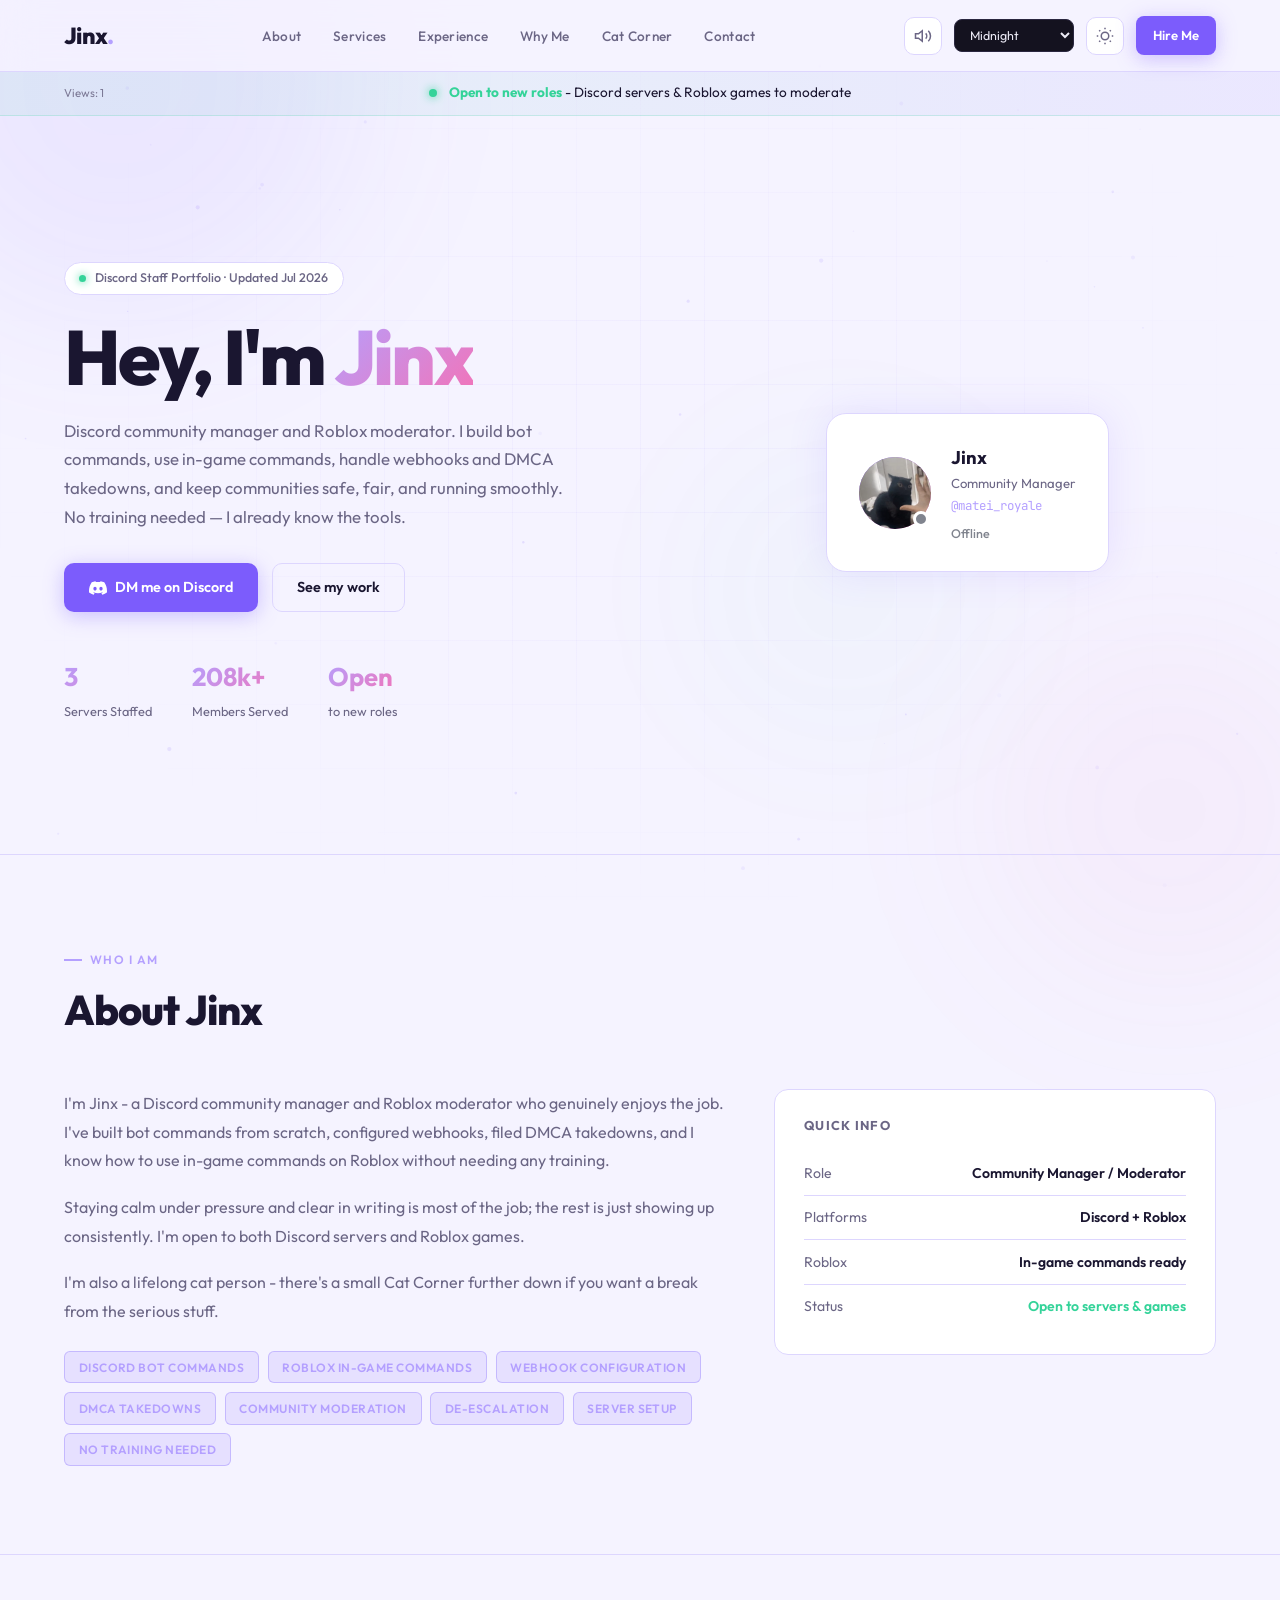
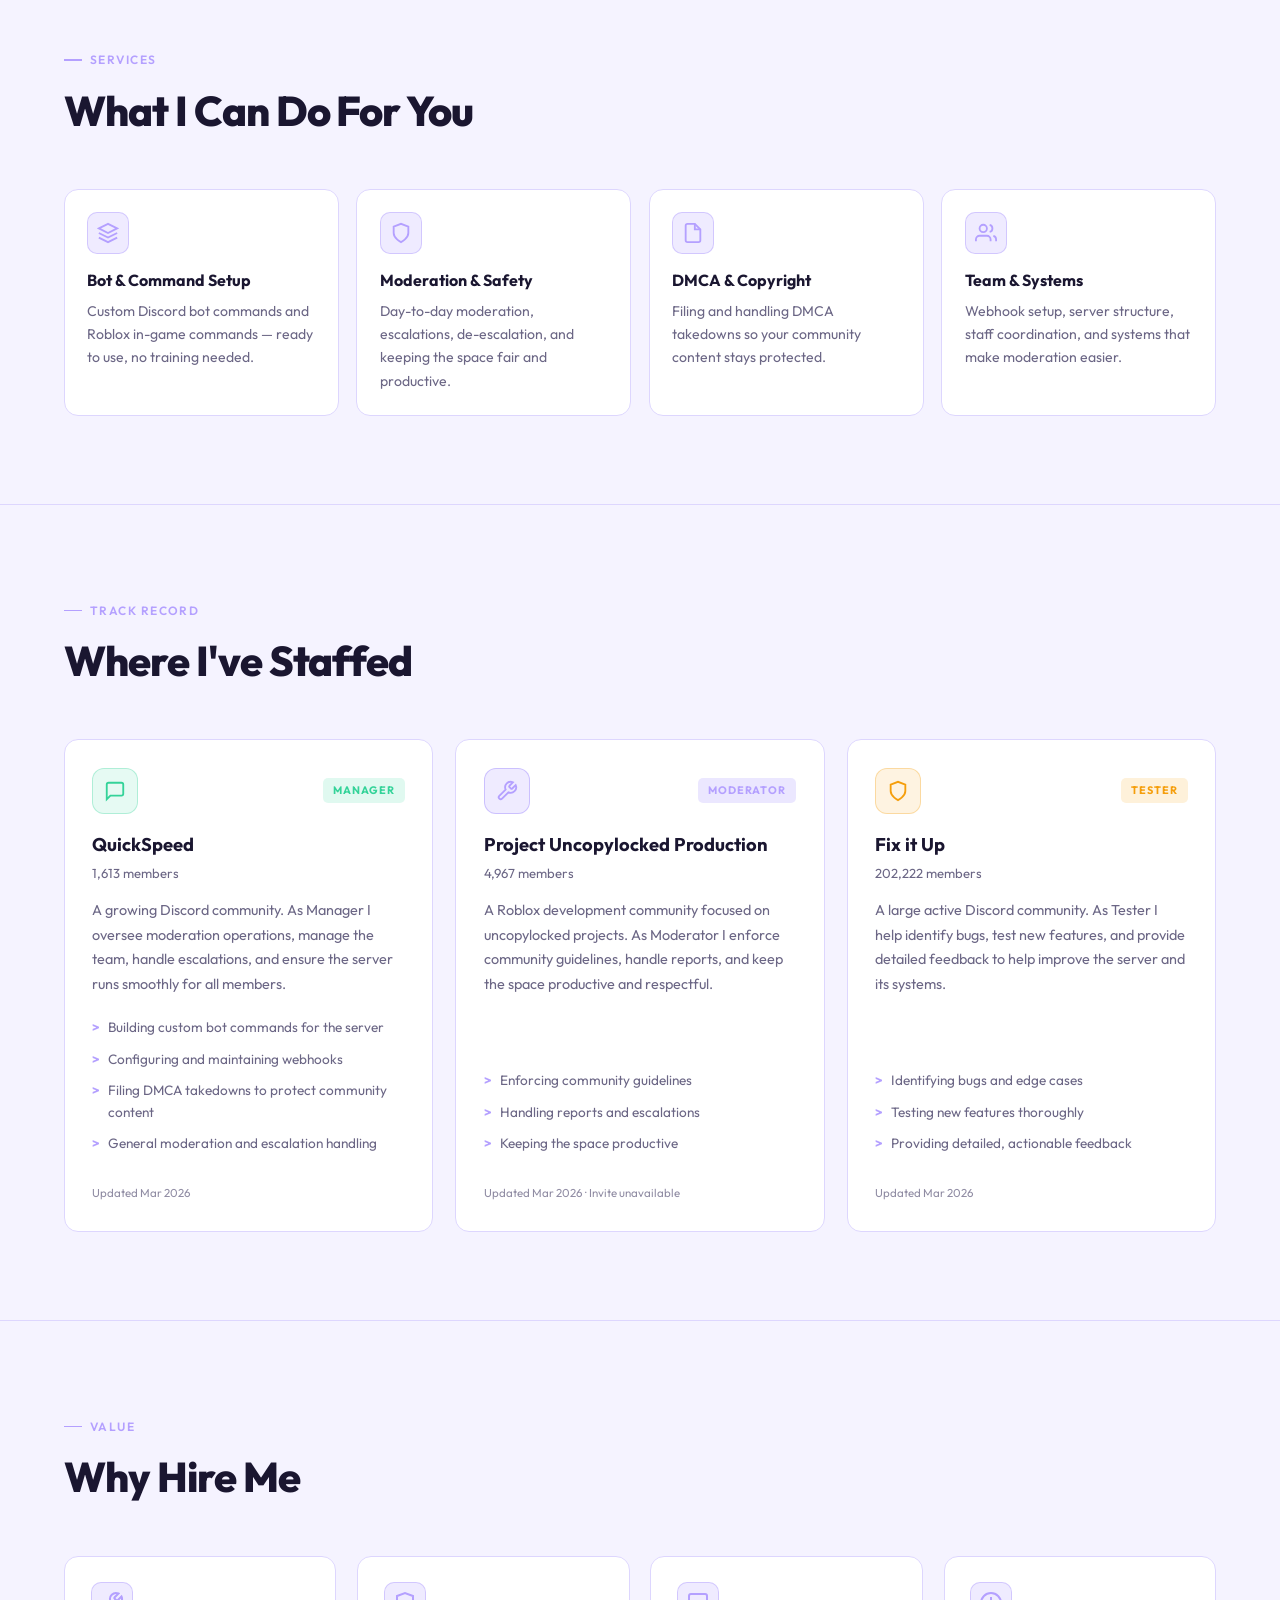
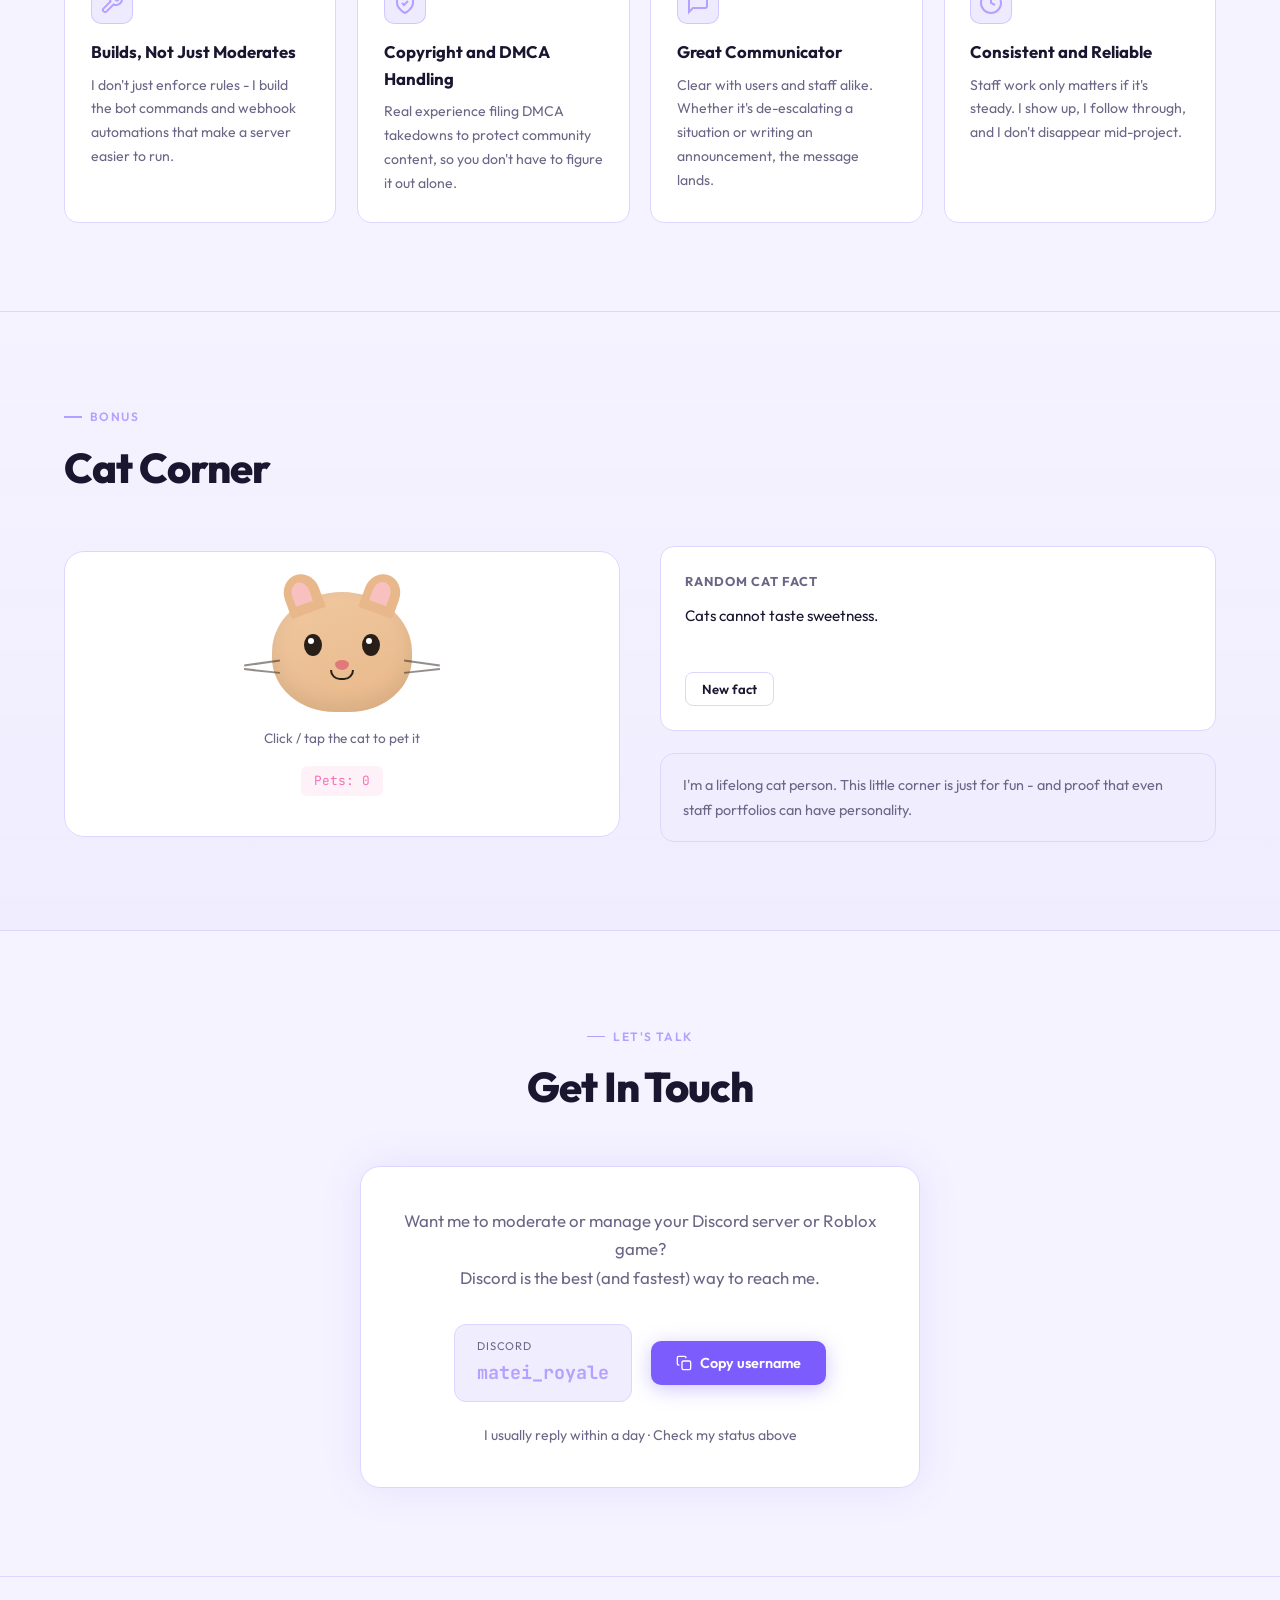
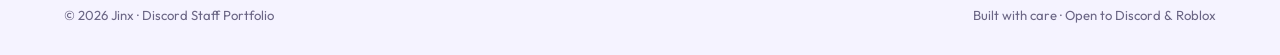
==== commit 39e22ea1: "Add files via upload" ====
--- a/index.html
+++ b/index.html
@@ -1,1041 +1,393 @@
 <!DOCTYPE html>
 <html lang="en">
 <head>
-<meta charset="UTF-8" />
-<meta name="viewport" content="width=device-width, initial-scale=1.0"/>
-<title>Jinx — Discord Staff Portfolio</title>
-<meta name="description" content="Jinx — Discord community manager and moderator. Bot commands, webhooks, DMCA handling, and community care."/>
-<link href="https://fonts.googleapis.com/css2?family=Syne:wght@400;700;800&family=DM+Mono:wght@300;400;500&display=swap" rel="stylesheet"/>
-<style>
-  :root{
-    --bg:        #0a0812;
-    --surface:   #141024;
-    --surface-2: #1b1730;
-    --border:    #2a2444;
-    --purple:    #8b5cf6;
-    --purple-lt: #c4b5fd;
-    --pink:      #f472b6;
-    --mint:      #34d399;
-    --text:      #ece9f7;
-    --muted:     #8f89ab;
-    --glow: 0 0 30px rgba(139,92,246,.35);
-  }
-  body.light{
-    --bg:        #f6f4ff;
-    --surface:   #ffffff;
-    --surface-2: #f0ecff;
-    --border:    #ddd6f5;
-    --text:      #1a1730;
-    --muted:     #6f6a8a;
-    --glow: 0 0 30px rgba(139,92,246,.18);
-  }
-  body.light .orb{ opacity:.25; }
-  body.light .grid-overlay{ opacity:.4; }
-
-  *,*::before,*::after{ box-sizing:border-box; margin:0; padding:0; }
-  html{ scroll-behavior:smooth; }
-  body{
-    background:var(--bg); color:var(--text);
-    font-family:'DM Mono',monospace; font-size:15px; line-height:1.7;
-    overflow-x:hidden;
-  }
-  ::selection{ background:rgba(139,92,246,.35); color:#fff; }
-
-  .grid-overlay{
-    position:fixed; inset:0; z-index:0; pointer-events:none;
-    background-image:
-      linear-gradient(rgba(139,92,246,.05) 1px, transparent 1px),
-      linear-gradient(90deg, rgba(139,92,246,.05) 1px, transparent 1px);
-    background-size:56px 56px;
-    transition:opacity .4s;
-  }
-  .orb{
-    position:fixed; border-radius:50%; filter:blur(70px); z-index:0; pointer-events:none;
-    transition:opacity .4s;
-  }
-  .orb1{ width:420px; height:420px; top:-140px; left:-120px; background:rgba(139,92,246,.28); }
-  .orb2{ width:360px; height:360px; bottom:-120px; right:-100px; background:rgba(244,114,182,.18); }
-  .orb3{ width:260px; height:260px; top:45%; left:60%; background:rgba(52,211,153,.12); }
-
-  #cursor-glow{
-    position:fixed; width:260px; height:260px; border-radius:50%;
-    background:radial-gradient(circle, rgba(139,92,246,.10), transparent 70%);
-    pointer-events:none; z-index:1; transform:translate(-50%,-50%);
-    transition:opacity .3s; opacity:0;
-  }
-
-  section, nav, footer{ position:relative; z-index:2; }
-
-  /* NAV */
-  nav{
-    display:flex; align-items:center; justify-content:space-between;
-    padding:1.3rem 6vw; border-bottom:1px solid var(--border);
-    backdrop-filter:blur(12px); background:rgba(10,8,18,.7);
-    position:sticky; top:0; z-index:100;
-  }
-  body.light nav{ background:rgba(246,244,255,.8); }
-  .nav-logo{
-    font-family:'Syne',sans-serif; font-weight:800; font-size:1.4rem; letter-spacing:-.02em;
-    background:linear-gradient(135deg, var(--purple-lt), var(--pink));
-    -webkit-background-clip:text; -webkit-text-fill-color:transparent;
-    cursor:pointer; border:none; background-color:transparent;
-  }
-  .nav-links{ display:flex; gap:2rem; list-style:none; }
-  .nav-links a{
-    color:var(--muted); text-decoration:none; font-size:.8rem;
-    letter-spacing:.1em; text-transform:uppercase; transition:color .2s;
-  }
-  .nav-links a:hover{ color:var(--purple-lt); }
-  .nav-right{ display:flex; align-items:center; gap:.7rem; }
-  .icon-btn{
-    background:var(--surface); border:1px solid var(--border); color:var(--text);
-    border-radius:20px; padding:.4rem .8rem; font-family:'DM Mono',monospace;
-    font-size:.72rem; cursor:pointer; letter-spacing:.05em; transition:all .2s;
-    display:flex; align-items:center; gap:.4rem;
-  }
-  .icon-btn:hover{ border-color:var(--purple-lt); color:var(--purple-lt); }
-  .icon-btn.active{ border-color:var(--mint); color:var(--mint); }
-  .hamburger{ display:none; flex-direction:column; gap:5px; background:none; border:none; cursor:pointer; padding:.3rem; }
-  .hamburger span{ display:block; width:24px; height:2px; background:var(--text); border-radius:2px; transition:.3s; }
-  .hamburger.open span:nth-child(1){ transform:translateY(7px) rotate(45deg); }
-  .hamburger.open span:nth-child(2){ opacity:0; }
-  .hamburger.open span:nth-child(3){ transform:translateY(-7px) rotate(-45deg); }
-  .mobile-nav{
-    display:none; position:fixed; inset:0; top:60px; background:rgba(10,8,18,.97);
-    backdrop-filter:blur(16px); z-index:98; flex-direction:column;
-    align-items:center; justify-content:center; gap:2rem;
-  }
-  .mobile-nav.open{ display:flex; }
-  .mobile-nav a{ color:var(--text); text-decoration:none; font-family:'Syne',sans-serif; font-size:1.7rem; font-weight:700; }
-  .mobile-nav a:hover{ color:var(--purple-lt); }
-
-  /* BANNER */
-  .avail-banner{
-    background:linear-gradient(90deg, rgba(52,211,153,.10), rgba(139,92,246,.10));
-    border-bottom:1px solid rgba(52,211,153,.25);
-    padding:.6rem 6vw; display:flex; align-items:center; justify-content:center; gap:.7rem;
-    font-size:.78rem; letter-spacing:.03em; text-align:center;
-  }
-  .avail-dot{ width:8px; height:8px; border-radius:50%; background:var(--mint); box-shadow:0 0 8px var(--mint); animation:pulse 2s infinite; flex-shrink:0; }
-  @keyframes pulse{ 0%,100%{opacity:1;transform:scale(1);} 50%{opacity:.6;transform:scale(1.3);} }
-  .avail-banner strong{ color:var(--mint); }
-
-  /* HERO */
-  #hero{ min-height:88vh; display:flex; flex-direction:column; justify-content:center; padding:8vh 6vw 6vh; }
-  .hero-layout{ display:flex; align-items:center; gap:4rem; flex-wrap:wrap; }
-  .hero-text{ flex:1; min-width:280px; }
-  .hero-tag{
-    font-size:.75rem; letter-spacing:.18em; text-transform:uppercase; color:var(--purple-lt);
-    display:flex; align-items:center; gap:.6rem; margin-bottom:1.4rem;
-    opacity:0; animation:fadeUp .6s .2s forwards;
-  }
-  .hero-tag::before{ content:''; width:28px; height:1px; background:var(--purple-lt); }
-  .last-updated{
-    display:inline-flex; align-items:center; gap:.5rem; font-size:.7rem; color:var(--muted);
-    background:var(--surface); border:1px solid var(--border); border-radius:20px;
-    padding:.3rem .9rem; margin-bottom:1.2rem;
-    opacity:0; animation:fadeUp .6s .1s forwards;
-  }
-  .last-updated span{ color:var(--purple-lt); }
-  h1{
-    font-family:'Syne',sans-serif; font-size:clamp(3rem,8vw,6.4rem); font-weight:800;
-    line-height:.97; letter-spacing:-.03em; margin-bottom:1.1rem;
-    opacity:0; animation:fadeUp .7s .35s forwards;
-  }
-  h1 .highlight{
-    display:block; background:linear-gradient(135deg, var(--purple-lt) 0%, var(--pink) 100%);
-    -webkit-background-clip:text; -webkit-text-fill-color:transparent;
-  }
-  .hero-sub{ max-width:520px; color:var(--muted); font-size:.95rem; margin-bottom:2.2rem; opacity:0; animation:fadeUp .7s .5s forwards; }
-  .btn-row{ display:flex; gap:1rem; flex-wrap:wrap; opacity:0; animation:fadeUp .7s .65s forwards; }
-  .btn{
-    display:inline-flex; align-items:center; gap:.5rem; padding:.75rem 1.7rem; border-radius:5px;
-    font-family:'DM Mono',monospace; font-size:.8rem; letter-spacing:.08em; text-transform:uppercase;
-    text-decoration:none; transition:all .25s; cursor:pointer; border:none;
-  }
-  .btn-primary{ background:var(--purple); color:#fff; border:1px solid var(--purple); box-shadow:0 0 20px rgba(139,92,246,.4); }
-  .btn-primary:hover{ background:var(--purple-lt); color:#0a0812; box-shadow:0 0 35px rgba(196,181,253,.55); transform:translateY(-2px); }
-  .btn-ghost{ background:transparent; color:var(--text); border:1px solid var(--border); }
-  .btn-ghost:hover{ border-color:var(--purple-lt); color:var(--purple-lt); transform:translateY(-2px); }
-
-  @keyframes fadeUp{ from{opacity:0; transform:translateY(16px);} to{opacity:1; transform:translateY(0);} }
-
-  /* AVATAR + CAT FAMILIAR */
-  .hero-avatar-wrap{ flex-shrink:0; opacity:0; animation:fadeUp .8s .4s forwards; position:relative; }
-  .avatar-ring{ position:relative; display:inline-block; }
-  .avatar-ring::before{ content:''; position:absolute; inset:-8px; border-radius:50%; border:1px solid rgba(139,92,246,.3); animation:ringspin 8s linear infinite; }
-  .avatar-ring::after{ content:''; position:absolute; inset:-17px; border-radius:50%; border:1px dashed rgba(196,181,253,.2); animation:ringspin 14s linear infinite reverse; }
-  @keyframes ringspin{ from{transform:rotate(0);} to{transform:rotate(360deg);} }
-  .hero-avatar{
-    width:200px; height:200px; border-radius:50%; border:3px solid var(--purple);
-    box-shadow:0 0 40px rgba(139,92,246,.5), 0 0 80px rgba(139,92,246,.2);
-    animation:float 6s ease-in-out infinite;
-    display:flex; align-items:center; justify-content:center; overflow:hidden;
-    background:linear-gradient(135deg, #1b1730, #0a0812);
-    font-family:'Syne',sans-serif; font-weight:800; font-size:4.2rem;
-    background-clip:padding-box;
-  }
-  .hero-avatar img{ width:100%; height:100%; object-fit:cover; }
-  .hero-avatar span{ background:linear-gradient(135deg,var(--purple-lt),var(--pink)); -webkit-background-clip:text; -webkit-text-fill-color:transparent; }
-  @keyframes float{ 0%,100%{transform:translateY(0) rotate(-1deg);} 50%{transform:translateY(-12px) rotate(1deg);} }
-  .online-badge{
-    position:absolute; bottom:14px; right:14px; width:20px; height:20px; border-radius:50%;
-    background:var(--mint); border:3px solid var(--bg); box-shadow:0 0 10px var(--mint); animation:pulse 2s infinite;
-  }
-  .familiar{
-    position:absolute; bottom:-6px; left:-26px; width:46px; height:46px; cursor:pointer;
-    filter:drop-shadow(0 0 8px rgba(139,92,246,.5)); transition:transform .2s;
-  }
-  .familiar:hover{ transform:scale(1.12) rotate(-4deg); }
-
-  /* TICKER */
-  .ticker-wrap{ overflow:hidden; border-top:1px solid var(--border); border-bottom:1px solid var(--border); background:var(--surface); padding:.7rem 0; }
-  .ticker-track{ display:flex; width:max-content; animation:tickerscroll 32s linear infinite; }
-  .ticker-wrap:hover .ticker-track{ animation-play-state:paused; }
-  @keyframes tickerscroll{ from{transform:translateX(0);} to{transform:translateX(-50%);} }
-  .ticker-item{ display:flex; align-items:center; gap:.6rem; padding:0 2.2rem; white-space:nowrap; font-size:.78rem; color:var(--muted); letter-spacing:.05em; }
-  .ticker-item .dot{ color:var(--purple-lt); }
-
-  /* SECTIONS */
-  .section{ padding:6.5rem 6vw; border-top:1px solid var(--border); }
-  .section-label{ font-size:.72rem; letter-spacing:.2em; text-transform:uppercase; color:var(--purple-lt); margin-bottom:.6rem; display:flex; align-items:center; gap:.6rem; }
-  .section-label::before{ content:''; width:22px; height:1px; background:var(--purple-lt); }
-  .section-title{ font-family:'Syne',sans-serif; font-weight:800; font-size:clamp(1.7rem,4vw,2.7rem); letter-spacing:-.02em; margin-bottom:2.6rem; }
-
-  .reveal{ opacity:0; transform:translateY(24px); transition:opacity .6s ease, transform .6s ease; }
-  .reveal.in{ opacity:1; transform:translateY(0); }
-
-  /* ABOUT */
-  .about-grid{ display:grid; grid-template-columns:1.15fr .85fr; gap:3.5rem; align-items:start; }
-  @media (max-width:800px){ .about-grid, .contact-wrap{ grid-template-columns:1fr; } }
-  .about-body{ color:var(--muted); line-height:1.9; }
-  .about-body p+p{ margin-top:1rem; }
-  .skills-list{ display:flex; flex-wrap:wrap; gap:.6rem; margin-top:1.6rem; }
-  .skill-tag{
-    background:rgba(139,92,246,.14); border:1px solid rgba(139,92,246,.35); color:var(--purple-lt);
-    font-size:.72rem; letter-spacing:.06em; text-transform:uppercase; padding:.3rem .85rem; border-radius:3px;
-  }
-  .about-aside{ background:var(--surface); border:1px solid var(--border); border-radius:10px; padding:1.8rem; }
-  .aside-title{ font-family:'Syne',sans-serif; font-size:.82rem; font-weight:700; text-transform:uppercase; letter-spacing:.1em; color:var(--muted); margin-bottom:1.1rem; }
-  .info-row{ display:flex; justify-content:space-between; gap:1rem; padding:.6rem 0; border-bottom:1px solid var(--border); font-size:.82rem; }
-  .info-row:last-child{ border-bottom:none; }
-  .info-key{ color:var(--muted); }
-  .info-val{ color:var(--purple-lt); text-align:right; }
-
-  /* EXPERIENCE CARD */
-  .cards{ display:grid; grid-template-columns:repeat(auto-fill,minmax(300px,1fr)); gap:1.4rem; }
-  .card{
-    background:var(--surface); border:1px solid var(--border); border-radius:10px; padding:1.9rem;
-    transition:border-color .25s, box-shadow .25s, transform .25s; position:relative; overflow:hidden;
-  }
-  .card::before{ content:''; position:absolute; inset:0; background:linear-gradient(135deg, rgba(139,92,246,.07), transparent 60%); opacity:0; transition:opacity .3s; }
-  .card:hover{ border-color:var(--purple); box-shadow:var(--glow); transform:translateY(-3px); }
-  .card:hover::before{ opacity:1; }
-  .card-icon{ width:48px; height:48px; border-radius:11px; margin-bottom:1.1rem; display:flex; align-items:center; justify-content:center; font-size:1.3rem; background:rgba(88,101,242,.18); border:1px solid rgba(88,101,242,.4); }
-  .card-name{ font-family:'Syne',sans-serif; font-weight:700; font-size:1.05rem; margin-bottom:.3rem; }
-  .card-meta{ font-size:.78rem; color:var(--muted); margin-bottom:1rem; }
-  .card-desc{ font-size:.82rem; color:var(--muted); line-height:1.8; }
-  .card-badge{ display:inline-block; font-size:.66rem; letter-spacing:.1em; text-transform:uppercase; padding:.25rem .7rem; border-radius:3px; background:rgba(139,92,246,.2); color:var(--purple-lt); border:1px solid rgba(139,92,246,.4); margin-bottom:1rem; }
-  .card-badge.badge-manager{ background:rgba(52,211,153,.16); color:var(--mint); border-color:rgba(52,211,153,.4); }
-  .card-badge.badge-tester{ background:rgba(245,158,11,.16); color:#f59e0b; border-color:rgba(245,158,11,.4); }
-  .card-meta-row{ display:flex; align-items:center; justify-content:space-between; margin-top:1.3rem; flex-wrap:wrap; gap:.6rem; }
-  .card-link{ font-size:.72rem; color:var(--muted); text-decoration:none; letter-spacing:.05em; transition:color .2s; }
-  .card-link:hover{ color:var(--purple-lt); }
-  .card-link.disabled{ color:var(--muted); opacity:.55; pointer-events:none; }
-  .card-updated{ font-size:.68rem; color:var(--muted); margin-top:.7rem; opacity:.7; }
-  .responsibility-list{ list-style:none; margin-top:1rem; display:flex; flex-direction:column; gap:.55rem; }
-  .responsibility-list li{ font-size:.82rem; color:var(--muted); display:flex; gap:.6rem; align-items:flex-start; }
-  .responsibility-list li::before{ content:'▸'; color:var(--purple-lt); flex-shrink:0; }
-  .aside-note{ margin-top:1.4rem; font-size:.8rem; color:var(--muted); line-height:1.8; padding:1rem 1.2rem; background:var(--surface); border:1px solid var(--border); border-radius:8px; }
-
-  /* WHY GRID */
-  .why-grid{ display:grid; grid-template-columns:repeat(auto-fill,minmax(240px,1fr)); gap:1.2rem; }
-  .why-card{ background:var(--surface); border:1px solid var(--border); border-radius:10px; padding:1.6rem; transition:border-color .25s,transform .25s,box-shadow .25s; }
-  .why-card:hover{ border-color:var(--purple); transform:translateY(-3px); box-shadow:var(--glow); }
-  .why-icon{ font-size:1.7rem; margin-bottom:.8rem; }
-  .why-title{ font-family:'Syne',sans-serif; font-weight:700; font-size:1rem; margin-bottom:.5rem; }
-  .why-desc{ font-size:.82rem; color:var(--muted); line-height:1.8; }
-
-  /* CAT CORNER */
-  #cat-corner{ background:var(--surface-2); }
-  .cat-layout{ display:grid; grid-template-columns:.9fr 1.1fr; gap:3.5rem; align-items:center; }
-  @media (max-width:800px){ .cat-layout{ grid-template-columns:1fr; } }
-  .cat-stage{
-    background:var(--surface); border:1px solid var(--border); border-radius:14px;
-    padding:1.5rem; display:flex; flex-direction:column; align-items:center; gap:1rem;
-    box-shadow:0 0 0 rgba(0,0,0,0);
-  }
-  #cat-canvas{ width:100%; max-width:340px; height:320px; cursor:pointer; touch-action:none; }
-  .cat-hint{ font-size:.72rem; color:var(--muted); letter-spacing:.04em; text-align:center; }
-  .cat-controls{ display:flex; flex-direction:column; gap:1.2rem; }
-  .control-row{ display:flex; align-items:center; justify-content:space-between; gap:1rem; background:var(--surface); border:1px solid var(--border); border-radius:8px; padding:.9rem 1.2rem; }
-  .control-label{ font-size:.8rem; }
-  .control-label small{ display:block; color:var(--muted); font-size:.68rem; margin-top:.15rem; }
-  .toggle-switch{ position:relative; width:42px; height:22px; border-radius:20px; background:var(--border); border:none; cursor:pointer; flex-shrink:0; transition:background .25s; }
-  .toggle-switch::after{ content:''; position:absolute; top:2px; left:2px; width:18px; height:18px; border-radius:50%; background:var(--muted); transition:transform .25s, background .25s; }
-  .toggle-switch.on{ background:rgba(52,211,153,.3); }
-  .toggle-switch.on::after{ transform:translateX(20px); background:var(--mint); }
-  input[type=range]{ width:120px; accent-color:var(--purple-lt); }
-  .cat-fact{
-    font-size:.85rem; color:var(--purple-lt); min-height:2.6em; line-height:1.6;
-    border-left:2px solid var(--purple); padding-left:1rem;
-  }
-  .purr-meter{ display:flex; gap:4px; align-items:flex-end; height:18px; }
-  .purr-bar{ width:5px; background:var(--purple); border-radius:2px; height:4px; transition:height .1s; }
-
-  /* CONTACT */
-  .contact-wrap{ display:grid; grid-template-columns:1fr 1fr; gap:3.5rem; align-items:start; }
-  .contact-blurb{ color:var(--muted); line-height:1.9; }
-  .socials{ display:flex; flex-direction:column; gap:.9rem; margin-top:1.8rem; }
-  .social-link{
-    display:flex; align-items:center; gap:1rem; background:var(--surface); border:1px solid var(--border);
-    border-radius:8px; padding:1rem 1.3rem; text-decoration:none; color:var(--text);
-    transition:border-color .2s, box-shadow .2s; font-size:.85rem;
-  }
-  .social-link:hover{ border-color:var(--purple-lt); box-shadow:var(--glow); }
-  .social-icon{ font-size:1.3rem; }
-  .social-name{ font-family:'Syne',sans-serif; font-weight:700; font-size:.9rem; }
-  .social-handle{ font-size:.75rem; color:var(--muted); display:flex; align-items:center; gap:.4rem; }
-  .copy-btn{
-    background:none; border:1px solid var(--border); color:var(--muted); border-radius:4px;
-    padding:.15rem .5rem; font-size:.66rem; cursor:pointer; letter-spacing:.05em;
-    font-family:'DM Mono',monospace; transition:all .2s;
-  }
-  .copy-btn:hover{ border-color:var(--purple-lt); color:var(--purple-lt); }
-  .copy-btn.copied{ border-color:var(--mint); color:var(--mint); }
-  .contact-note{ margin-top:1.4rem; padding:1rem 1.3rem; background:rgba(139,92,246,.08); border:1px solid rgba(139,92,246,.25); border-radius:8px; font-size:.82rem; color:var(--muted); line-height:1.8; }
-  .contact-note strong{ color:var(--purple-lt); }
-  .contact-visual{
-    background:var(--surface); border:1px solid var(--border); border-radius:12px; padding:2rem;
-    display:flex; flex-direction:column; gap:1rem; align-items:center; justify-content:center; min-height:260px;
-  }
-  .status-pill{ display:inline-flex; align-items:center; gap:.5rem; background:var(--surface-2); border:1px solid var(--border); border-radius:20px; padding:.4rem 1rem; font-size:.75rem; }
-  .status-pill .dot{ width:8px; height:8px; border-radius:50%; background:var(--mint); box-shadow:0 0 6px var(--mint); }
-
-  /* FOOTER */
-  footer{ padding:2.5rem 6vw; border-top:1px solid var(--border); }
-  .footer-inner{ display:flex; align-items:center; justify-content:space-between; flex-wrap:wrap; gap:1rem; font-size:.78rem; color:var(--muted); }
-  .footer-back{
-    background:var(--surface); border:1px solid var(--border); color:var(--muted); border-radius:4px;
-    padding:.4rem 1rem; font-family:'DM Mono',monospace; font-size:.75rem; cursor:pointer;
-    text-decoration:none; display:inline-flex; align-items:center; gap:.4rem; transition:all .2s;
-  }
-  .footer-back:hover{ border-color:var(--purple-lt); color:var(--purple-lt); transform:translateY(-2px); }
-
-  @media (max-width:760px){
-    .nav-links{ display:none; }
-    .hamburger{ display:flex; }
-    #hero{ min-height:auto; padding-top:6vh; }
-    .hero-layout{ flex-direction:column-reverse; text-align:left; }
-  }
-  @media (prefers-reduced-motion: reduce){
-    *{ animation-duration:.001ms !important; animation-iteration-count:1 !important; transition-duration:.001ms !important; }
-  }
-</style>
+  <meta charset="UTF-8" />
+  <meta name="viewport" content="width=device-width, initial-scale=1.0" />
+  <title>Jinx - Discord Staff Portfolio</title>
+  <meta name="description" content="Jinx - Discord community manager and moderator. Bot commands, webhooks, DMCA handling, and community care." />
+  <meta name="theme-color" content="#0b0a14" />
+  <link rel="preconnect" href="https://fonts.googleapis.com" />
+  <link rel="preconnect" href="https://fonts.gstatic.com" crossorigin />
+  <link href="https://fonts.googleapis.com/css2?family=Outfit:wght@300;400;500;600;700;800&family=JetBrains+Mono:wght@400;500&display=swap" rel="stylesheet" />
+  <link rel="stylesheet" href="styles.css" />
 </head>
 <body>
-
-<div class="grid-overlay"></div>
-<div class="orb orb1"></div>
-<div class="orb orb2"></div>
-<div class="orb orb3"></div>
-<div id="cursor-glow"></div>
-
-<div class="avail-banner">
-  <div class="avail-dot"></div>
-  <p><strong>Open to new staff roles</strong> — looking for Discord servers to help moderate and manage. DM me!</p>
-</div>
-
-<nav>
-  <button class="nav-logo" onclick="window.scrollTo({top:0,behavior:'smooth'})">Jinx</button>
-  <ul class="nav-links">
-    <li><a href="#about">About</a></li>
-    <li><a href="#experience">Experience</a></li>
-    <li><a href="#why">Why Me</a></li>
-    <li><a href="#cat-corner">Cat Corner</a></li>
-    <li><a href="#contact">Contact</a></li>
-  </ul>
-  <div class="nav-right">
-    <button class="icon-btn" id="ambient-btn" onclick="toggleAmbient()">🔈 Sound</button>
-    <button class="icon-btn" id="theme-btn" onclick="toggleTheme()">🌙 Dark</button>
-    <button class="hamburger" id="hamburger" onclick="toggleMobileNav()" aria-label="Menu"><span></span><span></span><span></span></button>
+  <div id="cursor-glow" aria-hidden="true"></div>
+  <canvas id="particles" aria-hidden="true"></canvas>
+  <div class="orb orb-1" aria-hidden="true"></div>
+  <div class="orb orb-2" aria-hidden="true"></div>
+  <div class="orb orb-3" aria-hidden="true"></div>
+  <div class="grid-bg" aria-hidden="true"></div>
+
+  <nav class="nav" id="nav">
+    <a href="#hero" class="logo">Jinx<span>.</span></a>
+    <ul class="nav-links">
+      <li><a href="#about">About</a></li>
+      <li><a href="#offer">Services</a></li>
+      <li><a href="#experience">Experience</a></li>
+      <li><a href="#why">Why Me</a></li>
+      <li><a href="#cat">Cat Corner</a></li>
+      <li><a href="#contact">Contact</a></li>
+    </ul>
+    <div class="nav-actions">
+      <button class="sound-toggle" id="soundToggle" aria-label="Toggle sounds" title="Toggle sounds">
+        <svg class="icon-sound-on" width="18" height="18" viewBox="0 0 24 24" fill="none" stroke="currentColor" stroke-width="2"><polygon points="11 5 6 9 2 9 2 15 6 15 11 19 11 5"/><path d="M19.07 4.93a10 10 0 0 1 0 14.14M15.54 8.46a5 5 0 0 1 0 7.07"/></svg>
+        <svg class="icon-sound-off" width="18" height="18" viewBox="0 0 24 24" fill="none" stroke="currentColor" stroke-width="2"><polygon points="11 5 6 9 2 9 2 15 6 15 11 19 11 5"/><line x1="23" y1="9" x2="17" y2="15"/><line x1="17" y1="9" x2="23" y2="15"/></svg>
+      </button>
+      <select id="themePicker" class="theme-picker" title="Switch design">
+        <option value="midnight">Midnight</option>
+        <option value="minimal">Minimal Light</option>
+        <option value="cyber">Cyber Neon</option>
+        <option value="pastel">Soft Pastel</option>
+        <option value="terminal">Terminal</option>
+        <option value="glass">Glass</option>
+        <option value="brutalist">Brutalist</option>
+      </select>
+      <button class="theme-toggle" id="themeToggle" aria-label="Toggle theme" title="Toggle light/dark">
+        <svg class="icon-sun" width="18" height="18" viewBox="0 0 24 24" fill="none" stroke="currentColor" stroke-width="2"><circle cx="12" cy="12" r="5"/><path d="M12 1v2M12 21v2M4.22 4.22l1.42 1.42M18.36 18.36l1.42 1.42M1 12h2M21 12h2M4.22 19.78l1.42-1.42M18.36 5.64l1.42-1.42"/></svg>
+        <svg class="icon-moon" width="18" height="18" viewBox="0 0 24 24" fill="none" stroke="currentColor" stroke-width="2"><path d="M21 12.79A9 9 0 1 1 11.21 3 7 7 0 0 0 21 12.79z"/></svg>
+      </button>
+      <a href="#contact" class="btn btn-sm btn-primary">Hire Me</a>
+      <button class="hamburger" id="hamburger" aria-label="Menu">
+        <span></span><span></span><span></span>
+      </button>
+    </div>
+  </nav>
+
+  <div class="mobile-menu" id="mobileMenu">
+    <a href="#about">About</a>
+    <a href="#offer">Services</a>
+    <a href="#experience">Experience</a>
+    <a href="#why">Why Me</a>
+    <a href="#cat">Cat Corner</a>
+    <a href="#contact">Contact</a>
   </div>
-</nav>
-
-<div class="mobile-nav" id="mobile-nav">
-  <a href="#about" onclick="closeMobileNav()">About</a>
-  <a href="#experience" onclick="closeMobileNav()">Experience</a>
-  <a href="#why" onclick="closeMobileNav()">Why Me</a>
-  <a href="#cat-corner" onclick="closeMobileNav()">Cat Corner</a>
-  <a href="#contact" onclick="closeMobileNav()">Contact</a>
-</div>
-
-<section id="hero">
-  <div class="hero-layout">
-    <div class="hero-text">
-      <div class="last-updated">Last updated <span id="last-updated-date">—</span></div>
-      <p class="hero-tag">Moderation &amp; Community Portfolio</p>
-      <h1>Hey, I'm<span class="highlight">Jinx.</span></h1>
-      <p class="hero-sub">
-        Discord community manager and moderator. I build bot commands, wire up webhooks,
-        handle DMCA takedowns, and keep servers safe, fair and running smoothly.
+
+  <div class="banner"><span class="views" id="viewCount" title="Unique views">—</span>
+    <span class="dot"></span>
+    <span><strong>Open to new roles</strong> - Discord servers &amp; Roblox games to moderate</span>
+  </div>
+
+  <header id="hero" class="hero">
+    <div class="hero-content">
+      <div class="hero-badge">
+        <span class="pulse"></span>
+        Discord Staff Portfolio · Updated Jul 2026
+      </div>
+      <h1>Hey, I'm <span class="gradient">Jinx</span></h1>
+      <p class="hero-lead">
+        Discord community manager and Roblox moderator. I build bot commands, use in-game commands,
+        handle webhooks and DMCA takedowns, and keep communities safe, fair, and running smoothly.
+        No training needed — I already know the tools.
       </p>
-      <div class="btn-row">
-        <a href="#experience" class="btn btn-primary" onmouseenter="Sound.hover()">View Experience</a>
-        <a href="#contact" class="btn btn-ghost" onmouseenter="Sound.hover()">Get In Touch</a>
-      </div>
-    </div>
-    <div class="hero-avatar-wrap">
-      <div class="avatar-ring">
-        <div class="hero-avatar"><img src="https://static2.klipy.com/ii/39f2394ae36df6e199be9eb7c9fa1012/48/53/6uWKZpAD.gif" alt="Jinx avatar" loading="lazy"/></div>
-        <div class="online-badge"></div>
-      </div>
-      <svg class="familiar" id="familiar-svg" viewBox="0 0 64 64" onclick="Cat.petFromHero()">
-        <ellipse cx="32" cy="40" rx="20" ry="16" fill="#1b1730" stroke="#8b5cf6" stroke-width="2"/>
-        <path d="M16 30 L10 12 L26 24 Z" fill="#1b1730" stroke="#8b5cf6" stroke-width="2"/>
-        <path d="M48 30 L54 12 L38 24 Z" fill="#1b1730" stroke="#8b5cf6" stroke-width="2"/>
-        <circle cx="24" cy="36" r="3" fill="#c4b5fd"/>
-        <circle cx="40" cy="36" r="3" fill="#c4b5fd"/>
-        <path d="M30 44 Q32 47 34 44" stroke="#f472b6" stroke-width="2" fill="none" stroke-linecap="round"/>
-      </svg>
-    </div>
+      <div class="hero-cta">
+        <a href="#contact" class="btn btn-primary">
+          <svg width="18" height="18" viewBox="0 0 24 24" fill="currentColor"><path d="M20.317 4.37a19.791 19.791 0 0 0-4.885-1.515.074.074 0 0 0-.079.037c-.21.375-.444.864-.608 1.25a18.27 18.27 0 0 0-5.487 0 12.64 12.64 0 0 0-.617-1.25.077.077 0 0 0-.079-.037A19.736 19.736 0 0 0 3.677 4.37a.07.07 0 0 0-.032.027C.533 9.046-.32 13.58.099 18.057a.082.082 0 0 0 .031.057 19.9 19.9 0 0 0 5.993 3.03.078.078 0 0 0 .084-.028 14.09 14.09 0 0 0 1.226-1.994.076.076 0 0 0-.041-.106 13.107 13.107 0 0 1-1.872-.892.077.077 0 0 1-.008-.128 10.2 10.2 0 0 0 .372-.292.074.074 0 0 1 .077-.01c3.928 1.793 8.18 1.793 12.062 0a.074.074 0 0 1 .078.01c.12.098.246.198.373.292a.077.077 0 0 1-.006.127 12.299 12.299 0 0 1-1.873.892.077.077 0 0 0-.041.107c.36.698.772 1.362 1.225 1.993a.076.076 0 0 0 .084.028 19.839 19.839 0 0 0 6.002-3.03.077.077 0 0 0 .032-.054c.5-5.177-.838-9.674-3.549-13.66a.061.061 0 0 0-.031-.03zM8.02 15.33c-1.183 0-2.157-1.085-2.157-2.419 0-1.333.956-2.419 2.157-2.419 1.21 0 2.176 1.096 2.157 2.42 0 1.333-.956 2.418-2.157 2.418zm7.975 0c-1.183 0-2.157-1.085-2.157-2.419 0-1.333.955-2.419 2.157-2.419 1.21 0 2.176 1.096 2.157 2.42 0 1.333-.946 2.418-2.157 2.418z"/></svg>
+          DM me on Discord
+        </a>
+        <a href="#experience" class="btn btn-ghost">See my work</a>
+      </div>
+      <div class="hero-stats">
+        <div class="stat">
+          <strong>3</strong>
+          <span>Servers Staffed</span>
+        </div>
+        <div class="stat">
+          <strong>208k+</strong>
+          <span>Members Served</span>
+        </div>
+        <div class="stat">
+          <strong>Open</strong>
+          <span>to new roles</span>
+        </div>
+      </div>
+    </div>
+    <div class="hero-visual">
+      <div class="avatar-card">
+        <div class="avatar">
+          <img src="avatar.png" alt="Jinx profile picture" />
+          <div class="status-dot" id="statusDot" data-status="online" title="Online"></div>
+        </div>
+        <div class="avatar-info">
+          <div class="name">Jinx</div>
+          <div class="role">Community Manager</div>
+          <div class="handle">@matei_royale</div>
+          <div class="badges" id="discordBadges"></div>
+          <div class="presence" id="presenceText">
+            <span class="presence-status" id="presenceStatus">Online</span>
+            <span class="presence-game" id="presenceGame"></span>
+          </div>
+        </div>
+      </div>
+    </div>
+  </header>
+
+  <section id="about" class="section">
+    <div class="section-header">
+      <span class="label">Who I Am</span>
+      <h2>About Jinx</h2>
+    </div>
+    <div class="about-grid">
+      <div class="about-text">
+        <p>
+          I'm Jinx - a Discord community manager and Roblox moderator who genuinely enjoys the job.
+          I've built bot commands from scratch, configured webhooks, filed DMCA takedowns,
+          and I know how to use in-game commands on Roblox without needing any training.
+        </p>
+        <p>
+          Staying calm under pressure and clear in writing is most of the job;
+          the rest is just showing up consistently. I'm open to both Discord servers and Roblox games.
+        </p>
+        <p>
+          I'm also a lifelong cat person - there's a small Cat Corner further down if you want a break from the serious stuff.
+        </p>
+        <div class="skills">
+          <span>Discord Bot Commands</span>
+          <span>Roblox In-Game Commands</span>
+          <span>Webhook Configuration</span>
+          <span>DMCA Takedowns</span>
+          <span>Community Moderation</span>
+          <span>De-escalation</span>
+          <span>Server Setup</span>
+          <span>No Training Needed</span>
+        </div>
+      </div>
+      <aside class="about-card">
+        <h3>Quick Info</h3>
+        <ul>
+          <li><span>Role</span><strong>Community Manager / Moderator</strong></li>
+          <li><span>Platforms</span><strong>Discord + Roblox</strong></li>
+          <li><span>Roblox</span><strong>In-game commands ready</strong></li>
+          <li><span>Status</span><strong class="mint">Open to servers &amp; games</strong></li>
+        </ul>
+      </aside>
+    </div>
+  </section>
+
+  
+  <section id="offer" class="section">
+    <div class="section-header">
+      <span class="label">Services</span>
+      <h2>What I Can Do For You</h2>
+    </div>
+    <div class="offer-grid">
+      <div class="offer-card">
+        <div class="offer-icon">
+          <svg width="22" height="22" viewBox="0 0 24 24" fill="none" stroke="currentColor" stroke-width="2"><path d="M12 2L2 7l10 5 10-5-10-5z"/><path d="M2 17l10 5 10-5"/><path d="M2 12l10 5 10-5"/></svg>
+        </div>
+        <h3>Bot &amp; Command Setup</h3>
+        <p>Custom Discord bot commands and Roblox in-game commands — ready to use, no training needed.</p>
+      </div>
+      <div class="offer-card">
+        <div class="offer-icon">
+          <svg width="22" height="22" viewBox="0 0 24 24" fill="none" stroke="currentColor" stroke-width="2"><path d="M12 22s8-4 8-10V5l-8-3-8 3v7c0 6 8 10 8 10z"/></svg>
+        </div>
+        <h3>Moderation &amp; Safety</h3>
+        <p>Day-to-day moderation, escalations, de-escalation, and keeping the space fair and productive.</p>
+      </div>
+      <div class="offer-card">
+        <div class="offer-icon">
+          <svg width="22" height="22" viewBox="0 0 24 24" fill="none" stroke="currentColor" stroke-width="2"><path d="M14 2H6a2 2 0 0 0-2 2v16a2 2 0 0 0 2 2h12a2 2 0 0 0 2-2V8z"/><polyline points="14 2 14 8 20 8"/></svg>
+        </div>
+        <h3>DMCA &amp; Copyright</h3>
+        <p>Filing and handling DMCA takedowns so your community content stays protected.</p>
+      </div>
+      <div class="offer-card">
+        <div class="offer-icon">
+          <svg width="22" height="22" viewBox="0 0 24 24" fill="none" stroke="currentColor" stroke-width="2"><path d="M17 21v-2a4 4 0 0 0-4-4H5a4 4 0 0 0-4 4v2"/><circle cx="9" cy="7" r="4"/><path d="M23 21v-2a4 4 0 0 0-3-3.87"/><path d="M16 3.13a4 4 0 0 1 0 7.75"/></svg>
+        </div>
+        <h3>Team &amp; Systems</h3>
+        <p>Webhook setup, server structure, staff coordination, and systems that make moderation easier.</p>
+      </div>
+    </div>
+  </section>
+
+  <section id="experience" class="section">
+    <div class="section-header">
+      <span class="label">Track Record</span>
+      <h2>Where I've Staffed</h2>
+    </div>
+    <div class="exp-grid">
+      <article class="exp-card">
+        <div class="exp-top">
+          <div class="exp-icon manager">
+            <svg width="22" height="22" viewBox="0 0 24 24" fill="none" stroke="currentColor" stroke-width="2"><path d="M21 15a2 2 0 0 1-2 2H7l-4 4V5a2 2 0 0 1 2-2h14a2 2 0 0 1 2 2z"/></svg>
+          </div>
+          <span class="badge manager">Manager</span>
+        </div>
+        <h3>QuickSpeed</h3>
+        <p class="members">1,613 members</p>
+        <p class="desc">
+          A growing Discord community. As Manager I oversee moderation operations,
+          manage the team, handle escalations, and ensure the server runs smoothly for all members.
+        </p>
+        <ul class="duties">
+          <li>Building custom bot commands for the server</li>
+          <li>Configuring and maintaining webhooks</li>
+          <li>Filing DMCA takedowns to protect community content</li>
+          <li>General moderation and escalation handling</li>
+        </ul>
+        <div class="exp-footer">
+          <span class="updated">Updated Mar 2026</span>
+        </div>
+      </article>
+
+      <article class="exp-card">
+        <div class="exp-top">
+          <div class="exp-icon mod">
+            <svg width="22" height="22" viewBox="0 0 24 24" fill="none" stroke="currentColor" stroke-width="2"><path d="M14.7 6.3a1 1 0 0 0 0 1.4l1.6 1.6a1 1 0 0 0 1.4 0l3.77-3.77a6 6 0 0 1-7.94 7.94l-6.91 6.91a2.12 2.12 0 0 1-3-3l6.91-6.91a6 6 0 0 1 7.94-7.94l-3.76 3.76z"/></svg>
+          </div>
+          <span class="badge mod">Moderator</span>
+        </div>
+        <h3>Project Uncopylocked Production</h3>
+        <p class="members">4,967 members</p>
+        <p class="desc">
+          A Roblox development community focused on uncopylocked projects.
+          As Moderator I enforce community guidelines, handle reports, and keep the space productive and respectful.
+        </p>
+        <ul class="duties">
+          <li>Enforcing community guidelines</li>
+          <li>Handling reports and escalations</li>
+          <li>Keeping the space productive</li>
+        </ul>
+        <div class="exp-footer">
+          <span class="updated">Updated Mar 2026 · Invite unavailable</span>
+        </div>
+      </article>
+
+      <article class="exp-card">
+        <div class="exp-top">
+          <div class="exp-icon tester">
+            <svg width="22" height="22" viewBox="0 0 24 24" fill="none" stroke="currentColor" stroke-width="2"><path d="M12 22s8-4 8-10V5l-8-3-8 3v7c0 6 8 10 8 10z"/></svg>
+          </div>
+          <span class="badge tester">Tester</span>
+        </div>
+        <h3>Fix it Up</h3>
+        <p class="members">202,222 members</p>
+        <p class="desc">
+          A large active Discord community. As Tester I help identify bugs,
+          test new features, and provide detailed feedback to help improve the server and its systems.
+        </p>
+        <ul class="duties">
+          <li>Identifying bugs and edge cases</li>
+          <li>Testing new features thoroughly</li>
+          <li>Providing detailed, actionable feedback</li>
+        </ul>
+        <div class="exp-footer">
+          <span class="updated">Updated Mar 2026</span>
+        </div>
+      </article>
+    </div>
+  </section>
+
+  <section id="why" class="section">
+    <div class="section-header">
+      <span class="label">Value</span>
+      <h2>Why Hire Me</h2>
+    </div>
+    <div class="why-grid">
+      <div class="why-card">
+        <div class="why-icon">
+          <svg width="24" height="24" viewBox="0 0 24 24" fill="none" stroke="currentColor" stroke-width="2"><path d="M14.7 6.3a1 1 0 0 0 0 1.4l1.6 1.6a1 1 0 0 0 1.4 0l3.77-3.77a6 6 0 0 1-7.94 7.94l-6.91 6.91a2.12 2.12 0 0 1-3-3l6.91-6.91a6 6 0 0 1 7.94-7.94l-3.76 3.76z"/></svg>
+        </div>
+        <h3>Builds, Not Just Moderates</h3>
+        <p>I don't just enforce rules - I build the bot commands and webhook automations that make a server easier to run.</p>
+      </div>
+      <div class="why-card">
+        <div class="why-icon">
+          <svg width="24" height="24" viewBox="0 0 24 24" fill="none" stroke="currentColor" stroke-width="2"><path d="M12 22s8-4 8-10V5l-8-3-8 3v7c0 6 8 10 8 10z"/><path d="M9 12l2 2 4-4"/></svg>
+        </div>
+        <h3>Copyright and DMCA Handling</h3>
+        <p>Real experience filing DMCA takedowns to protect community content, so you don't have to figure it out alone.</p>
+      </div>
+      <div class="why-card">
+        <div class="why-icon">
+          <svg width="24" height="24" viewBox="0 0 24 24" fill="none" stroke="currentColor" stroke-width="2"><path d="M21 15a2 2 0 0 1-2 2H7l-4 4V5a2 2 0 0 1 2-2h14a2 2 0 0 1 2 2z"/></svg>
+        </div>
+        <h3>Great Communicator</h3>
+        <p>Clear with users and staff alike. Whether it's de-escalating a situation or writing an announcement, the message lands.</p>
+      </div>
+      <div class="why-card">
+        <div class="why-icon">
+          <svg width="24" height="24" viewBox="0 0 24 24" fill="none" stroke="currentColor" stroke-width="2"><circle cx="12" cy="12" r="10"/><polyline points="12 6 12 12 16 14"/></svg>
+        </div>
+        <h3>Consistent and Reliable</h3>
+        <p>Staff work only matters if it's steady. I show up, I follow through, and I don't disappear mid-project.</p>
+      </div>
+    </div>
+  </section>
+
+  <section id="cat" class="section cat-section">
+    <div class="section-header">
+      <span class="label">Bonus</span>
+      <h2>Cat Corner</h2>
+    </div>
+    <div class="cat-box">
+      <div class="cat-visual" id="catVisual">
+        <div class="cat-face" id="catFace">
+          <div class="ear left"></div>
+          <div class="ear right"></div>
+          <div class="eye left"></div>
+          <div class="eye right"></div>
+          <div class="nose"></div>
+          <div class="mouth"></div>
+          <div class="whisker w1"></div>
+          <div class="whisker w2"></div>
+          <div class="whisker w3"></div>
+          <div class="whisker w4"></div>
+        </div>
+        <p class="pet-hint">Click / tap the cat to pet it</p>
+        <div class="pet-count" id="petCount">Pets: 0</div>
+      </div>
+      <div class="cat-info">
+        <div class="cat-fact-box">
+          <h4>Random Cat Fact</h4>
+          <p id="catFact">Loading a cat fact...</p>
+          <button class="btn btn-ghost btn-sm" id="newFact">New fact</button>
+        </div>
+        <div class="cat-note">
+          <p>I'm a lifelong cat person. This little corner is just for fun - and proof that even staff portfolios can have personality.</p>
+        </div>
+      </div>
+    </div>
+  </section>
+
+  <section id="contact" class="section contact-section">
+    <div class="section-header">
+      <span class="label">Let's Talk</span>
+      <h2>Get In Touch</h2>
+    </div>
+    <div class="contact-card">
+      <p class="contact-lead">
+        Want me to moderate or manage your Discord server or Roblox game?<br />
+        Discord is the best (and fastest) way to reach me.
+      </p>
+      <div class="discord-box">
+        <div class="discord-handle">
+          <span class="label-sm">Discord</span>
+          <strong id="discordHandle">matei_royale</strong>
+        </div>
+        <button class="btn btn-primary" id="copyDiscord">
+          <svg width="16" height="16" viewBox="0 0 24 24" fill="none" stroke="currentColor" stroke-width="2"><rect x="9" y="9" width="13" height="13" rx="2"/><path d="M5 15H4a2 2 0 0 1-2-2V4a2 2 0 0 1 2-2h9a2 2 0 0 1 2 2v1"/></svg>
+          Copy username
+        </button>
+      </div>
+      <p class="reply-note">I usually reply within a day · Check my status above</p>
+    </div>
+  </section>
+
+  <div class="hire-bar" id="hireBar">
+    <span>Open to staff roles</span>
+    <a href="#contact" class="btn btn-sm btn-primary">Hire Me</a>
   </div>
-</section>
-
-<div class="ticker-wrap">
-  <div class="ticker-track" id="ticker-track"></div>
-</div>
-
-<section id="about" class="section">
-  <p class="section-label reveal">About</p>
-  <h2 class="section-title reveal">Who I Am</h2>
-  <div class="about-grid">
-    <div class="about-body reveal">
-      <p>I'm Jinx — a Discord community manager who genuinely enjoys the job. I've built bot commands
-      from scratch, configured webhooks that keep channels talking to each other, and filed DMCA
-      takedowns to protect the communities I work with. Staying calm under pressure and clear in
-      writing is most of the job; the rest is just showing up consistently.</p>
-      <p>Off the clock I'm on PC running a RTX 5060 and Ryzen 7 5800X, deep in Roblox and Minecraft,
-      or working my way through the entire God of War series — the old Greek-era trilogy through
-      2018's reboot and Ragnarok. I'm also a lifelong cat person — there's a whole corner of this
-      site dedicated to that if you scroll far enough.</p>
-      <div class="skills-list">
-        <span class="skill-tag">Discord Bot Commands</span>
-        <span class="skill-tag">Webhook Configuration</span>
-        <span class="skill-tag">DMCA Takedowns</span>
-        <span class="skill-tag">Community Moderation</span>
-        <span class="skill-tag">De-escalation</span>
-        <span class="skill-tag">Server Setup</span>
-      </div>
-    </div>
-    <div class="about-aside reveal">
-      <div class="aside-title">Quick Info</div>
-      <div class="info-row"><span class="info-key">Role</span><span class="info-val">Community Manager / Moderator</span></div>
-      <div class="info-row"><span class="info-key">Platform</span><span class="info-val">Discord</span></div>
-      <div class="info-row"><span class="info-key">Rig</span><span class="info-val">RTX 5060 · Ryzen 7 5800X</span></div>
-      <div class="info-row"><span class="info-key">Playing</span><span class="info-val">Roblox · Minecraft</span></div>
-      <div class="info-row"><span class="info-key">God of War</span><span class="info-val">I · II · III · 2018 · Ragnarok</span></div>
-      <div class="info-row"><span class="info-key">Status</span><span class="info-val">Open to new servers</span></div>
-    </div>
-  </div>
-</section>
-
-<section id="experience" class="section">
-  <p class="section-label reveal">Experience</p>
-  <h2 class="section-title reveal">Where I've Staffed</h2>
-  <div class="cards">
-    <div class="card reveal">
-      <div class="card-badge badge-manager">Manager</div>
-      <div class="card-icon">💬</div>
-      <div class="card-name">QuickSpeed</div>
-      <div class="card-meta">1,613 members</div>
-      <div class="card-desc">A growing Discord community. As Manager I oversee moderation operations,
-      manage the team, handle escalations, and ensure the server runs smoothly for all members.</div>
-      <ul class="responsibility-list">
-        <li>Building custom bot commands for the server</li>
-        <li>Configuring and maintaining webhooks</li>
-        <li>Filing DMCA takedowns to protect community content</li>
-        <li>General moderation and escalation handling</li>
-      </ul>
-      <div class="card-meta-row"><a href="#" class="card-link">Join Server</a></div>
-      <div class="card-updated">Updated 31/03/2026</div>
-    </div>
-    <div class="card reveal">
-      <div class="card-badge">Moderator</div>
-      <div class="card-icon">🛠️</div>
-      <div class="card-name">Project Uncopylocked Production</div>
-      <div class="card-meta">4,967 members</div>
-      <div class="card-desc">A Roblox development community focused on uncopylocked projects. As
-      Moderator I enforce community guidelines, handle reports, and keep the space productive and
-      respectful.</div>
-      <div class="card-meta-row"><span class="card-link disabled">Invite Unavailable</span></div>
-      <div class="card-updated">Updated 31/03/2026</div>
-    </div>
-    <div class="card reveal">
-      <div class="card-badge badge-tester">Tester</div>
-      <div class="card-icon">🐞</div>
-      <div class="card-name">Fix it Up</div>
-      <div class="card-meta">202,222 members</div>
-      <div class="card-desc">A large active Discord community. As Tester I help identify bugs, test
-      new features, and provide detailed feedback to help improve the server and its systems.</div>
-      <div class="card-meta-row"><a href="#" class="card-link">Join Server</a></div>
-      <div class="card-updated">Updated 31/03/2026</div>
-    </div>
-  </div>
-</section>
-
-<section id="why" class="section">
-  <p class="section-label reveal">Why Me</p>
-  <h2 class="section-title reveal">Why Hire Me</h2>
-  <div class="why-grid">
-    <div class="why-card reveal">
-      <div class="why-icon">🛠️</div>
-      <div class="why-title">Builds, Not Just Moderates</div>
-      <div class="why-desc">I don't just enforce rules — I build the bot commands and webhook automations that make a server easier to run.</div>
-    </div>
-    <div class="why-card reveal">
-      <div class="why-icon">⚖️</div>
-      <div class="why-title">Copyright &amp; DMCA Handling</div>
-      <div class="why-desc">Real experience filing DMCA takedowns to protect community content, so you don't have to figure it out alone.</div>
-    </div>
-    <div class="why-card reveal">
-      <div class="why-icon">💬</div>
-      <div class="why-title">Great Communicator</div>
-      <div class="why-desc">Clear with users and staff alike. Whether it's de-escalating a situation or writing an announcement, the message lands.</div>
-    </div>
-    <div class="why-card reveal">
-      <div class="why-icon">🌙</div>
-      <div class="why-title">Consistent &amp; Reliable</div>
-      <div class="why-desc">Staff work only matters if it's steady. I show up, I follow through, and I don't disappear mid-project.</div>
-    </div>
-  </div>
-</section>
-
-<section id="cat-corner" class="section">
-  <p class="section-label reveal">Bonus</p>
-  <h2 class="section-title reveal">Cat Corner 🐾</h2>
-  <div class="cat-layout">
-    <div class="cat-stage reveal">
-      <canvas id="cat-canvas" width="340" height="320" aria-label="Interactive cat mascot, click or tap to pet"></canvas>
-      <div class="purr-meter" id="purr-meter"></div>
-      <p class="cat-hint">Click / tap the cat to pet it</p>
-    </div>
-    <div class="cat-controls reveal">
-      <div class="cat-fact" id="cat-fact">Loading a cat fact…</div>
-      <div class="control-row">
-        <div class="control-label">Ambient purring<small>Fills the whole site with a soft background hum</small></div>
-        <button class="toggle-switch" id="ambient-toggle" onclick="toggleAmbient()" aria-label="Toggle ambient sound"></button>
-      </div>
-      <div class="control-row">
-        <div class="control-label">Purr volume<small>Adjusts pet and ambient sound levels</small></div>
-        <input type="range" id="volume-slider" min="0" max="100" value="55" oninput="Sound.setVolume(this.value)"/>
-      </div>
-    </div>
-  </div>
-</section>
-
-<section id="contact" class="section">
-  <p class="section-label reveal">Contact</p>
-  <h2 class="section-title reveal">Get In Touch</h2>
-  <div class="contact-wrap">
-    <div>
-      <p class="contact-blurb reveal">Want me to moderate or manage your server? Or just want to say hi?
-      Discord is the best way to reach me.</p>
-      <div class="socials reveal">
-        <a href="https://discord.com/users/matei_royale" target="_blank" class="social-link" onmouseenter="Sound.hover()">
-          <span class="social-icon">💬</span>
-          <div>
-            <div class="social-name">Discord</div>
-            <div class="social-handle">matei_royale <button class="copy-btn" onclick="copyDiscord(event, this)">copy</button></div>
-          </div>
-        </a>
-      </div>
-      <div class="contact-note reveal"><strong>Prefer to just DM?</strong> Find me on Discord at
-      <strong>matei_royale</strong> — I usually reply within a day.</div>
-    </div>
-    <div class="contact-visual reveal">
-      <div class="status-pill"><span class="dot"></span> Currently online</div>
-      <p style="font-size:.85rem;color:var(--muted);text-align:center;">Fastest way to reach me is a direct Discord message.</p>
-    </div>
-  </div>
-</section>
-
-<footer>
-  <div class="footer-inner">
-    <span>© <span id="footer-year"></span> Jinx. Built for community work.</span>
-    <a href="#hero" class="footer-back">↑ Back to top</a>
-  </div>
-</footer>
-
-<script>
-document.addEventListener('DOMContentLoaded', function(){
-
-  /* ---------- date ---------- */
-  var today = new Date();
-  var dateStr = today.toLocaleDateString('en-GB', { day:'2-digit', month:'long', year:'numeric' });
-  document.getElementById('last-updated-date').textContent = dateStr;
-  document.getElementById('footer-year').textContent = today.getFullYear();
-
-  /* ---------- theme toggle ---------- */
-  window.toggleTheme = function(){
-    var isLight = document.body.classList.toggle('light');
-    document.getElementById('theme-btn').innerHTML = isLight ? '☀️ Light' : '🌙 Dark';
-    Sound.click();
-  };
-
-  /* ---------- mobile nav ---------- */
-  window.toggleMobileNav = function(){
-    document.getElementById('mobile-nav').classList.toggle('open');
-    document.getElementById('hamburger').classList.toggle('open');
-  };
-  window.closeMobileNav = function(){
-    document.getElementById('mobile-nav').classList.remove('open');
-    document.getElementById('hamburger').classList.remove('open');
-  };
-  document.addEventListener('click', function(e){
-    var nav = document.getElementById('mobile-nav');
-    var burger = document.getElementById('hamburger');
-    if(nav.classList.contains('open') && !nav.contains(e.target) && e.target !== burger && !burger.contains(e.target)){
-      nav.classList.remove('open'); burger.classList.remove('open');
-    }
-  });
-
-  /* ---------- cursor glow ---------- */
-  var glow = document.getElementById('cursor-glow');
-  window.addEventListener('mousemove', function(e){
-    glow.style.opacity = 1;
-    glow.style.left = e.clientX + 'px';
-    glow.style.top = e.clientY + 'px';
-  });
-  window.addEventListener('mouseleave', function(){ glow.style.opacity = 0; });
-
-  /* ---------- reveal on scroll ---------- */
-  var revealEls = document.querySelectorAll('.reveal');
-  var io = new IntersectionObserver(function(entries){
-    entries.forEach(function(en){
-      if(en.isIntersecting){ en.target.classList.add('in'); io.unobserve(en.target); }
-    });
-  }, { threshold:.15 });
-  revealEls.forEach(function(el){ io.observe(el); });
-
-  /* ---------- ticker ---------- */
-  var tickerWords = ['Discord Moderation','Bot Commands','Webhook Config','DMCA Takedowns','Community Management',
-    'Roblox Studio','Minecraft','God of War I–III','God of War Ragnarok','Cat Person','De-escalation','Server Setup'];
-  var track = document.getElementById('ticker-track');
-  var html = '';
-  for(var r=0; r<2; r++){
-    tickerWords.forEach(function(w){
-      html += '<div class="ticker-item"><span class="dot">◆</span>' + w + '</div>';
-    });
-  }
-  track.innerHTML = html;
-
-  /* ---------- copy discord ---------- */
-  window.copyDiscord = function(ev, btn){
-    ev.preventDefault(); ev.stopPropagation();
-    navigator.clipboard.writeText('matei_royale').then(function(){
-      btn.textContent = 'copied!'; btn.classList.add('copied');
-      Sound.click();
-      setTimeout(function(){ btn.textContent = 'copy'; btn.classList.remove('copied'); }, 1600);
-    });
-  };
-
-  /* ---------- cat facts ---------- */
-  var facts = [
-    "Cats spend about 70% of their lives asleep.",
-    "A group of cats is called a clowder.",
-    "Cats can rotate their ears 180 degrees.",
-    "A cat's purr can operate at a frequency that promotes healing.",
-    "Cats have a third eyelid called a haw.",
-    "Most cats have no eyelashes.",
-    "A cat's nose print is unique, just like a human fingerprint."
-  ];
-  var factEl = document.getElementById('cat-fact');
-  var fi = 0;
-  function rotateFact(){ factEl.textContent = facts[fi % facts.length]; fi++; }
-  rotateFact();
-  setInterval(rotateFact, 5000);
-
-  /* ---------- nav hover sounds ---------- */
-  document.querySelectorAll('.nav-links a, .mobile-nav a, .icon-btn').forEach(function(el){
-    el.addEventListener('mouseenter', function(){ Sound.hover(); });
-  });
-
-  /* ---------- cat canvas + petting ---------- */
-  Cat.init();
-
-}); // DOMContentLoaded
-
-/* ================= SOUND ENGINE =================
-   Reworked to stay pleasant under rapid/repeated interaction:
-   - hover/click are throttled (can't be spammed faster than a set interval)
-   - a hard cap on simultaneous transient voices stops pile-up
-   - the purr reuses ONE persistent oscillator chain instead of spawning a
-     new one per click, so mashing the cat never stacks dissonant tones
-   - everything routes through a limiter so nothing can clip or turn harsh
-*/
-var Sound = (function(){
-  var ctx = null;
-  var master = null;
-  var limiter = null;
-  var volume = 0.4;
-  var ambientNodes = null;
-
-  var lastHover = 0, lastClick = 0;
-  var HOVER_COOLDOWN = 260;   // ms between hover blips
-  var CLICK_COOLDOWN = 300;   // ms between click blips
-  var activeVoices = 0, MAX_VOICES = 3;
-
-  var purrChain = null; // persistent, lazily created, reused for every pet
-
-  function getCtx(){
-    if(!ctx){
-      ctx = new (window.AudioContext || window.webkitAudioContext)();
-      limiter = ctx.createDynamicsCompressor();
-      limiter.threshold.value = -26; limiter.knee.value = 18;
-      limiter.ratio.value = 8; limiter.attack.value = 0.006; limiter.release.value = 0.2;
-      master = ctx.createGain();
-      master.gain.value = volume;
-      master.connect(limiter); limiter.connect(ctx.destination);
-    }
-    if(ctx.state === 'suspended') ctx.resume();
-    return ctx;
-  }
-
-  // short one-shot blip, voice-limited and pitch-varied so repeats feel organic
-  function blip(freq, dur, type, peak){
-    if(activeVoices >= MAX_VOICES) return;
-    activeVoices++;
-    var c = getCtx();
-    var osc = c.createOscillator();
-    var gain = c.createGain();
-    osc.type = type || 'sine';
-    osc.frequency.value = freq;
-    osc.detune.value = (Math.random() * 12 - 6);
-    var t0 = c.currentTime;
-    gain.gain.setValueAtTime(0.0001, t0);
-    gain.gain.exponentialRampToValueAtTime(Math.max(peak, 0.0003), t0 + 0.015);
-    gain.gain.exponentialRampToValueAtTime(0.0001, t0 + dur);
-    osc.connect(gain).connect(master);
-    osc.start(t0);
-    osc.stop(t0 + dur + 0.05);
-    osc.onended = function(){ activeVoices = Math.max(0, activeVoices - 1); };
-  }
-
-  // one persistent low oscillator + tremolo LFO, gain ramped per pet — never duplicated
-  function ensurePurrChain(){
-    if(purrChain) return purrChain;
-    var c = getCtx();
-    var osc = c.createOscillator();
-    var lfo = c.createOscillator();
-    var lfoGain = c.createGain();
-    var gain = c.createGain();
-    osc.type = 'sine'; osc.frequency.value = 50;
-    lfo.type = 'sine'; lfo.frequency.value = 19;
-    lfoGain.gain.value = 0.4;
-    gain.gain.value = 0.0001;
-    lfo.connect(lfoGain); lfoGain.connect(gain.gain);
-    osc.connect(gain).connect(master);
-    osc.start(); lfo.start();
-    purrChain = { osc:osc, lfo:lfo, gain:gain };
-    return purrChain;
-  }
-
-  return {
-    setVolume: function(v){
-      volume = v / 100;
-      if(master) master.gain.setTargetAtTime(volume, getCtx().currentTime, 0.05);
-    },
-    hover: function(){
-      var now = performance.now();
-      if(now - lastHover < HOVER_COOLDOWN) return;
-      lastHover = now;
-      blip(1180 + Math.random() * 30, 0.08, 'sine', 0.014);
-    },
-    click: function(){
-      var now = performance.now();
-      if(now - lastClick < CLICK_COOLDOWN) return;
-      lastClick = now;
-      blip(680 + Math.random() * 20, 0.09, 'triangle', 0.03);
-    },
-    purr: function(strength){
-      var chain = ensurePurrChain();
-      var c = getCtx();
-      var peak = 0.15 * (strength || 1);
-      chain.gain.gain.cancelScheduledValues(c.currentTime);
-      chain.gain.gain.setValueAtTime(Math.max(chain.gain.gain.value, 0.0001), c.currentTime);
-      chain.gain.gain.exponentialRampToValueAtTime(Math.max(peak, 0.0005), c.currentTime + 0.12);
-      chain.gain.gain.exponentialRampToValueAtTime(0.0001, c.currentTime + 1.6);
-    },
-    toggleAmbient: function(on){
-      var c = getCtx();
-      if(on && !ambientNodes){
-        var osc1 = c.createOscillator();
-        var osc2 = c.createOscillator();
-        var lfo = c.createOscillator();
-        var lfoGain = c.createGain();
-        var gain = c.createGain();
-        osc1.type = 'sine'; osc1.frequency.value = 58;
-        osc2.type = 'sine'; osc2.frequency.value = 87;
-        lfo.type = 'sine'; lfo.frequency.value = 0.12;
-        lfoGain.gain.value = 0.02;
-        gain.gain.value = 0.0001;
-        lfo.connect(lfoGain); lfoGain.connect(gain.gain);
-        osc1.connect(gain); osc2.connect(gain); gain.connect(master);
-        gain.gain.setTargetAtTime(0.035, c.currentTime, 1.4);
-        osc1.start(); osc2.start(); lfo.start();
-        ambientNodes = { osc1:osc1, osc2:osc2, lfo:lfo, gain:gain };
-      } else if(!on && ambientNodes){
-        ambientNodes.gain.gain.setTargetAtTime(0.0001, c.currentTime, 0.7);
-        var nodes = ambientNodes;
-        setTimeout(function(){
-          nodes.osc1.stop(); nodes.osc2.stop(); nodes.lfo.stop();
-        }, 1100);
-        ambientNodes = null;
-      }
-    }
-  };
-})();
-
-window.toggleAmbient = function(){
-  var btn = document.getElementById('ambient-btn');
-  var toggle = document.getElementById('ambient-toggle');
-  var isOn = toggle.classList.toggle('on');
-  btn.classList.toggle('active', isOn);
-  btn.innerHTML = isOn ? '🔊 Sound' : '🔈 Sound';
-  Sound.toggleAmbient(isOn);
-};
-
-/* ================= CAT MASCOT ================= */
-var Cat = (function(){
-  var canvas, cx, w, h;
-  var pointer = { x:0, y:0, active:false };
-  var petting = 0;       // 0..1 how squinted/happy the cat is
-  var hover = 0;         // 0..1 ear-twitch amount when mouse is near
-  var blink = 0;         // 0..1 current blink amount
-  var nextBlinkAt = 0;
-  var tailPhase = 0;
-  var hearts = [];
-  var sparkles = [];
-  var nextSparkleAt = 0;
-  var raf = null;
-
-  function draw(t){
-    cx.clearRect(0,0,w,h);
-    var cxp = w/2, cyp = h/2 - 6;
-
-    // soft glow behind the cat
-    var glow = cx.createRadialGradient(cxp, cyp+30, 10, cxp, cyp+30, 130);
-    glow.addColorStop(0, 'rgba(139,92,246,.16)');
-    glow.addColorStop(1, 'rgba(139,92,246,0)');
-    cx.fillStyle = glow;
-    cx.fillRect(0,0,w,h);
-
-    // tail (swishes gently, curls up faster when happy)
-    var tailSwing = Math.sin(tailPhase) * (10 + petting*10);
-    cx.strokeStyle = '#8b5cf6'; cx.lineWidth = 10; cx.lineCap = 'round';
-    cx.beginPath();
-    cx.moveTo(cxp+62, cyp+70);
-    cx.quadraticCurveTo(cxp+100+tailSwing, cyp+50, cxp+92+tailSwing*1.4, cyp+4-petting*14);
-    cx.stroke();
-
-    // body
-    var bodyGrad = cx.createLinearGradient(cxp, cyp+30, cxp, cyp+110);
-    bodyGrad.addColorStop(0, '#211c3a'); bodyGrad.addColorStop(1, '#150f26');
-    cx.beginPath();
-    cx.ellipse(cxp, cyp+80, 54, 40, 0, 0, Math.PI*2);
-    cx.fillStyle = bodyGrad; cx.fill();
-    cx.strokeStyle = '#8b5cf6'; cx.lineWidth = 2; cx.stroke();
-
-    // front paws
-    cx.fillStyle = '#211c3a'; cx.strokeStyle = '#8b5cf6'; cx.lineWidth = 2;
-    [ -20, 20 ].forEach(function(ox){
-      cx.beginPath();
-      cx.ellipse(cxp+ox, cyp+112, 12, 9, 0, 0, Math.PI*2);
-      cx.fill(); cx.stroke();
-    });
-
-    // ears (twitch outward slightly on hover)
-    var earSpread = hover * 6;
-    cx.fillStyle = '#1b1730'; cx.strokeStyle = '#8b5cf6'; cx.lineWidth = 2.2;
-    triangle(cxp-58-earSpread, cyp-40, cxp-84-earSpread, cyp-96, cxp-24, cyp-70);
-    triangle(cxp+58+earSpread, cyp-40, cxp+84+earSpread, cyp-96, cxp+24, cyp-70);
-    cx.fillStyle = 'rgba(244,114,182,.35)';
-    triangle(cxp-56-earSpread, cyp-46, cxp-72-earSpread, cyp-80, cxp-34, cyp-66);
-    triangle(cxp+56+earSpread, cyp-46, cxp+72+earSpread, cyp-80, cxp+34, cyp-66);
-
-    // head
-    var headGrad = cx.createRadialGradient(cxp-20, cyp-20, 10, cxp, cyp, 90);
-    headGrad.addColorStop(0, '#241f3d'); headGrad.addColorStop(1, '#150f26');
-    cx.beginPath();
-    cx.ellipse(cxp, cyp, 78, 62, 0, 0, Math.PI*2);
-    cx.fillStyle = headGrad; cx.fill();
-    cx.strokeStyle = '#8b5cf6'; cx.lineWidth = 2.4; cx.stroke();
-
-    // collar + bell
-    cx.strokeStyle = '#f472b6'; cx.lineWidth = 5; cx.lineCap='round';
-    cx.beginPath();
-    cx.arc(cxp, cyp+50, 30, Math.PI*0.12, Math.PI*0.88);
-    cx.stroke();
-    cx.beginPath();
-    cx.arc(cxp, cyp+62, 5, 0, Math.PI*2);
-    cx.fillStyle = '#f0b232'; cx.fill();
-    cx.strokeStyle = '#8b5cf6'; cx.lineWidth = 1; cx.stroke();
-
-    // eyes (track pointer, close on blink or pet)
-    var maxOff = 8;
-    var dx = pointer.active ? Math.max(-1, Math.min(1, (pointer.x - cxp)/120)) * maxOff : 0;
-    var dy = pointer.active ? Math.max(-1, Math.min(1, (pointer.y - cyp)/120)) * maxOff : 0;
-    var squint = Math.max(petting, blink);
-    drawEye(cxp-28, cyp-6, dx, dy, squint);
-    drawEye(cxp+28, cyp-6, dx, dy, squint);
-
-    // nose
-    cx.fillStyle = '#f472b6';
-    triangle(cxp-6, cyp+16, cxp+6, cyp+16, cxp, cyp+22);
-
-    // mouth
-    cx.strokeStyle = '#f472b6'; cx.lineWidth = 2;
-    cx.beginPath();
-    cx.moveTo(cxp, cyp+22);
-    cx.quadraticCurveTo(cxp-10, cyp + (28 + petting*6), cxp-18, cyp+24);
-    cx.moveTo(cxp, cyp+22);
-    cx.quadraticCurveTo(cxp+10, cyp + (28 + petting*6), cxp+18, cyp+24);
-    cx.stroke();
-
-    // whiskers
-    cx.strokeStyle = 'rgba(196,181,253,.5)'; cx.lineWidth = 1.2;
-    [ -1, 1 ].forEach(function(side){
-      for(var i=0;i<3;i++){
-        cx.beginPath();
-        cx.moveTo(cxp + side*40, cyp + 6 + i*7);
-        cx.lineTo(cxp + side*80, cyp - 2 + i*9);
-        cx.stroke();
-      }
-    });
-
-    // ambient sparkles
-    sparkles.forEach(function(s){
-      cx.globalAlpha = s.alpha;
-      cx.font = s.size + 'px sans-serif';
-      cx.fillStyle = '#c4b5fd';
-      cx.fillText('✦', s.x, s.y);
-      cx.globalAlpha = 1;
-    });
-
-    // hearts
-    hearts.forEach(function(hpt){
-      cx.globalAlpha = hpt.alpha;
-      cx.font = '18px sans-serif';
-      cx.fillStyle = '#f472b6';
-      cx.fillText('❤', hpt.x, hpt.y);
-      cx.globalAlpha = 1;
-    });
-  }
-
-  function triangle(x1,y1,x2,y2,x3,y3){
-    cx.beginPath(); cx.moveTo(x1,y1); cx.lineTo(x2,y2); cx.lineTo(x3,y3); cx.closePath();
-    cx.fill(); cx.stroke();
-  }
-
-  function drawEye(ex, ey, dx, dy, squint){
-    cx.strokeStyle = '#c4b5fd'; cx.lineWidth = 2;
-    if(squint > 0.15){
-      cx.beginPath();
-      cx.moveTo(ex-7, ey);
-      cx.quadraticCurveTo(ex, ey+6*squint, ex+7, ey);
-      cx.stroke();
-    } else {
-      cx.beginPath();
-      cx.ellipse(ex, ey, 7, 8, 0, 0, Math.PI*2);
-      cx.fillStyle = '#ece9f7'; cx.fill();
-      cx.beginPath();
-      cx.arc(ex+dx*0.6, ey+dy*0.6, 3.4, 0, Math.PI*2);
-      cx.fillStyle = '#0a0812'; cx.fill();
-    }
-  }
-
-  function loop(ts){
-    if(petting > 0) petting = Math.max(0, petting - 0.012);
-    hover += ((pointer.active ? 1 : 0) - hover) * 0.08;
-    tailPhase += 0.02 + petting*0.05;
-
-    // blinking, independent of petting
-    if(!nextBlinkAt) nextBlinkAt = ts + 3000;
-    if(ts > nextBlinkAt && petting < 0.1){
-      blink = 1; nextBlinkAt = ts + 2600 + Math.random()*3200;
-    }
-    if(blink > 0) blink = Math.max(0, blink - 0.15);
-
-    // occasional idle sparkle
-    if(!nextSparkleAt) nextSparkleAt = ts + 4000;
-    if(ts > nextSparkleAt){
-      sparkles.push({ x: w/2 + (Math.random()*100-50), y: h/2 - 60 - Math.random()*20, alpha:1, size: 10+Math.random()*8 });
-      nextSparkleAt = ts + 3500 + Math.random()*3500;
-    }
-    sparkles.forEach(function(s){ s.y -= 0.3; s.alpha -= 0.008; });
-    sparkles = sparkles.filter(function(s){ return s.alpha > 0; });
-
-    hearts.forEach(function(hp){ hp.y -= hp.vy; hp.alpha -= 0.012; });
-    hearts = hearts.filter(function(hp){ return hp.alpha > 0; });
-
-    updatePurrMeter();
-    draw(ts || 0);
-    raf = requestAnimationFrame(loop);
-  }
-
-  function updatePurrMeter(){
-    var meter = document.getElementById('purr-meter');
-    if(!meter) return;
-    if(meter.children.length === 0){
-      for(var i=0;i<12;i++){
-        var bar = document.createElement('div');
-        bar.className = 'purr-bar';
-        meter.appendChild(bar);
-      }
-    }
-    var bars = meter.children;
-    for(var j=0;j<bars.length;j++){
-      var base = petting > 0.05 ? (4 + Math.sin(Date.now()/90 + j) * 6 * petting + petting*8) : 4;
-      bars[j].style.height = Math.max(3, base) + 'px';
-      bars[j].style.opacity = petting > 0.05 ? 1 : .35;
-    }
-  }
-
-  function pet(){
-    petting = 1; blink = 0;
-    Sound.purr(1);
-    for(var i=0;i<6;i++){
-      hearts.push({
-        x: w/2 + (Math.random()*60-30),
-        y: h/2 - 20,
-        vy: 0.6 + Math.random()*0.6,
-        alpha: 1
-      });
-    }
-  }
-
-  return {
-    init: function(){
-      canvas = document.getElementById('cat-canvas');
-      if(!canvas) return;
-      cx = canvas.getContext('2d');
-      w = canvas.width; h = canvas.height;
-      canvas.addEventListener('mousemove', function(e){
-        var r = canvas.getBoundingClientRect();
-        pointer.x = (e.clientX - r.left) * (w / r.width);
-        pointer.y = (e.clientY - r.top) * (h / r.height);
-        pointer.active = true;
-      });
-      canvas.addEventListener('mouseleave', function(){ pointer.active = false; });
-      canvas.addEventListener('click', pet);
-      canvas.addEventListener('touchstart', function(e){ e.preventDefault(); pet(); }, { passive:false });
-      raf = requestAnimationFrame(loop);
-    },
-    petFromHero: function(){ Sound.purr(0.6); }
-  };
-})();
-</script>
-
+
+  <footer class="footer">
+    <div class="footer-inner">
+      <span>© 2026 Jinx · Discord Staff Portfolio</span>
+      <span class="footer-links">Built with care · Open to Discord &amp; Roblox</span>
+    </div>
+  </footer>
+
+  <script src="script.js"></script>
 </body>
 </html>
--- a/styles.css
+++ b/styles.css
@@ -0,0 +1,964 @@
+/* ===== CSS Variables & Reset ===== */
+:root {
+  --bg: #0b0a14;
+  --surface: #14121f;
+  --surface-2: #1c1a2a;
+  --border: #2a2740;
+  --text: #eceaf5;
+  --muted: #9b96b0;
+  --purple: #7c5cfc;
+  --purple-lt: #b4a0ff;
+  --pink: #f472b6;
+  --mint: #34d399;
+  --discord: #5865f2;
+  --radius: 14px;
+  --glow: 0 0 40px rgba(124, 92, 252, 0.25);
+  --font: 'Outfit', system-ui, sans-serif;
+  --mono: 'JetBrains Mono', monospace;
+}
+
+body.light {
+  --bg: #f5f3ff;
+  --surface: #ffffff;
+  --surface-2: #f0edff;
+  --border: #ddd6fe;
+  --text: #1a1630;
+  --muted: #6b6685;
+  --glow: 0 0 40px rgba(124, 92, 252, 0.12);
+}
+
+*, *::before, *::after { box-sizing: border-box; margin: 0; padding: 0; }
+
+html { scroll-behavior: smooth; }
+
+body {
+  background: var(--bg);
+  color: var(--text);
+  font-family: var(--font);
+  font-size: 16px;
+  line-height: 1.6;
+  overflow-x: hidden;
+  transition: background 0.35s, color 0.35s;
+}
+
+::selection { background: rgba(124, 92, 252, 0.35); color: #fff; }
+
+a { color: inherit; text-decoration: none; }
+ul { list-style: none; }
+button { font-family: inherit; cursor: pointer; border: none; background: none; }
+
+/* ===== Ambient ===== */
+.grid-bg {
+  position: fixed; inset: 0; z-index: 0; pointer-events: none;
+  background-image:
+    linear-gradient(rgba(124, 92, 252, 0.04) 1px, transparent 1px),
+    linear-gradient(90deg, rgba(124, 92, 252, 0.04) 1px, transparent 1px);
+  background-size: 64px 64px;
+  mask-image: radial-gradient(ellipse at center, black 20%, transparent 75%);
+}
+
+.orb {
+  position: fixed; border-radius: 50%; filter: blur(90px); z-index: 0; pointer-events: none;
+  transition: opacity 0.4s;
+}
+.orb-1 { width: 480px; height: 480px; top: -160px; left: -120px; background: rgba(124, 92, 252, 0.22); }
+.orb-2 { width: 380px; height: 380px; bottom: -100px; right: -80px; background: rgba(244, 114, 182, 0.15); }
+.orb-3 { width: 280px; height: 280px; top: 50%; left: 55%; background: rgba(52, 211, 153, 0.1); }
+
+body.light .orb { opacity: 0.35; }
+
+/* Cursor glow */
+#cursor-glow {
+  position: fixed; width: 280px; height: 280px; border-radius: 50%;
+  background: radial-gradient(circle, rgba(124,92,252,0.12), transparent 70%);
+  pointer-events: none; z-index: 1; transform: translate(-50%,-50%);
+  opacity: 0; transition: opacity 0.3s; mix-blend-mode: screen;
+}
+body.light #cursor-glow { mix-blend-mode: multiply; background: radial-gradient(circle, rgba(124,92,252,0.08), transparent 70%); }
+
+/* Particles canvas */
+#particles {
+  position: fixed; inset: 0; z-index: 0; pointer-events: none;
+  opacity: 0.6;
+}
+
+/* Sound toggle */
+.sound-toggle {
+  width: 38px; height: 38px; border-radius: 10px;
+  border: 1px solid var(--border); background: var(--surface);
+  display: flex; align-items: center; justify-content: center;
+  color: var(--muted); transition: all 0.2s; position: relative;
+}
+.sound-toggle:hover { border-color: var(--purple); color: var(--purple-lt); }
+.sound-toggle .icon-sound-off { display: none; }
+.sound-toggle.muted .icon-sound-on { display: none; }
+.sound-toggle.muted .icon-sound-off { display: block; }
+.sound-toggle.active { border-color: var(--mint); color: var(--mint); }
+
+/* Scroll progress */
+.scroll-progress {
+  position: fixed; top: 0; left: 0; height: 3px; z-index: 200;
+  background: linear-gradient(90deg, var(--purple), var(--pink));
+  width: 0%; transition: width 0.1s linear;
+}
+
+/* Extra dynamic card hover */
+.exp-card, .why-card {
+  position: relative; overflow: hidden;
+}
+.exp-card::after, .why-card::after {
+  content: ''; position: absolute; inset: 0;
+  background: linear-gradient(135deg, rgba(124,92,252,0.08), transparent 60%);
+  opacity: 0; transition: opacity 0.3s;
+}
+.exp-card:hover::after, .why-card:hover::after { opacity: 1; }
+
+/* Pet particles hint */
+.cat-visual.petting {
+  box-shadow: 0 0 40px rgba(244,114,182,0.3);
+}
+
+/* Typing cursor for badge */
+.hero-badge .cursor-blink {
+  display: inline-block; width: 2px; height: 0.9em;
+  background: var(--mint); margin-left: 2px;
+  animation: blink 1s step-end infinite; vertical-align: text-bottom;
+}
+@keyframes blink { 50% { opacity: 0; } }
+
+
+/* ===== Nav ===== */
+.nav {
+  position: sticky; top: 0; z-index: 100;
+  display: flex; align-items: center; justify-content: space-between;
+  padding: 1rem 5vw;
+  background: rgba(11, 10, 20, 0.75);
+  backdrop-filter: blur(16px);
+  border-bottom: 1px solid var(--border);
+  transition: background 0.35s;
+}
+body.light .nav { background: rgba(245, 243, 255, 0.8); }
+
+.logo {
+  font-weight: 800; font-size: 1.45rem; letter-spacing: -0.03em;
+}
+.logo span { color: var(--purple-lt); }
+
+.nav-links {
+  display: flex; gap: 2rem;
+}
+.nav-links a {
+  font-size: 0.85rem; font-weight: 500; color: var(--muted);
+  letter-spacing: 0.02em; transition: color 0.2s;
+}
+.nav-links a:hover { color: var(--purple-lt); }
+
+.nav-actions { display: flex; align-items: center; gap: 0.75rem; }
+
+.theme-toggle {
+  width: 38px; height: 38px; border-radius: 10px;
+  border: 1px solid var(--border); background: var(--surface);
+  display: flex; align-items: center; justify-content: center;
+  color: var(--muted); transition: all 0.2s;
+}
+.theme-toggle:hover { border-color: var(--purple); color: var(--purple-lt); }
+.theme-toggle .icon-sun { display: none; }
+body.light .theme-toggle .icon-sun { display: block; }
+body.light .theme-toggle .icon-moon { display: none; }
+
+.hamburger {
+  display: none; flex-direction: column; gap: 5px; padding: 6px;
+}
+.hamburger span {
+  display: block; width: 22px; height: 2px; background: var(--text);
+  border-radius: 2px; transition: 0.3s;
+}
+.hamburger.open span:nth-child(1) { transform: translateY(7px) rotate(45deg); }
+.hamburger.open span:nth-child(2) { opacity: 0; }
+.hamburger.open span:nth-child(3) { transform: translateY(-7px) rotate(-45deg); }
+
+.mobile-menu {
+  display: none; position: fixed; inset: 0; top: 60px;
+  background: rgba(11, 10, 20, 0.97); backdrop-filter: blur(20px);
+  z-index: 99; flex-direction: column; align-items: center; justify-content: center; gap: 1.8rem;
+}
+.mobile-menu.open { display: flex; }
+.mobile-menu a {
+  font-size: 1.6rem; font-weight: 700; color: var(--text);
+}
+.mobile-menu a:hover { color: var(--purple-lt); }
+
+/* ===== Banner ===== */
+.banner {
+  display: flex; align-items: center; justify-content: center; gap: 0.7rem;
+  padding: 0.65rem 5vw;
+  background: linear-gradient(90deg, rgba(52, 211, 153, 0.08), rgba(124, 92, 252, 0.08));
+  border-bottom: 1px solid rgba(52, 211, 153, 0.2);
+  font-size: 0.85rem; text-align: center;
+}
+.banner .dot {
+  width: 8px; height: 8px; border-radius: 50%; background: var(--mint);
+  box-shadow: 0 0 10px var(--mint); animation: pulse 2s infinite; flex-shrink: 0;
+}
+.banner strong { color: var(--mint); }
+
+@keyframes pulse {
+  0%, 100% { opacity: 1; transform: scale(1); }
+  50% { opacity: 0.55; transform: scale(1.25); }
+}
+
+/* ===== Buttons ===== */
+.btn {
+  display: inline-flex; align-items: center; gap: 0.5rem;
+  padding: 0.75rem 1.5rem; border-radius: 10px;
+  font-weight: 600; font-size: 0.9rem;
+  transition: all 0.25s; border: 1px solid transparent;
+}
+.btn-primary {
+  background: var(--purple); color: #fff;
+  box-shadow: 0 4px 20px rgba(124, 92, 252, 0.35);
+}
+.btn-primary:hover {
+  background: var(--purple-lt); color: #0b0a14;
+  transform: translateY(-2px); box-shadow: 0 8px 30px rgba(180, 160, 255, 0.4);
+}
+.btn-ghost {
+  background: transparent; color: var(--text); border-color: var(--border);
+}
+.btn-ghost:hover {
+  border-color: var(--purple-lt); color: var(--purple-lt); transform: translateY(-2px);
+}
+.btn-sm { padding: 0.5rem 1rem; font-size: 0.82rem; border-radius: 8px; }
+
+/* ===== Hero ===== */
+.hero {
+  position: relative; z-index: 2;
+  display: grid; grid-template-columns: 1.1fr 0.9fr;
+  gap: 3rem; align-items: center;
+  min-height: 82vh; padding: 5rem 5vw 4rem;
+}
+
+.hero-badge {
+  display: inline-flex; align-items: center; gap: 0.55rem;
+  font-size: 0.78rem; font-weight: 500; color: var(--muted);
+  background: var(--surface); border: 1px solid var(--border);
+  padding: 0.35rem 0.9rem; border-radius: 100px; margin-bottom: 1.4rem;
+}
+.hero-badge .pulse {
+  width: 7px; height: 7px; border-radius: 50%; background: var(--mint);
+  box-shadow: 0 0 8px var(--mint); animation: pulse 2s infinite;
+}
+
+h1 {
+  font-size: clamp(2.8rem, 6.5vw, 4.8rem);
+  font-weight: 800; line-height: 1.05; letter-spacing: -0.035em;
+  margin-bottom: 1.2rem;
+}
+.gradient {
+  background: linear-gradient(135deg, var(--purple-lt), var(--pink));
+  -webkit-background-clip: text; -webkit-text-fill-color: transparent;
+  background-clip: text;
+}
+
+.hero-lead {
+  max-width: 520px; color: var(--muted); font-size: 1.05rem;
+  margin-bottom: 2rem; line-height: 1.7;
+}
+
+.hero-cta { display: flex; flex-wrap: wrap; gap: 0.9rem; margin-bottom: 2.8rem; }
+
+.hero-stats {
+  display: flex; gap: 2.5rem; flex-wrap: wrap;
+}
+.stat strong {
+  display: block; font-size: 1.6rem; font-weight: 700;
+  background: linear-gradient(135deg, var(--purple-lt), var(--pink));
+  -webkit-background-clip: text; -webkit-text-fill-color: transparent;
+}
+.stat span { font-size: 0.8rem; color: var(--muted); }
+
+/* Hero visual */
+.hero-visual {
+  position: relative; display: flex; justify-content: center; align-items: center;
+}
+
+.avatar-card {
+  background: var(--surface); border: 1px solid var(--border);
+  border-radius: 20px; padding: 1.8rem 2rem;
+  display: flex; align-items: center; gap: 1.3rem;
+  box-shadow: var(--glow); position: relative; z-index: 2;
+  animation: float 6s ease-in-out infinite;
+}
+
+@keyframes float {
+  0%, 100% { transform: translateY(0); }
+  50% { transform: translateY(-10px); }
+}
+
+.avatar {
+  width: 72px; height: 72px; border-radius: 50%;
+  background: linear-gradient(135deg, var(--purple), var(--pink));
+  display: flex; align-items: center; justify-content: center;
+  font-size: 1.9rem; font-weight: 800; color: #fff;
+  position: relative; flex-shrink: 0;
+  overflow: hidden;
+}
+.avatar img {
+  width: 100%; height: 100%; object-fit: cover;
+  border-radius: 50%;
+}
+.status-dot {
+  position: absolute; bottom: 2px; right: 2px;
+  width: 16px; height: 16px; border-radius: 50%;
+  border: 3px solid var(--surface);
+  background: #23a559; /* online */
+  box-shadow: 0 0 8px #23a559;
+  transition: background 0.25s, box-shadow 0.25s;
+  z-index: 2;
+}
+.status-dot[data-status="online"] { background: #23a559; box-shadow: 0 0 8px #23a559; }
+.status-dot[data-status="idle"]   { background: #f0b232; box-shadow: 0 0 8px #f0b232; }
+.status-dot[data-status="dnd"]    { background: #f23f43; box-shadow: 0 0 8px #f23f43; }
+.status-dot[data-status="offline"]{ background: #80848e; box-shadow: none; }
+
+.presence {
+  margin-top: 0.35rem; font-size: 0.78rem;
+  display: flex; flex-direction: column; gap: 0.1rem;
+}
+.presence-status { color: var(--muted); font-weight: 500; }
+.presence-status.online { color: #23a559; }
+.presence-status.idle { color: #f0b232; }
+.presence-status.dnd { color: #f23f43; }
+.presence-status.offline { color: #80848e; }
+.presence-game {
+  color: var(--purple-lt); font-family: var(--mono); font-size: 0.72rem;
+  display: none;
+}
+.presence-game.show { display: block; }
+.presence-game::before { content: "Playing "; color: var(--muted); font-family: var(--font); }
+
+
+.avatar-info .name { font-weight: 700; font-size: 1.15rem; }
+.avatar-info .role { font-size: 0.82rem; color: var(--muted); }
+.avatar-info .handle { font-family: var(--mono); font-size: 0.78rem; color: var(--purple-lt); margin-top: 0.15rem; }
+
+.floating-tag {
+  position: absolute; font-size: 0.72rem; font-weight: 600;
+  background: var(--surface-2); border: 1px solid var(--border);
+  padding: 0.35rem 0.75rem; border-radius: 8px; color: var(--purple-lt);
+  animation: float 5s ease-in-out infinite;
+}
+.tag-1 { top: 8%; left: 5%; animation-delay: -1s; }
+.tag-2 { bottom: 18%; right: 0; animation-delay: -2.5s; }
+.tag-3 { top: 55%; left: -5%; animation-delay: -0.5s; }
+
+/* ===== Sections ===== */
+.section {
+  position: relative; z-index: 2;
+  padding: 5.5rem 5vw;
+  border-top: 1px solid var(--border);
+}
+
+.section-header { margin-bottom: 2.8rem; }
+.label {
+  display: inline-flex; align-items: center; gap: 0.5rem;
+  font-size: 0.75rem; font-weight: 600; letter-spacing: 0.12em;
+  text-transform: uppercase; color: var(--purple-lt); margin-bottom: 0.5rem;
+}
+.label::before {
+  content: ''; width: 18px; height: 1.5px; background: var(--purple-lt);
+}
+.section-header h2 {
+  font-size: clamp(1.8rem, 4vw, 2.6rem); font-weight: 800; letter-spacing: -0.025em;
+}
+
+/* ===== About ===== */
+.about-grid {
+  display: grid; grid-template-columns: 1.2fr 0.8fr; gap: 3rem; align-items: start;
+}
+
+.about-text p { color: var(--muted); margin-bottom: 1.1rem; line-height: 1.8; }
+.about-text strong { color: var(--text); }
+
+.skills {
+  display: flex; flex-wrap: wrap; gap: 0.55rem; margin-top: 1.6rem;
+}
+.skills span {
+  font-size: 0.75rem; font-weight: 600; letter-spacing: 0.04em;
+  text-transform: uppercase; color: var(--purple-lt);
+  background: rgba(124, 92, 252, 0.12); border: 1px solid rgba(124, 92, 252, 0.3);
+  padding: 0.35rem 0.85rem; border-radius: 6px;
+}
+
+.about-card {
+  background: var(--surface); border: 1px solid var(--border);
+  border-radius: var(--radius); padding: 1.6rem 1.8rem;
+}
+.about-card h3 {
+  font-size: 0.8rem; font-weight: 700; text-transform: uppercase;
+  letter-spacing: 0.1em; color: var(--muted); margin-bottom: 1rem;
+}
+.about-card li {
+  display: flex; justify-content: space-between; gap: 1rem;
+  padding: 0.65rem 0; border-bottom: 1px solid var(--border);
+  font-size: 0.88rem;
+}
+.about-card li:last-child { border-bottom: none; }
+.about-card li span { color: var(--muted); }
+.about-card li strong { text-align: right; font-weight: 600; }
+.mint { color: var(--mint) !important; }
+
+/* ===== Experience ===== */
+.exp-grid {
+  display: grid; grid-template-columns: repeat(auto-fill, minmax(300px, 1fr)); gap: 1.4rem;
+}
+
+.exp-card {
+  background: var(--surface); border: 1px solid var(--border);
+  border-radius: var(--radius); padding: 1.7rem;
+  transition: border-color 0.25s, box-shadow 0.25s, transform 0.25s;
+  display: flex; flex-direction: column;
+}
+.exp-card:hover {
+  border-color: var(--purple); box-shadow: var(--glow); transform: translateY(-4px);
+}
+
+.exp-top { display: flex; align-items: center; justify-content: space-between; margin-bottom: 1rem; }
+.exp-icon {
+  width: 46px; height: 46px; border-radius: 12px;
+  display: flex; align-items: center; justify-content: center;
+  background: rgba(124, 92, 252, 0.12); border: 1px solid rgba(124, 92, 252, 0.3);
+  color: var(--purple-lt);
+}
+.exp-icon.manager { background: rgba(52, 211, 153, 0.12); border-color: rgba(52, 211, 153, 0.3); color: var(--mint); }
+.exp-icon.tester { background: rgba(245, 158, 11, 0.12); border-color: rgba(245, 158, 11, 0.3); color: #f59e0b; }
+
+.badge {
+  font-size: 0.68rem; font-weight: 700; letter-spacing: 0.08em; text-transform: uppercase;
+  padding: 0.25rem 0.65rem; border-radius: 5px;
+}
+.badge.manager { background: rgba(52, 211, 153, 0.15); color: var(--mint); }
+.badge.mod { background: rgba(124, 92, 252, 0.15); color: var(--purple-lt); }
+.badge.tester { background: rgba(245, 158, 11, 0.15); color: #f59e0b; }
+
+.exp-card h3 { font-size: 1.15rem; font-weight: 700; margin-bottom: 0.25rem; }
+.members { font-size: 0.82rem; color: var(--muted); margin-bottom: 0.9rem; }
+.desc { font-size: 0.9rem; color: var(--muted); line-height: 1.7; margin-bottom: 1rem; flex-grow: 1; }
+
+.duties { margin-bottom: 1.2rem; }
+.duties li {
+  font-size: 0.85rem; color: var(--muted); padding: 0.3rem 0;
+  display: flex; gap: 0.5rem;
+}
+.duties li::before { content: '>'; color: var(--purple-lt); flex-shrink: 0; font-weight: 700; }
+
+.exp-footer { margin-top: auto; }
+.updated { font-size: 0.72rem; color: var(--muted); opacity: 0.75; }
+
+/* ===== Why Me ===== */
+.why-grid {
+  display: grid; grid-template-columns: repeat(auto-fill, minmax(240px, 1fr)); gap: 1.3rem;
+}
+
+.why-card {
+  background: var(--surface); border: 1px solid var(--border);
+  border-radius: var(--radius); padding: 1.6rem;
+  transition: border-color 0.25s, transform 0.25s;
+}
+.why-card:hover { border-color: var(--purple); transform: translateY(-3px); }
+
+.why-icon {
+  width: 42px; height: 42px; border-radius: 10px;
+  display: flex; align-items: center; justify-content: center;
+  background: rgba(124, 92, 252, 0.12); border: 1px solid rgba(124, 92, 252, 0.25);
+  color: var(--purple-lt); margin-bottom: 0.9rem;
+}
+.why-card h3 { font-size: 1.05rem; font-weight: 700; margin-bottom: 0.5rem; }
+.why-card p { font-size: 0.88rem; color: var(--muted); line-height: 1.7; }
+
+/* ===== Cat Corner ===== */
+.cat-section { background: linear-gradient(180deg, transparent, rgba(124, 92, 252, 0.04)); }
+
+.cat-box {
+  display: grid; grid-template-columns: 1fr 1fr; gap: 2.5rem; align-items: center;
+}
+
+.cat-visual {
+  display: flex; flex-direction: column; align-items: center; gap: 1rem;
+  background: var(--surface); border: 1px solid var(--border);
+  border-radius: 20px; padding: 2.5rem 2rem; cursor: pointer;
+  transition: border-color 0.25s, box-shadow 0.25s;
+  user-select: none;
+}
+.cat-visual:hover { border-color: var(--pink); box-shadow: 0 0 30px rgba(244, 114, 182, 0.15); }
+.cat-visual.petting .cat-face { animation: pet 0.4s ease; }
+
+@keyframes pet {
+  0%, 100% { transform: scale(1) rotate(0); }
+  30% { transform: scale(1.08) rotate(-3deg); }
+  60% { transform: scale(1.05) rotate(3deg); }
+}
+
+/* CSS Cat */
+.cat-face {
+  width: 140px; height: 120px; position: relative;
+  background: linear-gradient(160deg, #f0c8a0, #e8b88a);
+  border-radius: 50% 50% 45% 45%;
+  box-shadow: inset 0 -8px 20px rgba(0,0,0,0.08);
+}
+.ear {
+  position: absolute; top: -18px; width: 36px; height: 40px;
+  background: #e8b88a; border-radius: 50% 50% 0 0;
+}
+.ear.left { left: 12px; transform: rotate(-20deg); }
+.ear.right { right: 12px; transform: rotate(20deg); }
+.ear::after {
+  content: ''; position: absolute; top: 8px; left: 8px;
+  width: 18px; height: 22px; background: #f9c0c0; border-radius: 50% 50% 0 0;
+}
+.eye {
+  position: absolute; top: 42px; width: 18px; height: 22px;
+  background: #2a1f18; border-radius: 50%;
+}
+.eye.left { left: 32px; }
+.eye.right { right: 32px; }
+.eye::after {
+  content: ''; position: absolute; top: 4px; left: 4px;
+  width: 6px; height: 6px; background: #fff; border-radius: 50%;
+}
+.nose {
+  position: absolute; top: 68px; left: 50%; transform: translateX(-50%);
+  width: 14px; height: 10px; background: #e07a7a;
+  border-radius: 50% 50% 50% 50% / 40% 40% 60% 60%;
+}
+.mouth {
+  position: absolute; top: 78px; left: 50%; transform: translateX(-50%);
+  width: 24px; height: 10px; border: 2px solid #2a1f18;
+  border-top: none; border-radius: 0 0 12px 12px;
+}
+.whisker {
+  position: absolute; top: 70px; width: 36px; height: 1.5px;
+  background: #2a1f18; opacity: 0.5;
+}
+.w1 { left: -28px; transform: rotate(-8deg); }
+.w2 { left: -28px; top: 78px; transform: rotate(6deg); }
+.w3 { right: -28px; transform: rotate(8deg); }
+.w4 { right: -28px; top: 78px; transform: rotate(-6deg); }
+
+.pet-hint { font-size: 0.85rem; color: var(--muted); }
+.pet-count {
+  font-family: var(--mono); font-size: 0.8rem; color: var(--pink);
+  background: rgba(244, 114, 182, 0.1); padding: 0.3rem 0.8rem; border-radius: 6px;
+}
+
+.cat-info { display: flex; flex-direction: column; gap: 1.4rem; }
+
+.cat-fact-box {
+  background: var(--surface); border: 1px solid var(--border);
+  border-radius: var(--radius); padding: 1.5rem;
+}
+.cat-fact-box h4 {
+  font-size: 0.8rem; font-weight: 700; text-transform: uppercase;
+  letter-spacing: 0.08em; color: var(--muted); margin-bottom: 0.7rem;
+}
+.cat-fact-box p {
+  font-size: 0.95rem; color: var(--text); line-height: 1.7; margin-bottom: 1rem; min-height: 3.5em;
+}
+
+.cat-note {
+  background: var(--surface-2); border: 1px solid var(--border);
+  border-radius: var(--radius); padding: 1.2rem 1.4rem;
+  font-size: 0.9rem; color: var(--muted); line-height: 1.7;
+}
+
+/* ===== Contact ===== */
+.contact-section { text-align: center; }
+
+.contact-card {
+  max-width: 560px; margin: 0 auto;
+  background: var(--surface); border: 1px solid var(--border);
+  border-radius: 20px; padding: 2.5rem 2rem;
+  box-shadow: var(--glow);
+}
+
+.contact-lead {
+  font-size: 1.05rem; color: var(--muted); line-height: 1.7; margin-bottom: 2rem;
+}
+
+.discord-box {
+  display: flex; align-items: center; justify-content: center; gap: 1.2rem;
+  flex-wrap: wrap; margin-bottom: 1.4rem;
+}
+
+.discord-handle {
+  background: var(--surface-2); border: 1px solid var(--border);
+  border-radius: 12px; padding: 0.8rem 1.4rem; text-align: left;
+}
+.discord-handle .label-sm {
+  display: block; font-size: 0.7rem; color: var(--muted);
+  text-transform: uppercase; letter-spacing: 0.08em; margin-bottom: 0.15rem;
+}
+.discord-handle strong {
+  font-family: var(--mono); font-size: 1.15rem; color: var(--purple-lt);
+}
+
+.reply-note { font-size: 0.88rem; color: var(--muted); }
+
+/* ===== Footer ===== */
+.footer {
+  position: relative; z-index: 2;
+  border-top: 1px solid var(--border); padding: 1.8rem 5vw;
+}
+.footer-inner {
+  display: flex; justify-content: space-between; align-items: center;
+  flex-wrap: wrap; gap: 0.8rem;
+  font-size: 0.82rem; color: var(--muted);
+}
+
+
+/* Status panel (Discord-like) */
+.status-panel {
+  margin-top: 1.5rem;
+  background: var(--surface);
+  border: 1px solid var(--border);
+  border-radius: 14px;
+  padding: 1rem 1.2rem;
+  width: 100%;
+  max-width: 280px;
+  box-shadow: var(--glow);
+  position: relative; z-index: 2;
+}
+.status-panel-title {
+  font-size: 0.72rem; font-weight: 700; text-transform: uppercase;
+  letter-spacing: 0.08em; color: var(--muted); margin-bottom: 0.7rem;
+}
+.status-options {
+  display: grid; grid-template-columns: 1fr 1fr; gap: 0.4rem; margin-bottom: 0.8rem;
+}
+.status-opt {
+  display: flex; align-items: center; gap: 0.4rem;
+  padding: 0.45rem 0.6rem; border-radius: 8px;
+  font-size: 0.78rem; font-weight: 500; color: var(--muted);
+  border: 1px solid transparent; background: var(--surface-2);
+  transition: all 0.2s; cursor: pointer;
+}
+.status-opt:hover { border-color: var(--border); color: var(--text); }
+.status-opt.active {
+  border-color: var(--purple); color: var(--text);
+  background: rgba(124, 92, 252, 0.12);
+}
+.sdot {
+  width: 10px; height: 10px; border-radius: 50%; flex-shrink: 0;
+}
+.sdot.online { background: #23a559; }
+.sdot.idle { background: #f0b232; }
+.sdot.dnd { background: #f23f43; }
+.sdot.offline { background: #80848e; }
+
+.game-row {
+  display: flex; flex-direction: column; gap: 0.3rem;
+}
+.game-row label {
+  font-size: 0.7rem; color: var(--muted); text-transform: uppercase; letter-spacing: 0.06em;
+}
+.game-row input {
+  background: var(--surface-2); border: 1px solid var(--border);
+  border-radius: 8px; padding: 0.5rem 0.7rem;
+  color: var(--text); font-family: var(--font); font-size: 0.85rem;
+  outline: none; transition: border-color 0.2s;
+}
+.game-row input:focus { border-color: var(--purple); }
+.game-row input::placeholder { color: var(--muted); opacity: 0.7; }
+
+@media (max-width: 900px) {
+  .status-panel { margin-left: auto; margin-right: auto; }
+}
+
+/* ===== Responsive ===== */
+@media (max-width: 900px) {
+  .hero { grid-template-columns: 1fr; text-align: center; padding-top: 3rem; }
+  .hero-lead { margin-left: auto; margin-right: auto; }
+  .hero-cta, .hero-stats { justify-content: center; }
+  .hero-visual { order: -1; margin-bottom: 1rem; }
+  .floating-tag { display: none; }
+  .about-grid, .cat-box { grid-template-columns: 1fr; }
+  .nav-links { display: none; }
+  .hamburger { display: flex; }
+  .nav .btn-sm { display: none; }
+}
+
+@media (max-width: 500px) {
+  .hero-stats { gap: 1.5rem; }
+  .stat strong { font-size: 1.3rem; }
+  .exp-grid, .why-grid { grid-template-columns: 1fr; }
+  .discord-box { flex-direction: column; }
+}
+
+
+/* ===== Multi-theme support ===== */
+.theme-picker {
+  background: #14121f;
+  border: 1px solid #2a2740;
+  color: #eceaf5;
+  border-radius: 8px;
+  padding: 0.45rem 0.7rem;
+  font-size: 0.78rem;
+  font-family: inherit;
+  cursor: pointer;
+  max-width: 140px;
+  appearance: auto;
+}
+.theme-picker:focus { outline: none; border-color: #7c5cfc; }
+.theme-picker option {
+  background: #14121f;
+  color: #eceaf5;
+  padding: 0.4rem;
+}
+
+body[data-theme="minimal"] {
+  --bg: #fafafa; --surface: #ffffff; --surface-2: #f4f4f5; --border: #e4e4e7;
+  --text: #18181b; --muted: #71717a; --purple: #18181b; --purple-lt: #3f3f46; --pink: #71717a; --mint: #16a34a;
+}
+body[data-theme="cyber"] {
+  --bg: #05050a; --surface: #0c0c14; --surface-2: #12121e; --border: #1e1e32;
+  --text: #e8e8ff; --muted: #8b8baa; --purple: #00f0ff; --purple-lt: #00f0ff; --pink: #ff00aa; --mint: #00ff9d;
+}
+body[data-theme="pastel"] {
+  --bg: #fef7f4; --surface: #ffffff; --surface-2: #fff0eb; --border: #f5d5cc;
+  --text: #3d2c2e; --muted: #8a6e72; --purple: #e8919a; --purple-lt: #c97b9a; --pink: #e8919a; --mint: #7cb89a;
+}
+body[data-theme="terminal"] {
+  --bg: #0a0e0a; --surface: #0d140d; --surface-2: #111a11; --border: #1a2e1a;
+  --text: #33ff66; --muted: #2a9a4a; --purple: #33ff66; --purple-lt: #66ff99; --pink: #33ff66; --mint: #33ff66;
+}
+body[data-theme="glass"] {
+  --bg: #0f0c1a; --surface: rgba(255,255,255,0.06); --surface-2: rgba(255,255,255,0.1); --border: rgba(255,255,255,0.12);
+  --text: #f0eef8; --muted: #a8a0c0; --purple: #a78bfa; --purple-lt: #c4b5fd; --pink: #f9a8d4; --mint: #34d399;
+}
+body[data-theme="brutalist"] {
+  --bg: #111; --surface: #1a1a1a; --surface-2: #222; --border: #fff;
+  --text: #fff; --muted: #aaa; --purple: #fff; --purple-lt: #0f0; --pink: #0f0; --mint: #0f0;
+}
+body[data-theme="minimal"] .nav { background: rgba(250,250,250,0.9); }
+body[data-theme="pastel"] .nav { background: rgba(254,247,244,0.9); }
+body[data-theme="cyber"] .btn-primary { box-shadow: 0 0 20px rgba(0,240,255,0.25); }
+body[data-theme="brutalist"] .btn-primary { background: #fff; color: #000; border-radius: 0; }
+body[data-theme="brutalist"] .exp-card, body[data-theme="brutalist"] .why-card, body[data-theme="brutalist"] .about-card {
+  border-width: 2px; border-radius: 0;
+}
+body[data-theme="terminal"] body, body[data-theme="terminal"] { font-family: 'JetBrains Mono', monospace; }
+
+
+/* ===== Offer / Services ===== */
+.offer-grid {
+  display: grid;
+  grid-template-columns: repeat(auto-fill, minmax(220px, 1fr));
+  gap: 1.1rem;
+}
+.offer-card {
+  background: var(--surface);
+  border: 1px solid var(--border);
+  border-radius: var(--radius);
+  padding: 1.4rem;
+  transition: border-color 0.25s, transform 0.25s;
+}
+.offer-card:hover {
+  border-color: var(--purple);
+  transform: translateY(-3px);
+}
+.offer-icon {
+  width: 42px; height: 42px; border-radius: 10px;
+  display: flex; align-items: center; justify-content: center;
+  background: rgba(124, 92, 252, 0.12);
+  border: 1px solid rgba(124, 92, 252, 0.25);
+  color: var(--purple-lt);
+  margin-bottom: 0.85rem;
+}
+.offer-card h3 { font-size: 1rem; font-weight: 700; margin-bottom: 0.4rem; }
+.offer-card p { font-size: 0.88rem; color: var(--muted); line-height: 1.65; }
+
+/* ===== Featured experience card ===== */
+.exp-card.featured {
+  border-color: var(--purple);
+  box-shadow: var(--glow);
+  position: relative;
+}
+.featured-tag {
+  position: absolute;
+  top: 0.9rem; right: 0.9rem;
+  font-size: 0.65rem; font-weight: 700;
+  letter-spacing: 0.06em; text-transform: uppercase;
+  background: rgba(124, 92, 252, 0.2);
+  color: var(--purple-lt);
+  border: 1px solid rgba(124, 92, 252, 0.4);
+  padding: 0.2rem 0.55rem;
+  border-radius: 5px;
+}
+
+/* ===== Discord badges ===== */
+.badges {
+  display: flex; flex-wrap: wrap; gap: 0.3rem;
+  margin-top: 0.4rem; min-height: 0;
+}
+.badge-pill {
+  font-size: 0.62rem; font-weight: 600;
+  padding: 0.15rem 0.45rem;
+  border-radius: 4px;
+  background: rgba(88, 101, 242, 0.2);
+  border: 1px solid rgba(88, 101, 242, 0.35);
+  color: #c4c9ff;
+  letter-spacing: 0.02em;
+}
+
+/* ===== View counter in banner ===== */
+.banner {
+  position: relative;
+}
+.banner .views {
+  position: absolute;
+  left: 5vw;
+  font-size: 0.72rem;
+  color: var(--muted);
+  opacity: 0.85;
+}
+
+/* ===== Mobile hire bar ===== */
+.hire-bar {
+  display: none;
+  position: fixed;
+  bottom: 0; left: 0; right: 0;
+  z-index: 90;
+  background: rgba(11, 10, 20, 0.92);
+  backdrop-filter: blur(14px);
+  border-top: 1px solid var(--border);
+  padding: 0.75rem 1.2rem;
+  align-items: center;
+  justify-content: space-between;
+  gap: 1rem;
+  box-shadow: 0 -8px 30px rgba(0,0,0,0.35);
+}
+.hire-bar span {
+  font-size: 0.88rem;
+  font-weight: 600;
+  color: var(--text);
+}
+body.light .hire-bar {
+  background: rgba(245, 243, 255, 0.95);
+}
+
+/* ===== Soft section transitions ===== */
+.section, .hero {
+  animation: sectionFade 0.5s ease both;
+}
+@keyframes sectionFade {
+  from { opacity: 0.6; }
+  to { opacity: 1; }
+}
+html { scroll-behavior: smooth; }
+@media (prefers-reduced-motion: reduce) {
+  html { scroll-behavior: auto; }
+  .section, .hero { animation: none; }
+}
+
+/* ===== Mobile polish ===== */
+@media (max-width: 900px) {
+  .hire-bar { display: flex; }
+  body { padding-bottom: 70px; } /* space for hire bar */
+
+  .nav {
+    padding: 0.75rem 4vw;
+    gap: 0.5rem;
+  }
+  .theme-picker {
+    max-width: 110px;
+    font-size: 0.72rem;
+    padding: 0.35rem 0.4rem;
+  }
+  .nav-actions {
+    gap: 0.4rem;
+  }
+  .sound-toggle, .theme-toggle {
+    width: 34px; height: 34px;
+  }
+  .banner .views {
+    position: static;
+    display: block;
+    margin-bottom: 0.25rem;
+    font-size: 0.68rem;
+  }
+  .banner {
+    flex-direction: column;
+    gap: 0.2rem;
+    padding: 0.55rem 4vw;
+  }
+  .hero {
+    padding: 2.5rem 4vw 2rem;
+    min-height: auto;
+  }
+  .hero-stats {
+    gap: 1.2rem;
+  }
+  .stat strong { font-size: 1.25rem; }
+  .section { padding: 3.2rem 4vw; }
+  .offer-grid { grid-template-columns: 1fr 1fr; gap: 0.8rem; }
+  .offer-card { padding: 1.1rem; }
+  .mobile-menu a {
+    font-size: 1.4rem;
+  }
+}
+@media (max-width: 500px) {
+  .offer-grid { grid-template-columns: 1fr; }
+  .theme-picker { max-width: 100px; }
+  .logo { font-size: 1.2rem; }
+}
+
+
+/* Profile card anti-overlap fixes */
+.hero-visual {
+  position: relative;
+  display: flex;
+  justify-content: center;
+  align-items: center;
+  overflow: visible;
+}
+.avatar-card {
+  overflow: visible;
+  max-width: 100%;
+  z-index: 2;
+}
+.avatar {
+  overflow: visible !important; /* status dot must stick out */
+  flex-shrink: 0;
+}
+.avatar img {
+  display: block;
+}
+.avatar-info {
+  min-width: 0;
+  overflow: hidden;
+}
+.badges {
+  display: flex;
+  flex-wrap: wrap;
+  gap: 0.25rem;
+  margin-top: 0.35rem;
+  max-width: 180px;
+}
+.badge-pill {
+  font-size: 0.6rem;
+  line-height: 1.2;
+  white-space: nowrap;
+}
+.presence {
+  margin-top: 0.25rem;
+  line-height: 1.3;
+}
+.presence-game {
+  display: none;
+  word-break: break-word;
+}
+.presence-game.show {
+  display: inline;
+}
+/* Hide old floating tags if any remain */
+.floating-tag { display: none !important; }
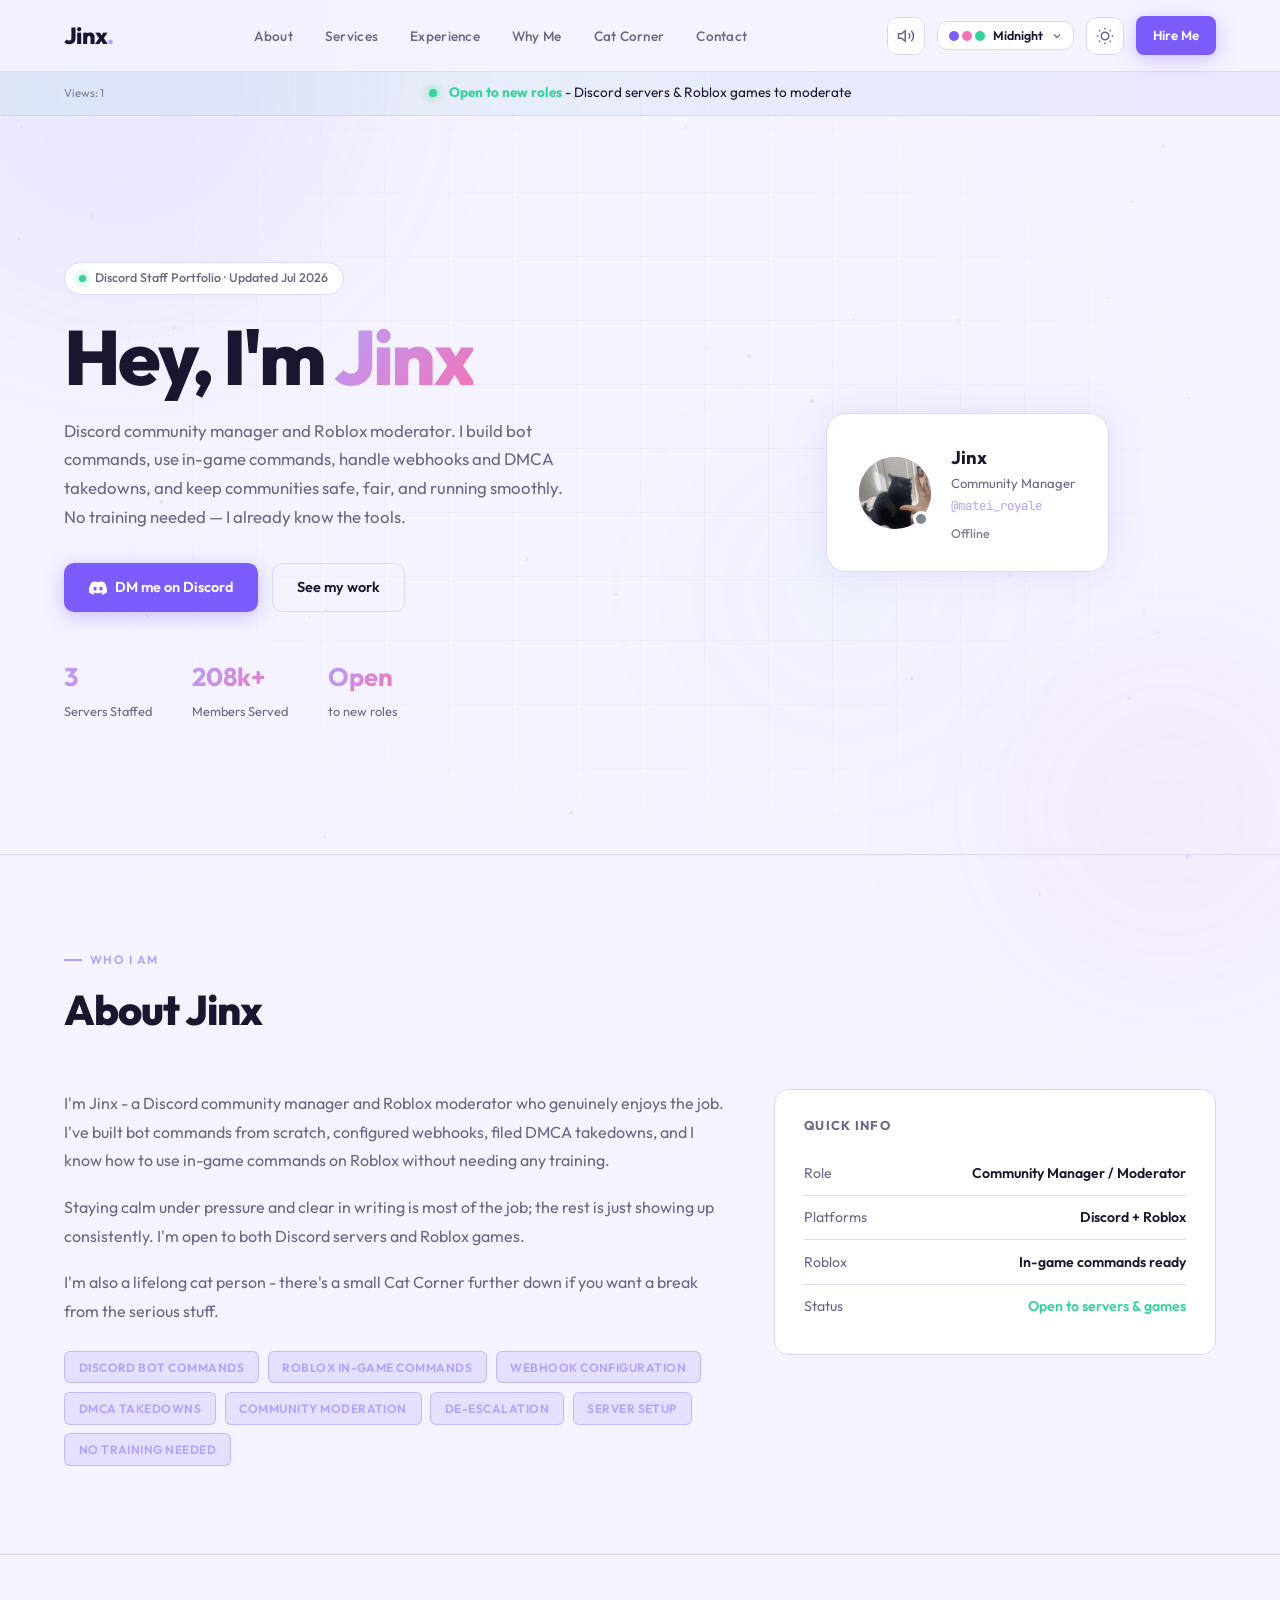
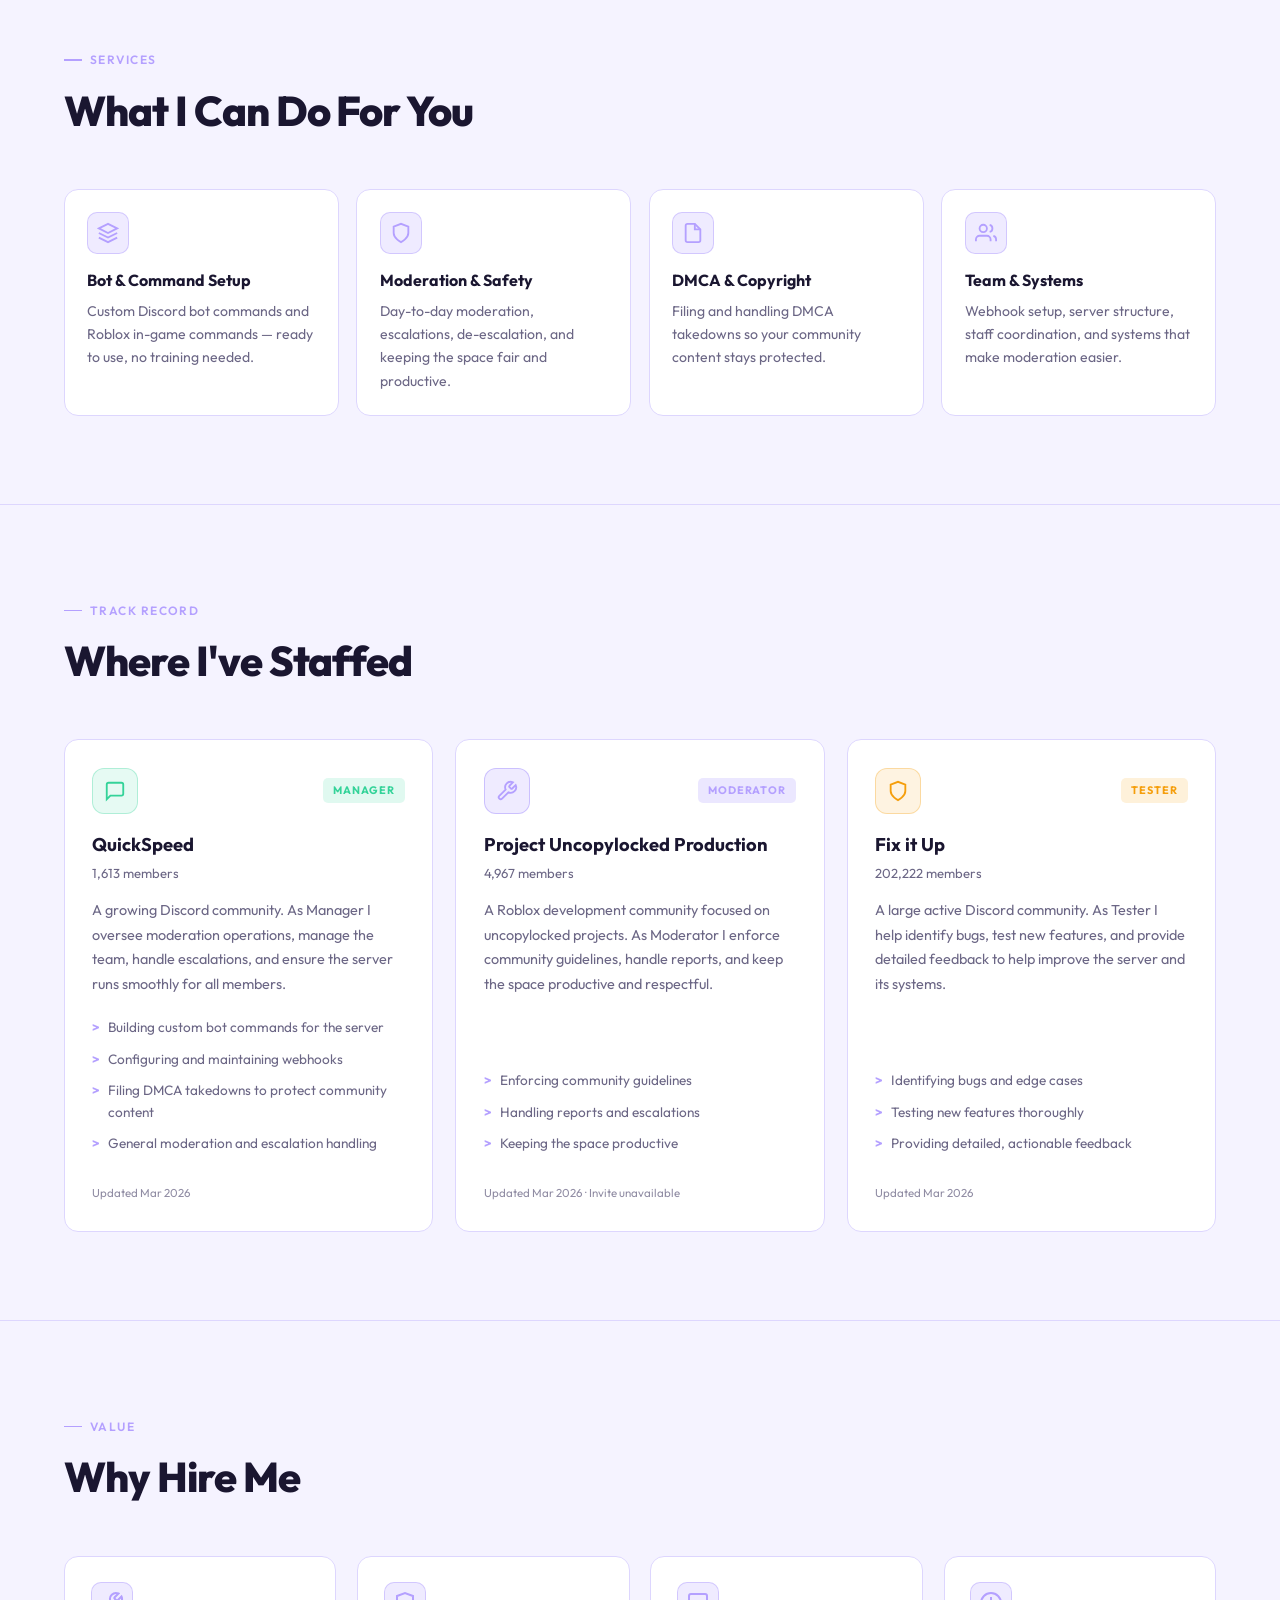
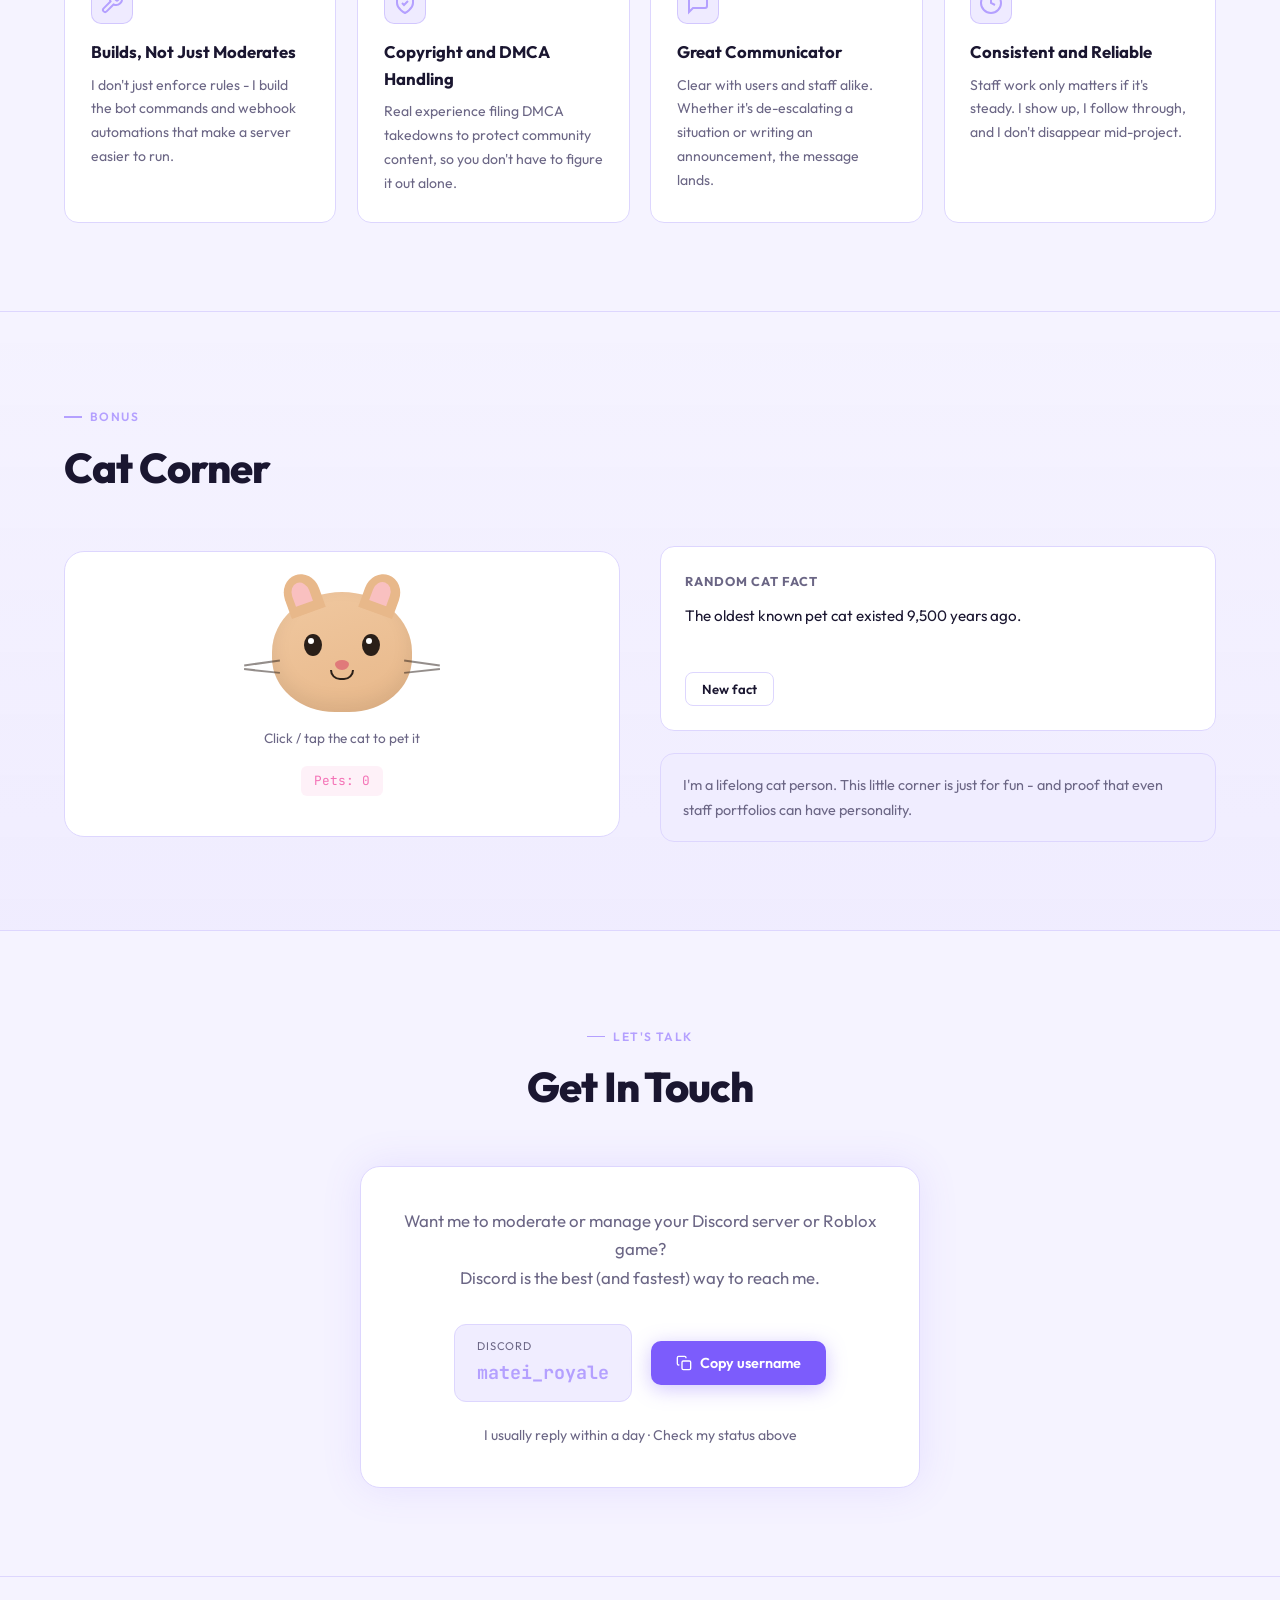
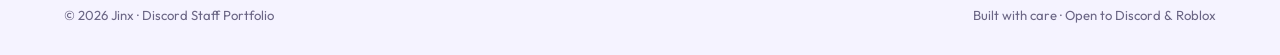
==== commit 58e232c5: "Add files via upload" ====
--- a/index.html
+++ b/index.html
@@ -34,15 +34,21 @@
         <svg class="icon-sound-on" width="18" height="18" viewBox="0 0 24 24" fill="none" stroke="currentColor" stroke-width="2"><polygon points="11 5 6 9 2 9 2 15 6 15 11 19 11 5"/><path d="M19.07 4.93a10 10 0 0 1 0 14.14M15.54 8.46a5 5 0 0 1 0 7.07"/></svg>
         <svg class="icon-sound-off" width="18" height="18" viewBox="0 0 24 24" fill="none" stroke="currentColor" stroke-width="2"><polygon points="11 5 6 9 2 9 2 15 6 15 11 19 11 5"/><line x1="23" y1="9" x2="17" y2="15"/><line x1="17" y1="9" x2="23" y2="15"/></svg>
       </button>
-      <select id="themePicker" class="theme-picker" title="Switch design">
-        <option value="midnight">Midnight</option>
-        <option value="minimal">Minimal Light</option>
-        <option value="cyber">Cyber Neon</option>
-        <option value="pastel">Soft Pastel</option>
-        <option value="terminal">Terminal</option>
-        <option value="glass">Glass</option>
-        <option value="brutalist">Brutalist</option>
-      </select>
+      <div class="theme-ui" id="themeUI">
+        <button type="button" class="theme-trigger" id="themeTrigger" aria-haspopup="listbox" aria-expanded="false" title="Switch design">
+          <span class="theme-swatches" id="themeSwatches">
+            <i style="background:#7c5cfc"></i>
+            <i style="background:#f472b6"></i>
+            <i style="background:#34d399"></i>
+          </span>
+          <span class="theme-label" id="themeLabel">Midnight</span>
+          <svg class="theme-chevron" width="12" height="12" viewBox="0 0 24 24" fill="none" stroke="currentColor" stroke-width="2.5"><polyline points="6 9 12 15 18 9"/></svg>
+        </button>
+        <div class="theme-panel" id="themePanel" role="listbox" hidden>
+          <div class="theme-panel-title">Designs</div>
+          <div class="theme-grid" id="themeGrid"></div>
+        </div>
+      </div>
       <button class="theme-toggle" id="themeToggle" aria-label="Toggle theme" title="Toggle light/dark">
         <svg class="icon-sun" width="18" height="18" viewBox="0 0 24 24" fill="none" stroke="currentColor" stroke-width="2"><circle cx="12" cy="12" r="5"/><path d="M12 1v2M12 21v2M4.22 4.22l1.42 1.42M18.36 18.36l1.42 1.42M1 12h2M21 12h2M4.22 19.78l1.42-1.42M18.36 5.64l1.42-1.42"/></svg>
         <svg class="icon-moon" width="18" height="18" viewBox="0 0 24 24" fill="none" stroke="currentColor" stroke-width="2"><path d="M21 12.79A9 9 0 1 1 11.21 3 7 7 0 0 0 21 12.79z"/></svg>
--- a/styles.css
+++ b/styles.css
@@ -795,20 +795,34 @@
   border-radius: 5px;
 }
 
-/* ===== Discord badges ===== */
+/* ===== Discord badges (icon style) ===== */
 .badges {
-  display: flex; flex-wrap: wrap; gap: 0.3rem;
-  margin-top: 0.4rem; min-height: 0;
-}
-.badge-pill {
-  font-size: 0.62rem; font-weight: 600;
-  padding: 0.15rem 0.45rem;
-  border-radius: 4px;
-  background: rgba(88, 101, 242, 0.2);
-  border: 1px solid rgba(88, 101, 242, 0.35);
-  color: #c4c9ff;
-  letter-spacing: 0.02em;
-}
+  display: flex;
+  flex-wrap: wrap;
+  align-items: center;
+  gap: 0.2rem;
+  margin-top: 0.4rem;
+  max-width: 200px;
+}
+.discord-badge {
+  display: inline-flex;
+  align-items: center;
+  justify-content: center;
+  width: 20px;
+  height: 20px;
+  line-height: 0;
+  cursor: default;
+  transition: transform 0.15s;
+}
+.discord-badge:hover {
+  transform: scale(1.15);
+}
+.discord-badge svg {
+  display: block;
+  width: 18px;
+  height: 18px;
+}
+.badge-pill { display: none; } /* legacy text pills off */
 
 /* ===== View counter in banner ===== */
 .banner {
@@ -962,3 +976,236 @@
 }
 /* Hide old floating tags if any remain */
 .floating-tag { display: none !important; }
+
+
+/* ===== Extra designs ===== */
+body[data-theme="ocean"] {
+  --bg: #0a1628; --surface: #0f1f35; --surface-2: #152a45; --border: #1e3a5f;
+  --text: #e8f1ff; --muted: #7a9bb8; --purple: #38bdf8; --purple-lt: #7dd3fc;
+  --pink: #22d3ee; --mint: #2dd4bf;
+}
+body[data-theme="sunset"] {
+  --bg: #1a0f0a; --surface: #261610; --surface-2: #331e14; --border: #4a2c1c;
+  --text: #fff5eb; --muted: #c4a08a; --purple: #f97316; --purple-lt: #fb923c;
+  --pink: #f43f5e; --mint: #fbbf24;
+}
+body[data-theme="nord"] {
+  --bg: #2e3440; --surface: #3b4252; --surface-2: #434c5e; --border: #4c566a;
+  --text: #eceff4; --muted: #d8dee9; --purple: #88c0d0; --purple-lt: #8fbcbb;
+  --pink: #b48ead; --mint: #a3be8c;
+}
+body[data-theme="synthwave"] {
+  --bg: #0d0221; --surface: #160632; --surface-2: #1f0a42; --border: #3b1a6e;
+  --text: #f5e9ff; --muted: #b794d6; --purple: #ff2a6d; --purple-lt: #ff6b9d;
+  --pink: #05d9e8; --mint: #d1f7ff;
+}
+body[data-theme="ember"] {
+  --bg: #140a0a; --surface: #1f1010; --surface-2: #2a1515; --border: #4a2020;
+  --text: #ffe8e8; --muted: #c49090; --purple: #ef4444; --purple-lt: #f87171;
+  --pink: #fb7185; --mint: #fbbf24;
+}
+body[data-theme="discord"] {
+  --bg: #1e1f22; --surface: #2b2d31; --surface-2: #313338; --border: #3f4147;
+  --text: #f2f3f5; --muted: #b5bac1; --purple: #5865f2; --purple-lt: #949cf7;
+  --pink: #eb459e; --mint: #23a559;
+}
+body[data-theme="mono"] {
+  --bg: #0a0a0a; --surface: #141414; --surface-2: #1c1c1c; --border: #2e2e2e;
+  --text: #f0f0f0; --muted: #888888; --purple: #ffffff; --purple-lt: #d0d0d0;
+  --pink: #a0a0a0; --mint: #e0e0e0;
+}
+body[data-theme="forest"] {
+  --bg: #0a140e; --surface: #101c14; --surface-2: #16281c; --border: #1e3a28;
+  --text: #e8f5ec; --muted: #7a9e88; --purple: #4ade80; --purple-lt: #86efac;
+  --pink: #a3e635; --mint: #22c55e;
+}
+
+/* Soft background accents per theme */
+body[data-theme="ocean"] {
+  background-image: radial-gradient(ellipse at 15% 0%, rgba(56,189,248,0.12), transparent 50%);
+}
+body[data-theme="sunset"] {
+  background-image: radial-gradient(ellipse at 80% 10%, rgba(249,115,22,0.14), transparent 45%),
+    radial-gradient(ellipse at 20% 90%, rgba(244,63,94,0.1), transparent 40%);
+}
+body[data-theme="synthwave"] {
+  background-image: radial-gradient(ellipse at 20% 0%, rgba(255,42,109,0.15), transparent 45%),
+    radial-gradient(ellipse at 85% 90%, rgba(5,217,232,0.1), transparent 40%);
+}
+body[data-theme="ember"] {
+  background-image: radial-gradient(ellipse at 50% 0%, rgba(239,68,68,0.12), transparent 50%);
+}
+body[data-theme="forest"] {
+  background-image: radial-gradient(ellipse at 30% 0%, rgba(74,222,128,0.1), transparent 50%);
+}
+body[data-theme="discord"] .btn-primary {
+  background: #5865f2;
+}
+body[data-theme="discord"] .btn-primary:hover {
+  background: #4752c4;
+  color: #fff;
+}
+body[data-theme="mono"] .btn-primary {
+  background: #fff;
+  color: #000;
+}
+body[data-theme="mono"] .btn-primary:hover {
+  background: #d0d0d0;
+  color: #000;
+}
+body[data-theme="nord"] .nav {
+  background: rgba(46, 52, 64, 0.9);
+}
+
+
+/* ===== Custom theme picker UI ===== */
+.theme-ui {
+  position: relative;
+  z-index: 60;
+}
+.theme-trigger {
+  display: flex;
+  align-items: center;
+  gap: 0.5rem;
+  background: var(--surface);
+  border: 1px solid var(--border);
+  color: var(--text);
+  border-radius: 10px;
+  padding: 0.4rem 0.65rem;
+  font-size: 0.78rem;
+  font-family: inherit;
+  font-weight: 600;
+  cursor: pointer;
+  transition: border-color 0.2s, background 0.2s;
+  max-width: 160px;
+}
+.theme-trigger:hover {
+  border-color: var(--purple);
+}
+.theme-trigger[aria-expanded="true"] {
+  border-color: var(--purple);
+  box-shadow: 0 0 0 3px rgba(124, 92, 252, 0.15);
+}
+.theme-swatches {
+  display: flex;
+  gap: 3px;
+  flex-shrink: 0;
+}
+.theme-swatches i {
+  width: 10px;
+  height: 10px;
+  border-radius: 50%;
+  display: block;
+  box-shadow: 0 0 0 1px rgba(255,255,255,0.15);
+}
+.theme-label {
+  white-space: nowrap;
+  overflow: hidden;
+  text-overflow: ellipsis;
+  flex: 1;
+  text-align: left;
+}
+.theme-chevron {
+  flex-shrink: 0;
+  opacity: 0.6;
+  transition: transform 0.2s;
+}
+.theme-trigger[aria-expanded="true"] .theme-chevron {
+  transform: rotate(180deg);
+}
+
+.theme-panel {
+  position: absolute;
+  top: calc(100% + 8px);
+  right: 0;
+  width: min(320px, 90vw);
+  background: #14121f;
+  border: 1px solid #2a2740;
+  border-radius: 14px;
+  padding: 0.75rem;
+  box-shadow: 0 16px 48px rgba(0,0,0,0.55), 0 0 0 1px rgba(124,92,252,0.08);
+  z-index: 100;
+  animation: themePanelIn 0.18s ease;
+}
+@keyframes themePanelIn {
+  from { opacity: 0; transform: translateY(-6px) scale(0.98); }
+  to { opacity: 1; transform: translateY(0) scale(1); }
+}
+.theme-panel-title {
+  font-size: 0.68rem;
+  font-weight: 700;
+  letter-spacing: 0.1em;
+  text-transform: uppercase;
+  color: #9b96b0;
+  padding: 0.15rem 0.35rem 0.55rem;
+}
+.theme-grid {
+  display: grid;
+  grid-template-columns: 1fr 1fr;
+  gap: 0.4rem;
+  max-height: min(360px, 60vh);
+  overflow-y: auto;
+  padding-right: 2px;
+}
+.theme-grid::-webkit-scrollbar { width: 4px; }
+.theme-grid::-webkit-scrollbar-thumb { background: #2a2740; border-radius: 4px; }
+
+.theme-option {
+  display: flex;
+  align-items: center;
+  gap: 0.55rem;
+  padding: 0.55rem 0.6rem;
+  border-radius: 9px;
+  border: 1px solid transparent;
+  background: transparent;
+  color: #eceaf5;
+  font-family: inherit;
+  font-size: 0.8rem;
+  font-weight: 600;
+  cursor: pointer;
+  text-align: left;
+  transition: background 0.15s, border-color 0.15s;
+  width: 100%;
+}
+.theme-option:hover {
+  background: rgba(124, 92, 252, 0.12);
+  border-color: rgba(124, 92, 252, 0.25);
+}
+.theme-option.active {
+  background: rgba(124, 92, 252, 0.2);
+  border-color: rgba(124, 92, 252, 0.45);
+  color: #b4a0ff;
+}
+.theme-option .dots {
+  display: flex;
+  gap: 3px;
+  flex-shrink: 0;
+}
+.theme-option .dots i {
+  width: 9px;
+  height: 9px;
+  border-radius: 50%;
+  display: block;
+}
+.theme-option .name {
+  flex: 1;
+  white-space: nowrap;
+  overflow: hidden;
+  text-overflow: ellipsis;
+}
+
+@media (max-width: 900px) {
+  .theme-trigger {
+    max-width: 130px;
+    padding: 0.35rem 0.5rem;
+    font-size: 0.72rem;
+  }
+  .theme-label { max-width: 70px; }
+  .theme-panel {
+    right: -10px;
+    width: min(300px, 92vw);
+  }
+}
+
+/* Hide legacy select styles if any remain */
+.theme-picker { display: none !important; }
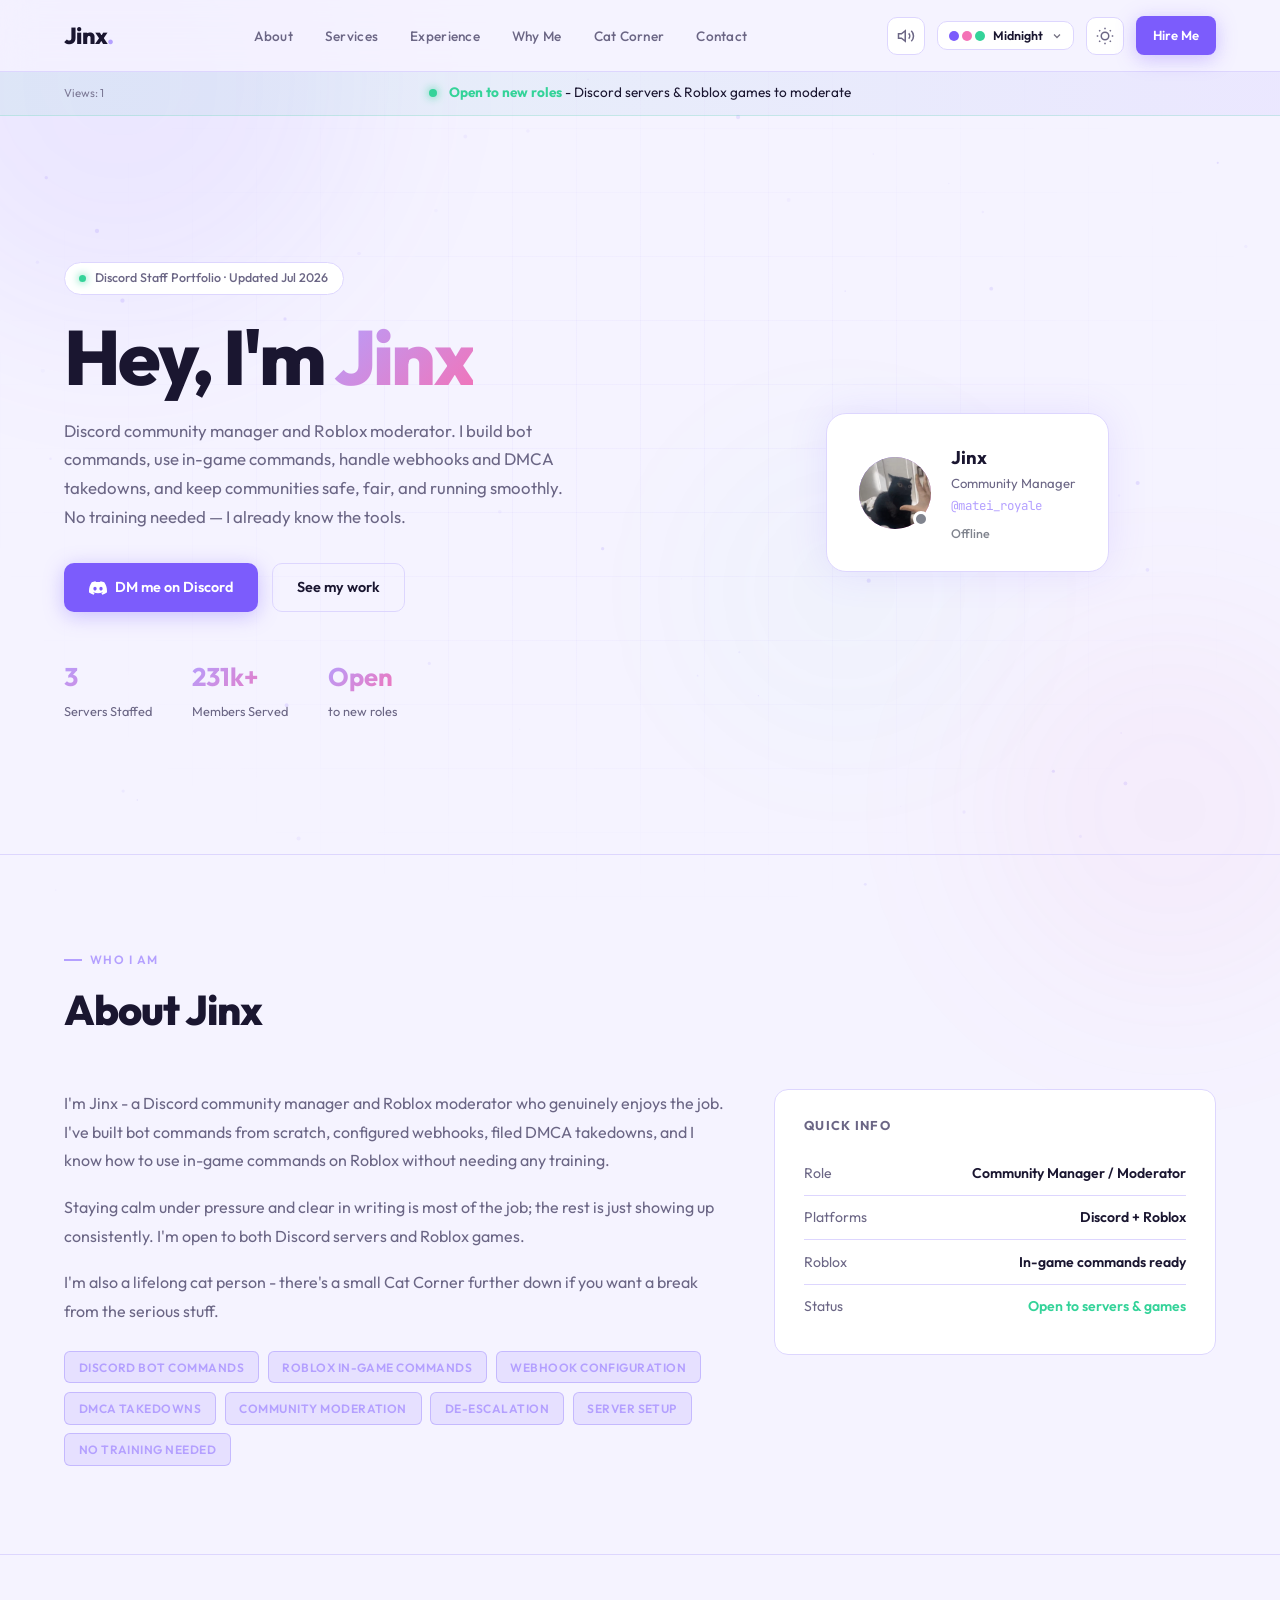
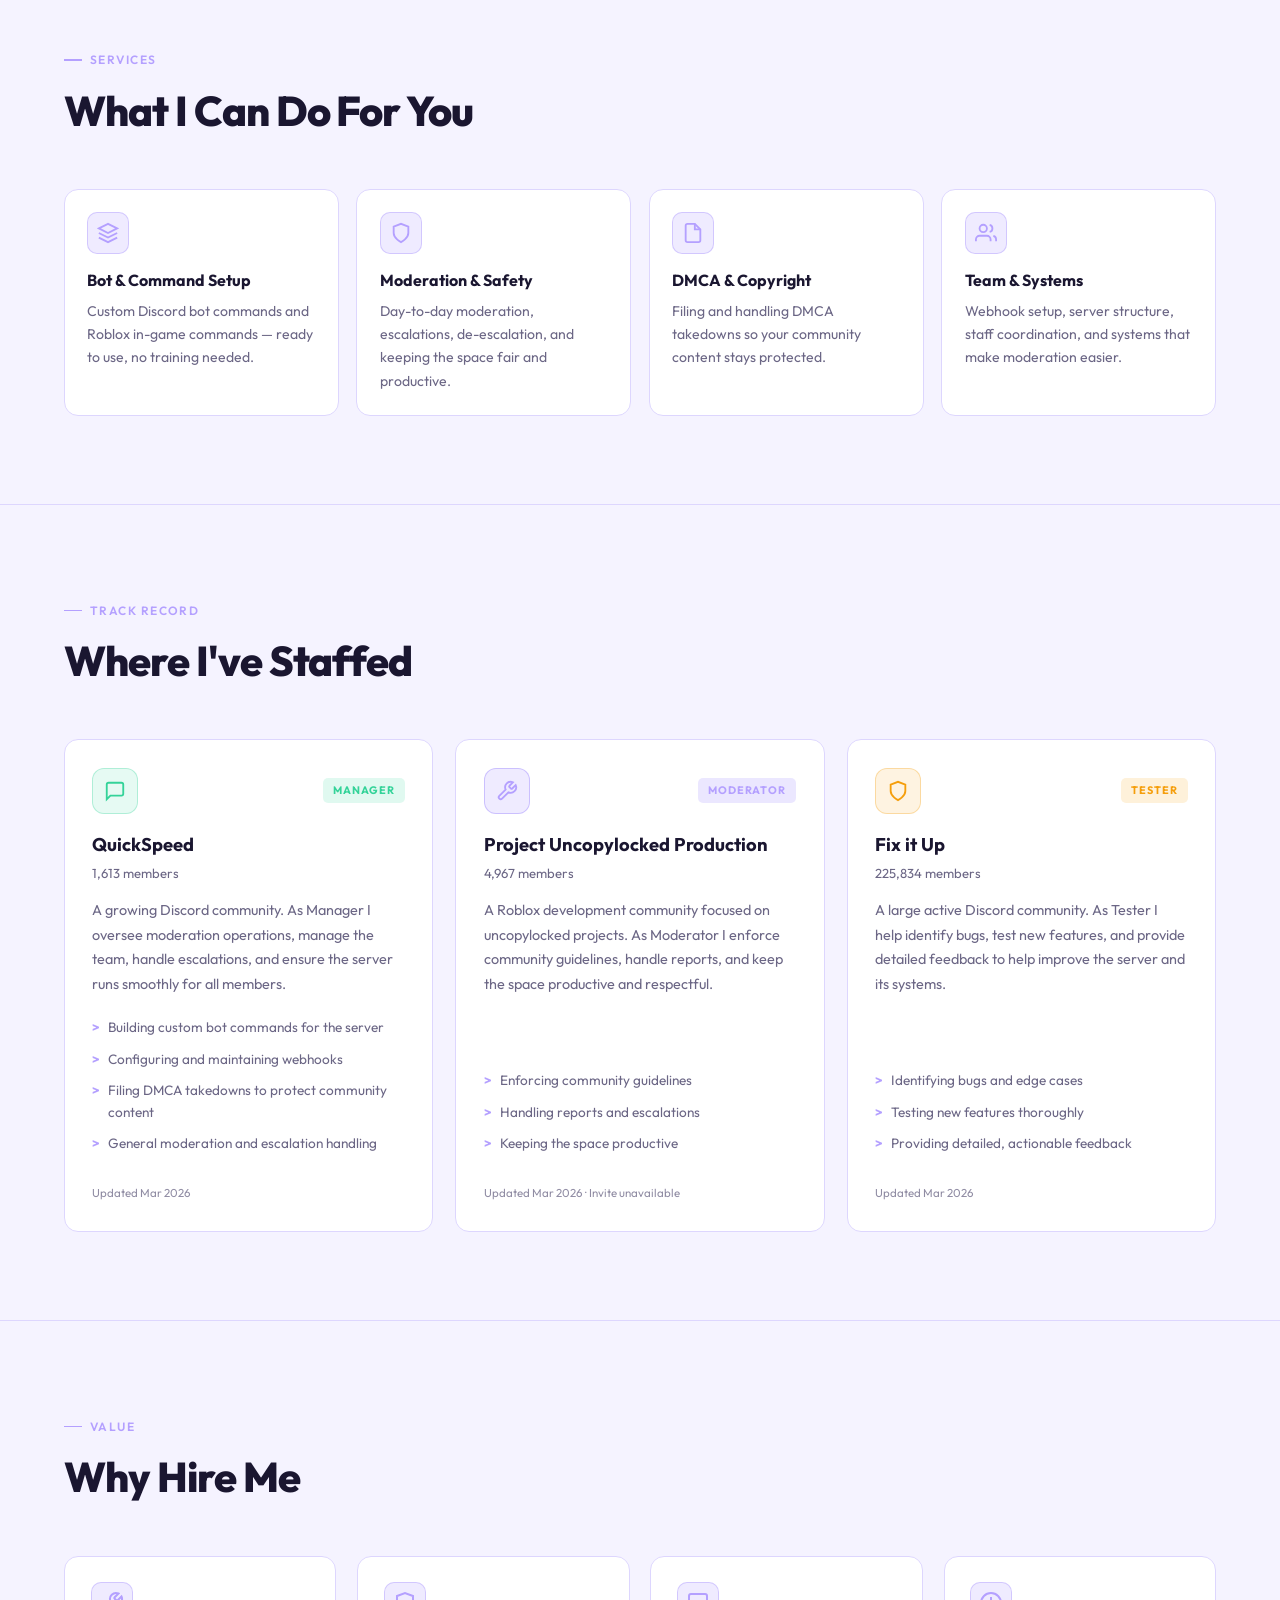
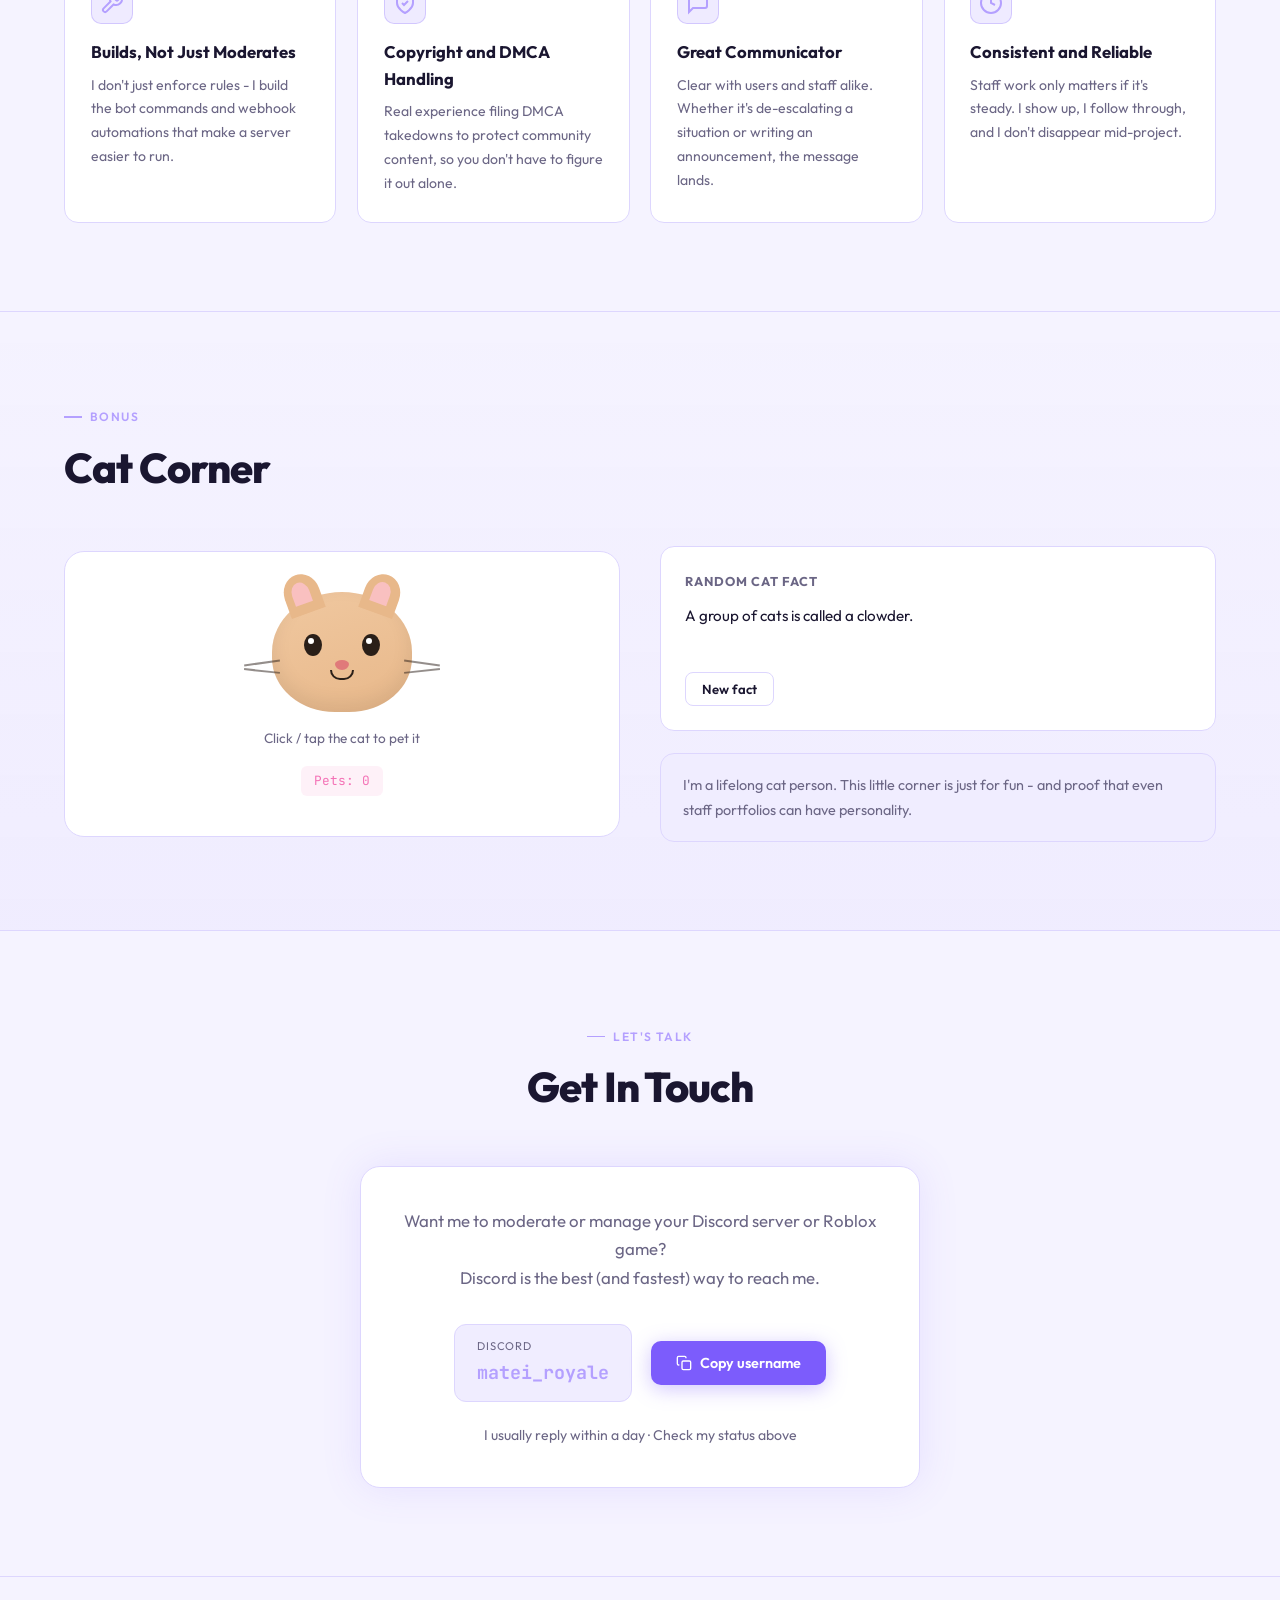
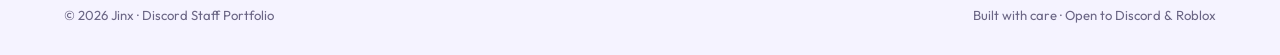
==== commit 3a96ef50: "Update member statistics in index.html" ====
--- a/index.html
+++ b/index.html
@@ -99,7 +99,7 @@
           <span>Servers Staffed</span>
         </div>
         <div class="stat">
-          <strong>208k+</strong>
+          <strong>231k+</strong>
           <span>Members Served</span>
         </div>
         <div class="stat">
@@ -269,7 +269,7 @@
           <span class="badge tester">Tester</span>
         </div>
         <h3>Fix it Up</h3>
-        <p class="members">202,222 members</p>
+        <p class="members">225,834 members</p>
         <p class="desc">
           A large active Discord community. As Tester I help identify bugs,
           test new features, and provide detailed feedback to help improve the server and its systems.
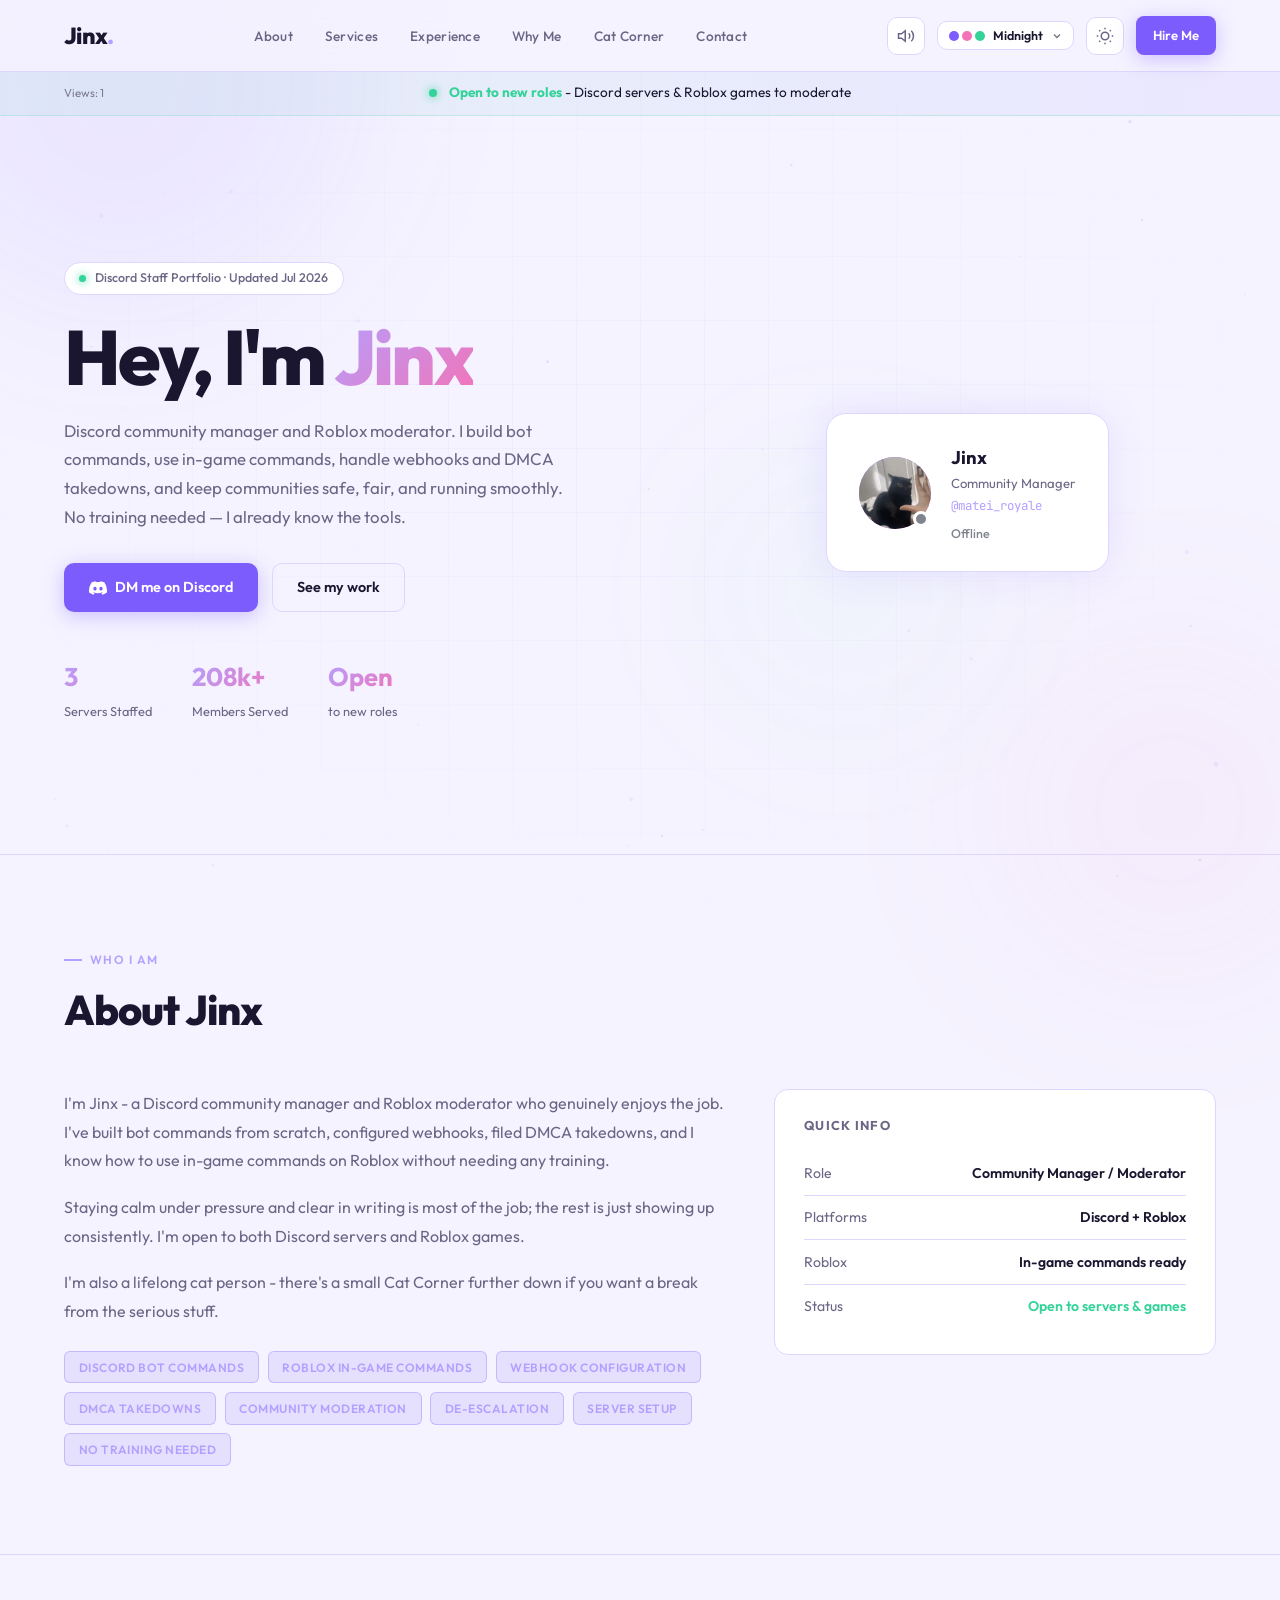
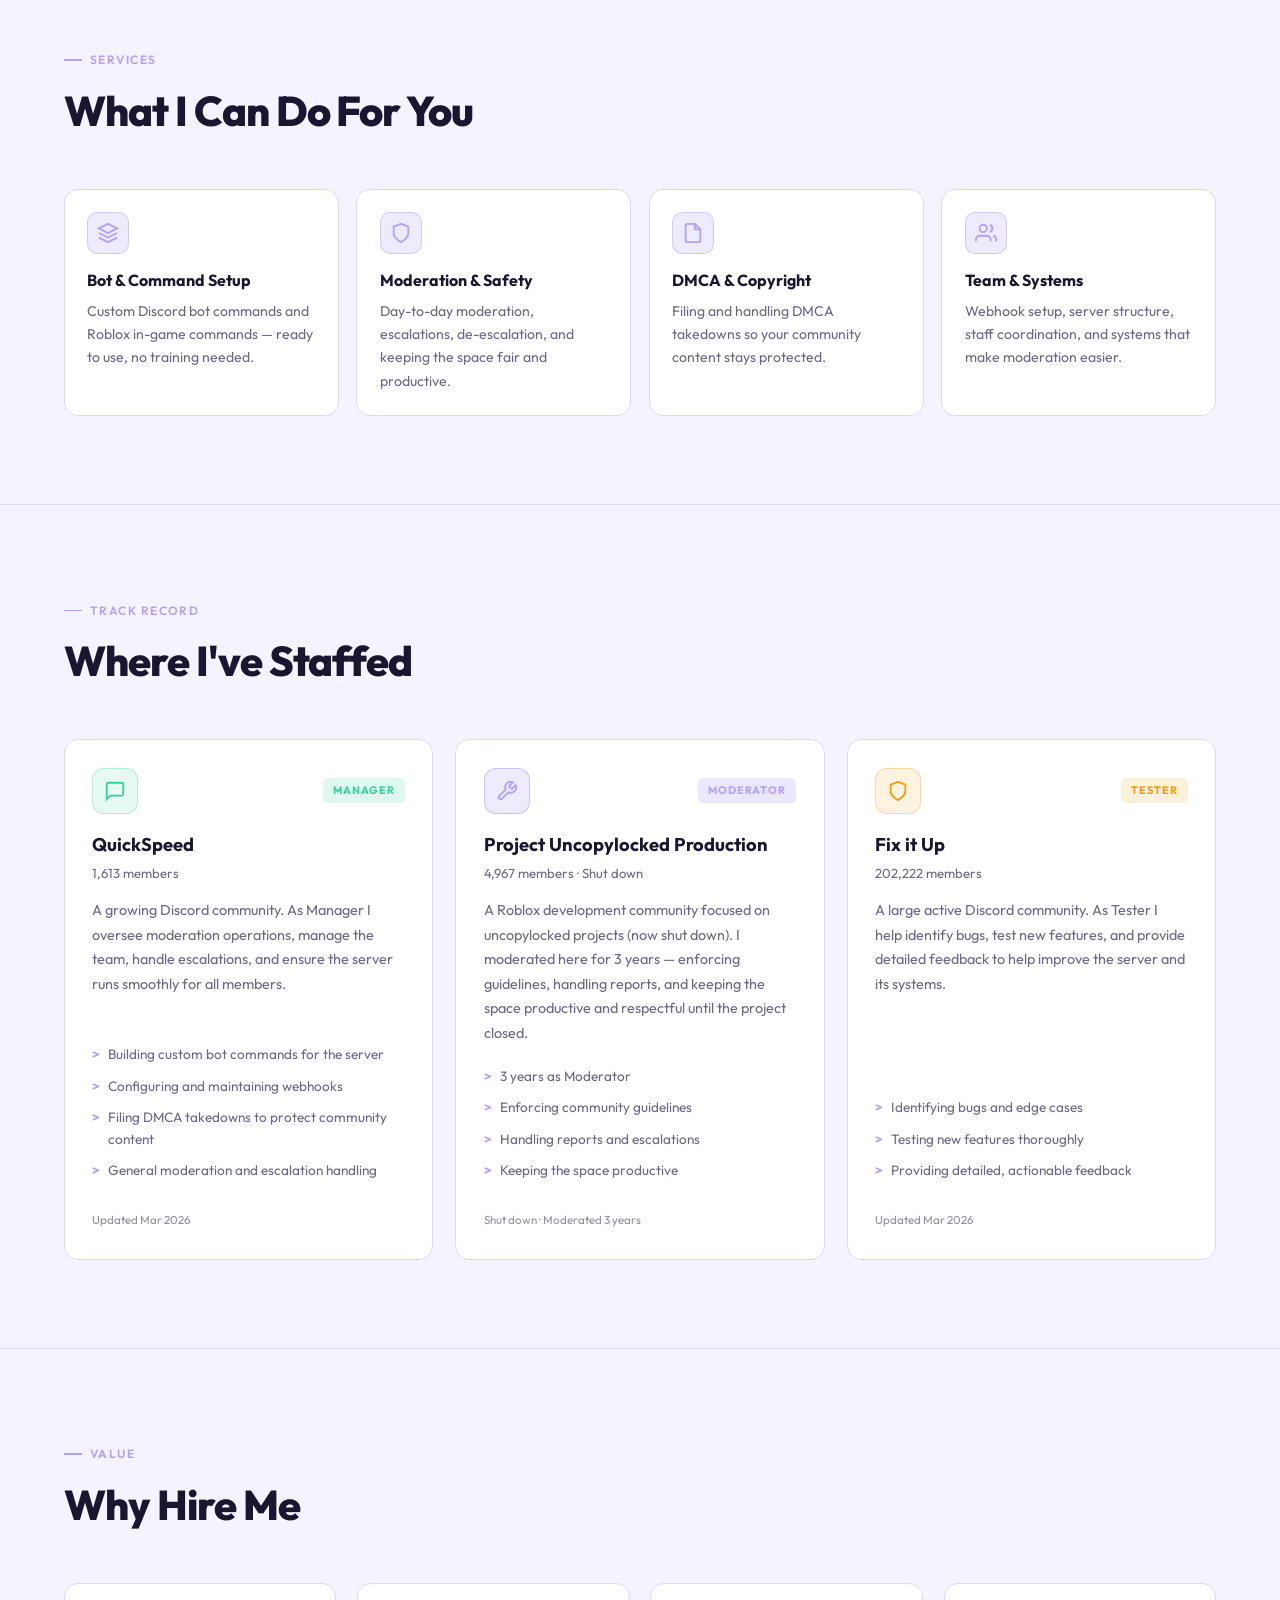
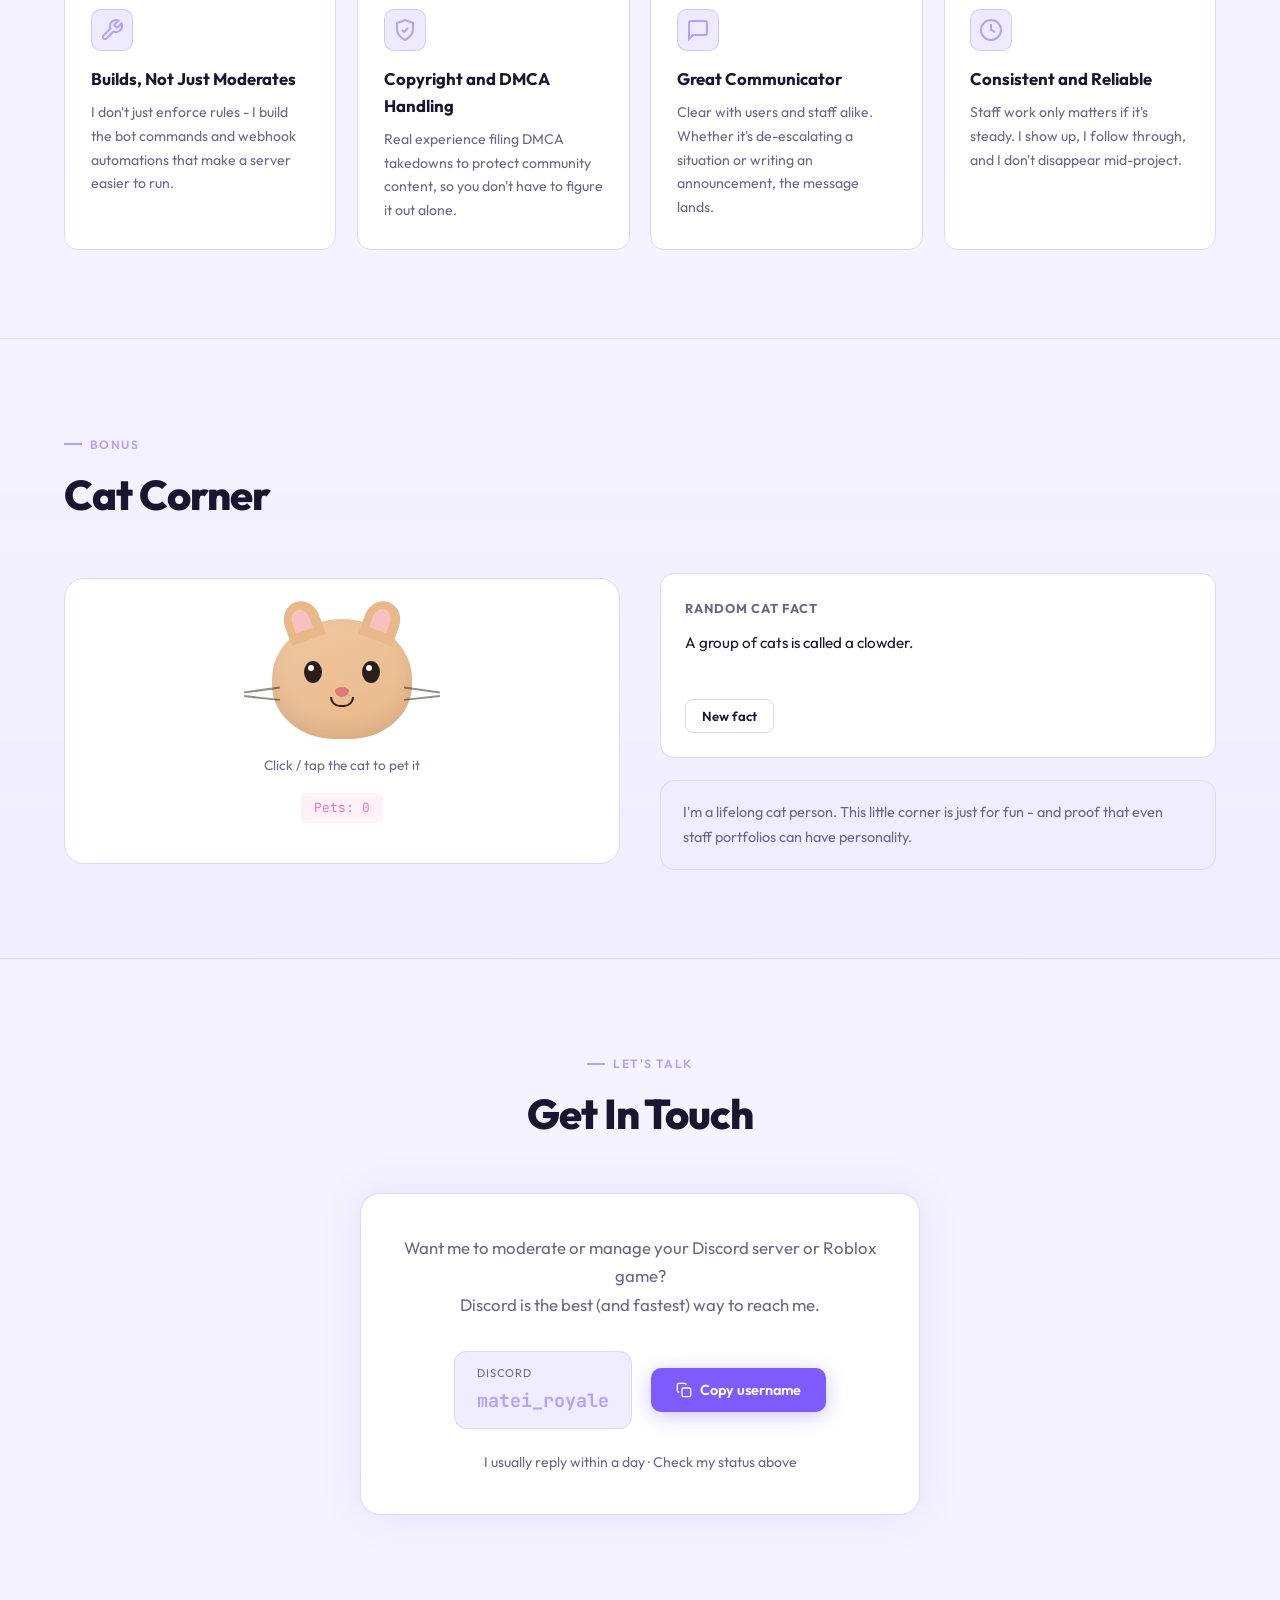
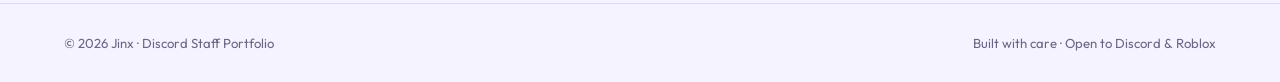
==== commit 770f9126: "Revise member counts and project descriptions Updated member counts and project status for clarity. " ====
--- a/index.html
+++ b/index.html
@@ -99,7 +99,7 @@
           <span>Servers Staffed</span>
         </div>
         <div class="stat">
-          <strong>231k+</strong>
+          <strong>208k+</strong>
           <span>Members Served</span>
         </div>
         <div class="stat">
@@ -246,18 +246,19 @@
           <span class="badge mod">Moderator</span>
         </div>
         <h3>Project Uncopylocked Production</h3>
-        <p class="members">4,967 members</p>
+        <p class="members">4,967 members · Shut down</p>
         <p class="desc">
-          A Roblox development community focused on uncopylocked projects.
-          As Moderator I enforce community guidelines, handle reports, and keep the space productive and respectful.
+          A Roblox development community focused on uncopylocked projects (now shut down).
+          I moderated here for 3 years — enforcing guidelines, handling reports, and keeping the space productive and respectful until the project closed.
         </p>
         <ul class="duties">
+          <li>3 years as Moderator</li>
           <li>Enforcing community guidelines</li>
           <li>Handling reports and escalations</li>
           <li>Keeping the space productive</li>
         </ul>
         <div class="exp-footer">
-          <span class="updated">Updated Mar 2026 · Invite unavailable</span>
+          <span class="updated">Shut down · Moderated 3 years</span>
         </div>
       </article>
 
@@ -269,7 +270,7 @@
           <span class="badge tester">Tester</span>
         </div>
         <h3>Fix it Up</h3>
-        <p class="members">225,834 members</p>
+        <p class="members">202,222 members</p>
         <p class="desc">
           A large active Discord community. As Tester I help identify bugs,
           test new features, and provide detailed feedback to help improve the server and its systems.
